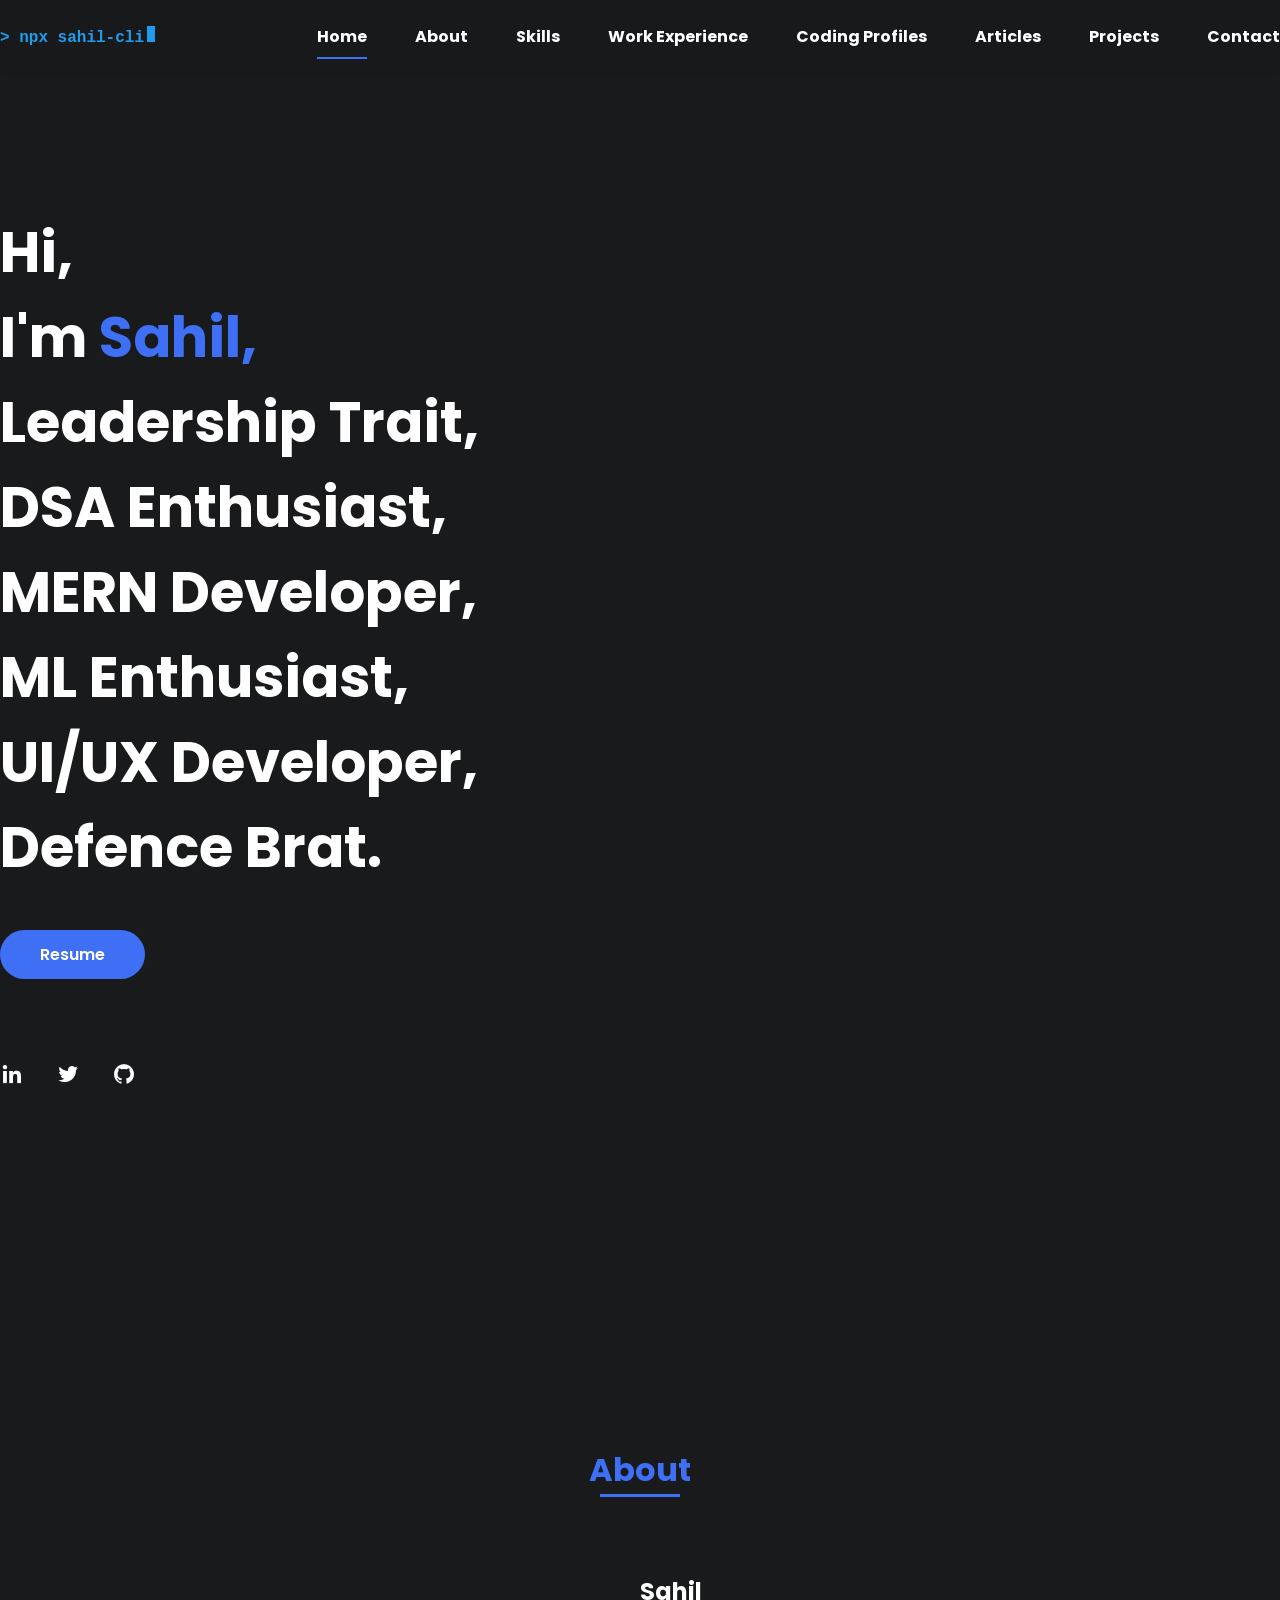
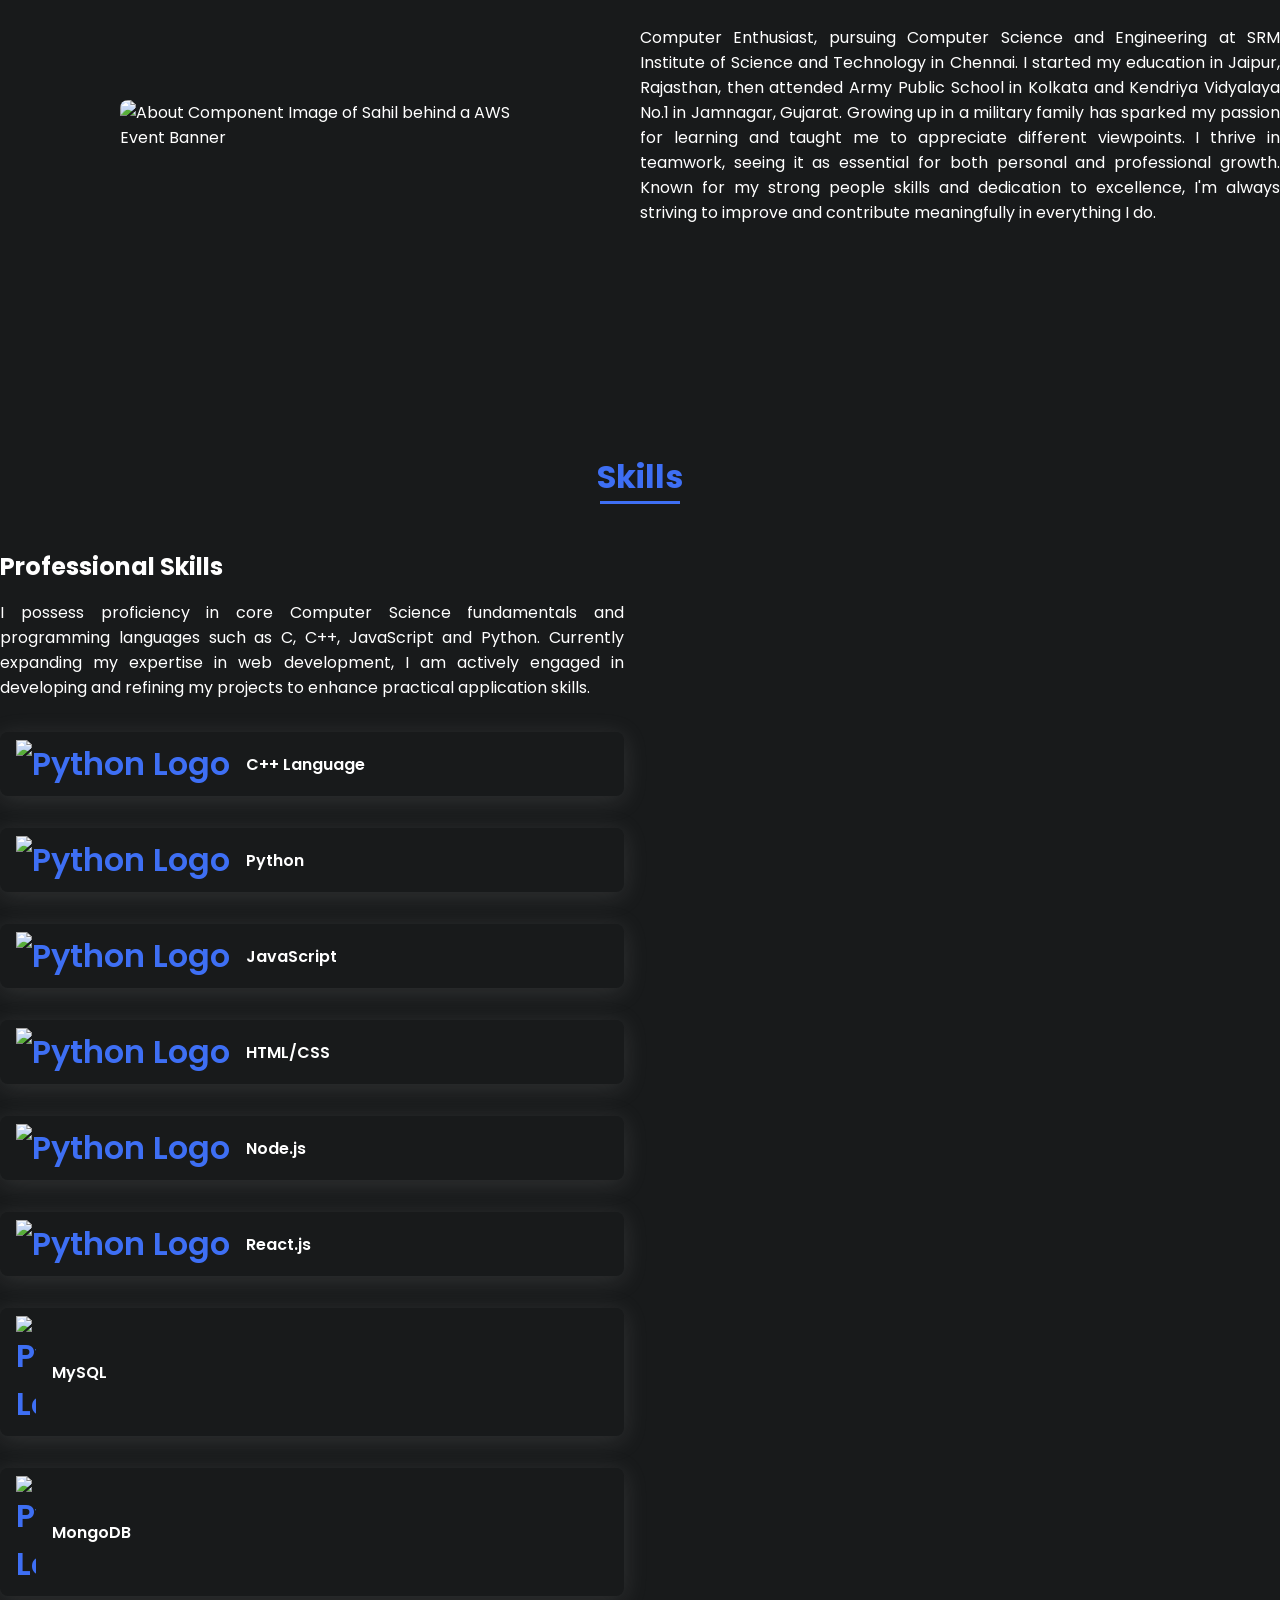
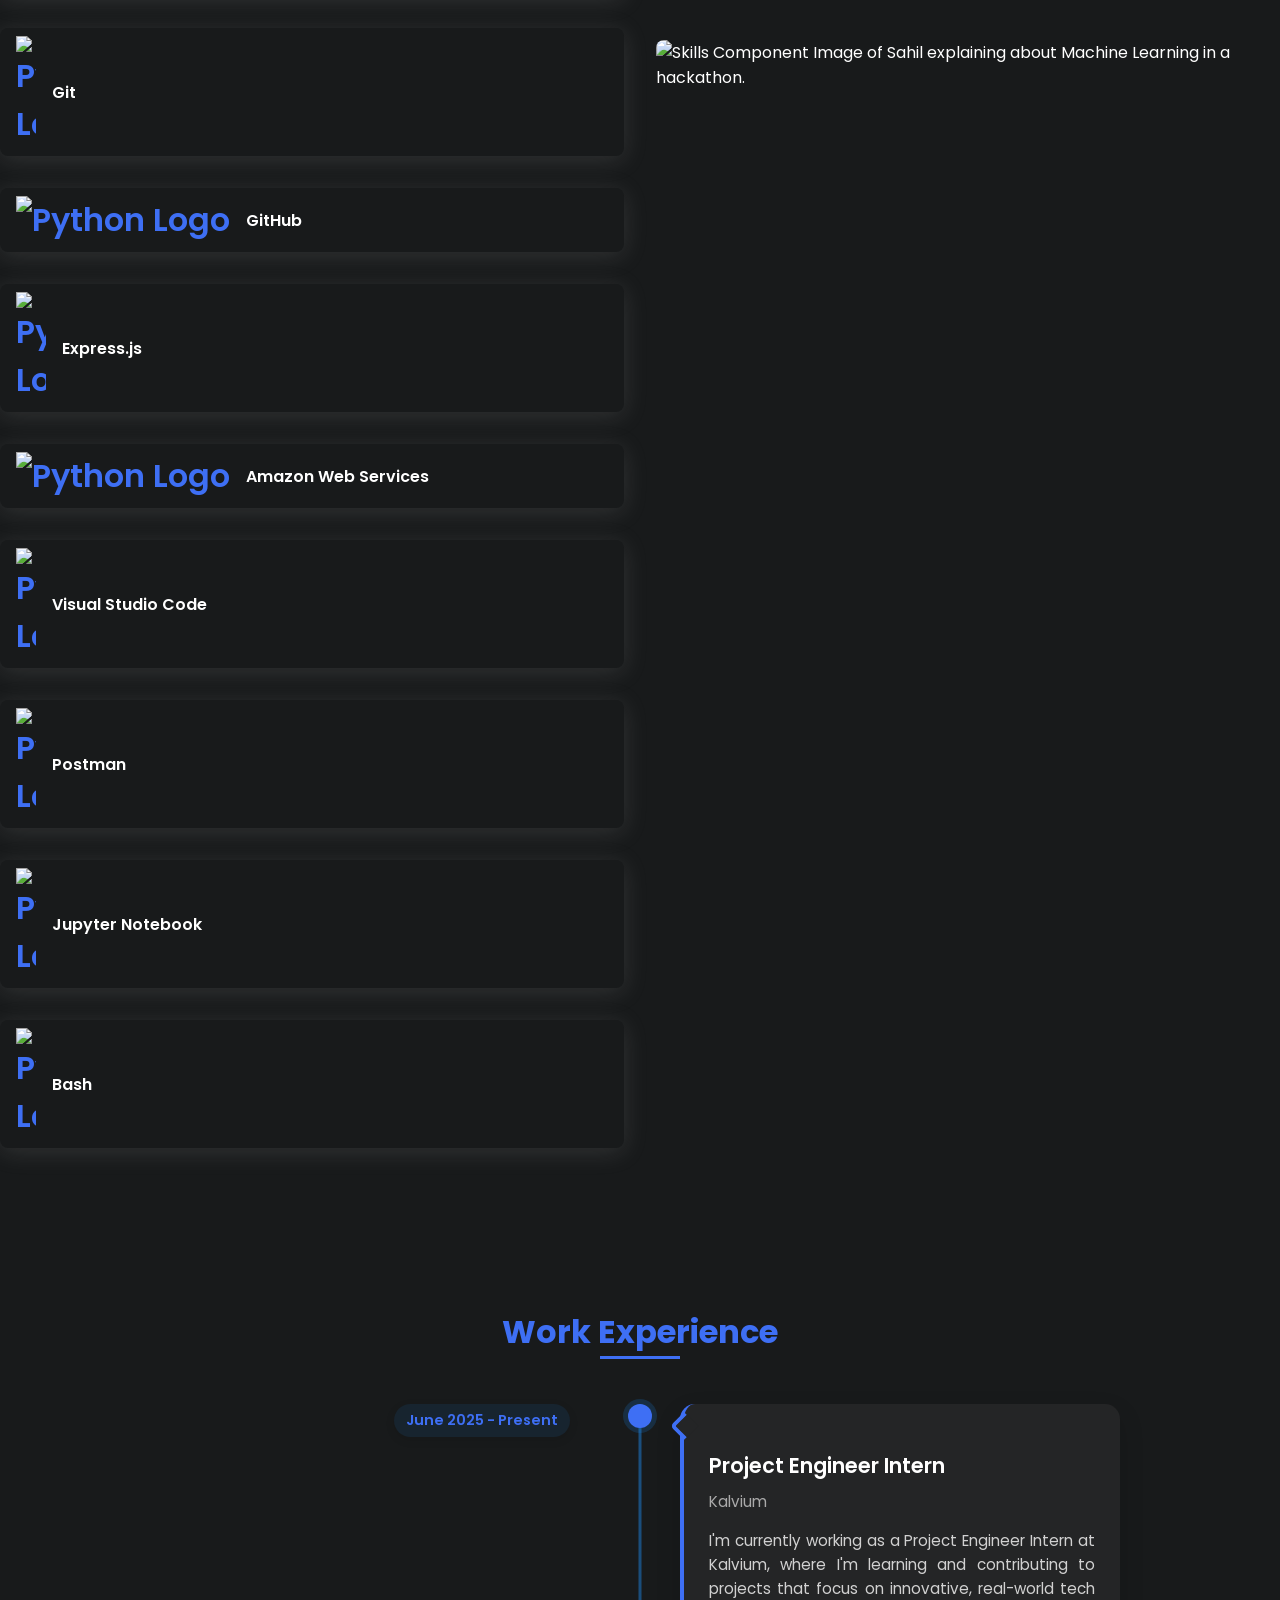
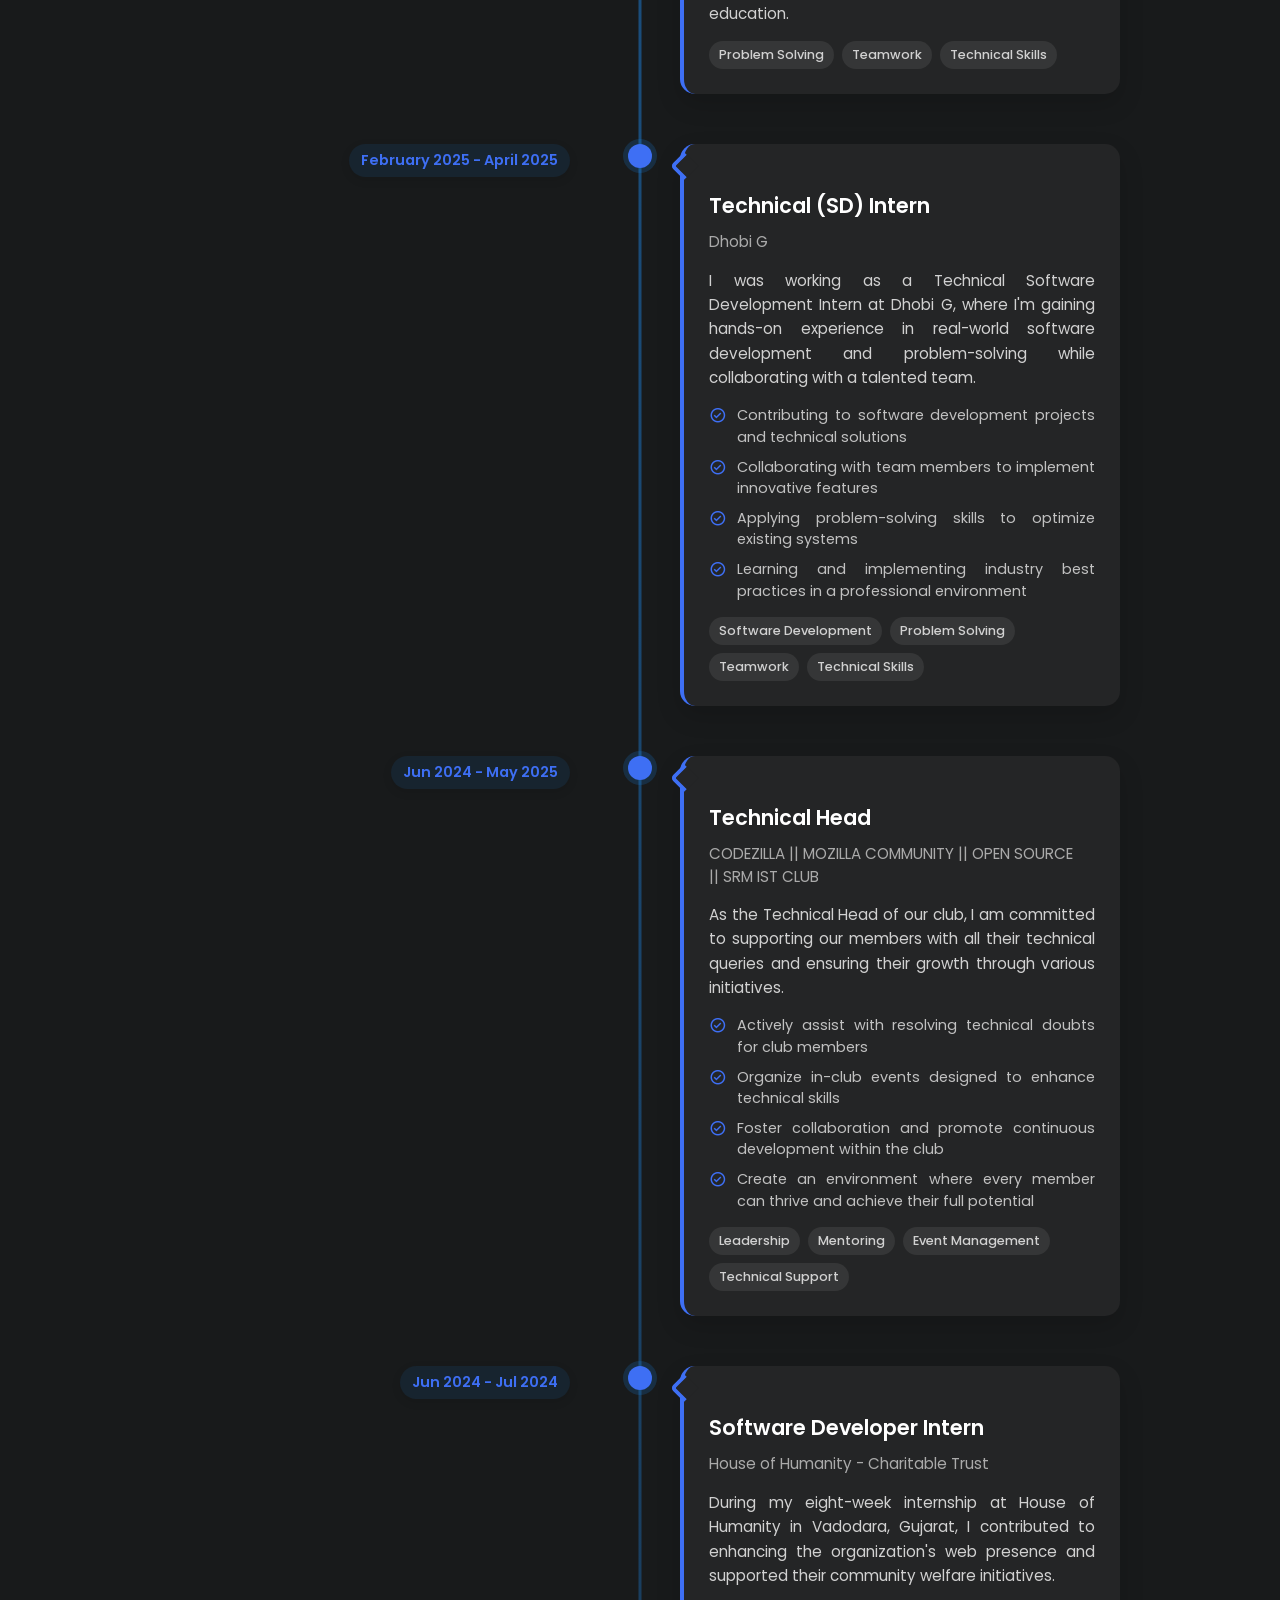
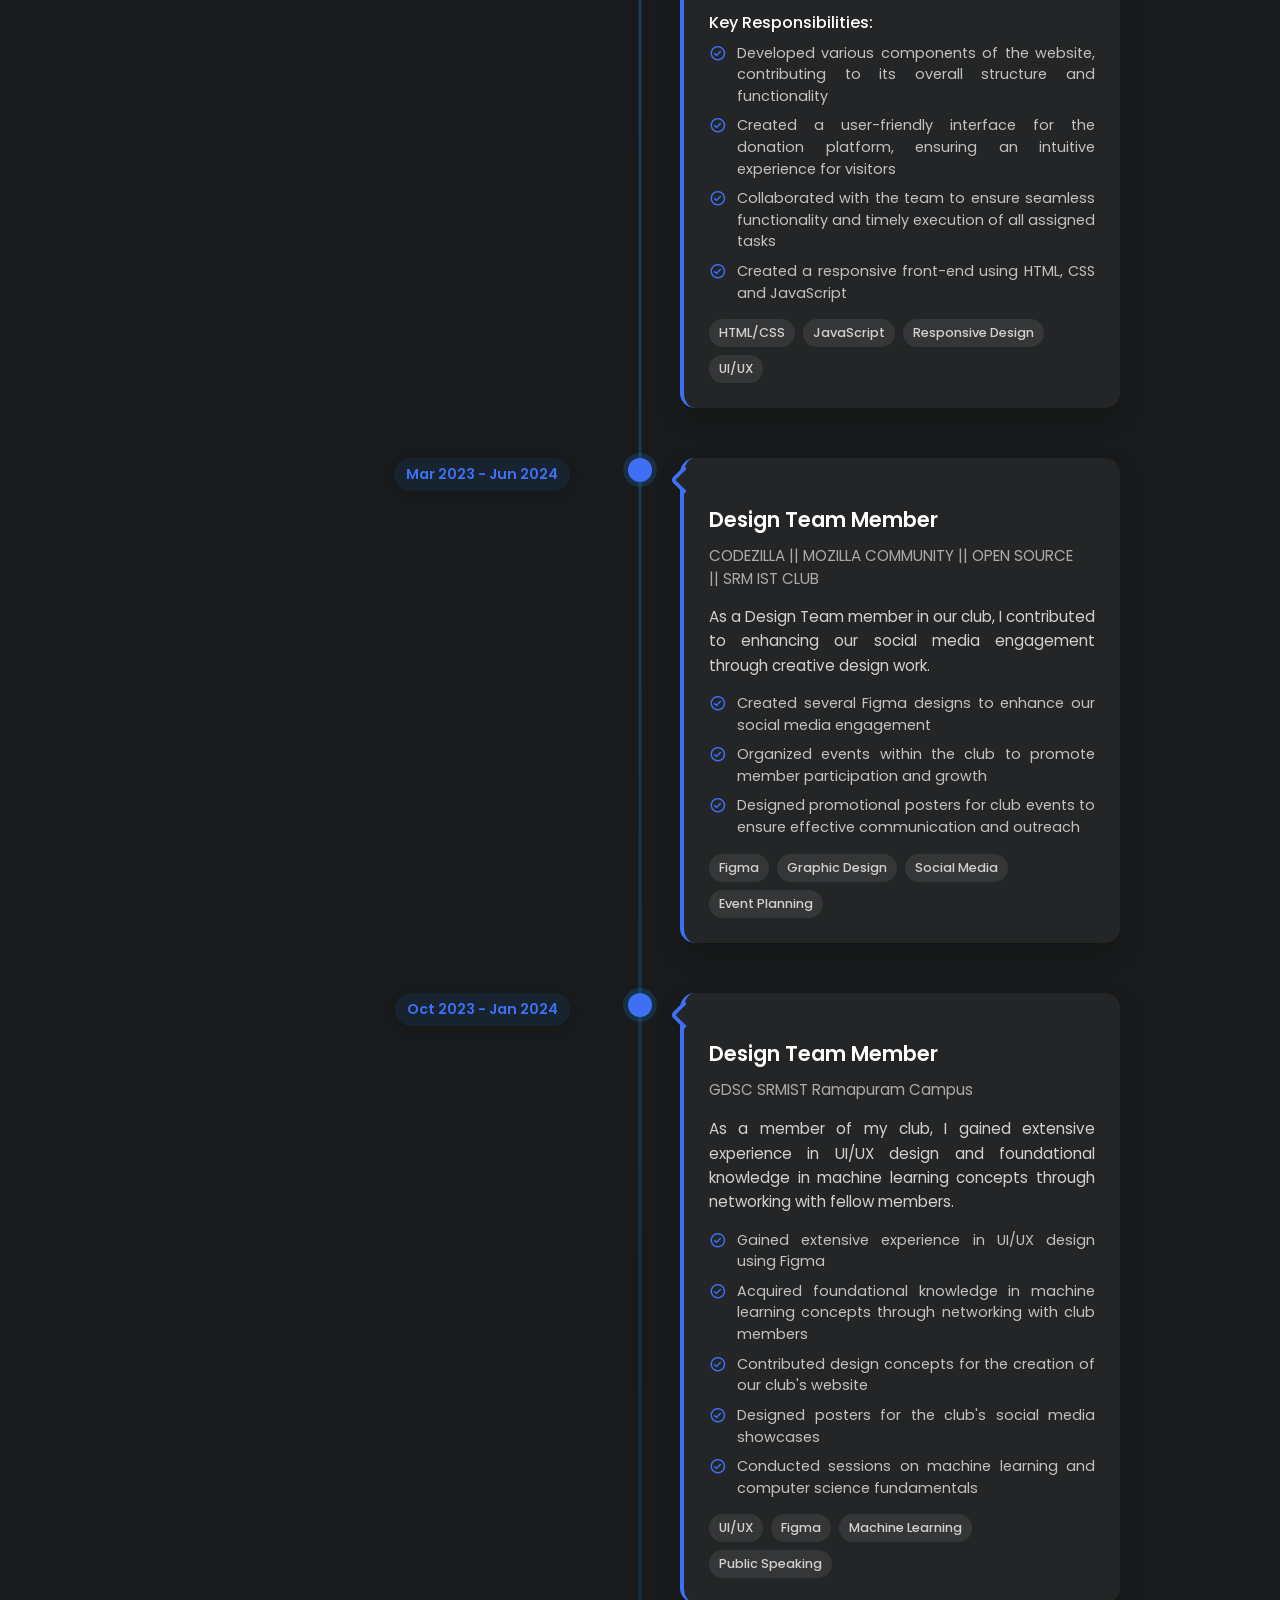
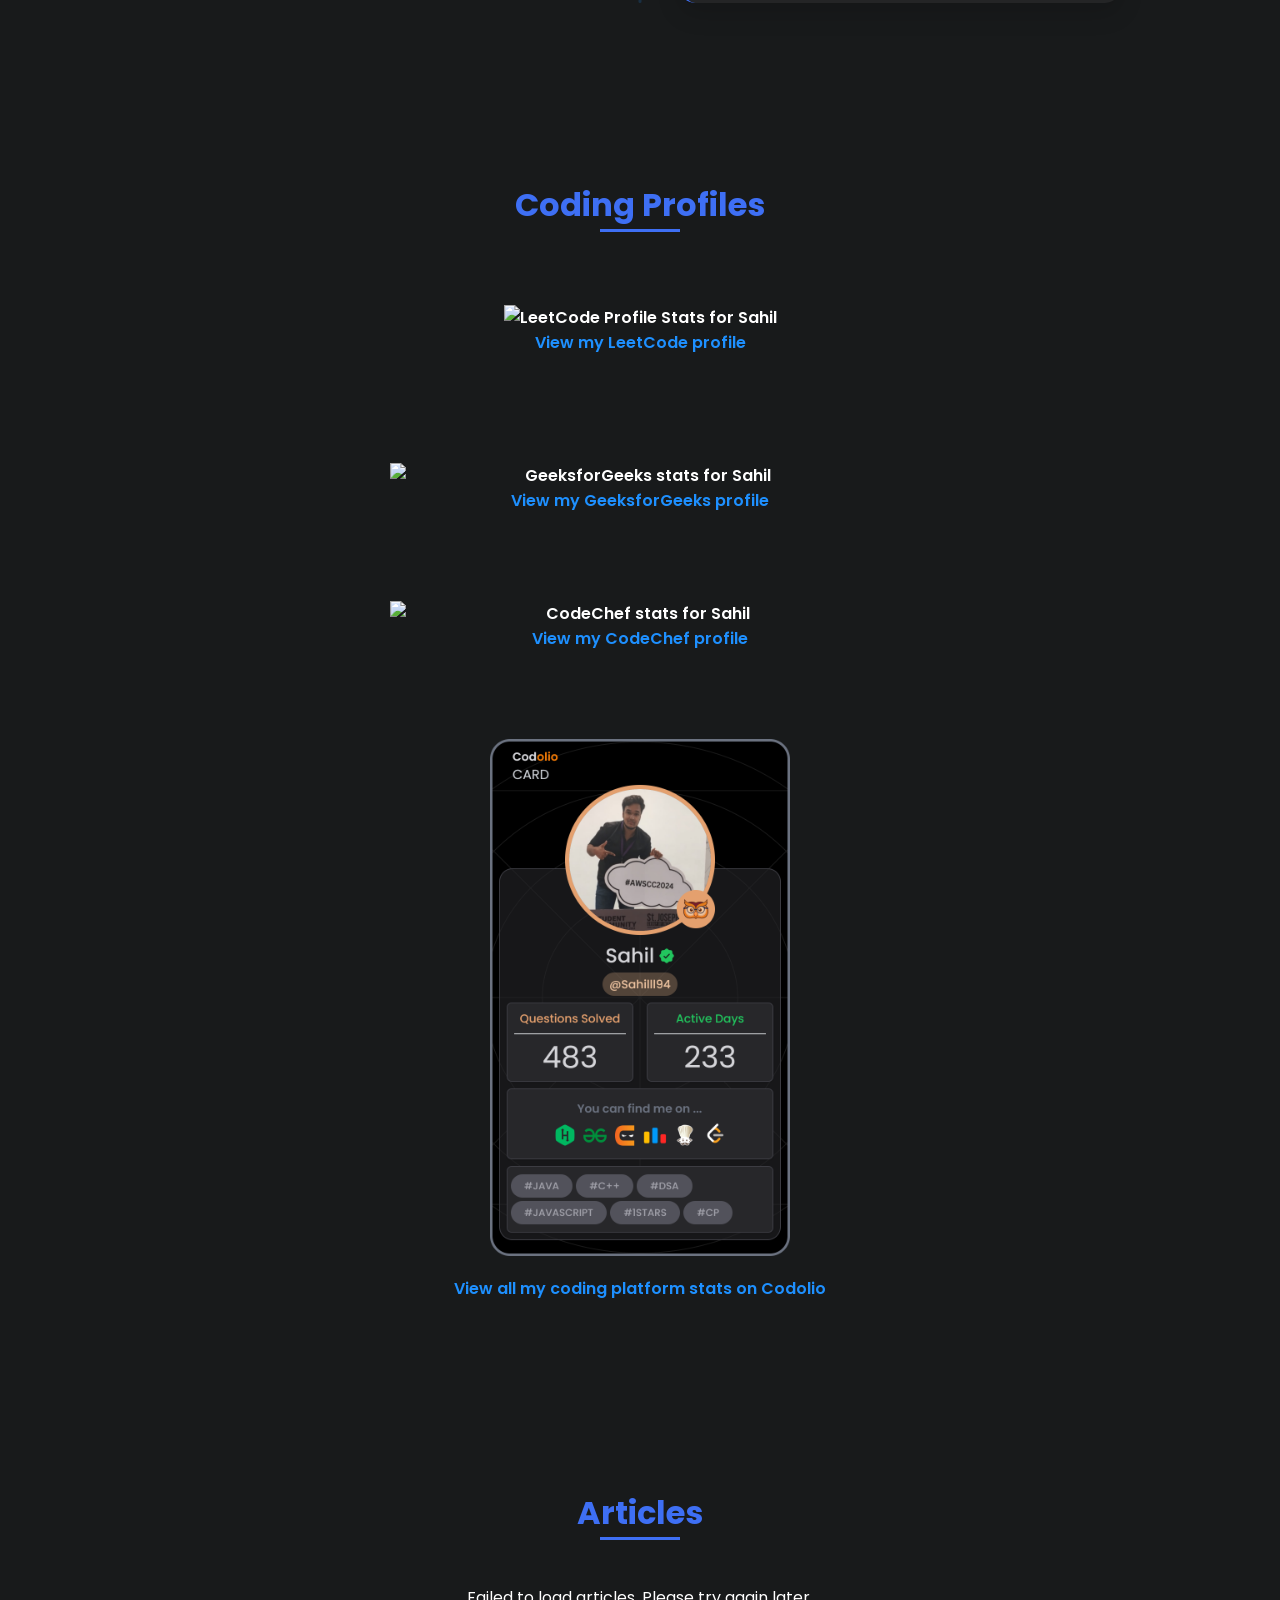
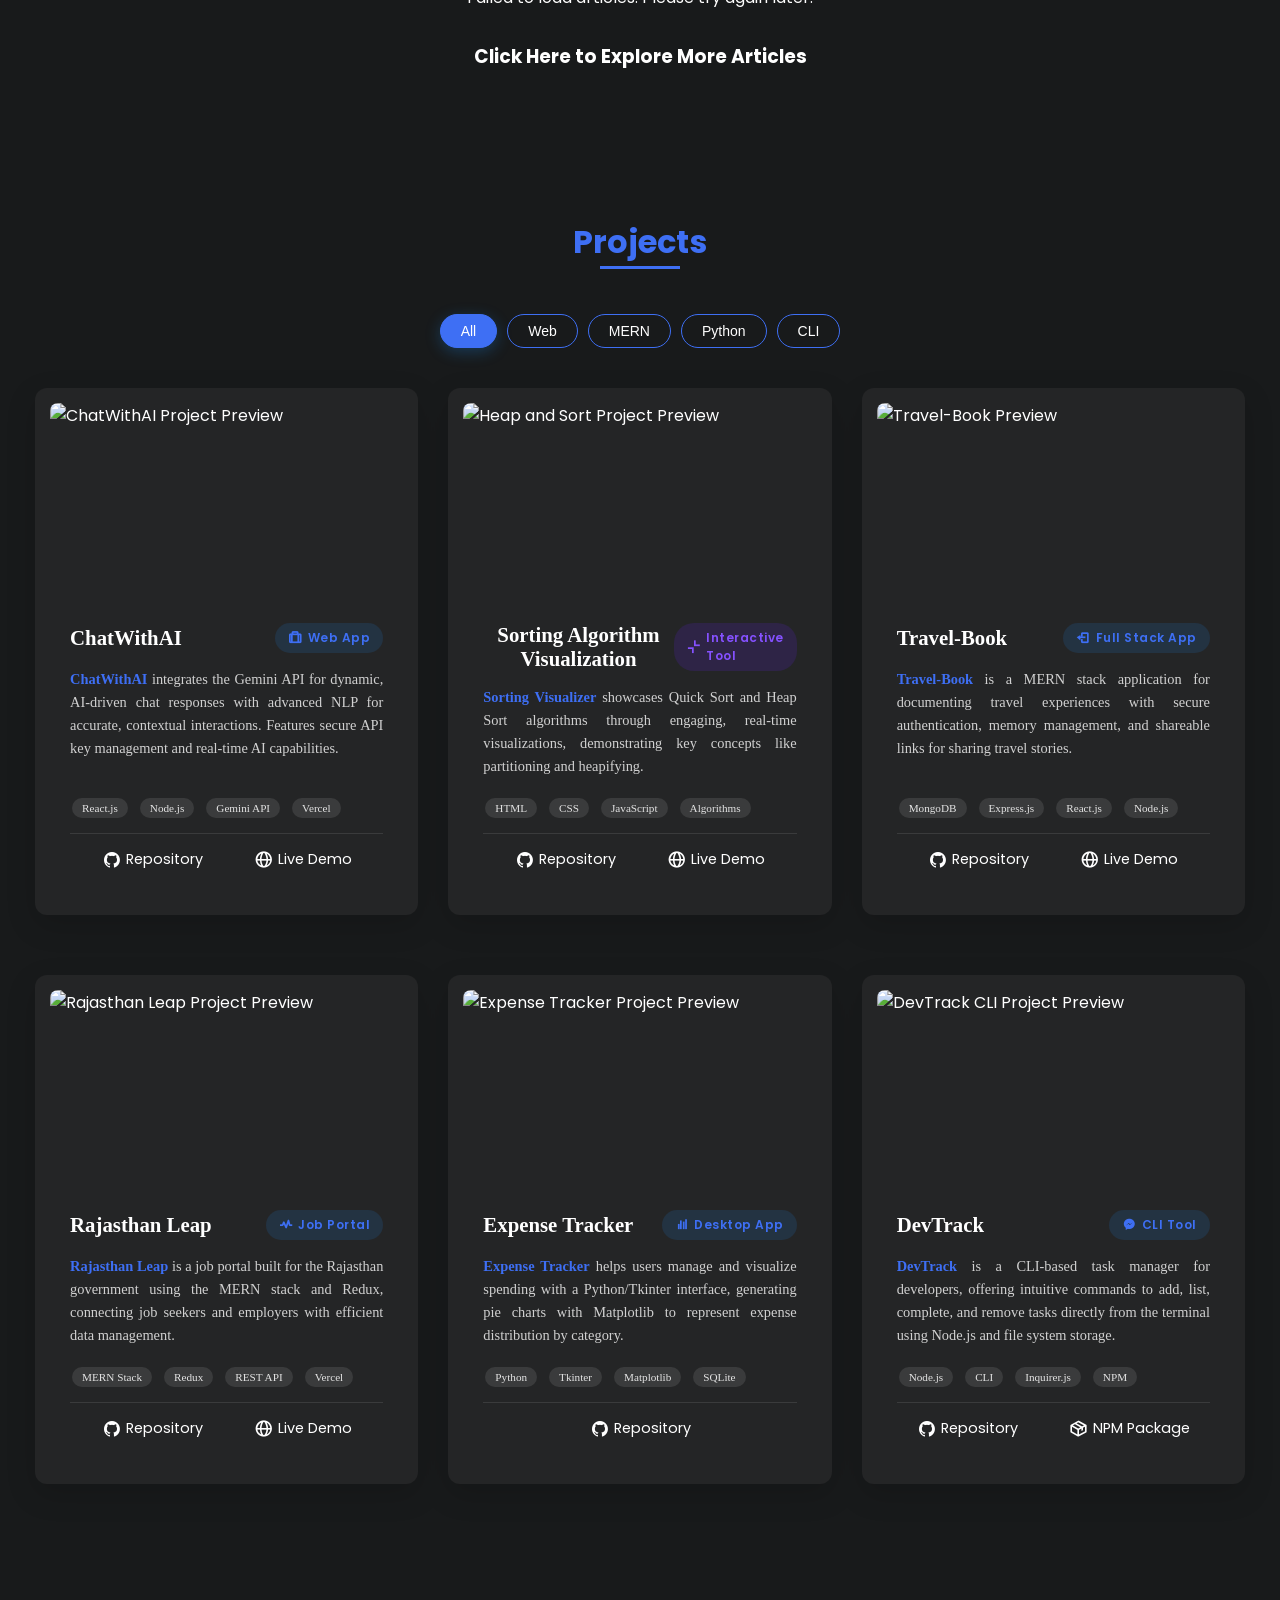
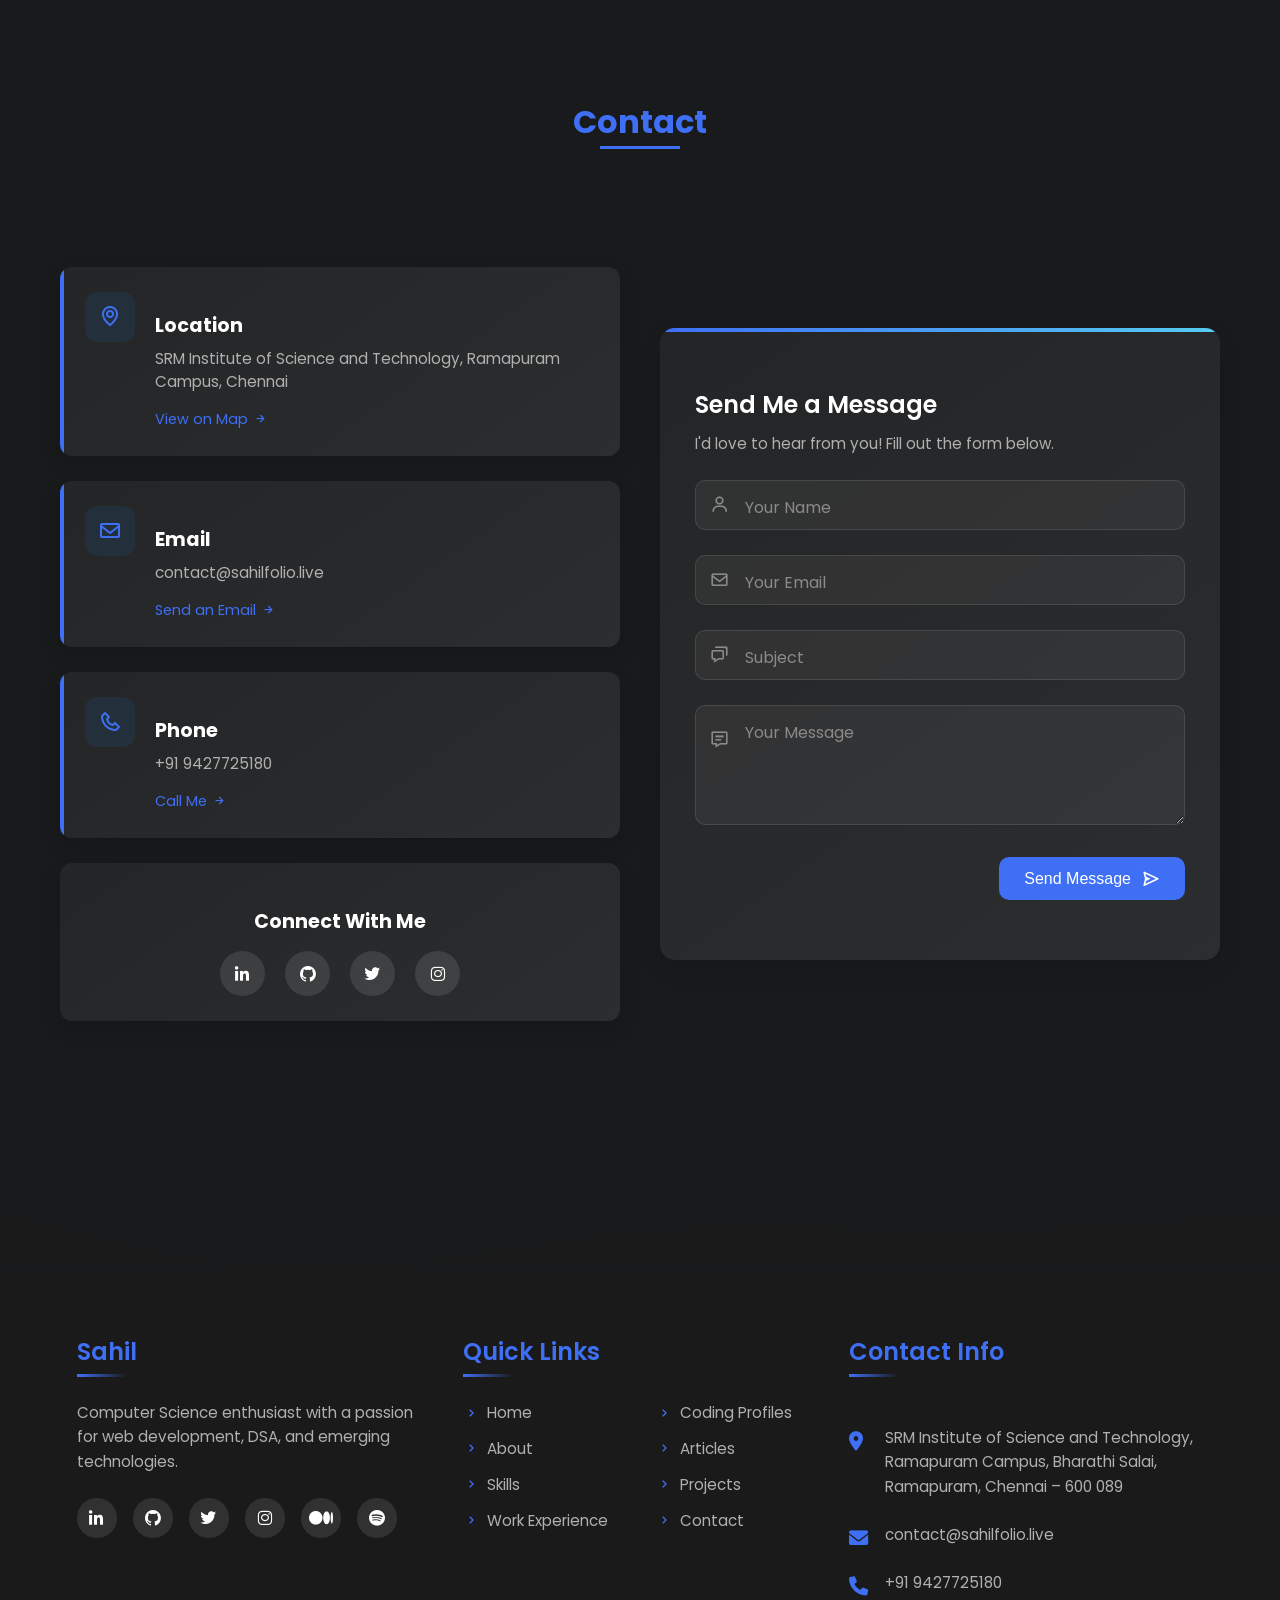
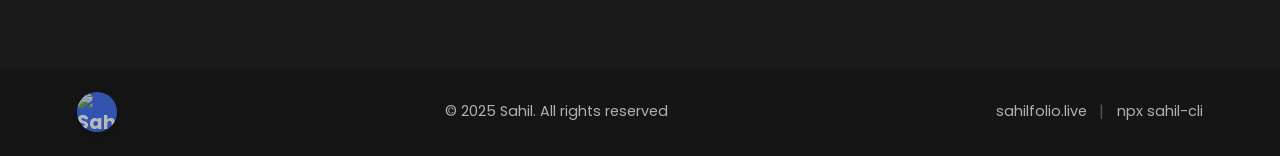
==== index.html @ ed7a446b "Update index.html Signed-off-by: Sahil <118194056+Sahilll94@users.noreply.github.com>" ====
<!DOCTYPE html>
<html lang="en">

<head>
    <meta charset="UTF-8">
    <meta name="robots" content="index, follow">
    <meta name="theme-color" content="#1C83E5">
    <meta name="viewport" content="width=device-width, initial-scale=1.0">
    <meta name="description"
        content="I am a problem solver with expertise in Computer Science fundamentals and programming." />
    <meta name="keywords"
        content="Sahil,sahil,SAHIL,sahil portfolio, Sahil Portfolio, Sahil portfolio, sahil Portfolio, portfolio, problem solver, UI/UX developer, CS fundamentals, programming, Python, C++, Leader, Leadership trait, leader">
    <meta name="author" content="Sahil">


    <meta property="og:type" content="website" />
    <meta property="og:site_name" content="Sahil's Portfolio" />
    <meta property="og:locale" content="en_US" />
    <meta property="og:url" content="https://sahilfolio.live/" />
    <meta property="og:title" content="Sahil's Portfolio" />
    <meta property="og:description" content="Problem solver with expertise in Computer Science and programming." />
    <meta property="og:image" content="https://sahilfolio.live/assets/img/metaSocial.png" />



    <meta property="twitter:card" content="summary_large_image" />
    <meta property="twitter:url" content="https://sahilfolio.live" />
    <meta property="twitter:creator" content="@Sa_hilll94" />
    <meta property="twitter:title" content="Sahil's Portfolio" />
    <meta property="twitter:description" content="Problem solver with expertise in Computer Science and programming." />
    <meta property="twitter:image" content="https://sahilfolio.live/assets/img/metaSocial.png" />



    <link rel="manifest" href="/site.webmanifest">

    <link rel="apple-touch-icon" sizes="180x180" href="https://sahilfolio.live/assets/img/Portfolio%20Favicon.ico">

    <link rel="canonical" href="https://sahilfolio.live">




    <link rel="icon" href="https://sahilfolio.live/assets/img/Portfolio%20Favicon.ico" type="image/x-icon">

    <link rel="stylesheet" href="assets/css/styles.css">

    <!-- =====BOX ICONS===== -->
    <link href='https://cdn.jsdelivr.net/npm/boxicons@2.0.5/css/boxicons.min.css' rel='stylesheet'>
    <link rel="stylesheet" href="https://cdnjs.cloudflare.com/ajax/libs/font-awesome/6.0.0-beta3/css/all.min.css">

    <title>Sahil's Portfolio</title>
    <!-- Google tag (gtag.js) -->
    <script async src="https://www.googletagmanager.com/gtag/js?id=G-S1G4RJZN12"></script>
    <script>
        window.dataLayer = window.dataLayer || [];
        function gtag() { dataLayer.push(arguments); }
        gtag('js', new Date());

        gtag('config', 'G-S1G4RJZN12');
    </script>


    <script>
  // Detect if the environment is production (you can modify this check)
  var isProduction = location.hostname !== "localhost" && !location.hostname.includes("127.0.0.1");

  if (isProduction) {
    console.error = function () {};
    console.warn = function () {};
    window.onerror = function () {
      return true; // Suppress all errors
    };
    window.addEventListener("error", function (event) {
      event.preventDefault(); // Prevents error messages from being logged
    }, true);
  }
</script>

    
</head>

<body>

    <!-- [base64] -->


    <!--===== HEADER =====-->
    <header class="l-header">
        <nav class="nav bd-grid">
            <div>
                <!-- <a href="" class="nav__logo">Try <b>npx sahil-npx</b> in your terminal!</a> -->
                <!-- <a href="" class="nav__logo"><b>Run <span style="color: #ffcc00;">npx sahil-npx</span> on CMD!</b></a> -->
                <!-- <a href="" class="nav__logo"> Run <span class="home__title-color">npx sahil-cli</span> on CMD </a> -->
                <!--            <a href="" class="nav__logo"> <b>Want to see something cool? <span class="  home__title-color">Run npx sahil-npx</span> on CMD! 🚀</b> </a> -->
                <!-- <a href="" class="nav__logo">
    <span style="font-family: 'Courier New', monospace; color: #0f0;">> npx sahil-cli</span>
</a> -->


<!--                 <a href="https://www.npmjs.com/package/sahil-cli" target="_blank" class="nav__logo">
                    <span style="font-family: 'Courier New', monospace; color: #0f0;">> npx sahil-cli</span>
                    <span class="cursor"></span>
                </a> -->


                <a href="https://www.npmjs.com/package/sahil-cli" target="_blank" class="nav__logo">
                    <span style="font-family: 'Courier New', monospace; color: #209cee;">> npx sahil-cli</span>
                    <span class="cursor"></span>
                </a>




            </div>

            <div class="nav__menu" id="nav-menu">
                <ul class="nav__list">
                    <li class="nav__item"><a href="#home" class="nav__link active">Home</a></li>
                    <li class="nav__item"><a href="#about" class="nav__link">About</a></li>
                    <li class="nav__item"><a href="#skill" class="nav__link">Skills</a></li>
                    <li class="nav__item"><a href="#work" class="nav__link">Work Experience</a></li>
                    <li class="nav__item"><a href="#codingprofile" class="nav__link">Coding Profiles</a></li>
                    <li class="nav__item"><a href="#blogs" class="nav__link">Articles</a></li>
                    <li class="nav__item"><a href="#projects" class="nav__link">Projects</a></li>
                    <li class="nav__item"><a href="#contact" class="nav__link">Contact</a></li>
                </ul>
            </div>
            
            <!-- HAMBURGER ICON -->
            <!-- <div class="nav__toggle" id="nav-toggle">
                <div class="hamburger">
                    <span class="hamburger-line"></span>
                    <span class="hamburger-line"></span>
                    <span class="hamburger-line"></span>
                </div>
            </div> -->
        </nav>
    </header>

    <main class="l-main">

        <!-- [base64] -->


        <!--===== HOME =====-->
        <script src="https://cdn.jsdelivr.net/gh/mattboldt/typed.js@2.0.11/lib/typed.min.js"></script>
        <section class="home bd-grid" id="home">
            <div class="home__data">
                <br></br>
                <h1 class="home__title">
                    Hi,<br>I'm <span class="home__title-color">Sahil,</span><br>
                    <div id="typed-strings">
                        <p>Leadership Trait,</p>
                        <p>DSA Enthusiast,</p>
                        <p>MERN Developer,</p>
                        <p>ML Enthusiast,</p>
                        <p>UI/UX Developer,</p>
                        <p>Defence Brat.</p>
                        <!-- <p>Leadership Trait</p>
                        <p>MERN Stack Developer</p>
                        <p>Problem solving</p>
                        <p>Defence Brat</p> -->
                        <!-- <p>ML Enthusiast,</p>
                        <p>Cloud Practitioner,</p>
                        <p>MERN Stack Developer,</p>    
                        <p>UI/UX Designer,</p>
                        <p>Swimming Athelete,</p>
                        <p>Volleyball Player,</p>
                        <p>Leadership Trait.</p> -->
                    </div>
                    <span id="typed"></span>
                </h1>

                <a href="sahilresume.html" target="_blank" class="button">Resume</a>

            </div>

            <div class="home__social">
                <a href="https://www.linkedin.com/in/sahilll94" class="home__social-icon" target="_blank"><i
                        class='bx bxl-linkedin'></i></a>
                <a href="https://x.com/Sa_hilll94" class="home__social-icon" target="_blank"><i
                        class='bx bxl-twitter'></i></a>
                <a href="https://github.com/Sahilll94" class="home__social-icon" target="_blank"><i
                        class='bx bxl-github'></i></a>
                <!--                 <a href="https://leetcode.com/u/sa_hilll94/" class="home__social-icon" target="_blank"><img
                        src="assets/img/Leetcode.png" width="20"> -->
                </a>
            </div>

            <div class="home__img">
                <svg class="home__blob" viewBox="0 0 479 467" xmlns="http://www.w3.org/2000/svg"
                    xmlns:xlink="http://www.w3.org/1999/xlink">
                    <mask id="mask0" mask-type="alpha">
                        <circle cx="50%" cy="50%" r="50%" fill="white" />
                    </mask>
                    <g mask="url(#mask0)">
                        <image class="home__blob-img" x="100" y="40" href="assets/img/main.png"
                            alt="Home Component Image of Sahil" />
                    </g>
                </svg>
            </div>

        </section>

        <br></br>
        <br></br>
        <br></br>
        <br></br>
        
        <!-- Add the initialization script for Typed.js -->
        <script>
            document.addEventListener('DOMContentLoaded', function() {
                var typed = new Typed('#typed', {
                    stringsElement: '#typed-strings',
                    typeSpeed: 50,
                    backSpeed: 30,
                    backDelay: 1500,
                    startDelay: 500,
                    loop: true,
                    loopCount: Infinity,
                    showCursor: true,
                    cursorChar: '|',
                    smartBackspace: true
                });
            });
        </script>

        <!-- [base64] -->



        <!--===== ABOUT =====-->
        <section class="about section " id="about">
            <h2 class="section-title">About</h2>

            <div class="about__container bd-grid">
                <div class="about__img">
                    <br></br>
                    <img src="assets/img/About.jpg" alt="About Component Image of Sahil behind a AWS Event Banner">
                </div>

                <div>
                    <h1 class="about__subtitle">Sahil</h1>
                    <p class="about__text" style="text-align: justify ;">
                        Computer Enthusiast, pursuing Computer Science and Engineering at SRM Institute of Science and
                        Technology in Chennai. I started my education in Jaipur, Rajasthan, then attended Army Public
                        School in Kolkata and Kendriya Vidyalaya No.1 in Jamnagar, Gujarat. Growing up in a military
                        family has sparked my passion for learning and taught me to appreciate different viewpoints. I
                        thrive in teamwork, seeing it as essential for both personal and professional growth. Known for
                        my strong people skills and dedication to excellence, I'm always striving to improve and
                        contribute meaningfully in everything I do.
                </div>
        </section>
        <br></br>
        <br></br>


        <!-- [base64] -->


        <!--===== SKILLS =====-->
        <section class="skills section" id="skill">
            <h2 class="section-title">Skills</h2>

            <div class="skills__container bd-grid">
                <div>
                    <h2 class="skills__subtitle">Professional Skills</h2>
                    <p class="skills__text" style="text-align: justify ;">I possess proficiency in core Computer Science
                        fundamentals and programming
                        languages such as C, C++, JavaScript and Python. Currently expanding my expertise in web
                        development, I am
                        actively engaged in developing and refining my projects to enhance practical application skills.
                    </p>
                    <div class="skills__data">
                        <div class="skills__names">
                            <img src="assets/img/C++.png" alt="Python Logo" class="skills__icon">
                            <span class="skills__name">C++ Language</span>
                        </div>
                    </div>
                    <div class="skills__data">
                        <div class="skills__names">
                            <img src="assets/img/Python logo.png" alt="Python Logo" class="skills__icon">
                            <span class="skills__name">Python</span>
                        </div>
                    </div>
                    <div class="skills__data">
                        <div class="skills__names">
                            <img src="assets/img/js.svg" alt="Python Logo" class="skills__icon">
                            <span class="skills__name">JavaScript</span>
                        </div>
                    </div>
                    <div class="skills__data">
                        <div class="skills__names">
                            <img src="assets/img/html5.svg" alt="Python Logo" class="skills__icon">
                            <span class="skills__name">HTML/CSS</span>
                        </div>
                    </div>
                    <div class="skills__data">
                        <div class="skills__names">
                            <img src="assets/img/node.svg" alt="Python Logo" class="skills__icon">
                            <span class="skills__name">Node.js</span>
                        </div>
                    </div>
                    <div class="skills__data">
                        <div class="skills__names">
                            <img src="assets/img/react.svg" alt="Python Logo" class="skills__icon">
                            <span class="skills__name">React.js</span>
                        </div>
                    </div>
                    <div class="skills__data">
                        <div class="skills__names">
                            <img src="assets/img/mysql-4.svg" width="20" alt="Python Logo" class="skills__icon">
                            <span class="skills__name">MySQL</span>
                        </div>
                    </div>
                    <div class="skills__data">
                        <div class="skills__names">
                            <img src="assets/img/mongodb-icon.svg" width="20" alt="Python Logo" class="skills__icon">
                            <span class="skills__name">MongoDB</span>
                        </div>
                    </div>
                    <div class="skills__data">
                        <div class="skills__names">
                            <img src="assets/img/git-icon.svg" width="20" alt="Python Logo" class="skills__icon">
                            <span class="skills__name">Git</span>
                        </div>
                    </div>
                    <div class="skills__data">
                        <div class="skills__names">
                            <img src="assets/img/github.svg" alt="Python Logo" class="skills__icon">
                            <span class="skills__name">GitHub</span>
                        </div>
                    </div>
                    <div class="skills__data">
                        <div class="skills__names">
                            <img src="assets/img/expressjs-ar21.svg" width="30" alt="Python Logo" class="skills__icon">
                            <span class="skills__name">Express.js</span>
                        </div>
                    </div>
                    <div class="skills__data">
                        <div class="skills__names">
                            <img src="assets/img/aws.svg" alt="Python Logo" class="skills__icon">
                            <span class="skills__name">Amazon Web Services</span>
                        </div>
                    </div>
                    <div class="skills__data">
                        <div class="skills__names">
                            <img src="assets/img/visual-studio-code-1.svg" width="20" alt="Python Logo"
                                class="skills__icon">
                            <span class="skills__name">Visual Studio Code</span>
                        </div>
                    </div>
                    <div class="skills__data">
                        <div class="skills__names">
                            <img src="assets/img/postman.svg" width="20" alt="Python Logo" class="skills__icon">
                            <span class="skills__name">Postman</span>
                        </div>
                    </div>
                    <div class="skills__data">
                        <div class="skills__names">
                            <img src="assets/img/jupyter-icon.svg" width="20" alt="Python Logo" class="skills__icon">
                            <span class="skills__name">Jupyter Notebook</span>
                        </div>
                    </div>
                    <div class="skills__data">
                        <div class="skills__names">
                            <img src="assets/img/bash-2.svg" width="20" alt="Python Logo" class="skills__icon">
                            <span class="skills__name">Bash</span>
                        </div>
                    </div>
                </div>

                <div>
                    <img src="assets/img/Skills.jpg"
                        alt="Skills Component Image of Sahil explaining about Machine Learning in a hackathon."
                        class="skills__img">
                </div>
            </div>
        </section>


        <!-- [base64] -->


        <!--===== WORK EXPERIENCE =====-->
        <section class="work section" id="work">
            <h2 class="section-title">Work Experience</h2>
            
            <!-- Enhanced timeline-based work experience section -->
            <div class="experience-timeline">

                <!-- Kalvium Internship -->
                 <div class="timeline-item">
                    <div class="timeline-dot"></div>
                    <div class="timeline-date">
                        <span>June 2025 - Present </span>
                    </div>
                    <div class="timeline-content">
                        <div class="timeline-header">
                            <h3 class="timeline-title">Project Engineer Intern</h3>
                            <div class="timeline-company">
                                <a href="https://kalvium.com/" target="_blank" class="company-link">
                                    Kalvium
                                    <i class='bx bx-link-external'></i>
                                </a>
                            </div>
                        </div>
                        <div class="timeline-body">
                            <p>I'm currently working as a Project Engineer Intern at Kalvium, where I'm learning and contributing to projects that focus on innovative, real-world tech education.</p>
                            <!-- <div class="timeline-details">
                                <ul class="responsibility-list">
                                    <li><i class='bx bx-check-circle'></i> Contributing to software development projects and technical solutions</li>
                                    <li><i class='bx bx-check-circle'></i> Collaborating with team members to implement innovative features</li>
                                    <li><i class='bx bx-check-circle'></i> Applying problem-solving skills to optimize existing systems</li>
                                    <li><i class='bx bx-check-circle'></i> Learning and implementing industry best practices in a professional environment</li>
                                </ul>
                            </div> -->
                            <div class="timeline-skills">
                                <!-- <span class="skill-tag">Software Development</span> -->
                                <span class="skill-tag">Problem Solving</span>
                                <span class="skill-tag">Teamwork</span>
                                <span class="skill-tag">Technical Skills</span>
                            </div>
                        </div>
                    </div>
                </div>

                 <!-- DhobiG Technical (SD) Internship -->
                 <div class="timeline-item">
                    <div class="timeline-dot"></div>
                    <div class="timeline-date">
                        <span>February 2025 - April 2025 </span>
                    </div>
                    <div class="timeline-content">
                        <div class="timeline-header">
                            <h3 class="timeline-title">Technical (SD) Intern</h3>
                            <div class="timeline-company">
                                <a href="https://dhobig.com/" target="_blank" class="company-link">
                                    Dhobi G
                                    <i class='bx bx-link-external'></i>
                                </a>
                            </div>
                        </div>
                        <div class="timeline-body">
                            <p>I was working as a Technical Software Development Intern at Dhobi G, where I'm gaining hands-on experience in real-world software development and problem-solving while collaborating with a talented team.</p>
                            <div class="timeline-details">
                                <ul class="responsibility-list">
                                    <li><i class='bx bx-check-circle'></i> Contributing to software development projects and technical solutions</li>
                                    <li><i class='bx bx-check-circle'></i> Collaborating with team members to implement innovative features</li>
                                    <li><i class='bx bx-check-circle'></i> Applying problem-solving skills to optimize existing systems</li>
                                    <li><i class='bx bx-check-circle'></i> Learning and implementing industry best practices in a professional environment</li>
                                </ul>
                            </div>
                            <div class="timeline-skills">
                                <span class="skill-tag">Software Development</span>
                                <span class="skill-tag">Problem Solving</span>
                                <span class="skill-tag">Teamwork</span>
                                <span class="skill-tag">Technical Skills</span>
                            </div>
                        </div>
                    </div>
                </div>



                <!-- Technical Head at Codezilla -->
                <div class="timeline-item">
                    <div class="timeline-dot"></div>
                    <div class="timeline-date">
                        <span>Jun 2024 - May 2025</span>
                    </div>
                    <div class="timeline-content">
                        <div class="timeline-header">
                            <h3 class="timeline-title">Technical Head</h3>
                            <div class="timeline-company">
                                <a href="https://www.codezillaclub.tech/" target="_blank" class="company-link">
                                    CODEZILLA || MOZILLA COMMUNITY || OPEN SOURCE || SRM IST CLUB
                                    <i class='bx bx-link-external'></i>
                                </a>
                            </div>
                        </div>
                        <div class="timeline-body">
                            <p>As the Technical Head of our club, I am committed to supporting our members with all their technical queries and ensuring their growth through various initiatives.</p>
                            <div class="timeline-details">
                                <ul class="responsibility-list">
                                    <li><i class='bx bx-check-circle'></i> Actively assist with resolving technical doubts for club members</li>
                                    <li><i class='bx bx-check-circle'></i> Organize in-club events designed to enhance technical skills</li>
                                    <li><i class='bx bx-check-circle'></i> Foster collaboration and promote continuous development within the club</li>
                                    <li><i class='bx bx-check-circle'></i> Create an environment where every member can thrive and achieve their full potential</li>
                                </ul>
                            </div>
                            <div class="timeline-skills">
                                <span class="skill-tag">Leadership</span>
                                <span class="skill-tag">Mentoring</span>
                                <span class="skill-tag">Event Management</span>
                                <span class="skill-tag">Technical Support</span>
                            </div>
                        </div>
                    </div>
                </div>

                <!-- Software Developer Intern at House of Humanity -->
                <div class="timeline-item">
                    <div class="timeline-dot"></div>
                    <div class="timeline-date">
                        <span>Jun 2024 - Jul 2024</span>
                    </div>
                    <div class="timeline-content">
                        <div class="timeline-header">
                            <h3 class="timeline-title">Software Developer Intern</h3>
                            <div class="timeline-company">
                                <a href="houseofhumanity.html" target="_blank" class="company-link">
                                    House of Humanity - Charitable Trust
                                    <i class='bx bx-link-external'></i>
                                </a>
                            </div>
                        </div>
                        <div class="timeline-body">
                            <p>During my eight-week internship at House of Humanity in Vadodara, Gujarat, I contributed to enhancing the organization's web presence and supported their community welfare initiatives.</p>
                            <div class="timeline-details">
                                <h4 class="details-title">Key Responsibilities:</h4>
                                <ul class="responsibility-list">
                                    <li><i class='bx bx-check-circle'></i> Developed various components of the website, contributing to its overall structure and functionality</li>
                                    <li><i class='bx bx-check-circle'></i> Created a user-friendly interface for the donation platform, ensuring an intuitive experience for visitors</li>
                                    <li><i class='bx bx-check-circle'></i> Collaborated with the team to ensure seamless functionality and timely execution of all assigned tasks</li>
                                    <li><i class='bx bx-check-circle'></i> Created a responsive front-end using HTML, CSS and JavaScript</li>
                                </ul>
                            </div>
                            <div class="timeline-skills">
                                <span class="skill-tag">HTML/CSS</span>
                                <span class="skill-tag">JavaScript</span>
                                <span class="skill-tag">Responsive Design</span>
                                <span class="skill-tag">UI/UX</span>
                            </div>
                        </div>
                    </div>
                </div>

                <!-- Design Team Member at Codezilla -->
                <div class="timeline-item">
                    <div class="timeline-dot"></div>
                    <div class="timeline-date">
                        <span>Mar 2023 - Jun 2024</span>
                    </div>
                    <div class="timeline-content">
                        <div class="timeline-header">
                            <h3 class="timeline-title">Design Team Member</h3>
                            <div class="timeline-company">
                                <a href="https://www.codezillaclub.tech/" target="_blank" class="company-link">
                                    CODEZILLA || MOZILLA COMMUNITY || OPEN SOURCE || SRM IST CLUB
                                    <i class='bx bx-link-external'></i>
                                </a>
                            </div>
                        </div>
                        <div class="timeline-body">
                            <p>As a Design Team member in our club, I contributed to enhancing our social media engagement through creative design work.</p>
                            <div class="timeline-details">
                                <ul class="responsibility-list">
                                    <li><i class='bx bx-check-circle'></i> Created several Figma designs to enhance our social media engagement</li>
                                    <li><i class='bx bx-check-circle'></i> Organized events within the club to promote member participation and growth</li>
                                    <li><i class='bx bx-check-circle'></i> Designed promotional posters for club events to ensure effective communication and outreach</li>
                                </ul>
                            </div>
                            <div class="timeline-skills">
                                <span class="skill-tag">Figma</span>
                                <span class="skill-tag">Graphic Design</span>
                                <span class="skill-tag">Social Media</span>
                                <span class="skill-tag">Event Planning</span>
                            </div>
                        </div>
                    </div>
                </div>

                <!-- Design Team Member at GDSC -->
                <div class="timeline-item">
                    <div class="timeline-dot"></div>
                    <div class="timeline-date">
                        <span>Oct 2023 - Jan 2024</span>
                    </div>
                    <div class="timeline-content">
                        <div class="timeline-header">
                            <h3 class="timeline-title">Design Team Member</h3>
                            <div class="timeline-company">
                                <a href="https://www.linkedin.com/in/dsc-srm-ramapuram/" target="_blank" class="company-link">
                                    GDSC SRMIST Ramapuram Campus
                                    <i class='bx bx-link-external'></i>
                                </a>
                            </div>
                        </div>
                        <div class="timeline-body">
                            <p>As a member of my club, I gained extensive experience in UI/UX design and foundational knowledge in machine learning concepts through networking with fellow members.</p>
                            <div class="timeline-details">
                                <ul class="responsibility-list">
                                    <li><i class='bx bx-check-circle'></i> Gained extensive experience in UI/UX design using Figma</li>
                                    <li><i class='bx bx-check-circle'></i> Acquired foundational knowledge in machine learning concepts through networking with club members</li>
                                    <li><i class='bx bx-check-circle'></i> Contributed design concepts for the creation of our club's website</li>
                                    <li><i class='bx bx-check-circle'></i> Designed posters for the club's social media showcases</li>
                                    <li><i class='bx bx-check-circle'></i> Conducted sessions on machine learning and computer science fundamentals</li>
                                </ul>
                            </div>
                            <div class="timeline-skills">
                                <span class="skill-tag">UI/UX</span>
                                <span class="skill-tag">Figma</span>
                                <span class="skill-tag">Machine Learning</span>
                                <span class="skill-tag">Public Speaking</span>
                            </div>
                        </div>
                    </div>
                </div>
            </div>
        </section>

        <!-- Experience Timeline Styles -->
        <style>
            /* Timeline Container */
            .experience-timeline {
                position: relative;
                max-width: 1000px;
                margin: 2rem auto;
                padding: 0 20px;
            }
            
            /* The central line */
            .experience-timeline::before {
                content: '';
                position: absolute;
                height: 100%;
                width: 3px;
                background: linear-gradient(to bottom, rgba(28, 131, 225, 0.5), rgba(28, 131, 225, 0.2));
                left: 50%;
                transform: translateX(-50%);
                border-radius: 10px;
            }
            
            /* Timeline Items */
            .timeline-item {
                position: relative;
                margin-bottom: 50px;
                width: 100%;
                display: flex;
                justify-content: center;
            }
            
            /* The dots on the timeline */
            .timeline-dot {
                position: absolute;
                width: 24px;
                height: 24px;
                border-radius: 50%;
                background-color: var(--first-color);
                left: 50%;
                top: 0;
                transform: translateX(-50%);
                box-shadow: 0 0 0 5px rgba(28, 131, 225, 0.2);
                z-index: 2;
                transition: all 0.3s ease;
            }
            
            .timeline-item:hover .timeline-dot {
                background-color: #fff;
                box-shadow: 0 0 0 5px var(--first-color), 0 0 15px rgba(28, 131, 225, 0.6);
                transform: translateX(-50%) scale(1.2);
            }
            
            /* The date box */
            .timeline-date {
                position: absolute;
                left: 0;
                top: 0;
                width: calc(50% - 40px);
                text-align: right;
                padding-right: 30px;
            }
            
            .timeline-date span {
                display: inline-block;
                background-color: rgba(28, 131, 225, 0.1);
                color: var(--first-color);
                font-weight: 600;
                padding: 6px 12px;
                border-radius: 30px;
                font-size: 0.9rem;
                transition: all 0.3s ease;
                box-shadow: 0 3px 10px rgba(0, 0, 0, 0.1);
            }
            
            .timeline-item:hover .timeline-date span {
                background-color: var(--first-color);
                color: white;
                transform: translateY(-3px);
                box-shadow: 0 6px 15px rgba(28, 131, 225, 0.3);
            }
            
            /* The content box */
            .timeline-content {
                width: calc(50% - 40px);
                margin-left: auto;
                background: #242526;
                border-radius: 15px;
                padding: 25px;
                position: relative;
                box-shadow: 0 10px 25px rgba(0, 0, 0, 0.15);
                transition: all 0.3s ease;
                border-left: 4px solid var(--first-color);
            }
            
            .timeline-content::before {
                content: '';
                position: absolute;
                width: 20px;
                height: 20px;
                background: #242526;
                transform: rotate(45deg);
                left: -10px;
                top: 12px;
                border-left: 4px solid var(--first-color);
                border-bottom: 4px solid var(--first-color);
                border-radius: 0 0 0 5px;
            }
            
            .timeline-item:hover .timeline-content {
                transform: translateY(-5px);
                box-shadow: 0 15px 30px rgba(0, 0, 0, 0.2);
            }
            
            /* Content Header */
            .timeline-header {
                margin-bottom: 15px;
            }
            
            .timeline-title {
                font-size: 1.3rem;
                color: #fff;
                margin-bottom: 8px;
                font-weight: 600;
                transition: all 0.3s ease;
            }
            
            .timeline-item:hover .timeline-title {
                color: var(--first-color);
            }
            
            .timeline-company {
                margin-bottom: 10px;
            }
            
            .company-link {
                display: inline-flex;
                align-items: center;
                color: #aaa;
                font-size: 0.95rem;
                text-decoration: none;
                transition: all 0.3s ease;
                gap: 5px;
            }
            
            .company-link i {
                font-size: 1rem;
                transition: transform 0.3s ease;
                opacity: 0;
                transform: translateX(-5px);
            }
            
            .company-link:hover {
                color: var(--first-color);
            }
            
            .company-link:hover i {
                opacity: 1;
                transform: translateX(0);
            }
            
            /* Content Body */
            .timeline-body p {
                color: #d1d1d1;
                font-size: 0.95rem;
                line-height: 1.6;
                margin-bottom: 15px;
                text-align: justify;
            }
            
            .timeline-details {
                margin-bottom: 15px;
            }
            
            .details-title {
                font-size: 1rem;
                color: #fff;
                margin-bottom: 8px;
                font-weight: 500;
            }
            
            .responsibility-list {
                list-style: none;
                padding: 0;
                margin: 0;
            }
            
            .responsibility-list li {
                margin-bottom: 8px;
                display: flex;
                align-items: flex-start;
                line-height: 1.5;
                color: #c1c1c1;
                font-size: 0.9rem;
                text-align: justify;
            }
            
            .responsibility-list li i {
                color: var(--first-color);
                margin-right: 10px;
                font-size: 1.1rem;
                flex-shrink: 0;
                margin-top: 2px;
                transition: transform 0.3s ease;
            }
            
            .timeline-item:hover .responsibility-list li i {
                transform: scale(1.2);
            }
            
            /* Skills Tags */
            .timeline-skills {
                display: flex;
                flex-wrap: wrap;
                gap: 8px;
            }
            
            .skill-tag {
                background-color: rgba(255, 255, 255, 0.08);
                color: #d1d1d1;
                padding: 5px 10px;
                border-radius: 20px;
                font-size: 0.8rem;
                font-weight: 500;
                transition: all 0.3s ease;
            }
            
            .timeline-item:hover .skill-tag {
                background-color: rgba(28, 131, 225, 0.15);
                color: var(--first-color);
                transform: translateY(-2px);
            }
            
            /* Responsive Design */
            @media screen and (max-width: 991px) {
                .experience-timeline::before {
                    left: 30px;
                }
                
                .timeline-dot {
                    left: 30px;
                }
                
                .timeline-date {
                    position: relative;
                    width: 100%;
                    left: 0;
                    text-align: left;
                    padding-left: 70px;
                    padding-right: 0;
                    margin-bottom: 10px;
                }
                
                .timeline-content {
                    width: calc(100% - 70px);
                    margin-left: 70px;
                }
                
                .timeline-content::before {
                    left: -10px;
                }
            }
            
            @media screen and (max-width: 576px) {
                .timeline-content {
                    padding: 15px;
                }
                
                .timeline-title {
                    font-size: 1.1rem;
                }
                
                .company-link {
                    font-size: 0.85rem;
                }
                
                .timeline-body p {
                    font-size: 0.9rem;
                }
                
                .responsibility-list li {
                    font-size: 0.85rem;
                }
                
                .skill-tag {
                    font-size: 0.75rem;
                    padding: 4px 8px;
                }
            }
        </style>

        <!-- Add animation for timeline on scroll -->
        <script>
            document.addEventListener('DOMContentLoaded', function() {
                // Animation for timeline items on scroll
                const observer = new IntersectionObserver((entries) => {
                    entries.forEach(entry => {
                        if (entry.isIntersecting) {
                            entry.target.classList.add('animate-timeline-item');
                            observer.unobserve(entry.target);
                        }
                    });
                }, {
                    threshold: 0.2
                });
                
                // Observe all timeline items
                document.querySelectorAll('.timeline-item').forEach(item => {
                    observer.observe(item);
                    // Add initial invisible class
                    item.classList.add('timeline-item-hidden');
                });
            });
        </script>

        <!-- Additional animation styles -->
        <style>
            /* Timeline animations */
            .timeline-item-hidden {
                opacity: 0;
                transform: translateY(30px);
            }
            
            .animate-timeline-item {
                animation: fadeInUp 0.8s forwards;
            }
            
            @keyframes fadeInUp {
                from {
                    opacity: 0;
                    transform: translateY(30px);
                }
                to {
                    opacity: 1;
                    transform: translateY(0);
                }
            }
            
            /* Staggered animation delay for items */
            .timeline-item:nth-child(1) {
                animation-delay: 0.1s;
            }
            
            .timeline-item:nth-child(2) {
                animation-delay: 0.3s;
            }
            
            .timeline-item:nth-child(3) {
                animation-delay: 0.5s;
            }
            
            .timeline-item:nth-child(4) {
                animation-delay: 0.7s;
            }
        </style>

        <!-- [base64] -->


        <!-- CODING PROFILE SECTION -->
        <section class="work section" id="codingprofile">

            <h2 class="section-title">Coding Profiles</h2>

            <!-- Leetcode Profile Stats -->
            <div class="Expe__container bd-grid">
                <div class="works__data">
                    <div style="text-align: center; margin-bottom: 20px;">
                        <img src="https://leetcard.jacoblin.cool/sa_hilll94?theme=dark&font=Encode%20Sans%20Semi%20Expanded&ext=heatmap"
                            alt="LeetCode Profile Stats for Sahil" />
                        <a class="coding-profile-link" href="https://leetcode.com/u/sa_hilll94/" target="_blank"
                            rel="noopener noreferrer">
                            View my LeetCode profile
                        </a>
                    </div>
                </div>
            </div>

            <!-- GFG Profile Stats -->
            <div class="Expe__container bd-grid">
                <div class="works__data">
                    <!-- GeeksforGeeks Profile (Below LeetCode) -->
                    <div style="text-align: center;">
                        <img src="https://gfgstatscard.vercel.app/sa_hilll94?theme=dark"
                            alt="GeeksforGeeks stats for Sahil" style="width: 500px; height: auto;" />
                        <a class="coding-profile-link" href="https://www.geeksforgeeks.org/user/sa_hilll94"
                            target="_blank" rel="noopener noreferrer">
                            View my GeeksforGeeks profile
                        </a>
                    </div>
                </div>
            </div>

            <!-- Codechef Profile Stats -->
            <div class="Expe__container bd-grid">
                <div class="works__data">
                    <!-- CodeChef Profile (Below GeeksforGeeks) -->
                    <div style="text-align: center;">
                        <img src="https://raw.githubusercontent.com/Sahilll94/Visualizer-for-CodeChef/main/src/main/java/com/ccvisualizer/ccvisualizer/output.svg"
                            alt="CodeChef stats for Sahil" style="width: 500px; height: auto;" />
                        <a class="coding-profile-link" href="https://www.codechef.com/users/sa_hilll94" target="_blank"
                            rel="noopener noreferrer">
                            View my CodeChef profile
                        </a>
                    </div>
                </div>
            </div>

            <style>
                /* CodeChef custom card styling */
                .codechef-stats-container {
                    display: flex;
                    justify-content: center;
                    margin-bottom: 15px;
                }
                
                .codechef-custom-card {
                    background: linear-gradient(145deg, #242526, #2c2d2e);
                    border-radius: 15px;
                    padding: 25px;
                    width: 500px;
                    max-width: 100%;
                    box-shadow: 0 10px 25px rgba(0, 0, 0, 0.2);
                    border-left: 4px solid var(--first-color);
                    transition: all 0.3s ease;
                }
                
                .codechef-custom-card:hover {
                    transform: translateY(-5px);
                    box-shadow: 0 15px 30px rgba(0, 0, 0, 0.3);
                }
                
                .codechef-header {
                    display: flex;
                    align-items: center;
                    margin-bottom: 20px;
                    border-bottom: 1px solid rgba(255, 255, 255, 0.1);
                    padding-bottom: 15px;
                }
                
                .codechef-logo {
                    width: 50px;
                    height: 50px;
                    margin-right: 15px;
                    border-radius: 8px;
                }
                
                .codechef-header h3 {
                    color: #fff;
                    font-size: 1.3rem;
                    margin: 0;
                    font-weight: 600;
                }
                
                .codechef-content {
                    text-align: center;
                }
                
                .codechef-username {
                    font-size: 1.1rem;
                    color: var(--first-color);
                    margin-bottom: 20px;
                    font-weight: 600;
                    letter-spacing: 1px;
                }
                
                .codechef-rating-container {
                    display: flex;
                    justify-content: space-around;
                    margin-bottom: 25px;
                }
                
                .codechef-metric {
                    display: flex;
                    flex-direction: column;
                    align-items: center;
                }
                
                .metric-label {
                    font-size: 0.9rem;
                    color: #a0a0a0;
                    margin-bottom: 5px;
                }
                
                .metric-value {
                    font-size: 1.5rem;
                    color: #fff;
                    font-weight: 700;
                }
                
                .codechef-stars {
                    font-size: 2rem;
                    color: #FFD700; /* Gold color for stars */
                    letter-spacing: 5px;
                    margin-top: 10px;
                }
                
                /* Responsive adjustments */
                @media (max-width: 600px) {
                    .codechef-custom-card {
                        padding: 20px 15px;
                    }
                    
                    .codechef-header h3 {
                        font-size: 1.1rem;
                    }
                    
                    .codechef-rating-container {
                        flex-direction: column;
                        gap: 15px;
                    }
                    
                    .metric-value {
                        font-size: 1.3rem;
                    }
                }
            </style>

            <!-- Codolio Profile Stats -->
            <div class="Expe__container bd-grid">
                <div class="works__data">
                    <!-- Codolio Profile (Below CodeChef) -->
                    <div style="text-align: center;">
                        <img src="assets/img/codolio.png" alt="Codolio Tracker of Sahil"
                            style="width: 300px; height: auto; margin-bottom: 20px; display: block; margin-left: auto; margin-right: auto;" />
                        <a class="coding-profile-link" href="https://codolio.com/profile/Sahilll94" target="_blank"
                            rel="noopener noreferrer">
                            View all my coding platform stats on Codolio
                        </a>
                    </div>
                </div>
            </div>

        </section>



        <!-- [base64] -->

        <!-- ARTICLES -->
        <section class="Blogs section" id="blogs">
            <h2 class="section-title">Articles</h2>
            <div id="blog-container" class="articles-grid">
                <!-- Articles will be loaded here dynamically -->
            </div>
            <div class="articles-loading" id="articles-loading">
                <div class="loader"></div>
                <p>Loading articles...</p>
            </div>
            <div class="text-center">
                <button id="load-more" class="load-more-button">Load More Articles</button>
            </div>
            <a href="https://medium.com/@sa_hilll94" target="_blank">
                <h3 id="blogss" style="text-align: center; margin-top: 2rem;">Click Here to Explore More Articles</h3>
            </a>
            
            <script>
                document.addEventListener('DOMContentLoaded', function () {
                    const blogContainer = document.getElementById('blog-container');
                    const loadMoreButton = document.getElementById('load-more');
                    const loadingIndicator = document.getElementById('articles-loading');
                    const batchSize = 3; // Number of articles to load per batch
                    let currentIndex = 0; // Index to keep track of loaded articles
                    let articles = []; // Array to store all fetched articles

                    // Show loading indicator
                    loadingIndicator.style.display = 'flex';
                    
                    // Fetch articles from Medium
                    fetch('https://api.rss2json.com/v1/api.json?rss_url=https%3A%2F%2Fmedium.com%2Ffeed%2F%40sa_hilll94')
                        .then(response => response.json())
                        .then(data => {
                            articles = data.items;
                            // Hide loading indicator
                            loadingIndicator.style.display = 'none';
                            
                            if (articles.length === 0) {
                                blogContainer.innerHTML = '<div class="no-articles">No articles found</div>';
                                loadMoreButton.style.display = 'none';
                                return;
                            }
                            
                            loadArticles();
                            
                            // Show/hide load more button based on available articles
                            if (currentIndex >= articles.length) {
                                loadMoreButton.style.display = 'none';
                            } else {
                                loadMoreButton.style.display = 'block';
                            }
                        })
                        .catch(error => {
                            console.error('Error fetching Medium articles:', error);
                            loadingIndicator.style.display = 'none';
                            blogContainer.innerHTML = '<div class="error-message">Failed to load articles. Please try again later.</div>';
                            loadMoreButton.style.display = 'none';
                        });

                    function loadArticles() {
                        let html = '';
                        const end = Math.min(currentIndex + batchSize, articles.length);
                        const itemsToLoad = articles.slice(currentIndex, end);

                        itemsToLoad.forEach(item => {
                            const title = item.title;
                            const link = item.link;
                            const pubDate = new Date(item.pubDate).toLocaleDateString('en-US', {
                                year: 'numeric',
                                month: 'short',
                                day: 'numeric'
                            });
                            
                            // Extract the first image from the content if available
                            let imageUrl = '';
                            const imgRegex = /<img.*?src="(.*?)".*?>/;
                            const imgMatch = item.content.match(imgRegex);
                            if (imgMatch && imgMatch.length > 1) {
                                imageUrl = imgMatch[1];
                            }
                            
                            // Get a clean description by removing HTML tags
                            let description = item.content.replace(/<[^>]*>/g, '');
                            description = description.substring(0, 150) + '...';

                            html += `
                            <div class="article-card">
                                <div class="article-image-container">
                                    ${imageUrl ? `<img src="${imageUrl}" alt="${title}" class="article-image">` : 
                                    `<div class="article-no-image">
                                        <i class='bx bxs-file-doc'></i>
                                     </div>`}
                                </div>
                                <div class="article-content">
                                    <h3 class="article-title">${title}</h3>
                                    <p class="article-date">${pubDate}</p>
                                    <p class="article-excerpt">${description}</p>
                                    <a href="${link}" target="_blank" class="article-read-more">
                                        Read More <i class='bx bx-right-arrow-alt'></i>
                                    </a>
                                </div>
                            </div>`;
                        });

                        blogContainer.innerHTML += html;
                        currentIndex = end;

                        if (currentIndex >= articles.length) {
                            loadMoreButton.style.display = 'none';
                        }
                    }

                    loadMoreButton.addEventListener('click', loadArticles);
                });
            </script>
        </section>

        <!-- CSS for the improved article section -->
        <style>
            /* Article Grid Layout */
            .articles-grid {
                display: flex;
                flex-wrap: wrap;
                justify-content: center;
                gap: 20px;
                margin: 2rem auto;
                max-width: 1200px;
                padding: 0 20px;
            }

            /* Article Card Styling */
            .article-card {
                background: #242526;
                border-radius: 12px;
                overflow: hidden;
                box-shadow: 0 5px 15px rgba(0, 0, 0, 0.2);
                transition: transform 0.3s ease, box-shadow 0.3s ease;
                height: 100%;
                display: flex;
                flex-direction: column;
                width: 280px;
                max-width: 100%;
            }

            .article-card:hover {
                transform: translateY(-10px);
                box-shadow: 0 15px 30px rgba(0, 0, 0, 0.3);
            }

            .article-image-container {
                height: 150px; /* Reduced height */
                overflow: hidden;
            }

            .article-image {
                width: 100%;
                height: 100%;
                object-fit: cover;
                transition: transform 0.5s ease;
            }

            .article-no-image {
                height: 100%;
                display: flex;
                justify-content: center;
                align-items: center;
                background: linear-gradient(145deg, #1e83e5, #164f8a);
                color: white;
                font-size: 3rem;
            }

            .article-card:hover .article-image {
                transform: scale(1.1);
            }

            .article-content {
                padding: 12px;
                flex-grow: 1;
                display: flex;
                flex-direction: column;
            }

            .article-title {
                font-size: 1.1rem;
                margin-bottom: 6px;
                color: #ffffff;
                line-height: 1.3;
                display: -webkit-box;
                -webkit-line-clamp: 2;
                -webkit-box-orient: vertical;
                overflow: hidden;
            }

            .article-date {
                font-size: 0.75rem;
                color: #a0a0a0;
                margin-bottom: 6px;
            }

            .article-excerpt {
                font-size: 0.8rem;
                line-height: 1.4;
                color: #e0e0e0;
                margin-bottom: 8px;
                flex-grow: 1;
                display: -webkit-box;
                -webkit-line-clamp: 3;
                -webkit-box-orient: vertical;
                overflow: hidden;
            }

            .article-read-more {
                display: inline-flex;
                align-items: center;
                color: var(--first-color);
                font-size: 0.8rem;
                font-weight: 600;
                transition: color 0.3s;
                text-decoration: none;
                margin-top: auto;
            }

            .article-read-more i {
                margin-left: 5px;
                transition: transform 0.3s;
            }

            .article-read-more:hover {
                color: #ffffff;
            }

            .article-read-more:hover i {
                transform: translateX(5px);
            }

            /* Responsive design for smaller screens */
            @media (max-width: 940px) {
                .articles-grid {
                    justify-content: center;
                }
                
                .article-card {
                    width: 250px;
                }
            }

            @media (max-width: 768px) {
                .articles-grid {
                    justify-content: center;
                }
                
                .article-card {
                    width: 220px;
                }
            }

            @media (max-width: 700px) {
                .article-card {
                    width: 100%;
                    max-width: 300px;
                    margin: 0 auto;
                }
            }
        </style>


        <!-- [base64] -->


        <!--===== PROJECT SECTION =====-->
        <section class="project section" id="projects">
            <div class="container">
                <h2 class="section-title">Projects</h2>
                
                <!-- Filter navigation for projects -->
                <div class="project-filter">
                    <button class="filter-btn active" data-filter="all">All</button>
                    <button class="filter-btn" data-filter="web">Web</button>
                    <button class="filter-btn" data-filter="mern">MERN</button>
                    <button class="filter-btn" data-filter="python">Python</button>
                    <button class="filter-btn" data-filter="cli">CLI</button>
                </div>
                
                <div class="projects__container">
                    <!-- ChatWithAI Project -->
                    <div class="project__card" data-category="web react">
                        <div class="project__image-container">
                            <img class="project__image" src="assets/img/GeminiProject.jpg"
                                alt="ChatWithAI Project Preview" loading="lazy">
                            <div class="project__overlay">
                                <a href="https://chatwithai.sahilfolio.live/" target="_blank" class="project__overlay-btn">
                                    View Live <i class='bx bx-link-external'></i>
                                </a>
                            </div>
                        </div>
                        <div class="project__content">
                            <div class="project__header">
                                <h3 class="project__title">ChatWithAI</h3>
                                <div class="project__type">Web App</div>
                            </div>
                            <div class="project__description">
                                <p><b>ChatWithAI</b> integrates the Gemini API for dynamic, AI-driven chat responses with advanced NLP for accurate, contextual interactions. Features secure API key management and real-time AI capabilities.</p>
                            </div>
                            <div class="project__tags-container">
                                <div class="project__tags">
                                    <span class="project__tag">React.js</span>
                                    <span class="project__tag">Node.js</span>
                                    <span class="project__tag">Gemini API</span>
                                    <span class="project__tag">Vercel</span>
                                </div>
                            </div>
                            <div class="project__links">
                                <a href="https://github.com/Sahilll94/ChatWithAI" class="project__link" target="_blank" aria-label="GitHub Repository">
                                    <i class='bx bxl-github'></i>
                                    <span>Repository</span>
                                </a>
                                <a href="https://chatwithai.sahilfolio.live/" class="project__link" target="_blank" aria-label="Live Demo">
                                    <i class='bx bx-globe'></i>
                                    <span>Live Demo</span>
                                </a>
                            </div>
                        </div>
                    </div>

                    <!-- Sorting Algorithm Visualization Project -->
                    <div class="project__card" data-category="web">
                        <div class="project__image-container">
                            <img class="project__image" src="assets/img/HeapSortProjects.png"
                                alt="Heap and Sort Project Preview" loading="lazy">
                            <div class="project__overlay">
                                <a href="https://sahilll94.github.io/Quick-and-Heap-Sort-Web-App/" target="_blank" class="project__overlay-btn">
                                    View Live <i class='bx bx-link-external'></i>
                                </a>
                            </div>
                        </div>
                        <div class="project__content">
                            <div class="project__header">
                                <h3 class="project__title">Sorting Algorithm Visualization</h3>
                                <div class="project__type interactive-tool">Interactive Tool</div>
                            </div>
                            <div class="project__description">
                                <p><b>Sorting Visualizer</b> showcases Quick Sort and Heap Sort algorithms through engaging, real-time visualizations, demonstrating key concepts like partitioning and heapifying.</p>
                            </div>
                            <div class="project__tags-container">
                                <div class="project__tags">
                                    <span class="project__tag">HTML</span>
                                    <span class="project__tag">CSS</span>
                                    <span class="project__tag">JavaScript</span>
                                    <span class="project__tag">Algorithms</span>
                                </div>
                            </div>
                            <div class="project__links">
                                <a href="https://github.com/Sahilll94/Quick-and-Heap-Sort-Web-App" class="project__link" target="_blank" aria-label="GitHub Repository">
                                    <i class='bx bxl-github'></i>
                                    <span>Repository</span>
                                </a>
                                <a href="https://sahilll94.github.io/Quick-and-Heap-Sort-Web-App/" class="project__link" target="_blank" aria-label="Live Demo">
                                    <i class='bx bx-globe'></i>
                                    <span>Live Demo</span>
                                </a>
                            </div>
                        </div>
                    </div>

                    <!-- Travel-Book Project -->
                    <div class="project__card" data-category="web mern">
                        <div class="project__image-container">
                            <img class="project__image" src="https://cdn-images-1.medium.com/v2/resize:fit:1024/1*wAJWl9-aTMOjXuUh_SM2bw.png"
                                alt="Travel-Book Preview" loading="lazy">
                            <div class="project__overlay">
                                <a href="https://travelbook.sahilfolio.live/" target="_blank" class="project__overlay-btn">
                                    View Live <i class='bx bx-link-external'></i>
                                </a>
                            </div>
                        </div>
                        <div class="project__content">
                            <div class="project__header">
                                <h3 class="project__title">Travel-Book</h3>
                                <div class="project__type">Full Stack App</div>
                            </div>
                            <div class="project__description">
                                <p><b>Travel-Book</b> is a MERN stack application for documenting travel experiences with secure authentication, memory management, and shareable links for sharing travel stories.</p>
                            </div>
                            <div class="project__tags-container">
                                <div class="project__tags">
                                    <span class="project__tag">MongoDB</span>
                                    <span class="project__tag">Express.js</span>
                                    <span class="project__tag">React.js</span>
                                    <span class="project__tag">Node.js</span>
                                </div>
                            </div>
                            <div class="project__links">
                                <a href="https://github.com/Sahilll94/Travel-Book" class="project__link" target="_blank" aria-label="GitHub Repository">
                                    <i class='bx bxl-github'></i>
                                    <span>Repository</span>
                                </a>
                                <a href="https://travelbook.sahilfolio.live/" class="project__link" target="_blank" aria-label="Live Demo">
                                    <i class='bx bx-globe'></i>
                                    <span>Live Demo</span>
                                </a>
                            </div>
                        </div>
                    </div>

                    <!-- Rajasthan Leap Project -->
                    <div class="project__card" data-category="web mern">
                        <div class="project__image-container">
                            <img class="project__image" src="assets/img/JobPortal.png"
                                alt="Rajasthan Leap Project Preview" loading="lazy">
                            <div class="project__overlay">
                                <a href="https://job-portal-frontend-ju4r.vercel.app/" target="_blank" class="project__overlay-btn">
                                    View Live <i class='bx bx-link-external'></i>
                                </a>
                            </div>
                        </div>
                        <div class="project__content">
                            <div class="project__header">
                                <h3 class="project__title">Rajasthan Leap</h3>
                                <div class="project__type">Job Portal</div>
                            </div>
                            <div class="project__description">
                                <p><b>Rajasthan Leap</b> is a job portal built for the Rajasthan government using the MERN stack and Redux, connecting job seekers and employers with efficient data management.</p>
                            </div>
                            <div class="project__tags-container">
                                <div class="project__tags">
                                    <span class="project__tag">MERN Stack</span>
                                    <span class="project__tag">Redux</span>
                                    <span class="project__tag">REST API</span>
                                    <span class="project__tag">Vercel</span>
                                </div>
                            </div>
                            <div class="project__links">
                                <a href="https://github.com/Sahilll94/Job-Portal-Frontend" class="project__link" target="_blank" aria-label="GitHub Repository">
                                    <i class='bx bxl-github'></i>
                                    <span>Repository</span>
                                </a>
                                <a href="https://job-portal-frontend-ju4r.vercel.app/" class="project__link" target="_blank" aria-label="Live Demo">
                                    <i class='bx bx-globe'></i>
                                    <span>Live Demo</span>
                                </a>
                            </div>
                        </div>
                    </div>

                    <!-- Expense Tracker Project -->
                    <div class="project__card" data-category="python">
                        <div class="project__image-container">
                            <img class="project__image" src="assets/img/ExpenseTracker.png"
                                alt="Expense Tracker Project Preview" loading="lazy">
                            <div class="project__overlay">
                                <a href="https://github.com/Sahilll94/Expense-Tracker" target="_blank" class="project__overlay-btn">
                                    View Code <i class='bx bxl-github'></i>
                                </a>
                            </div>
                        </div>
                        <div class="project__content">
                            <div class="project__header">
                                <h3 class="project__title">Expense Tracker</h3>
                                <div class="project__type">Desktop App</div>
                            </div>
                            <div class="project__description">
                                <p><b>Expense Tracker</b> helps users manage and visualize spending with a Python/Tkinter interface, generating pie charts with Matplotlib to represent expense distribution by category.</p>
                            </div>
                            <div class="project__tags-container">
                                <div class="project__tags">
                                    <span class="project__tag">Python</span>
                                    <span class="project__tag">Tkinter</span>
                                    <span class="project__tag">Matplotlib</span>
                                    <span class="project__tag">SQLite</span>
                                </div>
                            </div>
                            <div class="project__links">
                                <a href="https://github.com/Sahilll94/Expense-Tracker" class="project__link" target="_blank" aria-label="GitHub Repository">
                                    <i class='bx bxl-github'></i>
                                    <span>Repository</span>
                                </a>
                            </div>
                        </div>
                    </div>

                    <!-- DevTrack Project -->
                    <div class="project__card" data-category="cli node">
                        <div class="project__image-container">
                            <img class="project__image" src="assets/img/devtrack.png" 
                                alt="DevTrack CLI Project Preview" loading="lazy">
                            <div class="project__overlay">
                                <a href="https://www.npmjs.com/package/devtrack-cli" target="_blank" class="project__overlay-btn">
                                    View NPM <i class='bx bx-package'></i>
                                </a>
                            </div>
                        </div>
                        <div class="project__content">
                            <div class="project__header">
                                <h3 class="project__title">DevTrack</h3>
                                <div class="project__type">CLI Tool</div>
                            </div>
                            <div class="project__description">
                                <p><b>DevTrack</b> is a CLI-based task manager for developers, offering intuitive commands to add, list, complete, and remove tasks directly from the terminal using Node.js and file system storage.</p>
                            </div>
                            <div class="project__tags-container">
                                <div class="project__tags">
                                    <span class="project__tag">Node.js</span>
                                    <span class="project__tag">CLI</span>
                                    <span class="project__tag">Inquirer.js</span>
                                    <span class="project__tag">NPM</span>
                                </div>
                            </div>
                            <div class="project__links">
                                <a href="https://github.com/Sahilll94/devtrack-cli" class="project__link" target="_blank" aria-label="GitHub Repository">
                                    <i class='bx bxl-github'></i>
                                    <span>Repository</span>
                                </a>
                                <a href="https://www.npmjs.com/package/devtrack-cli" class="project__link" target="_blank" aria-label="NPM Package">
                                    <i class='bx bx-package'></i>
                                    <span>NPM Package</span>
                                </a>
                            </div>
                        </div>
                    </div>
                </div>
            </div>
            
            <!-- Project filtering script -->
            <script>
                document.addEventListener('DOMContentLoaded', function() {
                    // Filter functionality
                    const filterBtns = document.querySelectorAll('.filter-btn');
                    const projectCards = document.querySelectorAll('.project__card');
                    
                    filterBtns.forEach(btn => {
                        btn.addEventListener('click', function() {
                            // Remove active class from all buttons
                            filterBtns.forEach(btn => btn.classList.remove('active'));
                            // Add active class to clicked button
                            this.classList.add('active');
                            
                            const filterValue = this.getAttribute('data-filter');
                            
                            projectCards.forEach(card => {
                                // Get the card's categories
                                const cardCategories = card.getAttribute('data-category');
                                
                                // Show all cards if 'all' filter is selected
                                if (filterValue === 'all') {
                                    card.style.display = 'flex';
                                    setTimeout(() => {
                                        card.style.opacity = '1';
                                        card.style.transform = 'translateY(0)';
                                    }, 50);
                                }
                                // Show card if it has the selected category
                                else if (cardCategories && cardCategories.includes(filterValue)) {
                                    card.style.display = 'flex';
                                    setTimeout(() => {
                                        card.style.opacity = '1';
                                        card.style.transform = 'translateY(0)';
                                    }, 50);
                                }
                                // Hide card if it doesn't have the selected category
                                else {
                                    card.style.opacity = '0';
                                    card.style.transform = 'translateY(20px)';
                                    setTimeout(() => {
                                        card.style.display = 'none';
                                    }, 300);
                                }
                            });
                        });
                    });
                    
                    // Trigger click on 'All' button to initialize
                    document.querySelector('.filter-btn[data-filter="all"]').click();
                });
            </script>
        </section>

        <!-- Enhanced styling for projects section -->
        <style>
            /* Project Section Base Styles */
            .projects__container {
                display: flex;
                flex-wrap: wrap;
                gap: 30px;
                justify-content: center;
                margin: 40px auto;
                max-width: 1400px;
            }
            
            /* Project Filter Styles */
            .project-filter {
                display: flex;
                justify-content: center;
                flex-wrap: wrap;
                gap: 10px;
                margin: 25px 0;
            }
            
            .filter-btn {
                background-color: transparent;
                border: 1px solid var(--first-color);
                color: var(--second-color);
                border-radius: 30px;
                padding: 8px 20px;
                font-size: 14px;
                cursor: pointer;
                transition: all 0.3s ease;
            }
            
            .filter-btn:hover {
                background-color: rgba(28, 131, 225, 0.1);
                transform: translateY(-3px);
            }
            
            .filter-btn.active {
                background-color: var(--first-color);
                color: #fff;
                box-shadow: 0 4px 15px rgba(28, 131, 225, 0.3);
            }
            
            /* Project Card Styles */
            .project__card {
                background-color: #242526;
                border-radius: 12px;
                overflow: hidden;
                width: calc(33.33% - 30px);
                min-width: 300px;
                max-width: 450px;
                display: flex;
                flex-direction: column;
                box-shadow: 0 10px 30px rgba(0, 0, 0, 0.15);
                transition: all 0.4s cubic-bezier(0.175, 0.885, 0.32, 1.275);
                opacity: 1;
                transform: translateY(0);
                position: relative;
            }
            
            .project__card:hover {
                transform: translateY(-15px);
                box-shadow: 0 15px 30px rgba(0, 0, 0, 0.3);
            }

            /* Pulse animation on card hover */
            .project__card::after {
                content: '';
                position: absolute;
                top: 0;
                left: 0;
                width: 100%;
                height: 100%;
                border-radius: 12px;
                box-shadow: 0 0 0 6px rgba(28, 131, 225, 0.1);
                opacity: 0;
                transition: opacity 0.3s, transform 0.3s;
                z-index: -1;
                pointer-events: none;
            }

            .project__card:hover::after {
                animation: pulse 1.5s infinite;
                opacity: 1;
            }

            @keyframes pulse {
                0% {
                    transform: scale(1);
                    opacity: 0.5;
                }
                70% {
                    transform: scale(1.07);
                    opacity: 0;
                }
                100% {
                    transform: scale(1.1);
                    opacity: 0;
                }
            }
            
            /* Project Image Container */
            .project__image-container {
                position: relative;
                height: 200px;
                overflow: hidden;
            }
            
            .project__image {
                width: 100%;
                height: 100%;
                object-fit: cover;
                transition: transform 0.6s ease;
            }
            
            .project__card:hover .project__image {
                transform: scale(1.1);
            }
            
            /* Project Overlay */
            .project__overlay {
                position: absolute;
                top: 0;
                left: 0;
                width: 100%;
                height: 100%;
                background: rgba(0, 0, 0, 0.7);
                display: flex;
                justify-content: center;
                align-items: center;
                opacity: 0;
                transition: opacity 0.3s ease;
            }
            
            .project__image-container:hover .project__overlay {
                opacity: 1;
            }
            
            .project__overlay-btn {
                background-color: var(--first-color);
                color: white;
                text-decoration: none;
                padding: 10px 20px;
                border-radius: 30px;
                font-size: 14px;
                font-weight: 500;
                display: flex;
                align-items: center;
                gap: 6px;
                transition: all 0.3s ease;
                border: none;
                cursor: pointer;
                box-shadow: 0 5px 15px rgba(0, 0, 0, 0.2);
            }
            
            .project__overlay-btn:hover {
                background-color: #0e62c7;
                transform: scale(1.05);
                box-shadow: 0 7px 20px rgba(0, 0, 0, 0.3);
            }

            .project__overlay-btn i {
                transition: transform 0.3s ease;
            }

            .project__overlay-btn:hover i {
                transform: translateX(3px);
            }
            
            /* Project Content */
            .project__content {
                display: flex;
                flex-direction: column;
                padding: 20px;
                flex-grow: 1;
                position: relative;
                z-index: 1;
            }

            /* Subtle gradient background for content */
            .project__content::before {
                content: '';
                position: absolute;
                top: 0;
                left: 0;
                right: 0;
                bottom: 0;
                background: linear-gradient(to bottom, rgba(36, 37, 38, 0.7), rgba(36, 37, 38, 1));
                z-index: -1;
                opacity: 0;
                transition: opacity 0.3s ease;
            }

            .project__card:hover .project__content::before {
                opacity: 1;
            }
            
            .project__header {
                display: flex;
                justify-content: space-between;
                align-items: center;
                margin-bottom: 15px;
            }
            
            .project__title {
                font-size: 1.3rem;
                color: #ffffff;
                margin: 0;
                font-weight: 600;
                position: relative;
                display: inline-block;
                transition: transform 0.3s ease;
            }

            /* Underline effect for title on hover */
            .project__title::after {
                content: '';
                position: absolute;
                width: 0;
                height: 2px;
                bottom: -4px;
                left: 0;
                background-color: var(--first-color);
                transition: width 0.3s ease;
            }

            .project__card:hover .project__title::after {
                width: 100%;
            }
            
            .project__type {
                font-size: 12px;
                background-color: rgba(28, 131, 225, 0.15);
                color: var(--first-color);
                padding: 5px 12px;
                border-radius: 20px;
                font-weight: 600;
                transition: all 0.3s ease;
                display: flex;
                align-items: center;
                gap: 5px;
                letter-spacing: 0.5px;
                border: 1px solid transparent;
            }

            /* Different style for Interactive Tool type */
            .project__type.interactive-tool {
                background-color: rgba(101, 31, 255, 0.15);
                color: #8551ff;
            }

            .project__card:hover .project__type {
                background-color: var(--first-color);
                color: white;
                box-shadow: 0 3px 8px rgba(28, 131, 225, 0.3);
                transform: translateY(-2px);
            }

            .project__card:hover .project__type.interactive-tool {
                background-color: #8551ff;
                box-shadow: 0 3px 8px rgba(101, 31, 255, 0.3);
            }

            /* Add icons to project types */
            .project__type::before {
                font-family: 'boxicons';
                content: '\ea8b'; /* Default icon */
                font-size: 14px;
                line-height: 1;
            }

            .project__type.web-app::before {
                content: '\ea01'; /* Web icon */
            }

            .project__type.interactive-tool::before {
                content: '\e994'; /* Interactive icon */
            }

            .project__type.full-stack-app::before {
                content: '\eb4f'; /* Stack icon */
            }

            .project__type.desktop-app::before {
                content: '\e9c4'; /* Computer icon */
            }

            .project__type.cli-tool::before {
                content: '\e957'; /* Terminal icon */
            }

            .project__type.job-portal::before {
                content: '\ebca'; /* Briefcase icon */
            }
            
            .project__description {
                color: #d1d1d1;
                font-size: 0.9rem;
                line-height: 1.6;
                margin-bottom: 15px;
                flex-grow: 1;
                transition: color 0.3s ease;
            }
            
            .project__card:hover .project__description {
                color: #ffffff;
            }
            
            .project__description p {
                margin: 0;
            }
            
            .project__description b {
                color: var(--first-color);
                font-weight: 600;
                position: relative;
                transition: all 0.3s ease;
            }

            .project__card:hover .project__description b {
                color: #56ccf2;
                text-shadow: 0 0 8px rgba(86, 204, 242, 0.3);
            }
            
            /* Project Tags */
            .project__tags-container {
                margin-bottom: 15px;
                transition: transform 0.3s ease;
            }
            
            .project__card:hover .project__tags-container {
                transform: translateY(-3px);
            }
            
            .project__tags {
                display: flex;
                flex-wrap: wrap;
                gap: 8px;
                transition: gap 0.3s ease;
            }
            
            .project__tag {
                background-color: rgba(255, 255, 255, 0.1);
                color: #e4e4e4;
                font-size: 0.7rem;
                padding: 4px 10px;
                border-radius: 20px;
                font-weight: 500;
                transition: all 0.3s ease;
            }
            
            .project__card:hover .project__tags {
                gap: 6px;
            }
            
            .project__card:hover .project__tag {
                background-color: rgba(255, 255, 255, 0.15);
                transform: scale(1.05);
            }

            /* Staggered animation for tags on hover */
            .project__card:hover .project__tag:nth-child(odd) {
                transform: translateY(-2px);
            }

            .project__card:hover .project__tag:nth-child(even) {
                transform: translateY(2px);
            }
            
            /* Project Links */
            .project__links {
                display: flex;
                gap: 15px;
                margin-top: auto;
                padding-top: 10px;
                border-top: 1px solid rgba(255, 255, 255, 0.1);
                transition: border-color 0.3s ease;
            }
            
            .project__card:hover .project__links {
                border-color: rgba(255, 255, 255, 0.2);
            }
            
            .project__link {
                color: #ffffff;
                text-decoration: none;
                font-size: 0.9rem;
                display: flex;
                align-items: center;
                gap: 5px;
                transition: all 0.3s ease;
                padding: 5px 8px;
                border-radius: 8px;
            }
            
            .project__link i {
                font-size: 1.2rem;
                transition: transform 0.3s ease;
            }
            
            .project__link:hover {
                color: var(--first-color);
                background-color: rgba(255, 255, 255, 0.05);
            }
            
            .project__link:hover i {
                transform: translateY(-3px);
            }
            
            /* Responsive Design */
            @media screen and (max-width: 1200px) {
                .project__card {
                    width: calc(50% - 20px);
                }
            }
            
            @media screen and (max-width: 768px) {
                .projects__container {
                    gap: 25px;
                }
                
                .project__card {
                    width: 100%;
                    max-width: 400px;
                }
                
                .project-filter {
                    gap: 8px;
                    margin: 20px 0;
                }
                
                .filter-btn {
                    padding: 6px 14px;
                    font-size: 12px;
                }
                
                .project__image-container {
                    height: 180px;
                }
                
                .project__content {
                    padding: 15px;
                }
                
                .project__title {
                    font-size: 1.1rem;
                }
                
                .project__description {
                    font-size: 0.85rem;
                }
            }
        </style>

        <!-- Update project card script to add classes to project types -->
        <script>
            document.addEventListener('DOMContentLoaded', function() {
                // Add specific classes to project types for custom styling
                document.querySelectorAll('.project__type').forEach(type => {
                    const text = type.textContent.trim().toLowerCase();
                    
                    if (text === 'interactive tool') {
                        type.classList.add('interactive-tool');
                    } else if (text === 'web app') {
                        type.classList.add('web-app');
                    } else if (text === 'full stack app') {
                        type.classList.add('full-stack-app');
                    } else if (text === 'desktop app') {
                        type.classList.add('desktop-app');
                    } else if (text === 'cli tool') {
                        type.classList.add('cli-tool');
                    } else if (text === 'job portal') {
                        type.classList.add('job-portal');
                    }
                });
                
                // Add subtle card hover interaction
                const projectCards = document.querySelectorAll('.project__card');
                projectCards.forEach(card => {
                    card.addEventListener('mouseenter', function() {
                        // Add subtle movement to other cards when one is hovered
                        projectCards.forEach(otherCard => {
                            if (otherCard !== card) {
                                otherCard.style.opacity = '0.75';
                            }
                        });
                    });
                    
                    card.addEventListener('mouseleave', function() {
                        // Restore all cards when hover is removed
                        projectCards.forEach(otherCard => {
                            otherCard.style.opacity = '1';
                        });
                    });
                });
                
                // Filter functionality
                // ...existing code...
            });
        </script>
        </section>


        <!-- [base64] -->


        <!-- CONTACT SECTION -->
        <section class="contact-section section" id="contact">
            <h2 class="section-title">Contact</h2>
            
            <div class="contact-container">
                <div class="contact-info">
                    <div class="contact-card">
                        <div class="contact-card-icon">
                            <i class='bx bx-map'></i>
                        </div>
                        <div class="contact-card-content">
                            <h3>Location</h3>
                            <p>SRM Institute of Science and Technology, Ramapuram Campus, Chennai</p>
                            <a href="https://maps.app.goo.gl/YF3AkXGaYGiakHF69" target="_blank" class="contact-link">View on Map <i class='bx bx-right-arrow-alt'></i></a>
                        </div>
                    </div>
                    
                    <div class="contact-card">
                        <div class="contact-card-icon">
                            <i class='bx bx-envelope'></i>
                        </div>
                        <div class="contact-card-content">
                            <h3>Email</h3>
                            <p>contact@sahilfolio.live</p>
                            <a href="mailto:contact@sahilfolio.live" class="contact-link">Send an Email <i class='bx bx-right-arrow-alt'></i></a>
                        </div>
                    </div>
                    
                    <div class="contact-card">
                        <div class="contact-card-icon">
                            <i class='bx bx-phone'></i>
                        </div>
                        <div class="contact-card-content">
                            <h3>Phone</h3>
                            <p>+91 9427725180</p>
                            <a href="tel:+919427725180" class="contact-link">Call Me <i class='bx bx-right-arrow-alt'></i></a>
                        </div>
                    </div>
                    
                    <div class="contact-social">
                        <h3>Connect With Me</h3>
                        <div class="contact-social-icons">
                            <a href="https://www.linkedin.com/in/sahilll94" target="_blank" aria-label="LinkedIn Profile">
                                <i class='bx bxl-linkedin'></i>
                            </a>
                            <a href="https://github.com/Sahilll94" target="_blank" aria-label="GitHub Profile">
                                <i class='bx bxl-github'></i>
                            </a>
                            <a href="https://x.com/Sa_hilll94" target="_blank" aria-label="Twitter Profile">
                                <i class='bx bxl-twitter'></i>
                            </a>
                            <a href="https://www.instagram.com/sa_hilll94" target="_blank" aria-label="Instagram Profile">
                                <i class='bx bxl-instagram'></i>
                            </a>
                        </div>
                    </div>
                </div>
                
                <div class="contact-form-container">
                    <form id="contact-form" action="https://api.web3forms.com/submit" method="POST" class="contact-form">
                        <h3 class="form-title">Send Me a Message</h3>
                        <p class="form-subtitle">I'd love to hear from you! Fill out the form below.</p>
                        
                        <!-- Hidden Access Key -->
                        <input type="hidden" name="access_key" value="ddea4dc1-d702-466f-9f78-11f4bd0d7019">
                        
                        <div class="form-group">
                            <div class="input-container">
                                <i class='bx bx-user input-icon'></i>
                                <input type="text" id="name" name="name" class="form-input" required>
                                <label for="name" class="form-label">Your Name</label>
                                <div class="input-indicator"></div>
                            </div>
                            <span class="form-error"></span>
                        </div>
                        
                        <div class="form-group">
                            <div class="input-container">
                                <i class='bx bx-envelope input-icon'></i>
                                <input type="email" id="email" name="email" class="form-input" required>
                                <label for="email" class="form-label">Your Email</label>
                                <div class="input-indicator"></div>
                            </div>
                            <span class="form-error"></span>
                        </div>
                        
                        <div class="form-group">
                            <div class="input-container">
                                <i class='bx bx-chat input-icon'></i>
                                <input type="text" id="subject" name="subject" class="form-input" required>
                                <label for="subject" class="form-label">Subject</label>
                                <div class="input-indicator"></div>
                            </div>
                            <span class="form-error"></span>
                        </div>
                        
                        <div class="form-group">
                            <div class="input-container textarea-container">
                                <i class='bx bx-message-detail input-icon'></i>
                                <textarea id="message" name="message" class="form-input form-textarea" required></textarea>
                                <label for="message" class="form-label">Your Message</label>
                                <div class="input-indicator"></div>
                            </div>
                            <span class="form-error"></span>
                        </div>
                        
                        <!-- Dynamic Subject Line (Hidden) -->
                        <input type="hidden" id="dynamic-subject" name="subject" value="">
                        
                        <!-- Redirect -->
                        <input type="hidden" name="redirect" value="https://sahilfolio.live/thankyou.html">
                        
                        <div class="form-group button-group">
                            <button type="submit" class="submit-button">
                                <span>Send Message</span>
                                <i class='bx bx-send'></i>
                            </button>
                        </div>
                    </form>
                </div>
            </div>
        </section>

        <!-- Enhanced Contact Styles -->
        <style>
            /* Contact Section */
            .contact-section {
                padding: 5rem 0;
                background-color: rgb(24, 26, 27);
                border-radius: 16px;
                margin: 0 20px;
            }
            
            .contact-container {
                display: flex;
                flex-wrap: wrap;
                gap: 40px;
                max-width: 1200px;
                margin: 0 auto;
                padding: 20px;
            }
            
            /* Contact Info Side */
            .contact-info {
                flex: 1;
                min-width: 300px;
                display: flex;
                flex-direction: column;
                gap: 25px;
            }
            
            .contact-card {
                background: linear-gradient(145deg, #242526, #2c2d2e);
                border-radius: 12px;
                padding: 25px;
                display: flex;
                align-items: flex-start;
                gap: 20px;
                box-shadow: 0 8px 20px rgba(0, 0, 0, 0.15);
                transition: all 0.3s ease;
                position: relative;
                overflow: hidden;
            }
            
            .contact-card::before {
                content: '';
                position: absolute;
                top: 0;
                left: 0;
                width: 4px;
                height: 100%;
                background: var(--first-color);
                transition: width 0.3s ease;
            }
            
            .contact-card:hover {
                transform: translateY(-5px);
                box-shadow: 0 12px 25px rgba(0, 0, 0, 0.2);
            }
            
            .contact-card:hover::before {
                width: 8px;
            }
            
            .contact-card-icon {
                width: 50px;
                height: 50px;
                background-color: rgba(28, 131, 225, 0.1);
                color: var(--first-color);
                display: flex;
                justify-content: center;
                align-items: center;
                border-radius: 12px;
                font-size: 1.5rem;
                transition: all 0.3s ease;
            }
            
            .contact-card:hover .contact-card-icon {
                background-color: var(--first-color);
                color: white;
                transform: scale(1.1);
            }
            
            .contact-card-content {
                flex: 1;
            }
            
            .contact-card-content h3 {
                font-size: 1.2rem;
                margin-bottom: 8px;
                color: white;
            }
            
            .contact-card-content p {
                color: #b0b0b0;
                font-size: 0.95rem;
                line-height: 1.5;
                margin-bottom: 12px;
            }
            
            .contact-link {
                color: var(--first-color);
                text-decoration: none;
                font-size: 0.9rem;
                display: inline-flex;
                align-items: center;
                gap: 5px;
                transition: all 0.3s ease;
            }
            
            .contact-link i {
                transition: transform 0.3s ease;
            }
            
            .contact-link:hover {
                color: white;
            }
            
            .contact-link:hover i {
                transform: translateX(4px);
            }
            
            /* Social Media Links */
            .contact-social {
                background: linear-gradient(145deg, #242526, #2c2d2e);
                border-radius: 12px;
                padding: 25px;
                box-shadow: 0 8px 20px rgba(0, 0, 0, 0.15);
                transition: all 0.3s ease;
            }
            
            .contact-social:hover {
                transform: translateY(-5px);
                box-shadow: 0 12px 25px rgba(0, 0, 0, 0.2);
            }
            
            .contact-social h3 {
                font-size: 1.2rem;
                margin-bottom: 15px;
                color: white;
                text-align: center;
            }
            
            .contact-social-icons {
                display: flex;
                justify-content: center;
                gap: 20px;
            }
            
            .contact-social-icons a {
                width: 45px;
                height: 45px;
                border-radius: 50%;
                background-color: rgba(255, 255, 255, 0.1);
                color: white;
                display: flex;
                justify-content: center;
                align-items: center;
                font-size: 1.2rem;
                transition: all 0.3s ease;
            }
            
            .contact-social-icons a:hover {
                background-color: var(--first-color);
                transform: translateY(-5px);
            }
            
            /* Form Side */
            .contact-form-container {
                flex: 1;
                min-width: 300px;
            }
            
            .contact-form {
                background: linear-gradient(145deg, #242526, #2c2d2e);
                padding: 35px;
                border-radius: 15px;
                box-shadow: 0 10px 25px rgba(0, 0, 0, 0.1);
                transition: all 0.3s ease;
                position: relative;
                overflow: hidden;
            }
            
            .contact-form::before {
                content: '';
                position: absolute;
                top: 0;
                left: 0;
                width: 100%;
                height: 4px;
                background: linear-gradient(to right, var(--first-color), #56ccf2);
            }
            
            .contact-form:hover {
                transform: translateY(-5px);
                box-shadow: 0 15px 30px rgba(0, 0, 0, 0.15);
            }
            
            .form-title {
                font-size: 1.5rem;
                color: white;
                margin-bottom: 10px;
                font-weight: 600;
            }
            
            .form-subtitle {
                color: #b0b0b0;
                font-size: 0.95rem;
                margin-bottom: 25px;
            }
            
            .form-group {
                margin-bottom: 25px;
                position: relative;
            }
            
            .input-container {
                position: relative;
            }
            
            .input-icon {
                position: absolute;
                left: 15px;
                top: 50%;
                transform: translateY(-50%);
                color: #8a8a8a;
                font-size: 1.2rem;
                z-index: 1;
                transition: all 0.3s ease;
            }
            
            .textarea-container .input-icon {
                top: 25px;
                transform: none;
            }
            
            .form-input {
                width: 100%;
                padding: 15px 15px 15px 50px;
                border: 1px solid rgba(255, 255, 255, 0.1);
                border-radius: 10px;
                background-color: rgba(255, 255, 255, 0.05);
                color: white;
                font-size: 1rem;
                transition: all 0.3s ease;
                outline: none;
            }
            
            .form-textarea {
                min-height: 120px;
                resize: vertical;
                line-height: 1.5;
                padding-top: 20px;
            }
            
            .form-label {
                position: absolute;
                left: 50px;
                top: 15px;
                color: #8a8a8a;
                font-size: 1rem;
                pointer-events: none;
                transition: all 0.3s ease;
            }
            
            .form-input:focus,
            .form-input:not(:placeholder-shown) {
                border-color: var(--first-color);
                background-color: rgba(28, 131, 225, 0.05);
                padding-left: 50px;
            }
            
            .form-input:focus + .form-label,
            .form-input:not(:placeholder-shown) + .form-label {
                transform: translateY(-25px) translateX(-15px) scale(0.85);
                color: var(--first-color);
                font-weight: 500;
            }
            
            .form-input:focus ~ .input-icon {
                color: var(--first-color);
            }
            
            .input-indicator {
                position: absolute;
                bottom: 0;
                left: 0;
                height: 2px;
                width: 0;
                background-color: var(--first-color);
                transition: width 0.3s ease;
            }
            
            .form-input:focus ~ .input-indicator {
                width: 100%;
            }
            
            .form-error {
                color: #ff6b6b;
                font-size: 0.85rem;
                margin-top: 5px;
                display: none;
            }
            
            .form-input.error {
                border-color: #ff6b6b;
            }
            
            .form-input.error ~ .input-indicator {
                background-color: #ff6b6b;
                width: 100%;
            }
            
            .form-input.error ~ .form-error {
                display: block;
            }
            
            .button-group {
                display: flex;
                justify-content: flex-end;
                margin-top: 15px;
            }
            
            .submit-button {
                background-color: var(--first-color);
                color: white;
                border: none;
                padding: 12px 25px;
                border-radius: 10px;
                font-size: 1rem;
                font-weight: 500;
                cursor: pointer;
                display: flex;
                align-items: center;
                gap: 10px;
                transition: all 0.3s ease;
                position: relative;
                overflow: hidden;
            }
            
            .submit-button::before {
                content: '';
                position: absolute;
                top: 0;
                left: -100%;
                width: 100%;
                height: 100%;
                background: linear-gradient(to right, transparent, rgba(255, 255, 255, 0.2), transparent);
                transition: all 0.5s ease;
            }
            
            .submit-button:hover {
                background-color: #0e62c7;
                transform: translateY(-3px);
                box-shadow: 0 10px 20px rgba(14, 98, 199, 0.3);
            }
            
            .submit-button:hover::before {
                left: 100%;
            }
            
            .submit-button i {
                font-size: 1.2rem;
                transition: transform 0.3s ease;
            }
            
            .submit-button:hover i {
                transform: translateX(3px);
            }
            
            /* Responsive Design */
            @media screen and (max-width: 992px) {
                .contact-container {
                    flex-direction: column;
                }
                
                .contact-info, .contact-form-container {
                    width: 100%;
                }
            }
            
            @media screen and (max-width: 576px) {
                .contact-section {
                    margin: 0 10px;
                }
                
                .contact-container {
                    padding: 10px;
                }
                
                .contact-card {
                    padding: 20px;
                }
                
                .contact-form {
                    padding: 25px 20px;
                }
                
                .form-title {
                    font-size: 1.3rem;
                }
                
                .form-subtitle {
                    font-size: 0.9rem;
                }
                
                .form-input {
                    padding: 12px 12px 12px 45px;
                }
                
                .input-icon {
                    left: 12px;
                }
                
                .form-label {
                    left: 45px;
                }
            }
        </style>

        <!-- Form validation script -->
        <script>
            document.addEventListener('DOMContentLoaded', function() {
                const contactForm = document.getElementById('contact-form');
                const nameInput = document.getElementById('name');
                const emailInput = document.getElementById('email');
                const subjectInput = document.getElementById('subject');
                const messageInput = document.getElementById('message');
                const dynamicSubject = document.getElementById('dynamic-subject');
                
                // Set placeholder for floating label animation
                const inputs = document.querySelectorAll('.form-input');
                inputs.forEach(input => {
                    input.setAttribute('placeholder', ' ');
                });
                
                // Form validation
                function validateEmail(email) {
                    const re = /^(([^<>()\[\]\\.,;:\s@"]+(\.[^<>()\[\]\\.,;:\s@"]+)*)|(".+"))@((\[[0-9]{1,3}\.[0-9]{1,3}\.[0-9]{1,3}\.[0-9]{1,3}])|(([a-zA-Z\-0-9]+\.)+[a-zA-Z]{2,}))$/;
                    return re.test(String(email).toLowerCase());
                }
                
                function showError(input, message) {
                    const formGroup = input.closest('.form-group');
                    const errorElement = formGroup.querySelector('.form-error');
                    input.classList.add('error');
                    errorElement.textContent = message;
                    return false;
                }
                
                function clearError(input) {
                    const formGroup = input.closest('.form-group');
                    const errorElement = formGroup.querySelector('.form-error');
                    input.classList.remove('error');
                    errorElement.textContent = '';
                }
                
                // Input validation events
                nameInput.addEventListener('blur', function() {
                    if (this.value.trim() === '') {
                        showError(this, 'Name is required');
                    } else if (this.value.length < 2) {
                        showError(this, 'Name must be at least 2 characters');
                    } else {
                        clearError(this);
                    }
                });
                
                emailInput.addEventListener('blur', function() {
                    if (this.value.trim() === '') {
                        showError(this, 'Email is required');
                    } else if (!validateEmail(this.value)) {
                        showError(this, 'Please enter a valid email address');
                    } else {
                        clearError(this);
                    }
                });
                
                subjectInput.addEventListener('blur', function() {
                    if (this.value.trim() === '') {
                        showError(this, 'Subject is required');
                    } else {
                        clearError(this);
                    }
                });
                
                messageInput.addEventListener('blur', function() {
                    if (this.value.trim() === '') {
                        showError(this, 'Message is required');
                    } else if (this.value.length < 10) {
                        showError(this, 'Message must be at least 10 characters');
                    } else {
                        clearError(this);
                    }
                });
                
                // Dynamic subject field update
                nameInput.addEventListener('input', function() {
                    const name = this.value.trim();
                    if (name) {
                        dynamicSubject.value = `${name} sent a message from SAHIL's PORTFOLIO , Subject: `;
                    } else {
                        dynamicSubject.value = '';
                    }
                });
                
                // Form submission
                contactForm.addEventListener('submit', function(e) {
                    let isValid = true;
                    
                    // Validate name
                    if (nameInput.value.trim() === '') {
                        isValid = showError(nameInput, 'Name is required');
                    } else if (nameInput.value.length < 2) {
                        isValid = showError(nameInput, 'Name must be at least 2 characters');
                    }
                    
                    // Validate email
                    if (emailInput.value.trim() === '') {
                        isValid = showError(emailInput, 'Email is required');
                    } else if (!validateEmail(emailInput.value)) {
                        isValid = showError(emailInput, 'Please enter a valid email address');
                    }
                    
                    // Validate subject
                    if (subjectInput.value.trim() === '') {
                        isValid = showError(subjectInput, 'Subject is required');
                    }
                    
                    // Validate message
                    if (messageInput.value.trim() === '') {
                        isValid = showError(messageInput, 'Message is required');
                    } else if (messageInput.value.length < 10) {
                        isValid = showError(messageInput, 'Message must be at least 10 characters');
                    }
                    
                    if (!isValid) {
                        e.preventDefault();
                    }
                });
            });
        </script>


        <!-- [base64] -->


        <!--===== ENHANCED FOOTER =====-->
        <footer class="enhanced-footer">
            <div class="footer-wave-container">
                <svg class="footer-wave" xmlns="http://www.w3.org/2000/svg" viewBox="0 0 1440 120">
                    <path fill="#1a1a1a" fill-opacity="1" d="M0,64L60,80C120,96,240,128,360,128C480,128,600,96,720,85.3C840,75,960,85,1080,85.3C1200,85,1320,75,1380,69.3L1440,64L1440,120L1380,120C1320,120,1200,120,1080,120C960,120,840,120,720,120C600,120,480,120,360,120C240,120,120,120,60,120L0,120Z"></path>
                </svg>
            </div>
            
            <div class="footer-content">
                <div class="footer-section about">
                    <h2 class="footer-section-title">Sahil</h2>
                    <p class="footer-description">
                        Computer Science enthusiast with a passion for web development, DSA, and emerging technologies.
                    </p>
                    <div class="footer-social">
                        <a href="https://www.linkedin.com/in/sahilll94" target="_blank" aria-label="LinkedIn Profile"><i class='bx bxl-linkedin'></i></a>
                        <a href="https://github.com/Sahilll94" target="_blank" aria-label="GitHub Profile"><i class='bx bxl-github'></i></a>
                        <a href="https://x.com/Sa_hilll94" target="_blank" aria-label="Twitter Profile"><i class='bx bxl-twitter'></i></a>
                        <a href="https://www.instagram.com/sa_hilll94" target="_blank" aria-label="Instagram Profile"><i class='bx bxl-instagram'></i></a>
                        <a href="https://medium.com/@sa_hilll94" target="_blank" aria-label="Medium Profile"><i class="fa-brands fa-medium"></i></a>
                        <a href="https://open.spotify.com/user/5kzseqwzfoywp5lp91va0g3x6?si=lMR8yGmRRI-GXSTUpOkZ-g&nd=1" target="_blank" aria-label="Spotify Profile"><i class='bx bxl-spotify'></i></a>
                    </div>
                </div>
                
                <div class="footer-section quick-links">
                    <h2 class="footer-section-title">Quick Links</h2>
                    <ul class="footer-links">
                        <li><a href="#home"><i class='bx bx-chevron-right'></i> Home</a></li>
                        <li><a href="#about"><i class='bx bx-chevron-right'></i> About</a></li>
                        <li><a href="#skill"><i class='bx bx-chevron-right'></i> Skills</a></li>
                        <li><a href="#work"><i class='bx bx-chevron-right'></i> Work Experience</a></li>
                        <li><a href="#codingprofile"><i class='bx bx-chevron-right'></i> Coding Profiles</a></li>
                        <li><a href="#blogs"><i class='bx bx-chevron-right'></i> Articles</a></li>
                        <li><a href="#projects"><i class='bx bx-chevron-right'></i> Projects</a></li>
                        <li><a href="#contact"><i class='bx bx-chevron-right'></i> Contact</a></li>
                    </ul>
                </div>
                
                <div class="footer-section contact-info">
                    <h2 class="footer-section-title">Contact Info</h2>
                    <ul class="footer-contact-list">
                        <li>
                            <i class="fa-solid fa-location-dot"></i>
                            <p>SRM Institute of Science and Technology, Ramapuram Campus, Bharathi Salai, Ramapuram, Chennai – 600 089</p>
                        </li>
                        <li>
                            <i class="fa-solid fa-envelope"></i>
                            <p><a href="mailto:contact@sahilfolio.live">contact@sahilfolio.live</a></p>
                        </li>
                        <li>
                            <i class="fa-solid fa-phone"></i>
                            <p><a href="tel:+919427725180">+91 9427725180</a></p>
                        </li>
                    </ul>
                </div>
            </div>
            
            <div class="footer-bottom">
                <div class="footer-logo">
                    <a href="#home" class="scroll-to-top">
                        <img src="assets/img/main.png" alt="Sahil's profile" class="footer-logo-img">
                    </a>
                </div>
                <div class="copyright">
                    <p>&copy; 2025 Sahil. All rights reserved</p>
                </div>
                <div class="footer-bottom-links">
                    <a href="https://sahilfolio.live" target="_blank">sahilfolio.live</a>
                    <span class="separator">|</span>
                    <a href="https://npmjs.com/package/sahil-cli" target="_blank">npx sahil-cli</a>
                </div>
            </div>
        </footer>

        <!-- Mobile Footer Navigation for Small Screens -->
        <div class="mobile-footer-nav" id="mobile-footer-nav">
            <div class="mobile-footer-links">
                <a href="#home">Home</a>
                <a href="#about">About</a>
                <a href="#skill">Skills</a>
                <a href="#work">Experience</a>
                <a href="#codingprofile">Coding</a>
                <a href="#blogs">Articles</a>
                <a href="#projects">Projects</a>
                <a href="#contact">Contact</a>
                <a href=".enhanced-footer">Footer</a>
            </div>
        </div>

        <!-- Enhanced Footer Styles -->
        <style>
            /* Footer Styles */
            .enhanced-footer {
                background-color: #1a1a1a;
                position: relative;
                margin-top: 6rem;
                color: #f4f4f4;
            }
            
            .footer-wave-container {
                position: absolute;
                top: -120px;
                left: 0;
                width: 100%;
                overflow: hidden;
                line-height: 0;
            }
            
            .footer-wave {
                width: 100%;
                height: 120px;
                transition: all 0.5s ease;
            }
            
            /* Footer Content */
            .footer-content {
                display: flex;
                flex-wrap: wrap;
                justify-content: space-between;
                padding: 4rem 6% 3rem;
                max-width: 1400px;
                margin: 0 auto;
                gap: 2rem;
            }
            
            .footer-section {
                flex: 1;
                min-width: 250px;
            }
            
            .footer-section-title {
                color: var(--first-color);
                font-size: 1.5rem;
                font-weight: 600;
                margin-bottom: 1.5rem;
                position: relative;
                padding-bottom: 0.5rem;
            }
            
            .footer-section-title::after {
                content: '';
                position: absolute;
                left: 0;
                bottom: 0;
                width: 50px;
                height: 3px;
                background: linear-gradient(to right, var(--first-color), transparent);
            }
            
            /* About Section */
            .footer-description {
                color: #b0b0b0;
                line-height: 1.6;
                margin-bottom: 1.5rem;
                font-size: 0.95rem;
            }
            
            .footer-social {
                display: flex;
                gap: 1rem;
                margin-top: 1.5rem;
            }
            
            .footer-social a {
                display: flex;
                align-items: center;
                justify-content: center;
                width: 40px;
                height: 40px;
                background-color: rgba(255, 255, 255, 0.1);
                border-radius: 50%;
                color: #fff;
                font-size: 1.2rem;
                transition: all 0.3s ease;
            }
            
            .footer-social a:hover {
                background-color: var(--first-color);
                transform: translateY(-5px);
                box-shadow: 0 5px 15px rgba(28, 131, 225, 0.3);
            }
            
            /* Quick Links Section */
            .footer-links {
                list-style: none;
                padding: 0;
                columns: 2;
                column-gap: 2rem;
            }
            
            .footer-links li {
                margin-bottom: 0.8rem;
                break-inside: avoid;
            }
            
            .footer-links a {
                color: #b0b0b0;
                text-decoration: none;
                display: flex;
                align-items: center;
                transition: all 0.3s ease;
                font-size: 0.95rem;
            }
            
            .footer-links a i {
                margin-right: 0.5rem;
                font-size: 1rem;
                color: var(--first-color);
                transition: transform 0.3s ease;
            }
            
            .footer-links a:hover {
                color: #fff;
                transform: translateX(5px);
            }
            
            .footer-links a:hover i {
                transform: translateX(3px);
            }
            
            /* Contact Info Section */
            .footer-contact-list {
                list-style: none;
                padding: 0;
            }
            
            .footer-contact-list li {
                display: flex;
                margin-bottom: 1.5rem;
                align-items: flex-start;
            }
            
            .footer-contact-list li i {
                margin-right: 1rem;
                font-size: 1.2rem;
                color: var(--first-color);
                min-width: 20px;
                margin-top: 0.3rem;
            }
            
            .footer-contact-list li p {
                color: #b0b0b0;
                margin: 0;
                font-size: 0.95rem;
                line-height: 1.6;
            }
            
            .footer-contact-list li p a {
                color: #b0b0b0;
                text-decoration: none;
                transition: color 0.3s ease;
            }
            
            .footer-contact-list li p a:hover {
                color: var(--first-color);
            }
            
            /* Footer Bottom */
            .footer-bottom {
                background-color: rgba(0, 0, 0, 0.2);
                padding: 1.5rem 6%;
                display: flex;
                justify-content: space-between;
                align-items: center;
                flex-wrap: wrap;
                gap: 1rem;
                text-align: center;
            }
            
            .footer-logo {
                position: relative;
            }
            
            .scroll-to-top {
                display: flex;
                align-items: center;
                justify-content: center;
                width: 40px;
                height: 40px;
                background-color: var(--first-color);
                border-radius: 50%;
                color: #fff;
                font-size: 1.2rem;
                font-weight: bold;
                text-decoration: none;
                transition: all 0.3s ease;
                box-shadow: 0 5px 15px rgba(0, 0, 0, 0.2);
            }
            
            .scroll-to-top:hover {
                background-color: #0e62c7;
                transform: translateY(-5px);
                box-shadow: 0 8px 20px rgba(28, 131, 225, 0.4);
            }
            
            .logo-text {
                font-size: 1.5rem;
                font-weight: bold;
            }
            
            .copyright p {
                color: #b0b0b0;
                font-size: 0.9rem;
                margin: 0;
            }
            
            .footer-bottom-links {
                display: flex;
                align-items: center;
                gap: 0.8rem;
            }
            
            .footer-bottom-links a {
                color: #b0b0b0;
                text-decoration: none;
                font-size: 0.9rem;
                transition: color 0.3s ease;
            }
            
            .footer-bottom-links a:hover {
                color: var(--first-color);
            }
            
            .separator {
                color: #555;
            }
            
            /* Mobile Footer Navigation */
            .mobile-footer-nav {
                display: none;
                position: fixed;
                bottom: 0;
                left: 0;
                width: 100%;
                background-color: #1a1a1a;
                box-shadow: 0 -5px 15px rgba(0, 0, 0, 0.2);
                z-index: 999;
                padding: 10px 0;
            }
            
            .mobile-footer-links {
                display: flex;
                justify-content: space-around;
                align-items: center;
                gap: 10px;
                flex-wrap: wrap;
            }
            
            .mobile-footer-links a {
                color: #b0b0b0;
                text-decoration: none;
                font-size: 0.9rem;
                transition: color 0.3s ease;
            }
            
            .mobile-footer-links a:hover {
                color: var(--first-color);
            }
            
            /* Responsive Design */
            @media screen and (max-width: 992px) {
                .footer-content {
                    gap: 3rem;
                }
                
                .footer-section {
                    min-width: 200px;
                }
            }
            
            @media screen and (max-width: 768px) {
                .footer-content {
                    flex-direction: column;
                    gap: 2.5rem;
                }
                
                .footer-section {
                    width: 100%;
                }
                
                .footer-bottom {
                    flex-direction: column;
                    gap: 1rem;
                }
                
                .footer-bottom-links {
                    justify-content: center;
                }
                
                .mobile-footer-nav {
                    display: block;
                }
            }
            
            @media screen and (max-width: 576px) {
                .footer-links {
                    columns: 1;
                }
                
                .footer-content {
                    padding: 3rem 5% 2rem;
                }
            }
        </style>

        <script>
            document.addEventListener('DOMContentLoaded', function() {
                // Smooth scroll for footer links
                document.querySelectorAll('.footer-links a, .scroll-to-top').forEach(link => {
                    link.addEventListener('click', function(e) {
                        if (this.getAttribute('href').startsWith('#')) {
                            e.preventDefault();
                            
                            const targetId = this.getAttribute('href');
                            const targetElement = document.querySelector(targetId);
                            
                            if (targetElement) {
                                window.scrollTo({
                                    top: targetElement.offsetTop - 100,
                                    behavior: 'smooth'
                                });
                            }
                        }
                    });
                });
                
                // Scroll to top button interaction
                window.addEventListener('scroll', function() {
                    const scrollToTopBtn = document.querySelector('.scroll-to-top');
                    if (window.scrollY > 500) {
                        scrollToTopBtn.style.opacity = '1';
                    } else {    
                        scrollToTopBtn.style.opacity = '0.7';
                    }
                });
            });
        </script>
</body>

</html>
---- assets/css/styles.css ----
/*===== GOOGLE FONTS =====*/
@import url("https://fonts.googleapis.com/css2?family=Poppins:wght@400;600;700&display=swap");

/*===== VARIABLES CSS =====*/
:root {
  /* Theme variables - default to dark mode */
  --body-bg-color: rgb(24, 26, 27);
  --header-bg-color: rgba(24, 26, 27, 0.8);
  --card-bg-color: #242526;
  --card-bg-color-alt: #2c2d2e;
  --text-color: #ffffff;
  --text-color-alt: #d1d1d1;
  --text-color-light: #b0b0b0;
  --border-color: rgba(255, 255, 255, 0.1);
  --box-shadow: 0 10px 25px rgba(0, 0, 0, 0.15);
  
  /* Original Variables */
  --header-height: 3rem;
  --font-semi: 600;
  /*===== Colors =====*/
  /*Purple 260 - Red 355 - Blue 224 - Pink 340*/
  /* HSL color mode */
  --hue-color: 224;
  --first-color: hsl(var(--hue-color), 89%, 60%);
  --second-color: var(--text-color);

  /*===== Font and Typegraphy =====*/
  --body-font: 'poppins', sans-serif;
  --big-font-size: 2rem;
  --h2-font-size: 1.25rem;
  --normal-font-size: .938rem;
  --smaller-font-size: .75rem;
  /*===== Margins =====*/
  --mb-2: 1rem;
  --mb-4: 2rem;
  --mb-5: 2.5rem;
  --mb-6: 3rem;
  /*===== z index =====*/
  --z-back: -10;
  --z-fixed: 100;
}

/* Light theme variables */
[data-theme="light"] {
  --body-bg-color: #f5f5f5;
  --header-bg-color: rgba(245, 245, 245, 0.8);
  --card-bg-color: #ffffff;
  --card-bg-color-alt: #f0f0f0;
  --text-color: #333333;
  --text-color-alt: #555555;
  --text-color-light: #777777;
  --border-color: rgba(0, 0, 0, 0.1);
  --box-shadow: 0 10px 25px rgba(0, 0, 0, 0.08);
  
  /* Second color changes when in light mode */
  --second-color: var(--text-color);
}

@media screen and (min-width: 968px) {
  :root {
    --big-font-size: 3.5rem;
    --h2-font-size: 2rem;
    --normal-font-size: 1rem;
    --smaller-font-size: .875rem;
  }
}

/*===== BASE =====*/
*,
::before,
::after {
  box-sizing: border-box;
}

/* Apply to the root and body to ensure full coverage */
html,
body {
  margin: 0;
  padding: 0;
  overflow-y: scroll;
  /* Ensure smooth vertical scrolling */
  overflow-x: hidden;
  /* Prevent horizontal scrolling */
  scroll-behavior: smooth;
}

/* Hide the scrollbar */
html::-webkit-scrollbar,
body::-webkit-scrollbar {
  display: none;
  /* Hide scrollbar for Webkit browsers (Chrome, Safari) */
}

html {
  scrollbar-width: none;
  /* Hide scrollbar for Firefox */
}

body {
  margin: var(--header-height) 0 0 0;
  font-family: var(--body-font);
  font-size: var(--normal-font-size);
  color: var(--second-color);
  background-color: var(--body-bg-color);
  transition: background-color 0.3s ease, color 0.3s ease;
}

h1,
h2,
p {
  margin: 0;
}

ul {
  margin: 0;
  padding: 0;
  list-style: none;
}

a {
  text-decoration: none;
}

img {
  max-width: 100%;
  height: auto;
  display: block;
}

/*===== CLASS CSS ===== */
.section-title {
  position: relative;
  font-size: var(--h2-font-size);
  color: var(--first-color);
  margin-top: var(--mb-2);
  margin-bottom: var(--mb-4);
  text-align: center;
}

.section-title::after {
  position: absolute;
  content: '';
  width: 64px;
  height: 0.18rem;
  left: 0;
  right: 0;
  margin: auto;
  top: 2rem;
  background-color: var(--first-color);
}

.section {
  padding-top: 3rem;
  padding-bottom: 2rem;
}

/*===== LAYOUT =====*/
.bd-grid {
  max-width: 1450px;
  display: grid;
  margin-left: var(--mb-2);
  margin-right: var(--mb-2);
}

.l-header {
  width: 100%;
  position: fixed;
  top: 0;
  left: 0;
  z-index: var(--z-fixed);
  background-color: var(--header-bg-color);
  backdrop-filter: blur(10px);
  box-shadow: 0 1px 4px rgba(0, 0, 0, 0.1);
  transition: background-color 0.3s ease;
}

/*===== NAV =====*/
.nav {
  height: var(--header-height);
  display: flex;
  justify-content: space-between;
  align-items: center;
  font-weight: var(--font-semi);
}

/* Set the header to be transparent */
.l-header {
  position: fixed;
  /* Fixes the header at the top */
  width: 100%;
  /* Ensures it spans the full width */
  background-color: rgba(24, 26, 27, 0.95);
  /* Semi-transparent black background */
  backdrop-filter: blur(10px);
  /* Optional: Adds a glass-like blur effect */
  z-index: 1000;
  /* Ensures the header is above other content */
  /* padding: 10px 20px;   Adjust padding as needed */
  transition: background-color 0.3s ease;
  /* Smooth transition effect for background */
}

@keyframes blink {
  50% {
      opacity: 0;
  }
}

.cursor {
  display: inline-block;
  width: 8px;
  height: 16px;
  background-color: #209cee;
  animation: blink 0.8s infinite;
}

/* Ensure nav items are visible against transparency */
.nav__logo,
.nav__link {
  color: white;
  /* White text for contrast */
  text-decoration: none;
  font-weight: bold;
}

/* Add hover effects to links */
.nav__link:hover {
  color: #1C83E5;
  /* Highlight color on hover */
}

/* Mobile Menu Toggle Styling - Complete Rewrite */
@media screen and (max-width: 767px) {
  .nav__menu {
    position: fixed;
    top: var(--header-height);
    right: -100%; /* Start off-screen */
    width: 80%;
    height: 100%;
    padding: 2rem;
    background-color: rgba(24, 26, 27, 0.95);
    backdrop-filter: blur(10px);
    -webkit-backdrop-filter: blur(10px); /* For Safari */
    transition: all 0.3s ease-out;
    z-index: 100;
    overflow-y: auto;
    box-shadow: -5px 0 20px rgba(0, 0, 0, 0.2);
  }
  
  .nav__menu.show {
    right: 0; /* Slide in when show class is applied */
  }
  
  .nav__list {
    display: flex;
    flex-direction: column;
    row-gap: 2rem;
    padding-top: 1rem;
  }
  
  .nav__item {
    margin-bottom: 0;
    text-align: center;
  }
  
  .nav__link {
    font-size: 1.2rem;
    display: inline-block;
    width: 100%;
    padding: 0.5rem 0;
  }
  
  .nav__toggle {
    display: block !important;
    font-size: 1.8rem;
    cursor: pointer;
    color: var(--second-color);
    transition: color 0.3s;
  }
  
  .nav__toggle:hover {
    color: var(--first-color);
  }
  
  /* Prevent scrolling when menu is open */
  body.menu-open {
    overflow: hidden;
  }
}

.nav__item {
  margin-bottom: var(--mb-4);
}

.nav__link {
  position: relative;
  color: #ffffff;
  transition: color 0.3s ease;
}

.nav__link:hover {
  position: relative;
  color: var(--first-color);
}

.nav__link:hover::after {
  position: absolute;
  content: '';
  width: 100%;
  height: 0.18rem;
  left: 0;
  top: 2rem;
  background-color: var(--first-color);
}

.nav__logo {
  color: var(--second-color);
}

.nav__toggle {
  color: var(--second-color);
  font-size: 1.5rem;
  cursor: pointer;
}

/*Active menu*/
.active::after {
  position: absolute;
  content: '';
  width: 100%;
  height: 0.18rem;
  left: 0;
  top: 2rem;
  background-color: var(--first-color);
}

/*=== Show menu ===*/
.show {
  right: 0;
}

/* Hamburger Menu Styling */
.hamburger {
  display: flex;
  flex-direction: column;
  justify-content: space-between;
  width: 30px;
  height: 21px;
  cursor: pointer;
  transition: all 0.3s ease;
  z-index: 1000;
}

.hamburger-line {
  display: block;
  width: 100%;
  height: 3px;
  background-color: #ffffff;
  border-radius: 10px;
  transition: all 0.3s ease;
}

/* Hamburger animation when active */
.nav__toggle.active .hamburger-line:nth-child(1) {
  transform: translateY(9px) rotate(45deg);
}

.nav__toggle.active .hamburger-line:nth-child(2) {
  opacity: 0;
}

.nav__toggle.active .hamburger-line:nth-child(3) {
  transform: translateY(-9px) rotate(-45deg);
}

/* Mobile footer navigation */
.mobile-footer-nav {
  position: fixed;
  bottom: 0;
  left: 0;
  right: 0;
  background: rgba(24, 26, 27, 0.95);
  backdrop-filter: blur(10px);
  padding: 15px;
  display: none;
  z-index: 99;
  box-shadow: 0 -5px 15px rgba(0, 0, 0, 0.2);
  transform: translateY(100%);
  transition: transform 0.3s ease;
}

.mobile-footer-nav.show {
  transform: translateY(0);
}

.mobile-footer-links {
  display: flex;
  flex-wrap: wrap;
  justify-content: center;
  gap: 15px;
}

.mobile-footer-links a {
  color: #ffffff;
  text-decoration: none;
  font-size: 0.9rem;
  padding: 8px 12px;
  border-radius: 20px;
  background-color: rgba(255, 255, 255, 0.1);
  transition: all 0.3s ease;
}

.mobile-footer-links a:hover, 
.mobile-footer-links a:active {
  background-color: var(--first-color);
  transform: translateY(-3px);
}

/* Theme Toggle Styles */
.theme-toggle-wrapper {
  display: flex;
  align-items: center;
  margin-right: 20px;
}

.theme-toggle {
  background: transparent;
  border: none;
  cursor: pointer;
  width: 40px;
  height: 40px;
  border-radius: 50%;
  display: flex;
  align-items: center;
  justify-content: center;
  position: relative;
  transition: all 0.3s ease;
  color: var(--text-color);
  background-color: rgba(255, 255, 255, 0.1);
}

.theme-toggle:hover {
  background-color: rgba(28, 131, 225, 0.2);
  transform: scale(1.1);
}

.theme-toggle i {
  font-size: 1.4rem;
  transition: all 0.3s ease;
}

.theme-toggle .dark-icon {
  opacity: 0;
  position: absolute;
  transform: scale(0.5);
}

.theme-toggle .light-icon {
  opacity: 1;
  transform: scale(1);
}

/* When light theme is active */
[data-theme="light"] .theme-toggle .dark-icon {
  opacity: 1;
  transform: scale(1);
}

[data-theme="light"] .theme-toggle .light-icon {
  opacity: 0;
  transform: scale(0.5);
}

/*===== HOME =====*/
.typed-text {
  font-size: 2em;
  /* Adjust as needed */
}

.home {
  position: relative;
  row-gap: 5rem;
  padding: 4rem 0 5rem;
}

.home__data {
  align-self: center;
}

.home__title {
  font-size: var(--big-font-size);
  margin-bottom: var(--mb-5);
}

.home__title-color {
  color: var(--first-color);
}

.home__social {
  display: flex;
  flex-direction: column;
}

.home__social-icon {
  width: max-content;
  margin-bottom: var(--mb-2);
  font-size: 1.5rem;
  color: var(--second-color);
}

.home__social-icon:hover {
  color: var(--first-color);
}

.home__img {
  position: absolute;
  right: 0;
  bottom: 0;
  width: 260px;
}

.home__blob {
  fill: var(--first-color);
}

.home__blob-img {
  width: 290px;
}

/* Responsive adjustments for home section */
@media screen and (max-width: 768px) {
  .home {
    padding: 6rem 0 2rem;
  }
  
  .home__data {
    text-align: center;
  }
  
  .home__title {
    font-size: 2.2rem;
  }
  
  .home__img {
    position: relative;
    width: 70%;
    max-width: 300px;
    margin: 0 auto;
    top: -2rem; /* Moved up from 2rem to -2rem to position it higher */
  }
  
  .home__social {
    flex-direction: row;
    justify-content: center;
    padding-top: 2rem;
  }
  
  .home__social-icon {
    margin: 0 1rem;
  }
}

@media screen and (max-width: 480px) {
  .home__title {
    font-size: 1.8rem;
  }
  
  .home__img {
    width: 85%;
  }
  
  .button {
    padding: .6rem 1.8rem;
    font-size: 0.9rem;
  }
}

/*BUTTONS*/
.button {
  display: inline-block;
  background-color: var(--first-color);
  color: #fff;
  padding: .75rem 2.5rem;
  font-weight: var(--font-semi);
  border-radius: 2.5rem;
  transition: .3s;
}

.button:hover {
  box-shadow: 0px 10px 36px rgba(131, 131, 131, 0.15);
}

/* ===== ABOUT =====*/
.about__container {
  row-gap: 2rem;
  text-align: center;
}

.about__subtitle {
  margin-bottom: var(--mb-2);
}


.about__img {
  justify-self: center;
}

.about__img img {
  width: 200px;
  border-radius: .5rem;
}

/* ===== SKILLS =====*/
.skills__container {
  row-gap: 2rem;
  text-align: center;
}

.skills__subtitle {
  margin-bottom: var(--mb-2);
}

.skills__text {
  margin-bottom: var(--mb-4);
}

.skills__data {
  display: flex;
  justify-content: space-between;
  align-items: center;
  position: relative;
  font-weight: var(--font-semi);
  padding: .5rem 1rem;
  margin-bottom: var(--mb-4);
  border-radius: .5rem;
  box-shadow: 0px 4px 25px rgba(194, 194, 194, 0.15);
}

.skills__icon {
  font-size: 2rem;
  margin-right: var(--mb-2);
  color: var(--first-color);
}

.skills__names {
  display: flex;
  align-items: center;
  text-align: justify;
}

.skills__bar {
  position: absolute;
  left: 0;
  bottom: 0;
  background-color: var(--first-color);
  height: .25rem;
  border-radius: .5rem;
  z-index: var(--z-back);
}

.skills__html {
  width: 95%;
}

.skills__css {
  width: 85%;
}

.skills__js {
  width: 65%;
}

.skills__ux {
  width: 85%;
}

.skills__img {
  border-radius: .5rem;
}

/* ===== WORK =====*/
.work__container {
  row-gap: 2rem;
}

.work__img {
  box-shadow: 0px 4px 25px rgb(36, 80, 255);
  border-radius: .5rem;
  overflow: hidden;
}


.work__img img {
  transition: 1s;
}


.works__data {
  display: flex;
  justify-content: space-between;
  align-items: center;
  position: relative;
  font-weight: var(--font-semi);
  padding: .5rem 1rem;
  margin-bottom: var(--mb-4);
  border-radius: .5rem;
  /* box-shadow: 0px 4px 25px rgb(0, 0, 0); */
}

.work__img img:hover {
  transform: scale(1.1);
}

/* =====Coding Profiles===== */
.coding-profile-link {
  margin-top: 10px;
  font-size: 1rem;
  color: #1e90ff;
  /* Link color */
  text-decoration: none;
}

.coding-profile-link:hover {
  text-decoration: underline;
}


/* ===== PROJECT ===== */
.projects__container {
  display: flex;
  gap: 30px; /* Space between each project card */
  justify-content: center; /* Center the cards */
  flex-wrap: wrap;
  margin: 3rem auto;
  max-width: 1200px;
  padding: 0 20px;
}

.project__title {
  font-family: 'Roboto';
  text-align: center;
  font-size: 16px;
  font-weight: bold;
  color: black;
  margin-bottom: 10px;
}

.project__card {
  position: relative;
  width: 30%; /* Three items per row */
  min-width: 280px;
  height: auto;
  border-radius: 10px;
  box-shadow: 0 4px 8px rgba(0, 0, 0, 0.1);
  background-color: #d3d3d3;
  display: flex;
  flex-direction: column;
  padding: 15px;
  transition: all 0.3s ease-in-out;
  margin-bottom: 30px;
}

.project__card:hover {
  box-shadow: 0 8px 16px rgba(0, 0, 0, 0.2);
  transform: translateY(-10px); /* Slight lift effect */
}

.project__image-container {
  position: relative;
  width: 100%;
  height: 180px;
  overflow: hidden;
  border-radius: 8px;
}

.project__image {
  width: 100%;
  height: 100%;
  object-fit: cover;
  transition: transform 0.3s ease;
}

.project__image-container:hover .project__image {
  transform: scale(1.1); /* Zoom-in effect on hover */
}

.project__overlay {
  position: absolute;
  top: 0;
  left: 0;
  right: 0;
  bottom: 0;
  display: flex;
  justify-content: center;
  align-items: center;
  background-color: rgba(168, 168, 168, 0.7);
  opacity: 0;
  transition: opacity 0.3s ease;
}

.project__image-container:hover .project__overlay {
  opacity: 1;
}

.project__overlay-btn {
  background-color: #040404;
  color: white;
  padding: 10px 20px;
  text-decoration: none;
  border-radius: 24px;
  margin-top: 10px;
  font-size: 14px;
  transition: background-color 0.3s ease;
}

.project__overlay-btn:hover {
  background-color: #858585;
}

.project__description {
  font-family: 'Nunito'; 
  text-align: justify;
  font-size: 16px;
  color: #000000;
  margin-bottom: 15px;
  flex-grow: 1;
}

.tag-container {
  width: 100%;
  max-width: 100%;
  overflow: hidden;
  box-sizing: border-box;
}

.project__tags {
  display: flex;
  justify-content: flex-start;
  flex-wrap: wrap;
  gap: 8px;
  max-width: 100%;
  margin-top: 5px;
}

.project__tag {
  font-family: 'Quicksand'; 
  font-weight: bold;
  background-color: #f1f1f1;
  padding: 5px 10px;
  margin: 0 2px;
  border-radius: 24px;
  font-size: 12px;
  color: #333;
}

.project__links {
  display: flex;
  justify-content: center;
  margin-top: 20px;
  margin-bottom: 5px;
}

.project__link {
  color: black;
  margin: 0 10px;
  transition: transform 0.3s ease;
}

.project__link:hover {
  transform: translateY(-5px);
}

.project__link i {
  font-size: 30px;
}

/* Project card styles for light theme */
[data-theme="light"] .project__card {
  background-color: var(--card-bg-color);
  box-shadow: 0 4px 8px rgba(0, 0, 0, 0.08);
}

[data-theme="light"] .project__title {
  color: var(--text-color);
}

[data-theme="light"] .project__description {
  color: var(--text-color-alt);
}

[data-theme="light"] .project__link {
  color: var(--text-color);
}

/* Skill and work item styles for light theme */
[data-theme="light"] .skills__data {
  box-shadow: 0px 4px 25px rgba(0, 0, 0, 0.08);
}

[data-theme="light"] .work__img {
  box-shadow: 0px 4px 25px rgba(36, 80, 255, 0.7);
}

/* Timeline item styles for light theme */
[data-theme="light"] .timeline-content {
  background: var(--card-bg-color);
}

[data-theme="light"] .timeline-content::before {
  background: var(--card-bg-color);
}

[data-theme="light"] .timeline-title {
  color: var(--text-color);
}

[data-theme="light"] .timeline-body p {
  color: var(--text-color-alt);
}

/* Contact form styles for light theme */
[data-theme="light"] .contact-form {
  background: linear-gradient(145deg, #f0f0f0, #ffffff);
}

[data-theme="light"] .contact-card {
  background: linear-gradient(145deg, #f0f0f0, #ffffff);
}

/* Hamburger menu styles for light theme */
[data-theme="light"] .hamburger-line {
  background-color: #333333;
}

/* Media Queries for Responsiveness */
@media (max-width: 1200px) {
  .project__card {
    width: calc(50% - 30px);
    min-width: 250px;
  }
}

@media (max-width: 900px) {
  .projects__container {
    gap: 20px;
  }
  
  .project__card {
    width: calc(50% - 20px);
    min-width: 220px;
  }
}

@media (max-width: 600px) {
  .projects__container {
    margin: 2rem 15px;
    gap: 15px;
  }
  
  .project__card {
    width: 100%;
    min-width: unset;
    margin-bottom: 20px;
  }
  
  .project__description {
    font-size: 14px;
  }
  
  .project__tag {
    font-size: 10px;
    padding: 4px 8px;
  }
  
  .project__link i {
    font-size: 24px;
  }
}

/* ===== CONTACT =====*/
.contact__input {
  width: 100%;
  font-size: var(--normal-font-size);
  font-weight: var(--font-semi);
  padding: 1rem;
  border-radius: .5rem;
  border: 1.5px solid var(--second-color);
  outline: none;
  margin-bottom: var(--mb-4);
}

.contact__button {
  display: block;
  border: none;
  outline: none;
  font-size: var(--normal-font-size);
  cursor: pointer;
  margin-left: auto;
}

/* ===== FOOTER =====*/
.footer {
  background-color: hsl(var(--hue-color), 56%, 12%);
  color: #fff;
  text-align: center;
  font-weight: var(--font-semi);
  padding: 2rem 0;
}

.footer__title {
  font-size: 2rem;
  margin-bottom: var(--mb-4);
}

.footer__Address {
  color: #cccccc;
  font-size: 1rem;
  margin-bottom: var(--mb-4);
}

.footer__Address a {
  color: #cccccc;
}

.footer__social {
  margin-bottom: var(--mb-4);
}

.footer__icon {
  font-size: 1.5rem;
  color: #fff;
  margin: 0 var(--mb-2);
}

.footer__copy {
  font-size: var(--smaller-font-size);
}

.footer-logo-img {
  width: 40px;
  height: 40px;
  border-radius: 50%;
  object-fit: cover;
}

/* ===== MEDIA QUERIES=====*/
@media screen and (max-width: 320px) {
  .home {
    row-gap: 2rem;
  }

  .home__img {
    width: 200px;
  }
}

@media screen and (min-width: 576px) {
  .home {
    padding: 4rem 0 2rem;
  }

  .home__social {
    padding-top: 0;
    padding-bottom: 2.5rem;
    flex-direction: row;
    align-self: flex-end;
  }

  .home__social-icon {
    margin-bottom: 0;
    margin-right: var(--mb-4);
  }

  .home__img {
    width: 300px;
    bottom: 25%;
  }

  .about__container {
    grid-template-columns: repeat(2, 1fr);
    align-items: center;
    text-align: initial;
  }

  .skills__container {
    grid-template-columns: .7fr;
    justify-content: center;
    column-gap: 1rem;
  }

  .work__container {
    grid-template-columns: repeat(2, 1fr);
    column-gap: 2rem;
    padding-top: 2rem;
  }

  .contact__form {
    width: 360px;
    padding-top: 2rem;
  }

  .contact__container {
    justify-items: center;
  }
}

@media screen and (min-width: 768px) {
  body {
    margin: 0;
  }

  .section {
    padding-top: 4rem;
    padding-bottom: 3rem;
  }

  .section-title {
    margin-bottom: var(--mb-6);
  }

  .section-title::after {
    width: 80px;
    top: 3rem;
  }

  .nav {
    height: calc(var(--header-height) + 1.5rem);
  }

  .nav__list {
    display: flex;
    padding-top: 0;
  }

  .nav__item {
    margin-left: var(--mb-6);
    margin-bottom: 0;
  }

  .nav__toggle {
    display: none;
  }

  .nav__link {
    color: var(--second-color);
  }

  .home {
    padding: 8rem 0 2rem;
  }

  .home__img {
    width: 400px;
    bottom: 10%;
  }

  .about__container {
    padding-top: 2rem;
  }

  .about__img img {
    width: 400px;
  }

  .skills__container {
    grid-template-columns: repeat(2, 1fr);
    /* justify-content: space-between; */
    column-gap: 2rem;
    row-gap: 20rem;
    align-items: center;
    text-align: initial;
  }

  .work__container {
    grid-template-columns: repeat(3, 1fr);
    column-gap: 2rem;
  }

  .Exp__container {
    background-color: #000000;
    /* Box background color */
    box-shadow: 0 4px 8px rgb(18, 107, 240);
    /* Box shadow */
    padding: 20px;
    /* Internal padding */
    margin-bottom: 20px;
    /* Space between boxes */
    width: 80%;
    /* Box width, adjust as necessary */
    max-width: 600px;
    /* Max width of the box */
    border-radius: 10px;
    /* Rounded corners */
  }

  .Expe__container {
    display: flex;
    flex-direction: column;
    /* Arrange items vertically */
    align-items: center;
    /* Center items horizontally */
    width: 100%;
    max-width: 1200px;
    /* Adjust based on your layout needs */
    margin: 0 auto;
    /* Center the container */
    padding: 20px;
    /* Add some padding for spacing */
  }

  .project-placeholder {
    text-align: center;
    padding: 20px;
  }

  .project-placeholder h1 {
    margin-bottom: 10px;
  }

  .work__caption {
    text-align: center;
    color: #ffffff;
    /* Black color */
    font-weight: bold;
    margin-top: 10px;
    font: poppins;
  }

  .Links {
    text-align: center;
  }

  .below__caption {
    text-align: justify;
    color: rgb(255, 255, 255);
    /* Black color */
    font-weight: bolder;
    margin-bottom: 20px;
    margin-top: 20px;
    font: robotto;
  }

  .contact-container {
    height: 100vh;
    display: flex;
    align-items: center;
    justify-content: center;
  }

  .contact-left {
    display: flex;
    flex-direction: column;
    align-items: center;
    gap: 20px;
  }

  .contact-left-title h2 {
    font-weight: 600;
    color: var(--first-color);
    font-size: 40px;
    margin-bottom: 5px;
  }

  .contact-left-title hr {
    border: none;
    width: 120px;
    height: 5px;
    background-color: rgba(30, 30, 184, 0.736);
    border-radius: 10px;
    margin-bottom: 20px;
  }

  .contact-inputs {
    background-color: #000000;
    width: 400px;
    height: 50px;
    border: none;
    outline: none;
    padding-left: 25px;
    font-weight: 100;
    color: rgb(255, 255, 255);
    border-radius: 50px;
  }

  .contact-left textarea {
    height: 140px;
    padding-top: 15px;
    border-radius: 20px;

  }

  .contact-inputs:focus {
    border: 2px solid black;
  }

  .contact-inputs::placeholder {
    color: grey;
  }

  .contact-left button {
    display: flex;
    align-items: center;
    padding: 15px 30px;
    font-size: 16px;
    color: black;
    gap: 10px;
    border: none;
    border-radius: 50px;
    background: linear-gradient(270deg, white, rgb(0, 0, 0));
    cursor: pointer;
  }

  .Contact__title {
    font-size: var(--big-font-size);
    margin-bottom: var(--mb-5);
  }
}

@media screen and (min-width: 992px) {
  .bd-grid {
    margin-left: auto;
    margin-right: auto;
  }

  .home {
    padding: 10rem 0 2rem;
  }

  .home__img {
    width: 450px;
  }
}


#blogss {
  /* padding: 2em 0; */
  background-color: rgb(24, 26, 27);
  color: rgb(255, 255, 255);
}

#blogss h2 {
  text-align: center;
  margin-bottom: 1em;
  font-size: 2em;
}

#blog-container {
  display: flex;
  flex-wrap: wrap;
  justify-content: center;
}

.blog-post {
  background: rgb(0, 0, 0);
  border-radius: 15px;
  margin: 1em;
  padding: 1em;
  flex: 1 1 30%;
  max-width: 400px;
  width: 300px;
  box-shadow: 0 4px 8px rgb(18, 103, 230);
  transition: transform 0.3s;
}

.blog-post:hover {
  transform: translateY(-5px);
}

.blog-post img {
  max-width: 100%;
  border-radius: 5px;
}

.blog-post h3 {
  font-size: 1.5em;
  margin: 0.5em 0;
}

.blog-post p {
  font-size: 1em;
  line-height: 1.5;
}

.blog-post a {
  display: inline-block;
  margin-top: 1em;
  color: #007BFF;
  text-decoration: none;
  transition: color 0.3s;
}

.blog-post a:hover {
  color: #0056b3;
}


@media (max-width: 768px) {
  .contact-container {
    padding: 20px;
    /* Adjust padding for better fit on smaller screens */
  }

  .contact-left {
    width: 100%;
    /* Make the form take full width */
    max-width: 100%;
    /* Ensure it doesn't exceed the viewport width */
    padding: 10px;
    /* Add padding for better spacing */
  }

  .contact-inputs,
  .contact-left button {
    width: calc(100% - 20px);
    /* Adjust width to account for padding */
    margin: 10px 0;
    /* Add some vertical margin for spacing */
    font-size: 16px;
    /* Adjust font size for better readability */
  }

  .contact-inputs input,
  .contact-inputs textarea {
    width: 100%;
    /* Make sure input fields take full width */
    padding: 12px;
    /* Add padding for better touch experience */
    box-sizing: border-box;
    /* Include padding in width calculation */
    border: 1px solid #ccc;
    /* Add border for better visibility */
    border-radius: 40px;
    /* Rounded corners for input fields */
    font-size: 16px;
    /* Adjust font size for input fields */
  }

  .contact-left-title h2 {
    font-size: 22px;
    /* Adjust title font size for better readability */
    margin-bottom: 20px;
    /* Add margin for better spacing */
  }

  .contact-left button {
    display: flex;
    /* To align the text and image inside the button */
    justify-content: center;
    /* Center the content */
    align-items: center;
    /* Align items vertically */
    padding: 12px;
    /* Add padding for better touch experience */
    font-size: 18px;
    /* Increase font size for better readability */
    background-color: grey;
    /* Button background color */
    color: #fff;
    /* Button text color */
    border: none;
    /* Remove border */
    border-radius: 5px;
    /* Rounded corners for button */
    cursor: pointer;
    /* Change cursor to pointer */
    transition: background-color 0.3s;
    /* Smooth transition for hover effect */
  }

  .contact-left button:hover {
    background-color: #0056b3;
    /* Darker background color on hover */
  }

  .contact-left button img {
    width: 20px;
    /* Adjust the arrow image size if necessary */
    margin-left: 10px;
    /* Add some space between the text and the image */
  }
}


@media (max-width: 768px) {
  .work__caption {
    text-align: center;
    color: #ffffff;
    /* Black color */
    font-weight: bold;
    margin-top: 10px;
  }

  .below__caption {
    text-align: center;
    color: rgb(255, 255, 255);
    /* Black color */
    font-weight: bolder;
    margin-bottom: 20px;
    margin-top: 20px;
  }

  .Links {
    text-align: center;
  }

}



@media (max-width: 768px) {
  .contact-inputs {
    background-color: #000000;
    width: 300px;
    height: 50px;
    border: none;
    outline: none;
    padding-left: 25px;
    font-weight: 100;
    color: rgb(255, 255, 255);
    border-radius: 50px;
  }

}


@media (max-width: 768px) {
  .works__data {
    display: flex;
    justify-content: space-between;
    align-items: center;
    position: relative;
    font-weight: var(--font-semi);
    padding: .5rem 1rem;
    margin-bottom: var(--mb-4);
    border-radius: .5rem;
    /* box-shadow: 0px 4px 25px rgb(0, 0, 0); */
  }

  .skills__names {
    display: flex;
    align-items: center;
    text-align: justify;
  }

  .Exp__container {
    background-color: #000000;
    /* Box background color */
    box-shadow: 0 4px 8px rgb(18, 107, 240);
    /* Box shadow */
    padding: 20px;
    /* Internal padding */
    margin-bottom: 20px;
    /* Space between boxes */
    width: 80%;
    /* Box width, adjust as necessary */
    max-width: 600px;
    /* Max width of the box */
    border-radius: 10px;
    /* Rounded corners */
  }
}
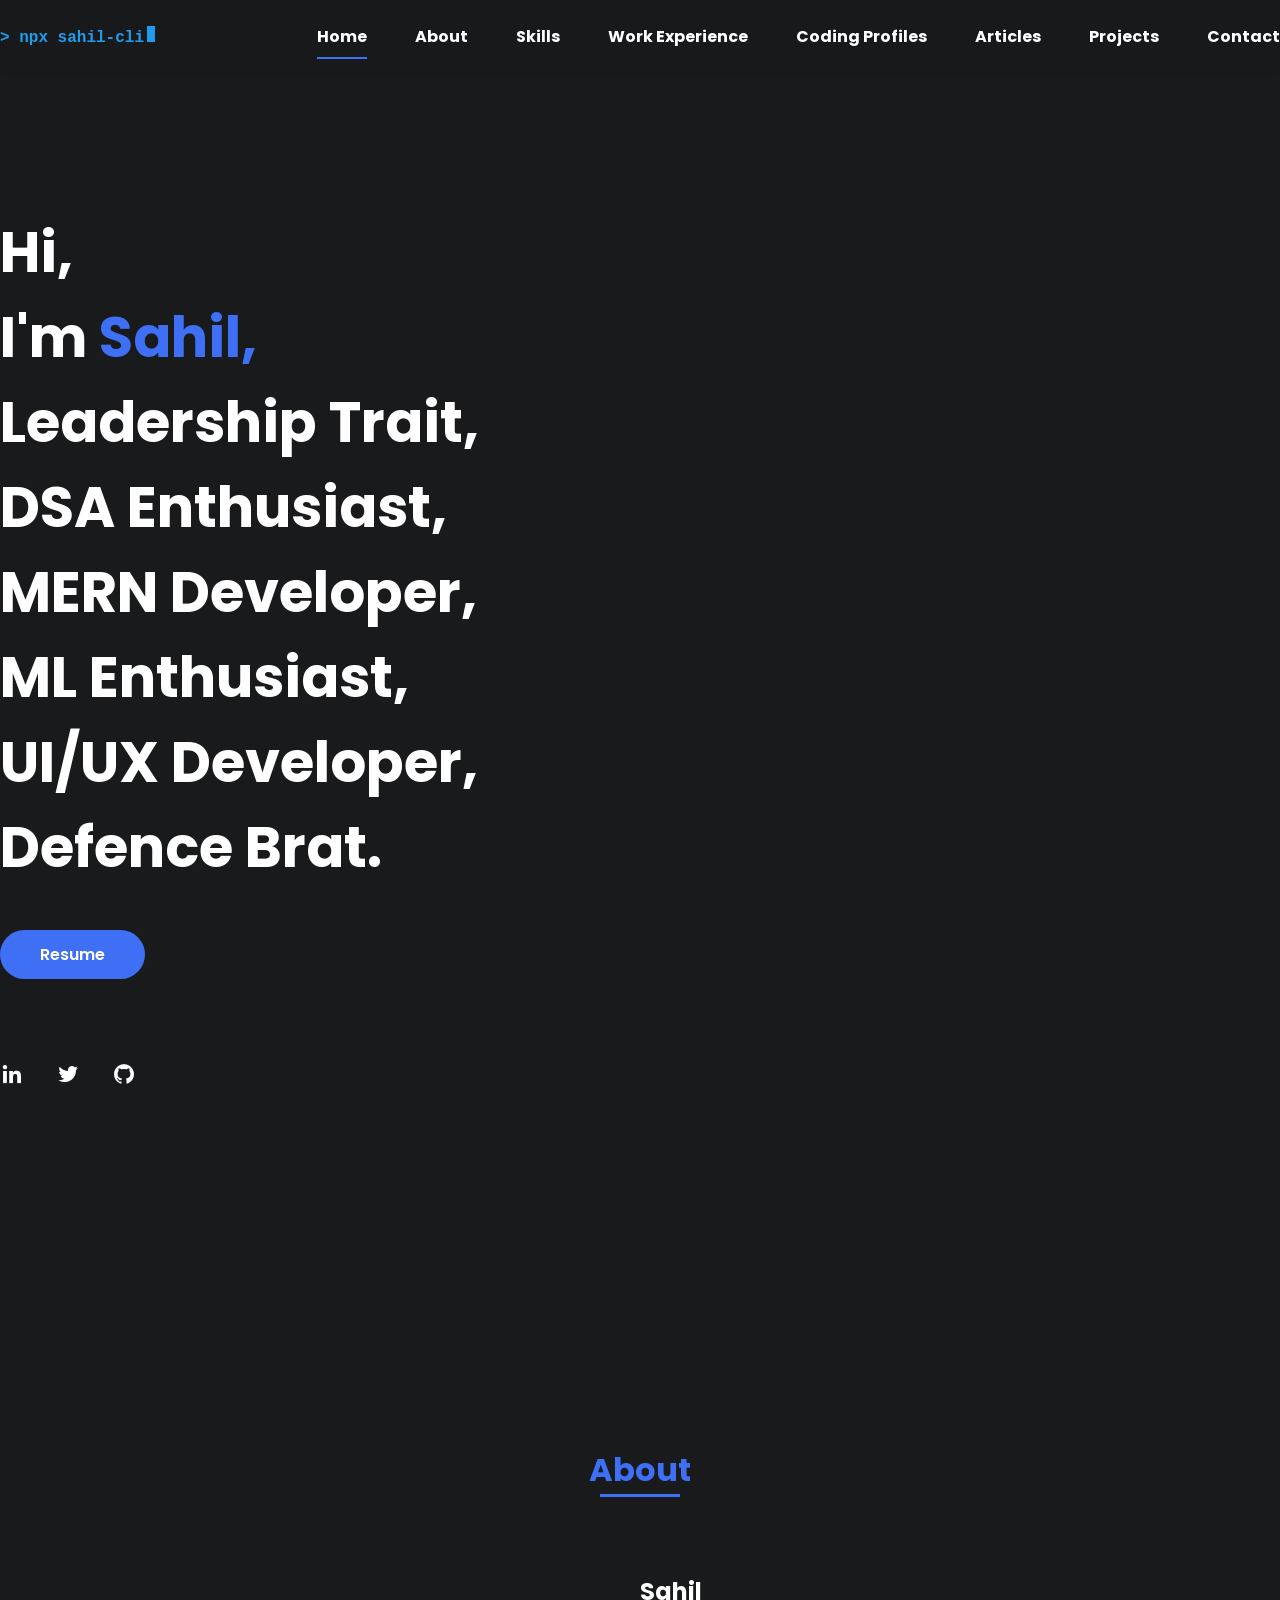
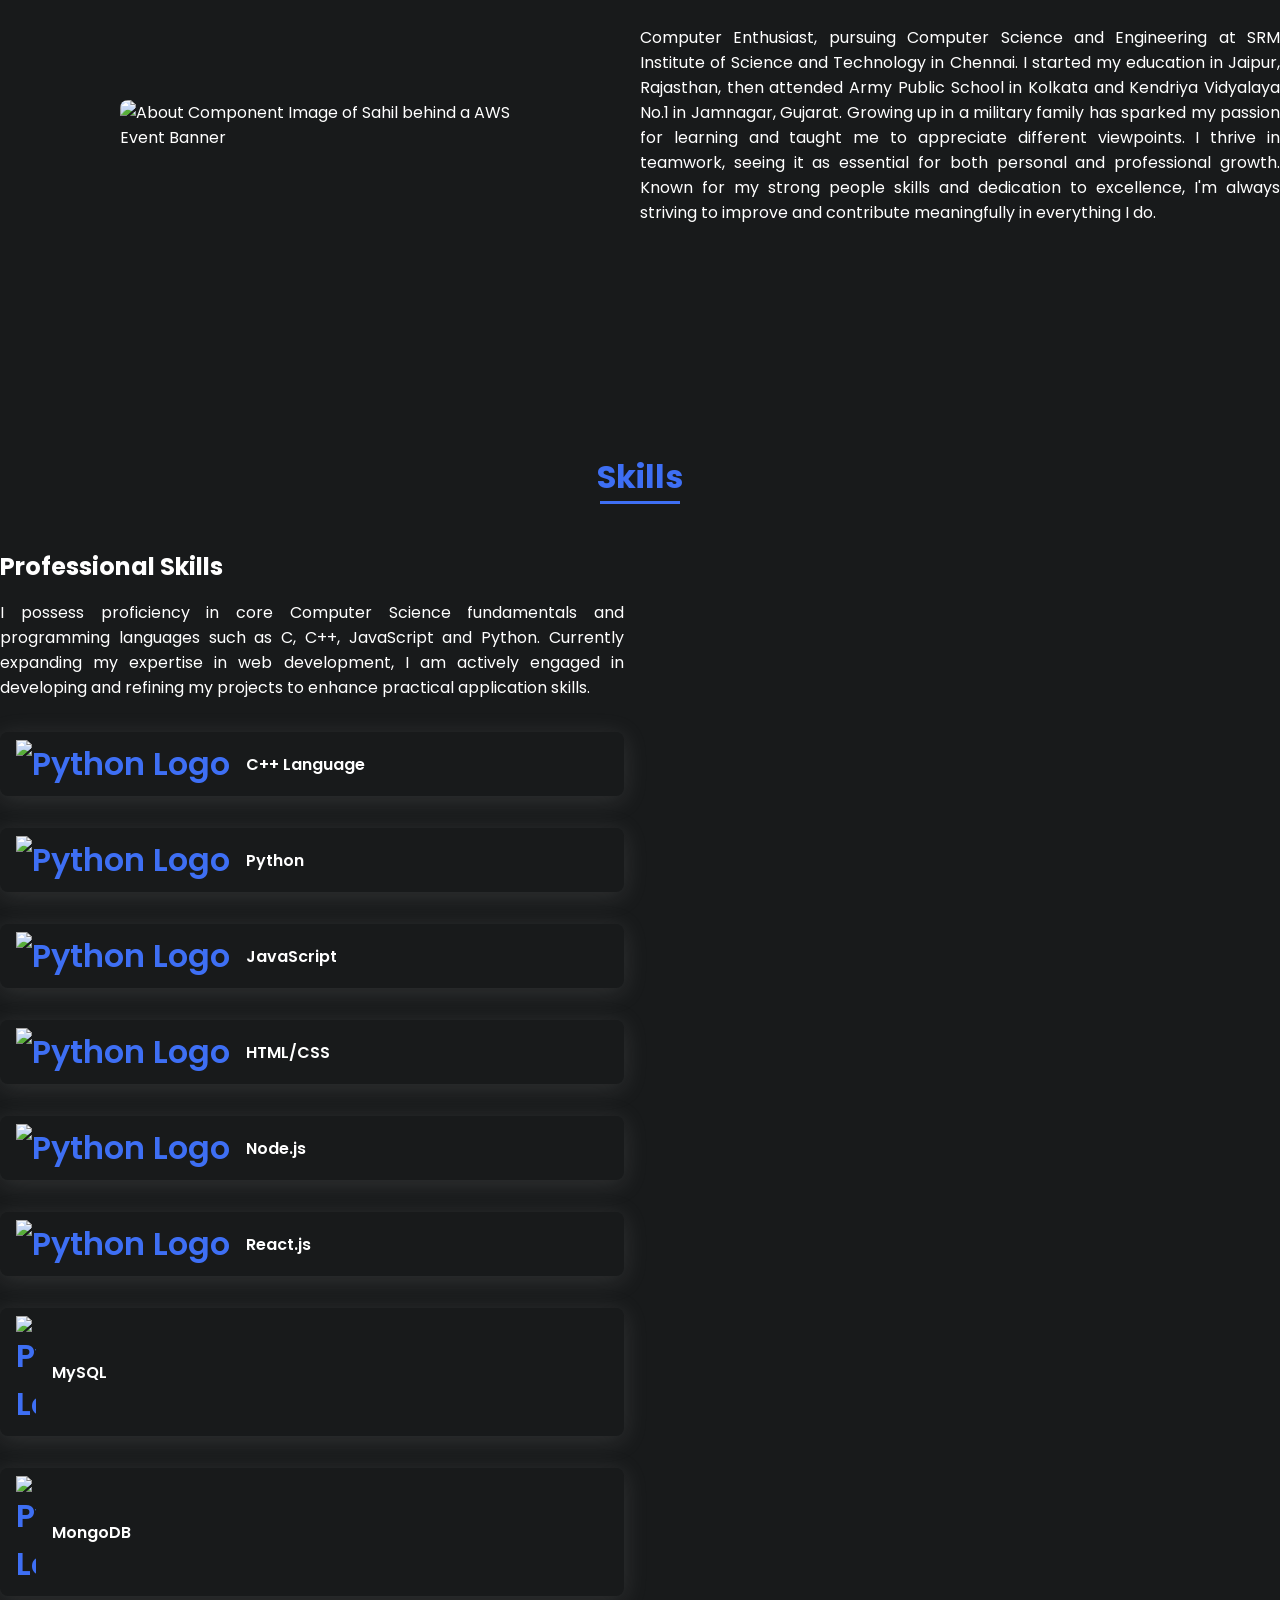
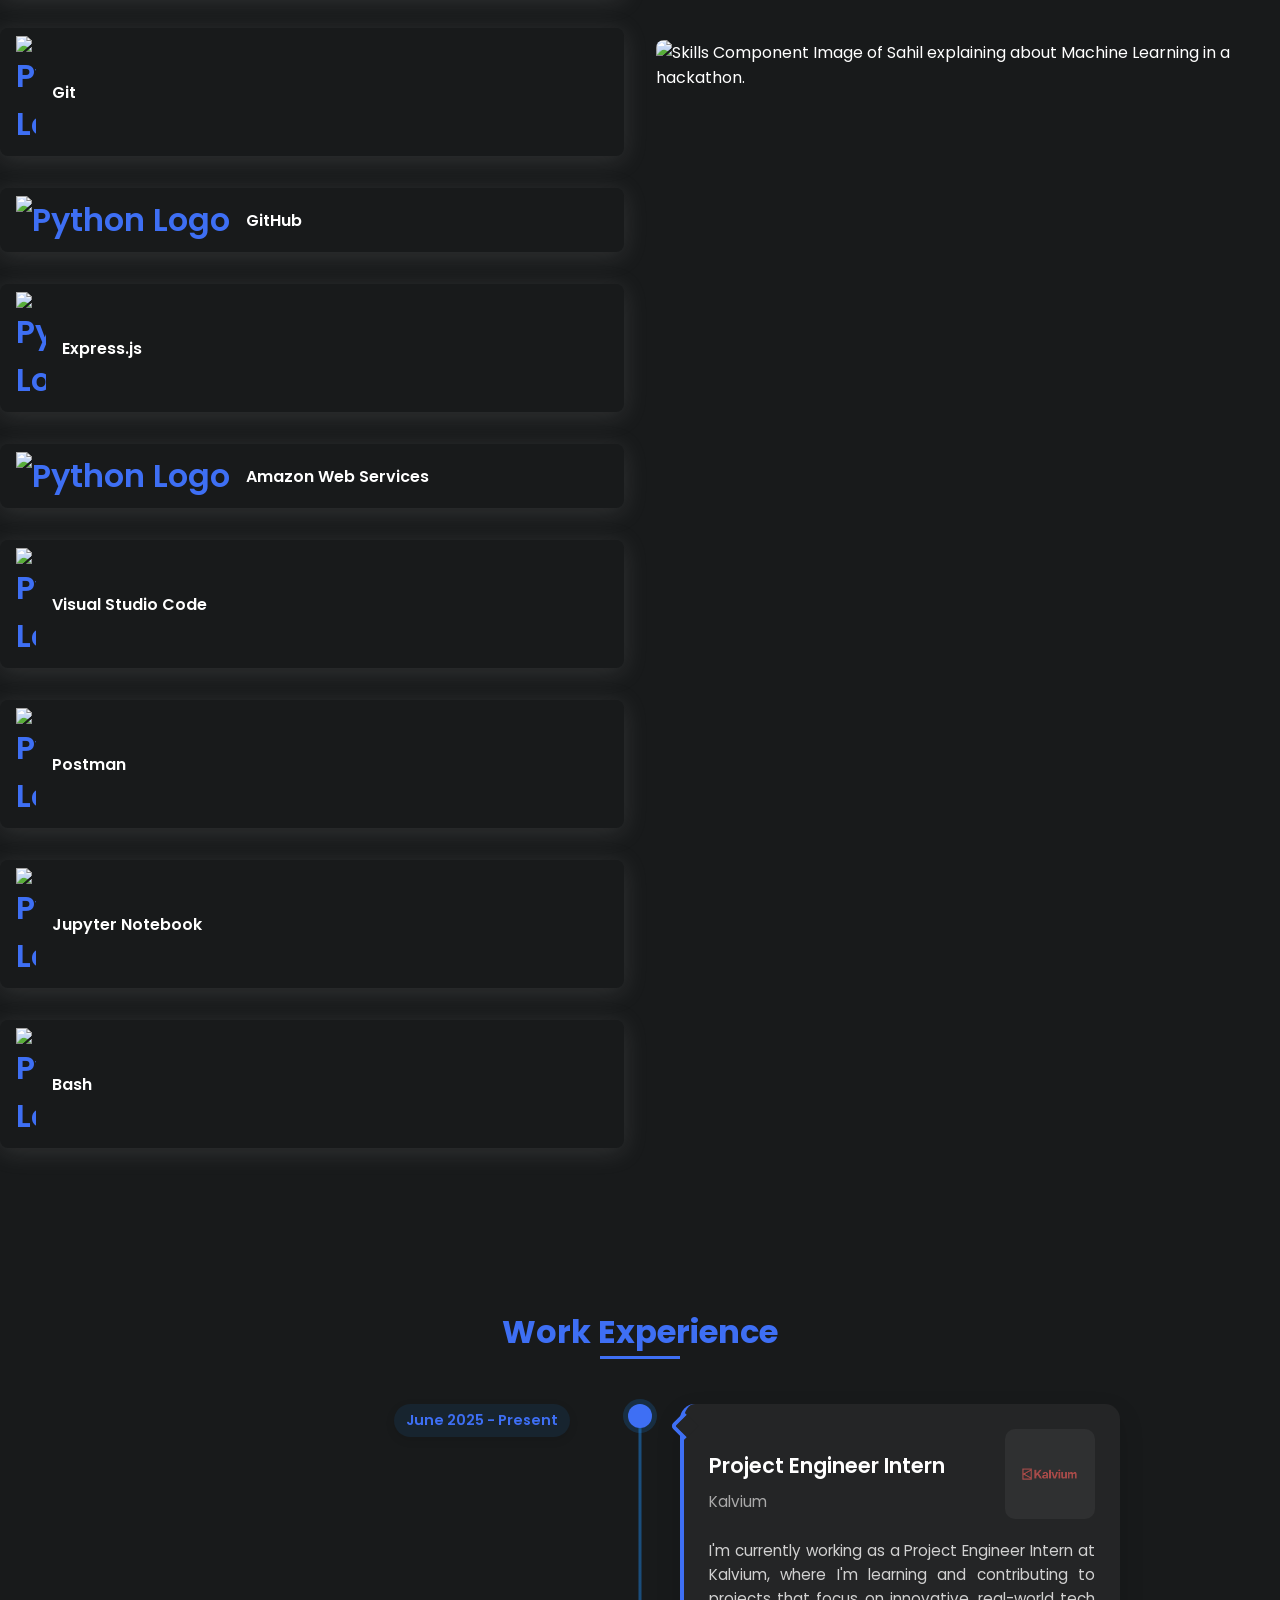
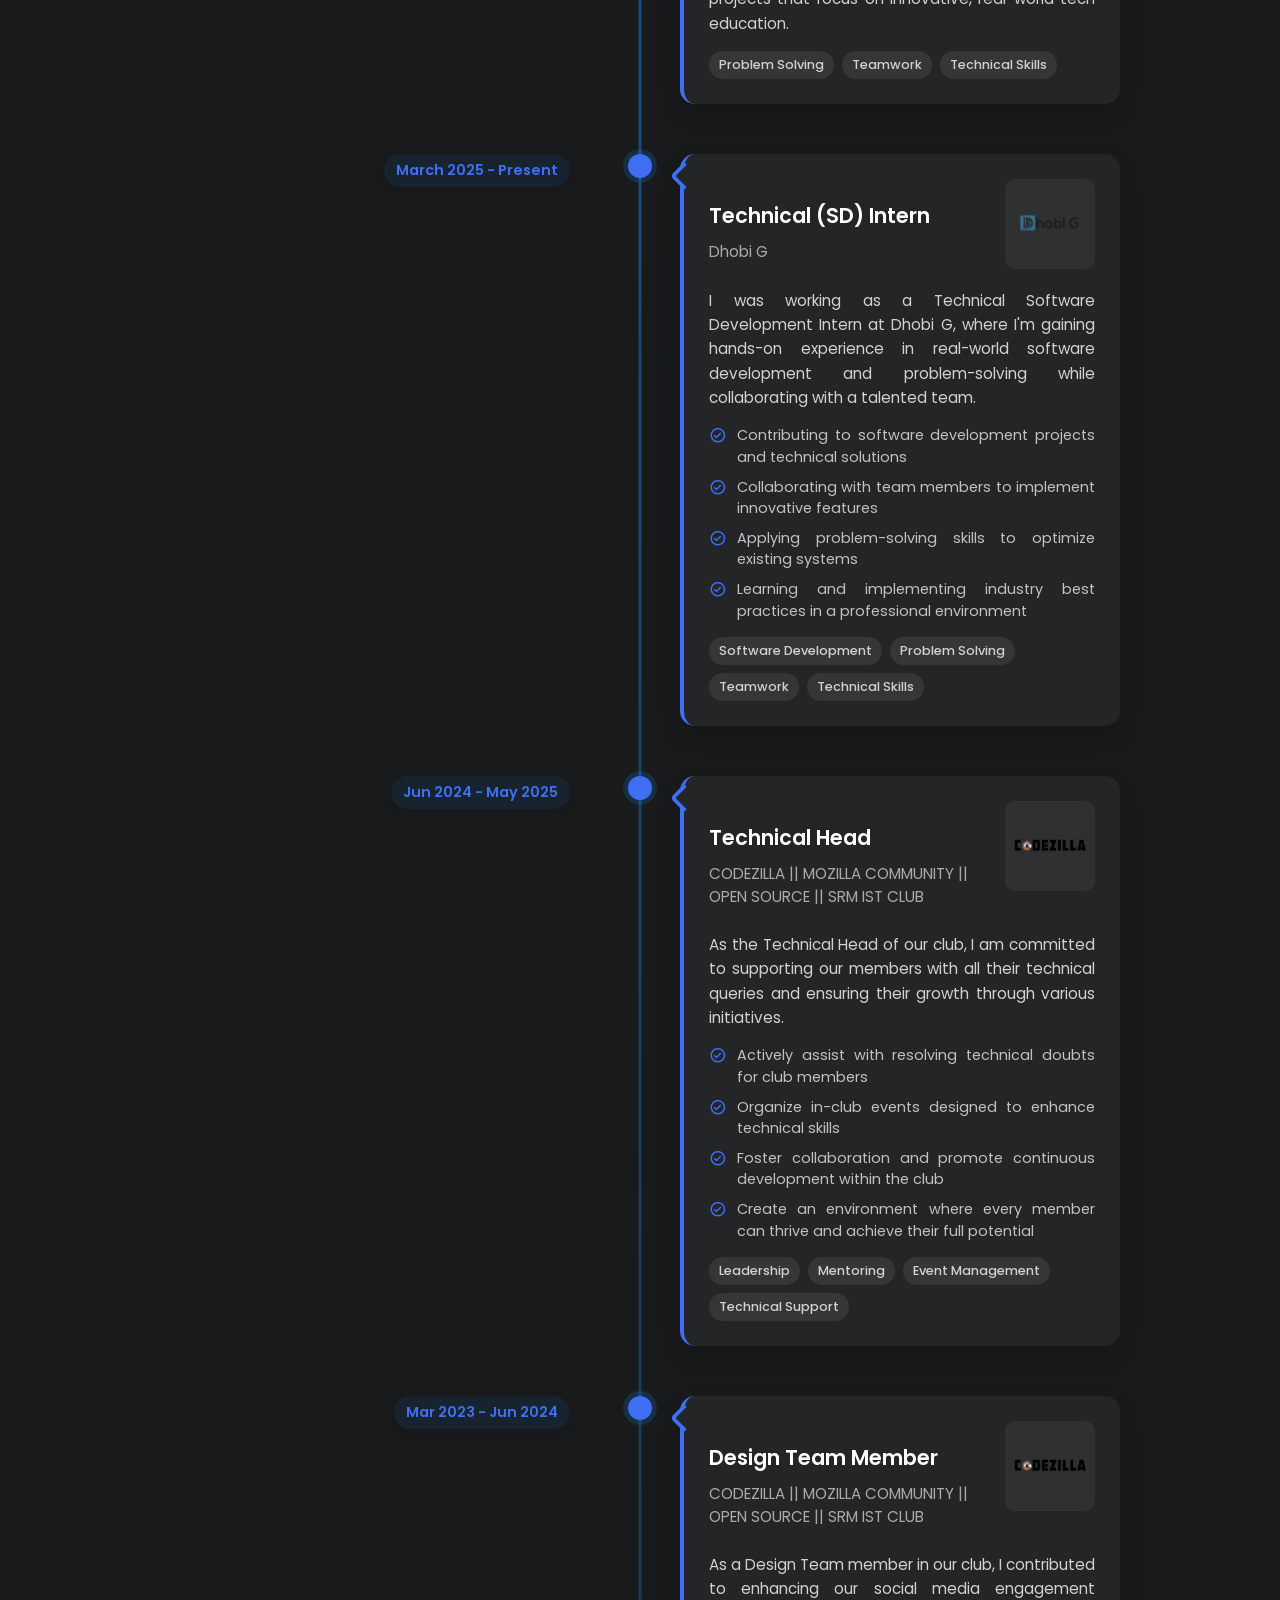
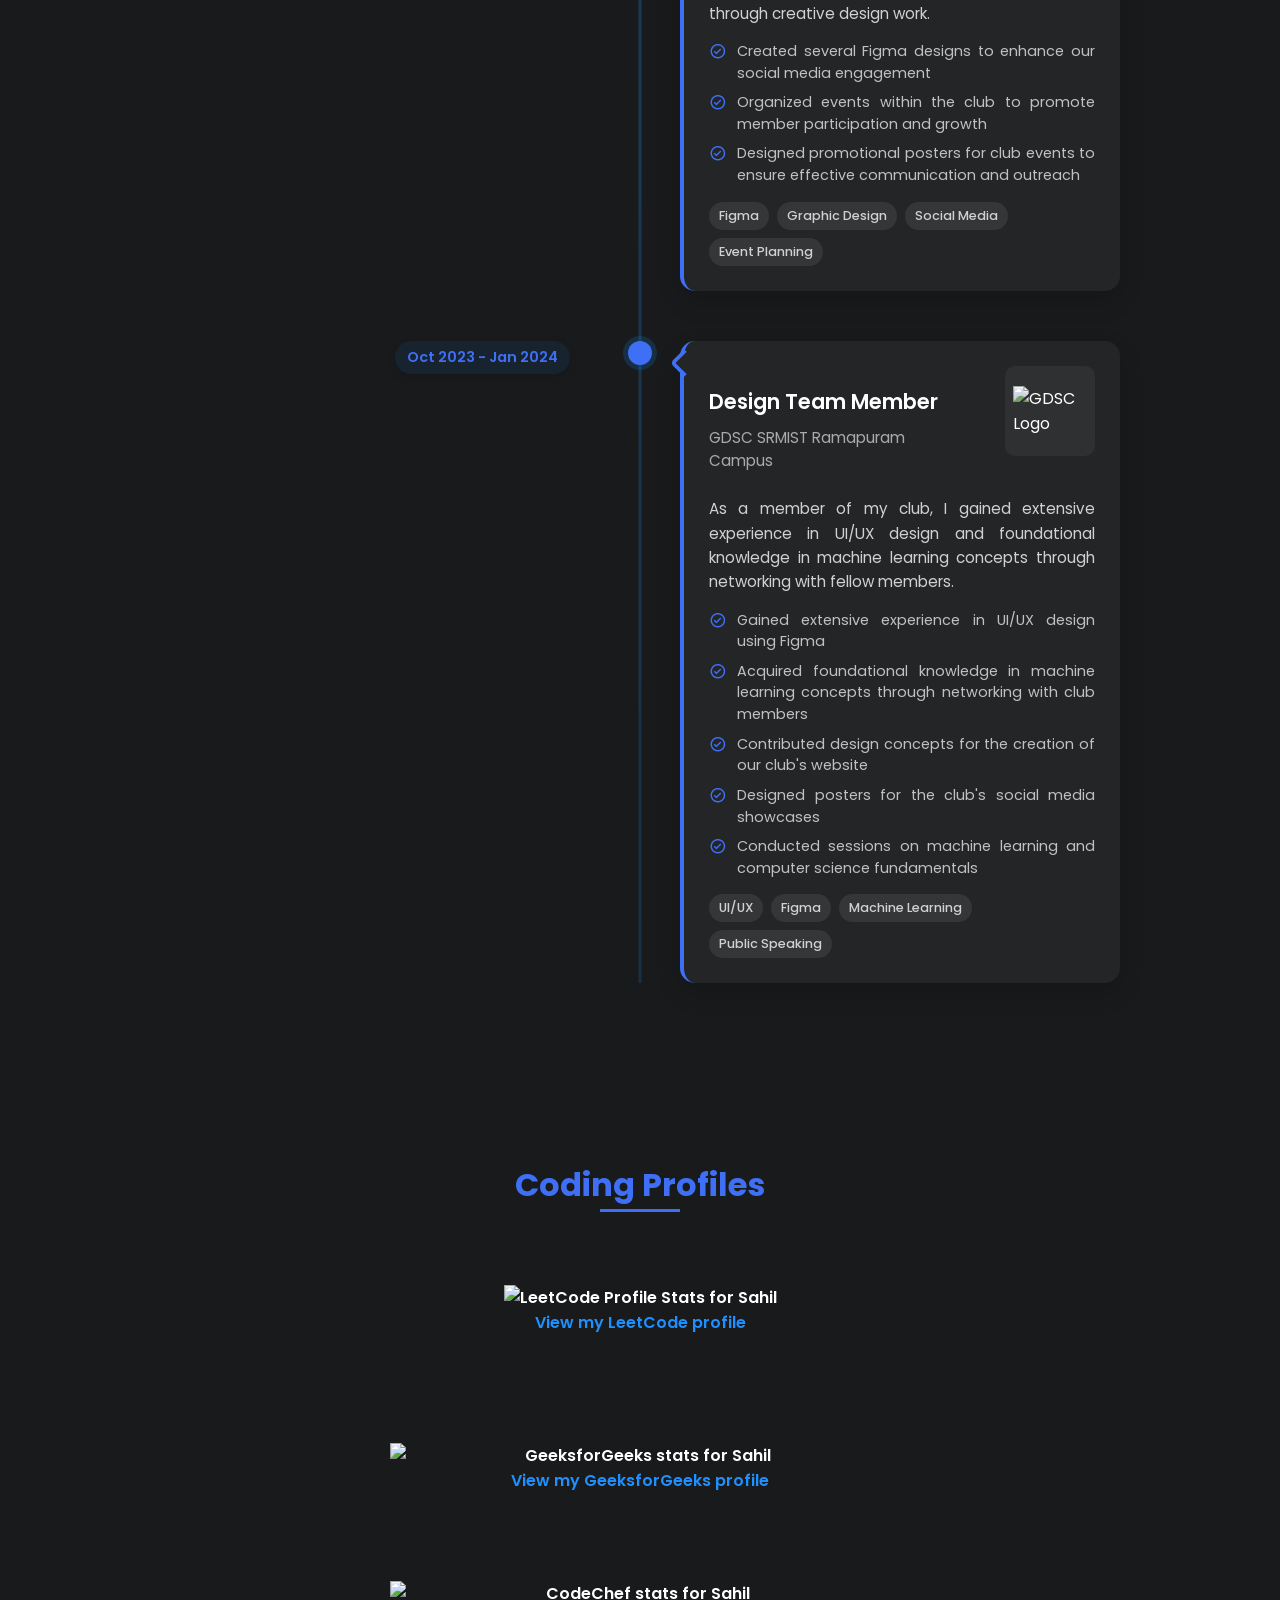
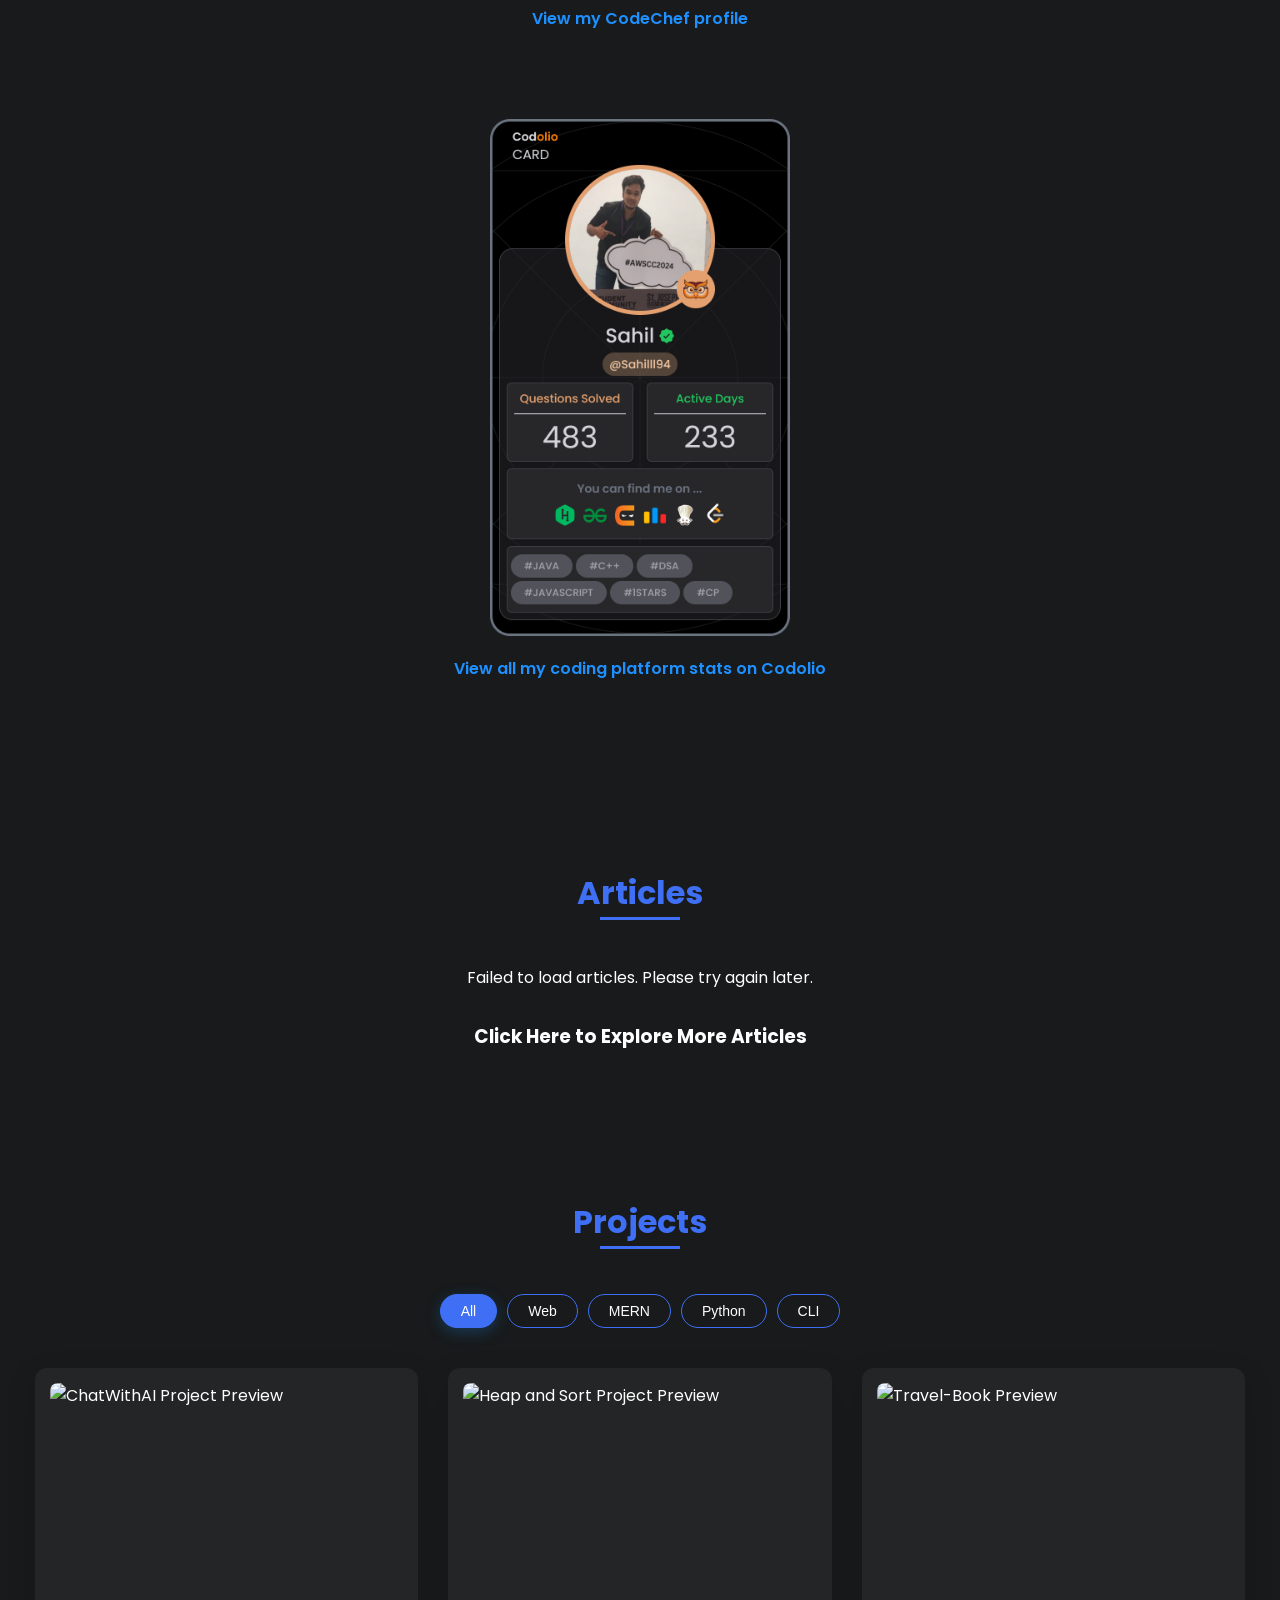
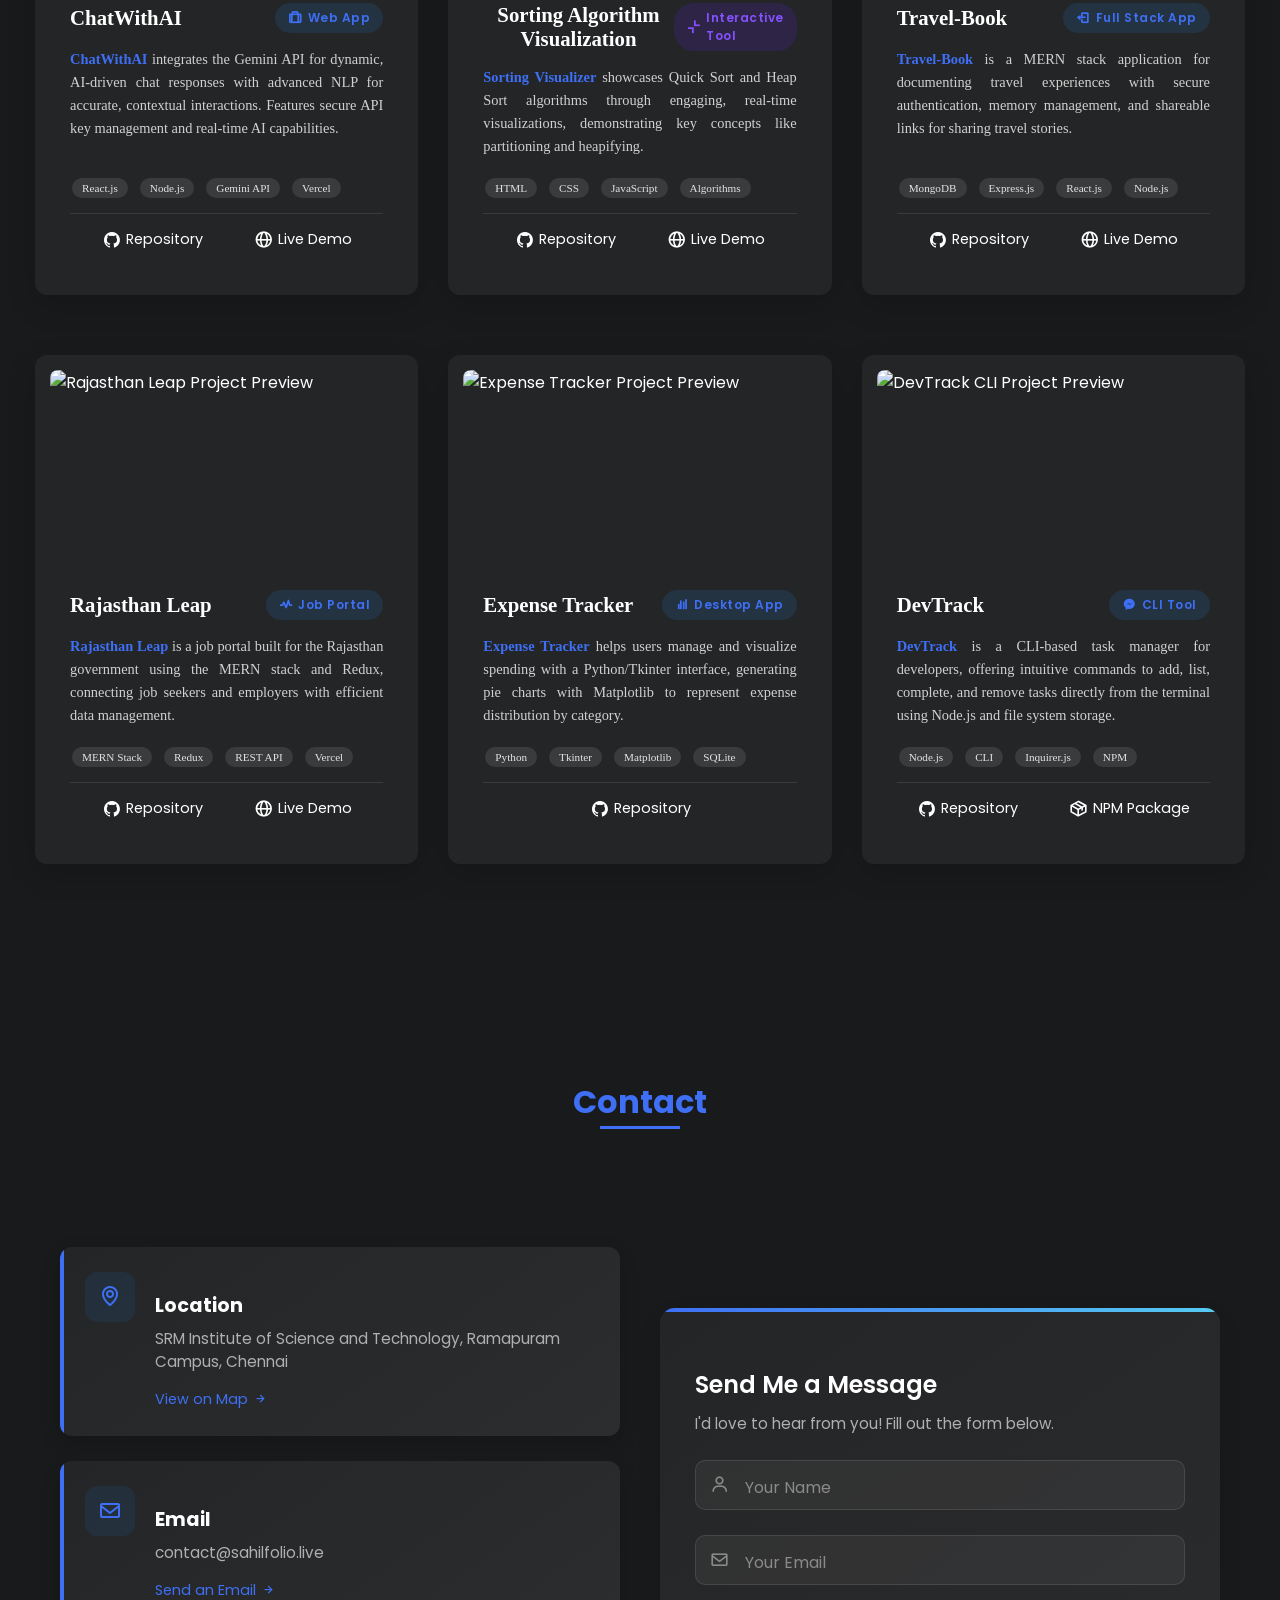
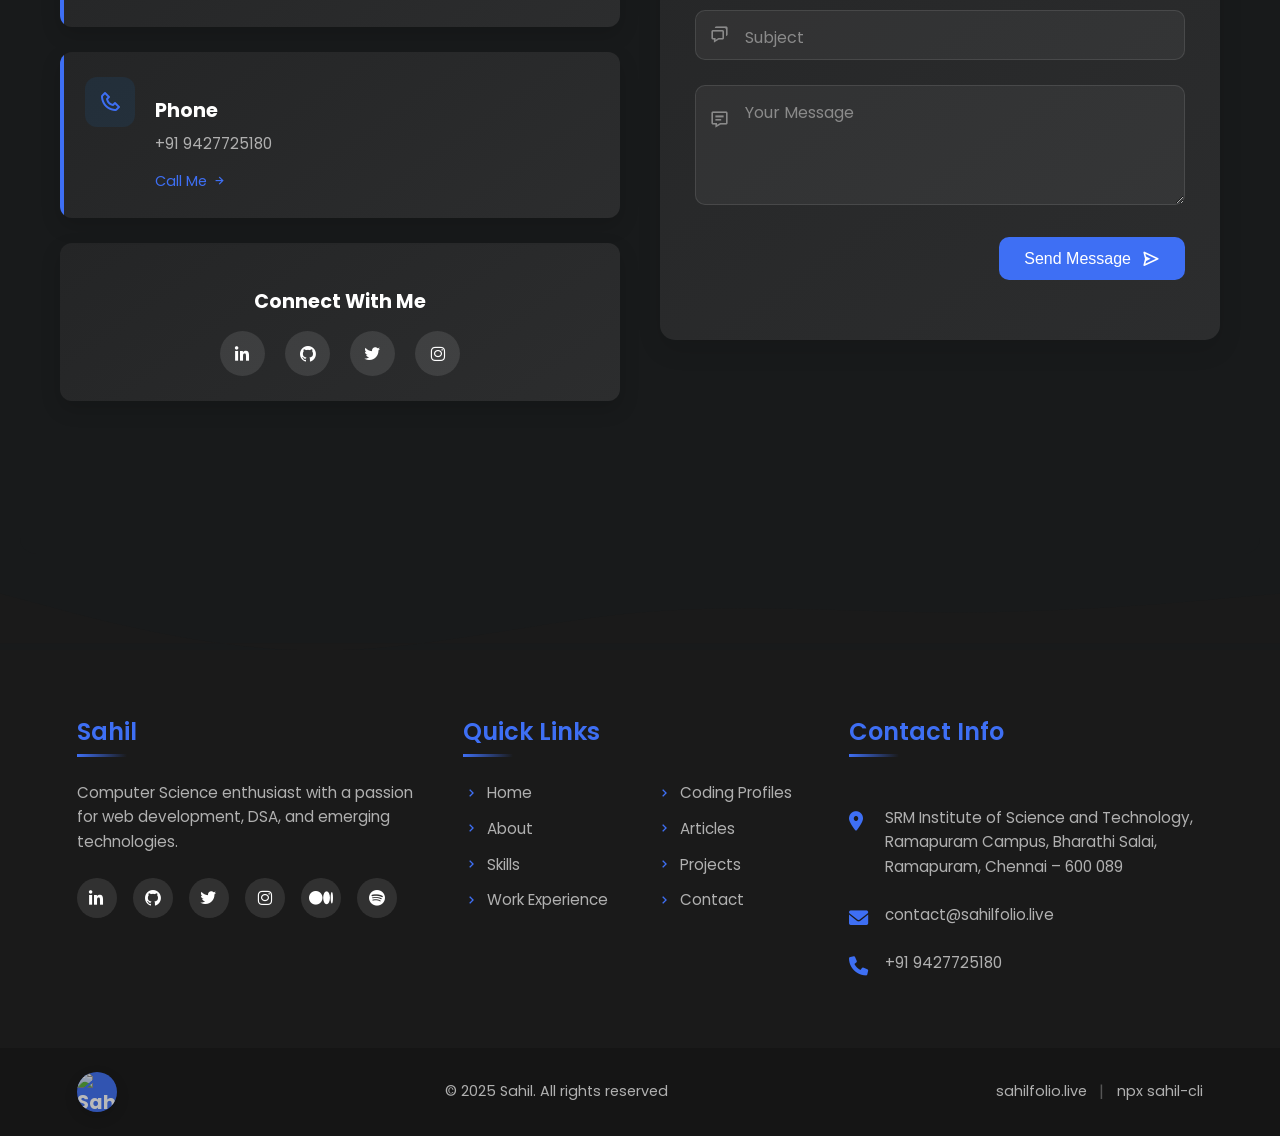
==== commit 54d39c93: "added companies logo" ====
--- a/index.html
+++ b/index.html
@@ -398,12 +398,17 @@
                     </div>
                     <div class="timeline-content">
                         <div class="timeline-header">
-                            <h3 class="timeline-title">Project Engineer Intern</h3>
-                            <div class="timeline-company">
-                                <a href="https://kalvium.com/" target="_blank" class="company-link">
-                                    Kalvium
-                                    <i class='bx bx-link-external'></i>
-                                </a>
+                            <div class="timeline-header-content">
+                                <h3 class="timeline-title">Project Engineer Intern</h3>
+                                <div class="timeline-company">
+                                    <a href="https://kalvium.com/" target="_blank" class="company-link">
+                                        Kalvium
+                                        <i class='bx bx-link-external'></i>
+                                    </a>
+                                </div>
+                            </div>
+                            <div class="company-logo">
+                                <img src="assets/img/company-logos/kalvium-logo.png" alt="Kalvium Logo">
                             </div>
                         </div>
                         <div class="timeline-body">
@@ -430,16 +435,21 @@
                  <div class="timeline-item">
                     <div class="timeline-dot"></div>
                     <div class="timeline-date">
-                        <span>February 2025 - April 2025 </span>
+                        <span>March 2025 - Present</span>
                     </div>
                     <div class="timeline-content">
                         <div class="timeline-header">
-                            <h3 class="timeline-title">Technical (SD) Intern</h3>
-                            <div class="timeline-company">
-                                <a href="https://dhobig.com/" target="_blank" class="company-link">
-                                    Dhobi G
-                                    <i class='bx bx-link-external'></i>
-                                </a>
+                            <div class="timeline-header-content">
+                                <h3 class="timeline-title">Technical (SD) Intern</h3>
+                                <div class="timeline-company">
+                                    <a href="https://dhobig.com/" target="_blank" class="company-link">
+                                        Dhobi G
+                                        <i class='bx bx-link-external'></i>
+                                    </a>
+                                </div>
+                            </div>
+                            <div class="company-logo">
+                                <img src="assets/img/company-logos/dhobig-logo.png" alt="Dhobi G Logo">
                             </div>
                         </div>
                         <div class="timeline-body">
@@ -472,12 +482,17 @@
                     </div>
                     <div class="timeline-content">
                         <div class="timeline-header">
-                            <h3 class="timeline-title">Technical Head</h3>
-                            <div class="timeline-company">
-                                <a href="https://www.codezillaclub.tech/" target="_blank" class="company-link">
-                                    CODEZILLA || MOZILLA COMMUNITY || OPEN SOURCE || SRM IST CLUB
-                                    <i class='bx bx-link-external'></i>
-                                </a>
+                            <div class="timeline-header-content">
+                                <h3 class="timeline-title">Technical Head</h3>
+                                <div class="timeline-company">
+                                    <a href="https://www.codezillaclub.tech/" target="_blank" class="company-link">
+                                        CODEZILLA || MOZILLA COMMUNITY || OPEN SOURCE || SRM IST CLUB
+                                        <i class='bx bx-link-external'></i>
+                                    </a>
+                                </div>
+                            </div>
+                            <div class="company-logo">
+                                <img src="assets/img/company-logos/codezilla-logo.png" alt="Codezilla Logo">
                             </div>
                         </div>
                         <div class="timeline-body">
@@ -500,43 +515,6 @@
                     </div>
                 </div>
 
-                <!-- Software Developer Intern at House of Humanity -->
-                <div class="timeline-item">
-                    <div class="timeline-dot"></div>
-                    <div class="timeline-date">
-                        <span>Jun 2024 - Jul 2024</span>
-                    </div>
-                    <div class="timeline-content">
-                        <div class="timeline-header">
-                            <h3 class="timeline-title">Software Developer Intern</h3>
-                            <div class="timeline-company">
-                                <a href="houseofhumanity.html" target="_blank" class="company-link">
-                                    House of Humanity - Charitable Trust
-                                    <i class='bx bx-link-external'></i>
-                                </a>
-                            </div>
-                        </div>
-                        <div class="timeline-body">
-                            <p>During my eight-week internship at House of Humanity in Vadodara, Gujarat, I contributed to enhancing the organization's web presence and supported their community welfare initiatives.</p>
-                            <div class="timeline-details">
-                                <h4 class="details-title">Key Responsibilities:</h4>
-                                <ul class="responsibility-list">
-                                    <li><i class='bx bx-check-circle'></i> Developed various components of the website, contributing to its overall structure and functionality</li>
-                                    <li><i class='bx bx-check-circle'></i> Created a user-friendly interface for the donation platform, ensuring an intuitive experience for visitors</li>
-                                    <li><i class='bx bx-check-circle'></i> Collaborated with the team to ensure seamless functionality and timely execution of all assigned tasks</li>
-                                    <li><i class='bx bx-check-circle'></i> Created a responsive front-end using HTML, CSS and JavaScript</li>
-                                </ul>
-                            </div>
-                            <div class="timeline-skills">
-                                <span class="skill-tag">HTML/CSS</span>
-                                <span class="skill-tag">JavaScript</span>
-                                <span class="skill-tag">Responsive Design</span>
-                                <span class="skill-tag">UI/UX</span>
-                            </div>
-                        </div>
-                    </div>
-                </div>
-
                 <!-- Design Team Member at Codezilla -->
                 <div class="timeline-item">
                     <div class="timeline-dot"></div>
@@ -545,12 +523,17 @@
                     </div>
                     <div class="timeline-content">
                         <div class="timeline-header">
-                            <h3 class="timeline-title">Design Team Member</h3>
-                            <div class="timeline-company">
-                                <a href="https://www.codezillaclub.tech/" target="_blank" class="company-link">
-                                    CODEZILLA || MOZILLA COMMUNITY || OPEN SOURCE || SRM IST CLUB
-                                    <i class='bx bx-link-external'></i>
-                                </a>
+                            <div class="timeline-header-content">
+                                <h3 class="timeline-title">Design Team Member</h3>
+                                <div class="timeline-company">
+                                    <a href="https://www.codezillaclub.tech/" target="_blank" class="company-link">
+                                        CODEZILLA || MOZILLA COMMUNITY || OPEN SOURCE || SRM IST CLUB
+                                        <i class='bx bx-link-external'></i>
+                                    </a>
+                                </div>
+                            </div>
+                            <div class="company-logo">
+                                <img src="assets/img/company-logos/codezilla-logo.png" alt="Codezilla Logo">
                             </div>
                         </div>
                         <div class="timeline-body">
@@ -580,12 +563,17 @@
                     </div>
                     <div class="timeline-content">
                         <div class="timeline-header">
-                            <h3 class="timeline-title">Design Team Member</h3>
-                            <div class="timeline-company">
-                                <a href="https://www.linkedin.com/in/dsc-srm-ramapuram/" target="_blank" class="company-link">
-                                    GDSC SRMIST Ramapuram Campus
-                                    <i class='bx bx-link-external'></i>
-                                </a>
+                            <div class="timeline-header-content">
+                                <h3 class="timeline-title">Design Team Member</h3>
+                                <div class="timeline-company">
+                                    <a href="https://www.linkedin.com/in/dsc-srm-ramapuram/" target="_blank" class="company-link">
+                                        GDSC SRMIST Ramapuram Campus
+                                        <i class='bx bx-link-external'></i>
+                                    </a>
+                                </div>
+                            </div>
+                            <div class="company-logo">
+                                <img src="assets/img/company-logos/gdsc-logo.png" alt="GDSC Logo">
                             </div>
                         </div>
                         <div class="timeline-body">
@@ -727,6 +715,44 @@
             /* Content Header */
             .timeline-header {
                 margin-bottom: 15px;
+                display: flex;
+                justify-content: space-between;
+                align-items: flex-start;
+            }
+            
+            .timeline-header-content {
+                flex: 1;
+            }
+            
+            .company-logo {
+                width: 90px;
+                height: 90px;
+                border-radius: 10px;
+                display: flex;
+                align-items: center;
+                justify-content: center;
+                margin-left: 15px;
+                background-color: rgba(255, 255, 255, 0.05);
+                padding: 8px;
+                transition: all 0.3s ease;
+            }
+            
+            .company-logo img {
+                max-width: 100%;
+                max-height: 100%;
+                object-fit: contain;
+                filter: grayscale(50%);
+                transition: all 0.3s ease;
+            }
+            
+            .timeline-item:hover .company-logo {
+                background-color: rgba(255, 255, 255, 0.1);
+                transform: translateY(-3px);
+                box-shadow: 0 5px 15px rgba(0, 0, 0, 0.1);
+            }
+            
+            .timeline-item:hover .company-logo img {
+                filter: grayscale(0%);
             }
             
             .timeline-title {
@@ -871,6 +897,12 @@
                 .timeline-content::before {
                     left: -10px;
                 }
+
+                .company-logo {
+                    width: 50px;
+                    height: 50px;
+                    margin-left: 10px;
+                }
             }
             
             @media screen and (max-width: 576px) {
@@ -897,6 +929,17 @@
                 .skill-tag {
                     font-size: 0.75rem;
                     padding: 4px 8px;
+                }
+
+                .company-logo {
+                    width: 40px;
+                    height: 40px;
+                    padding: 5px;
+                }
+
+                .timeline-header {
+                    flex-direction: row;
+                    align-items: center;
                 }
             }
         </style>
@@ -1338,6 +1381,7 @@
                 line-height: 1.3;
                 display: -webkit-box;
                 -webkit-line-clamp: 2;
+                line-clamp: 2;
                 -webkit-box-orient: vertical;
                 overflow: hidden;
             }
@@ -1356,6 +1400,7 @@
                 flex-grow: 1;
                 display: -webkit-box;
                 -webkit-line-clamp: 3;
+                line-clamp: 3;
                 -webkit-box-orient: vertical;
                 overflow: hidden;
             }
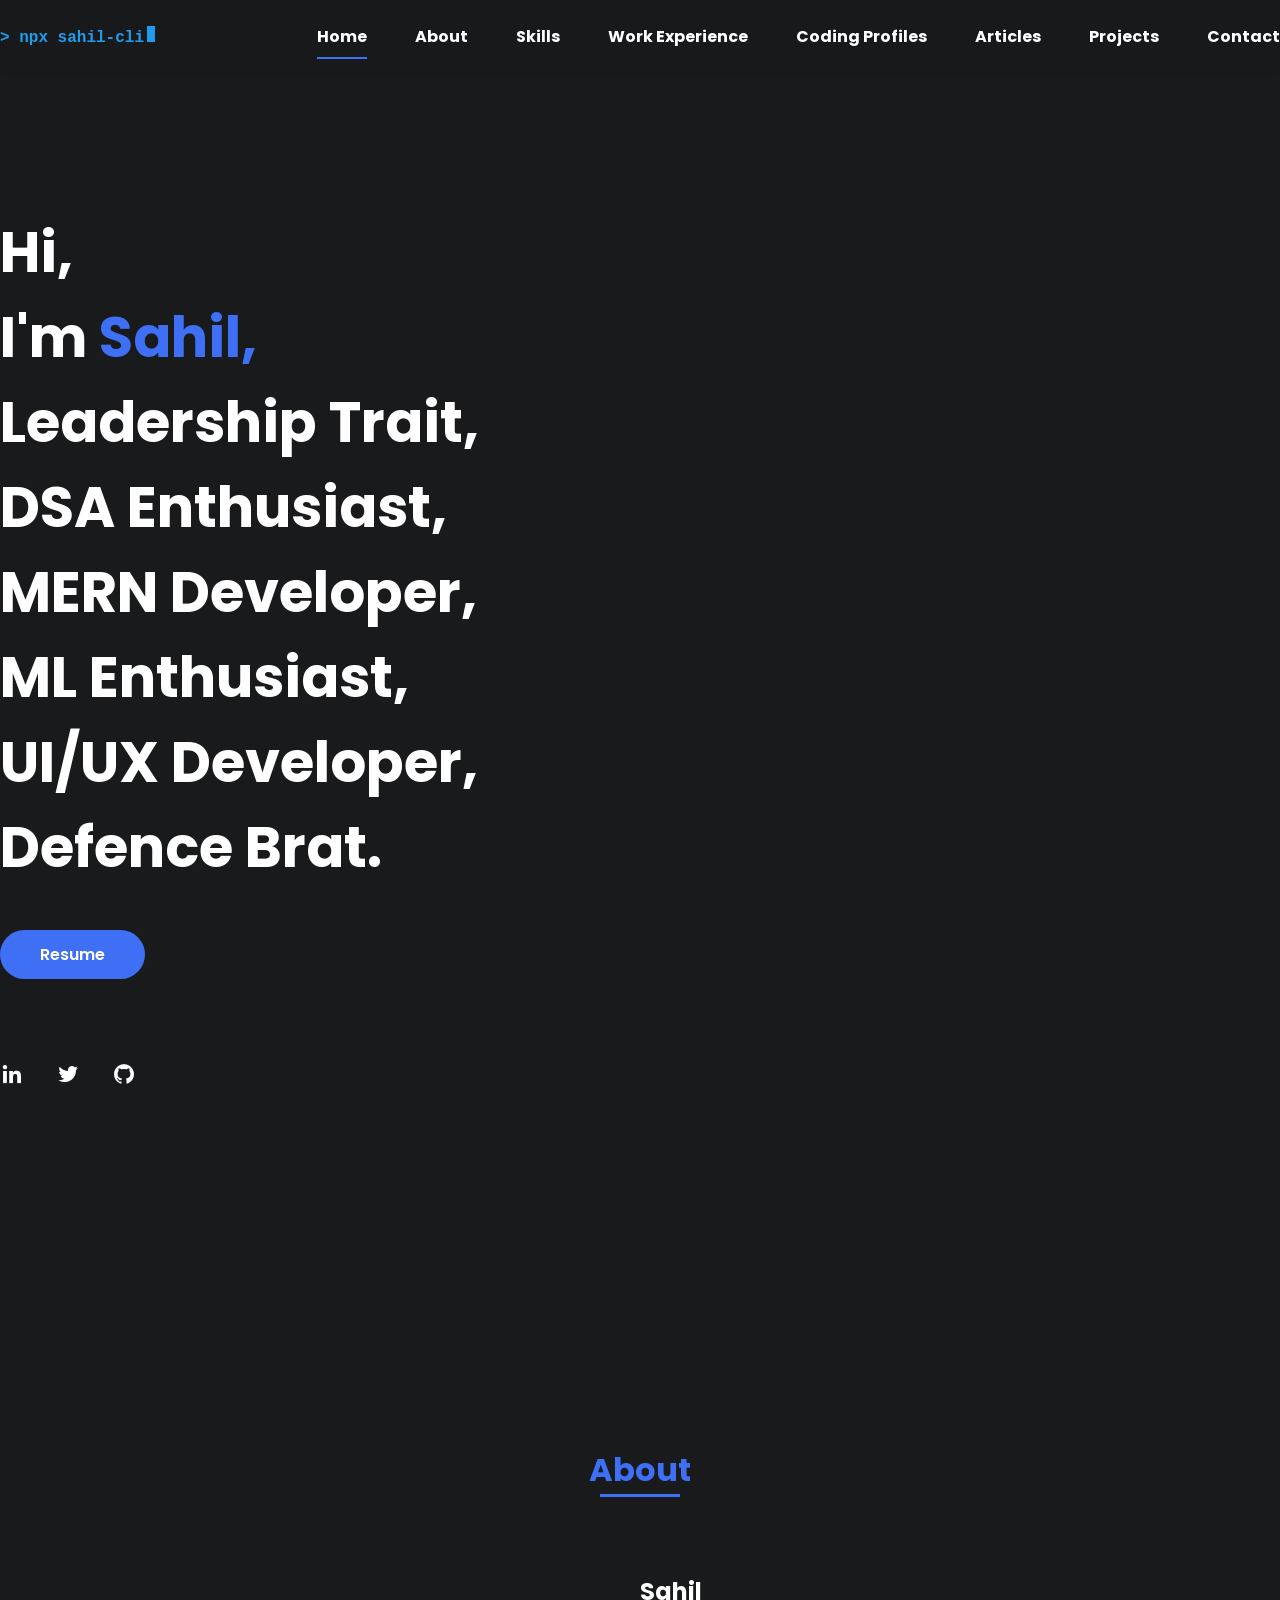
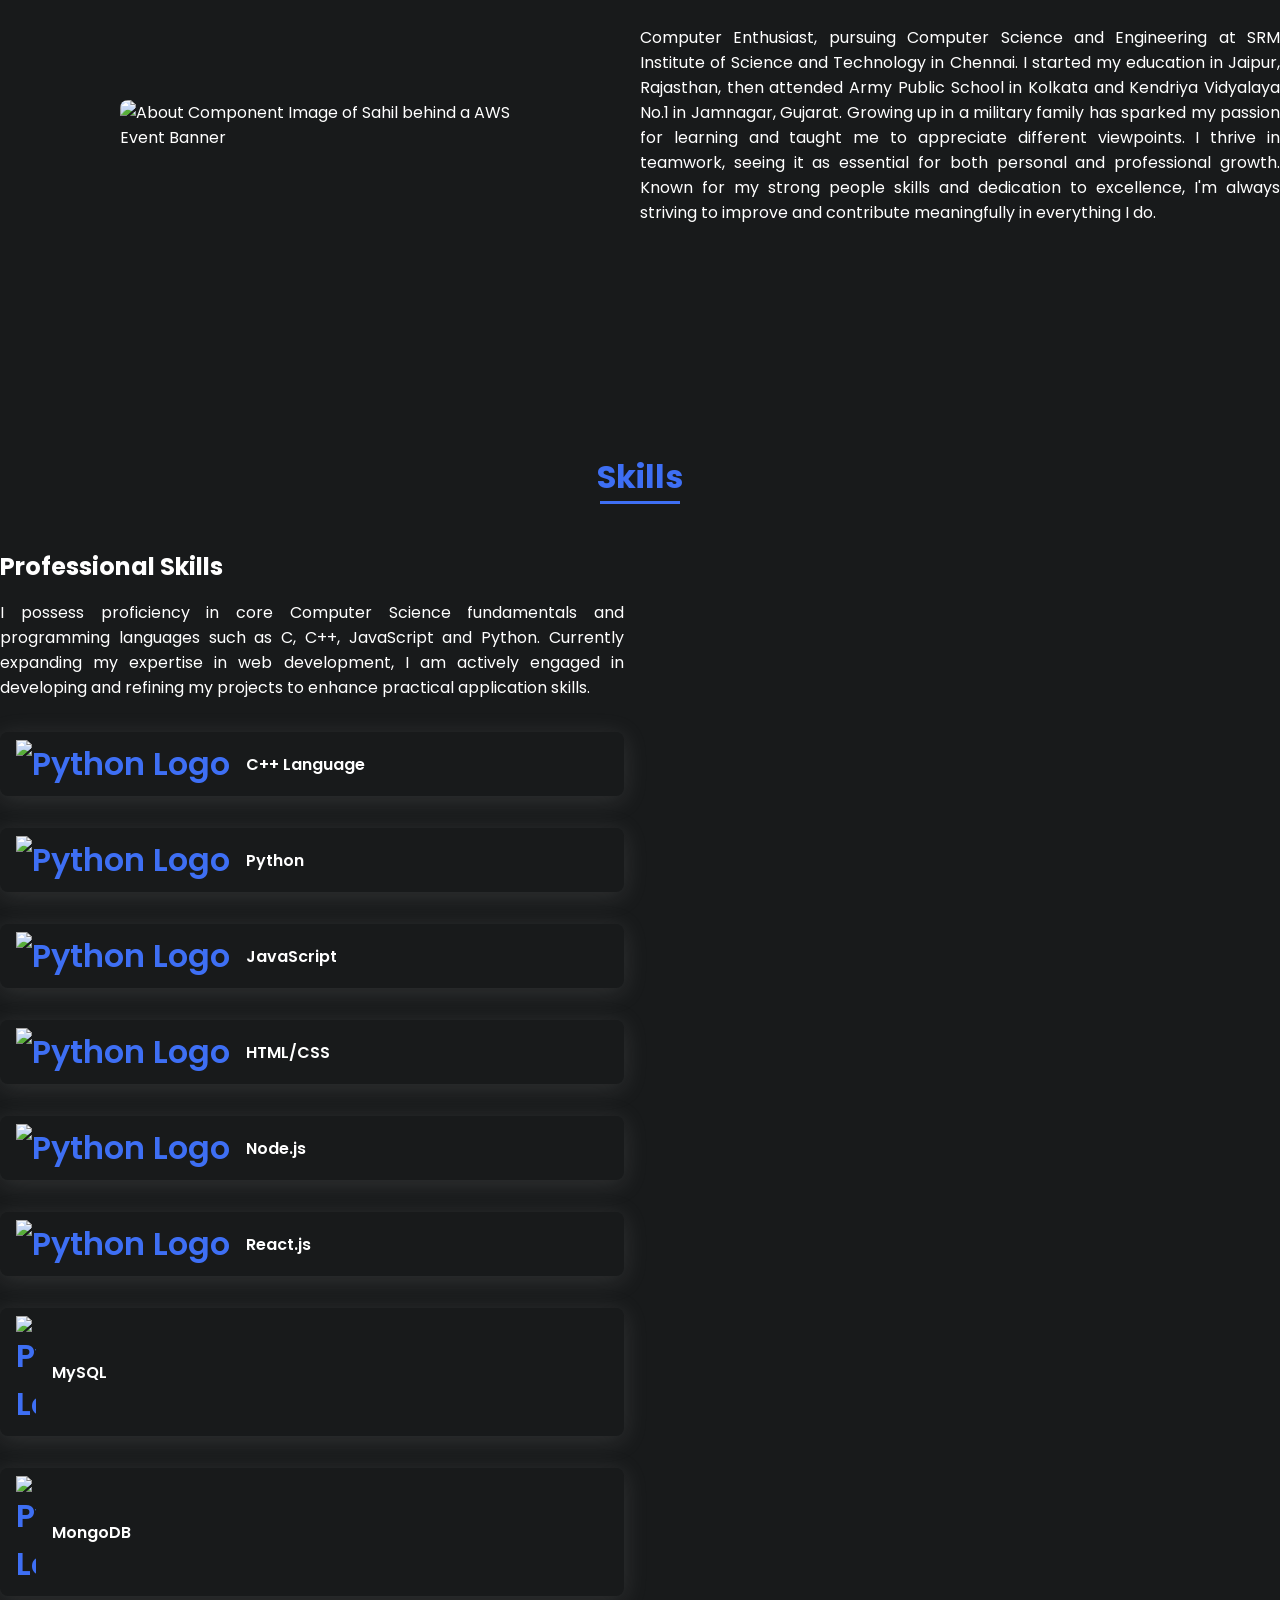
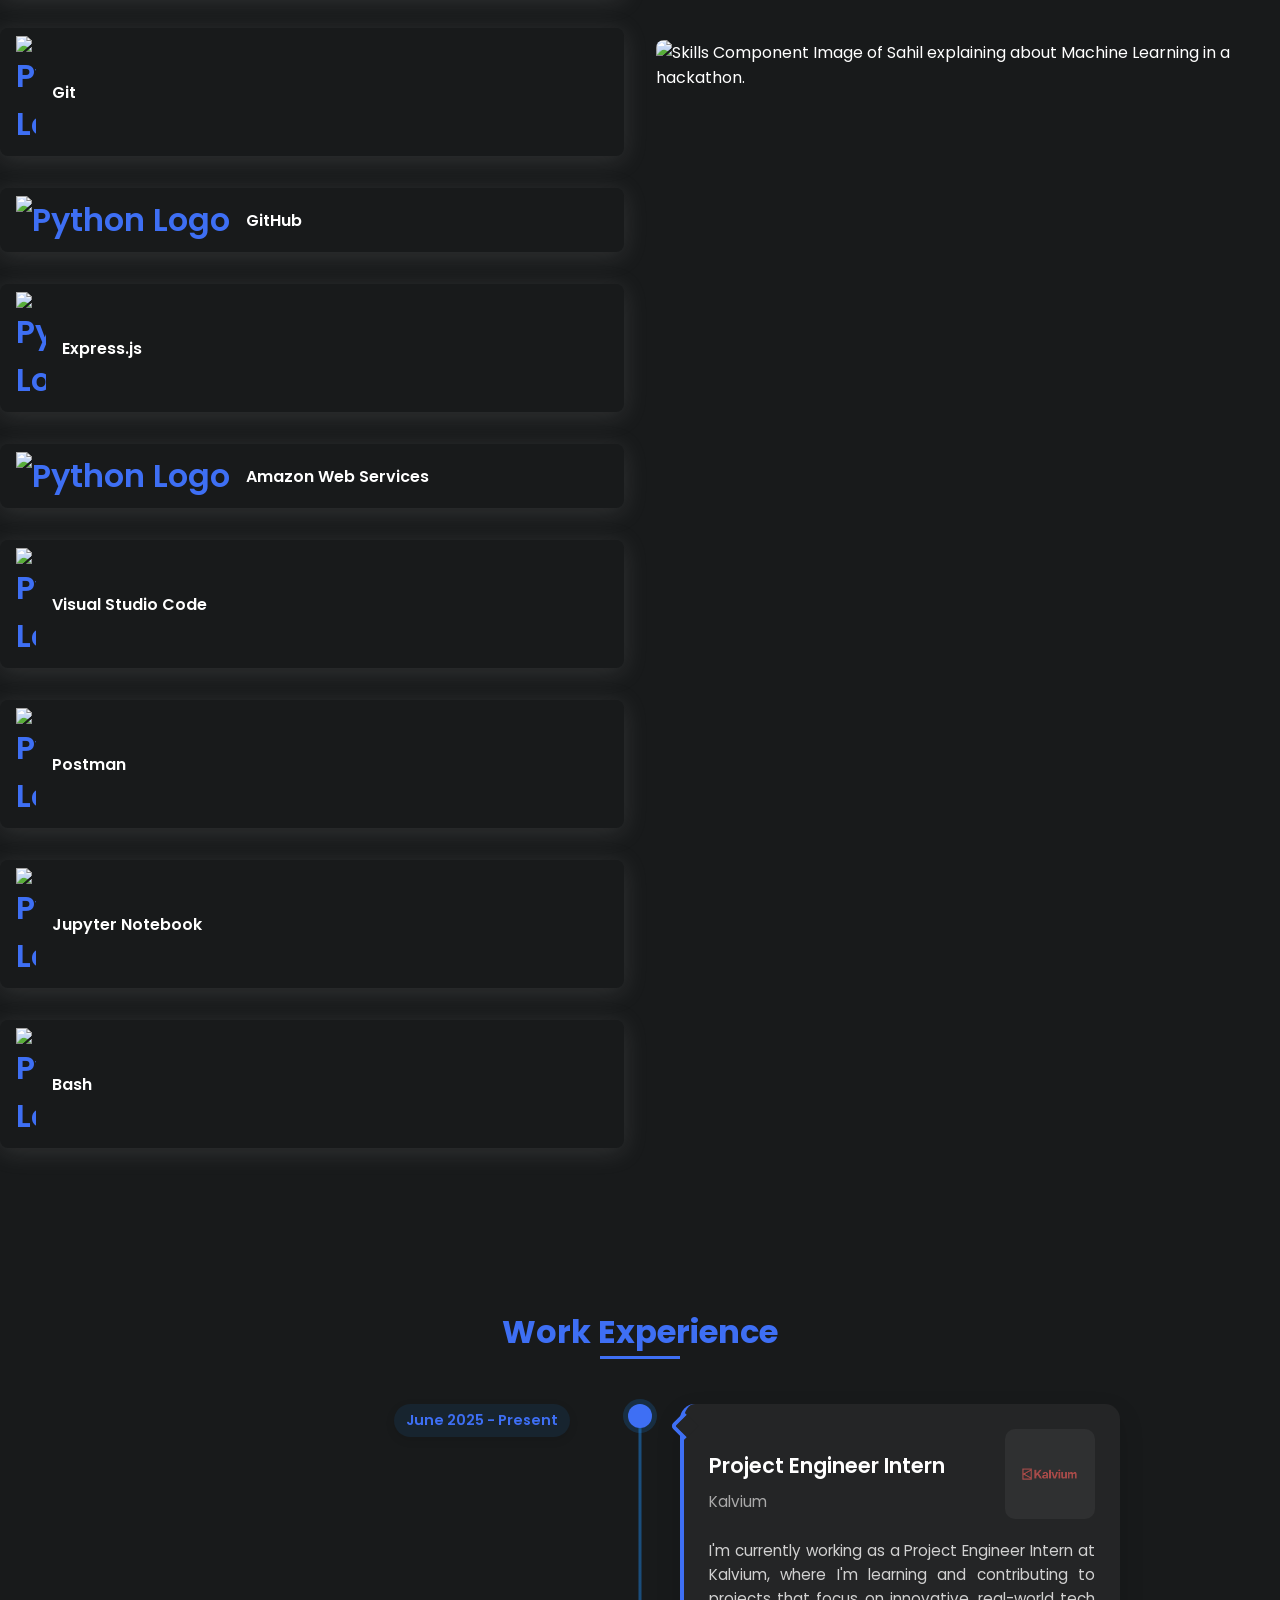
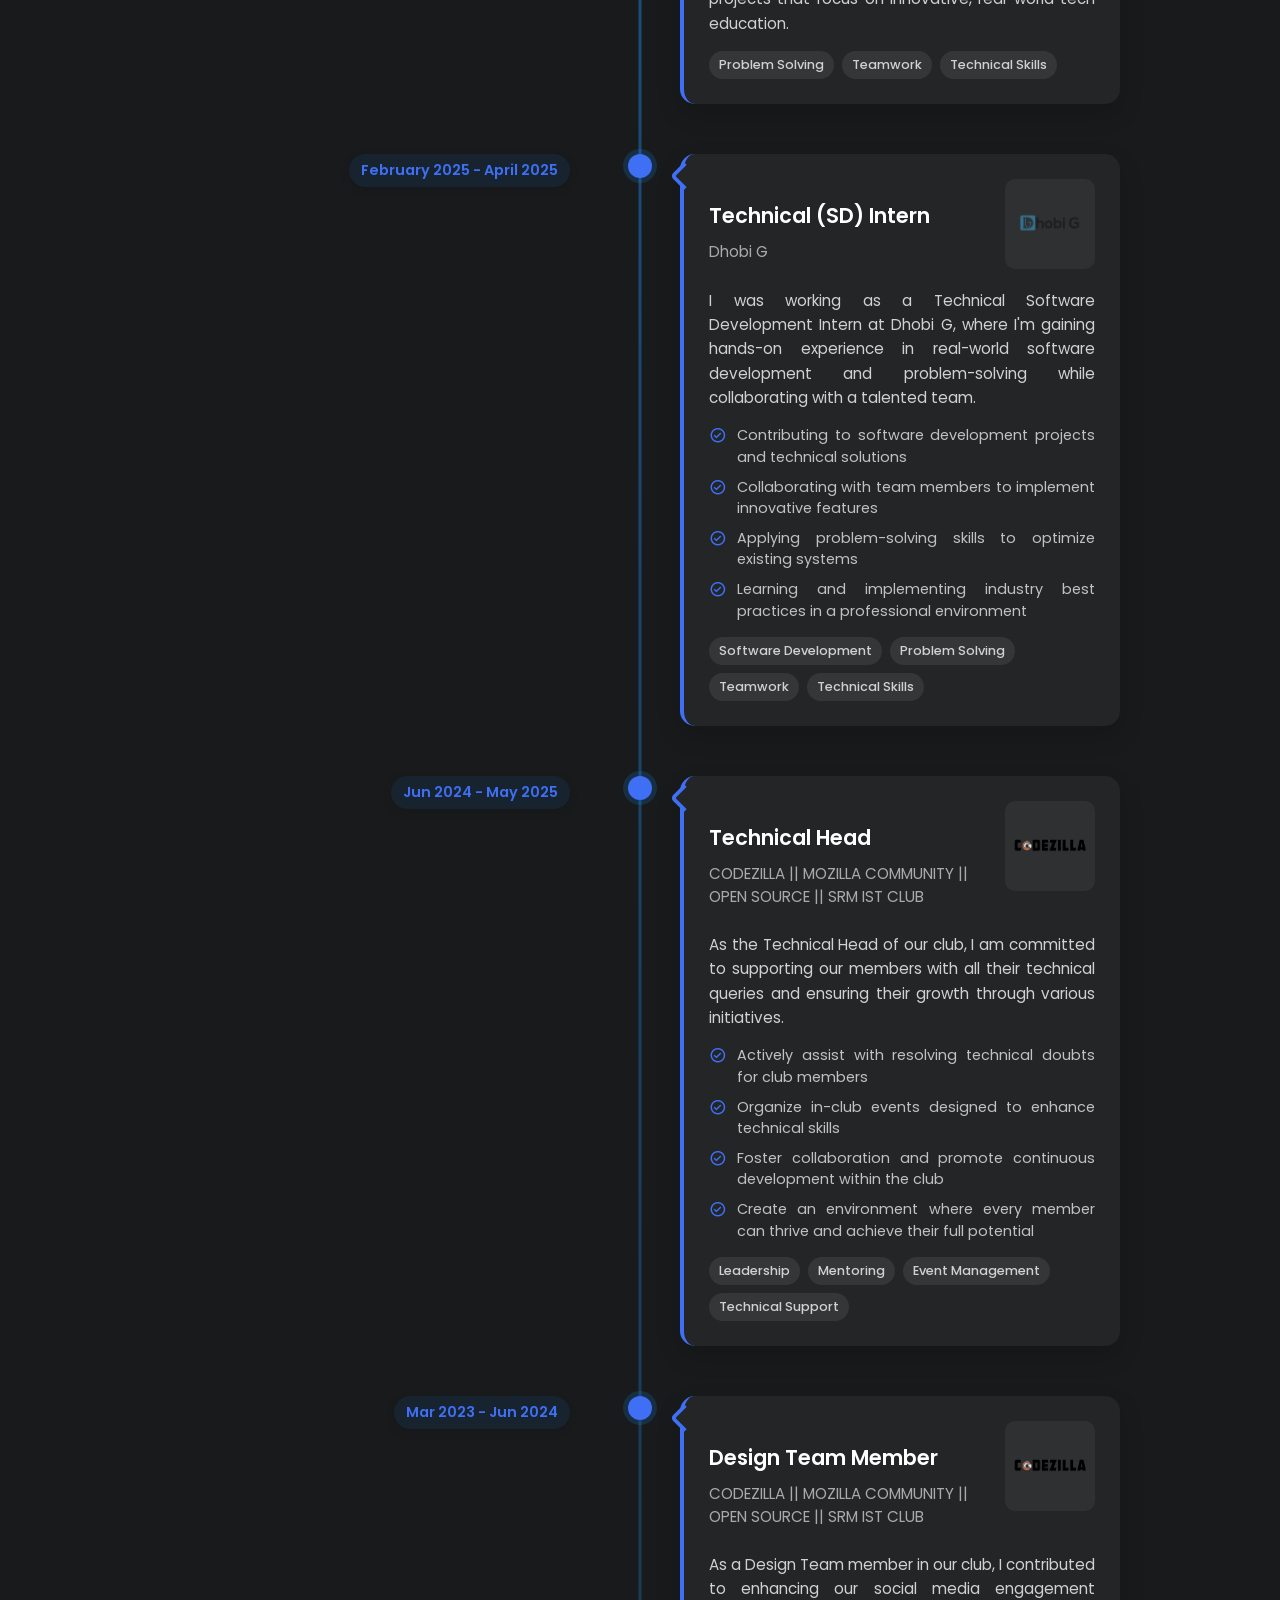
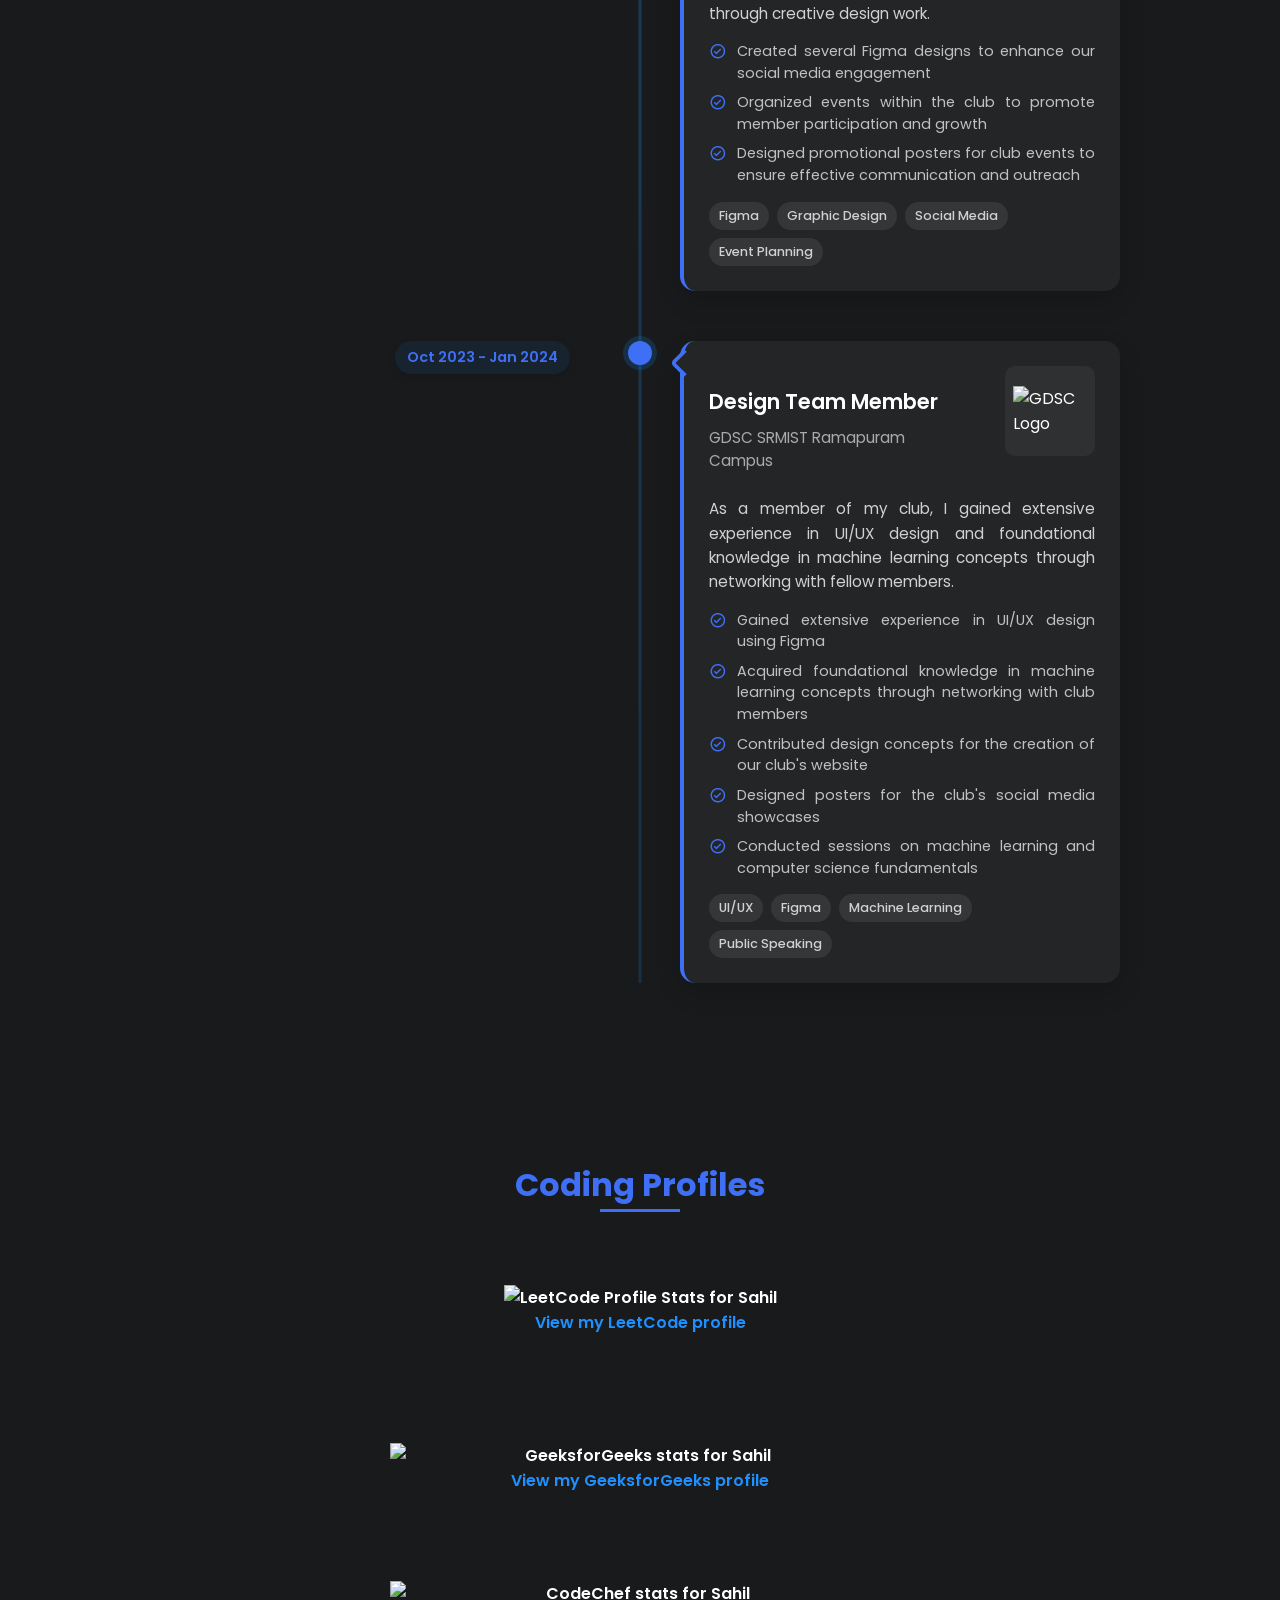
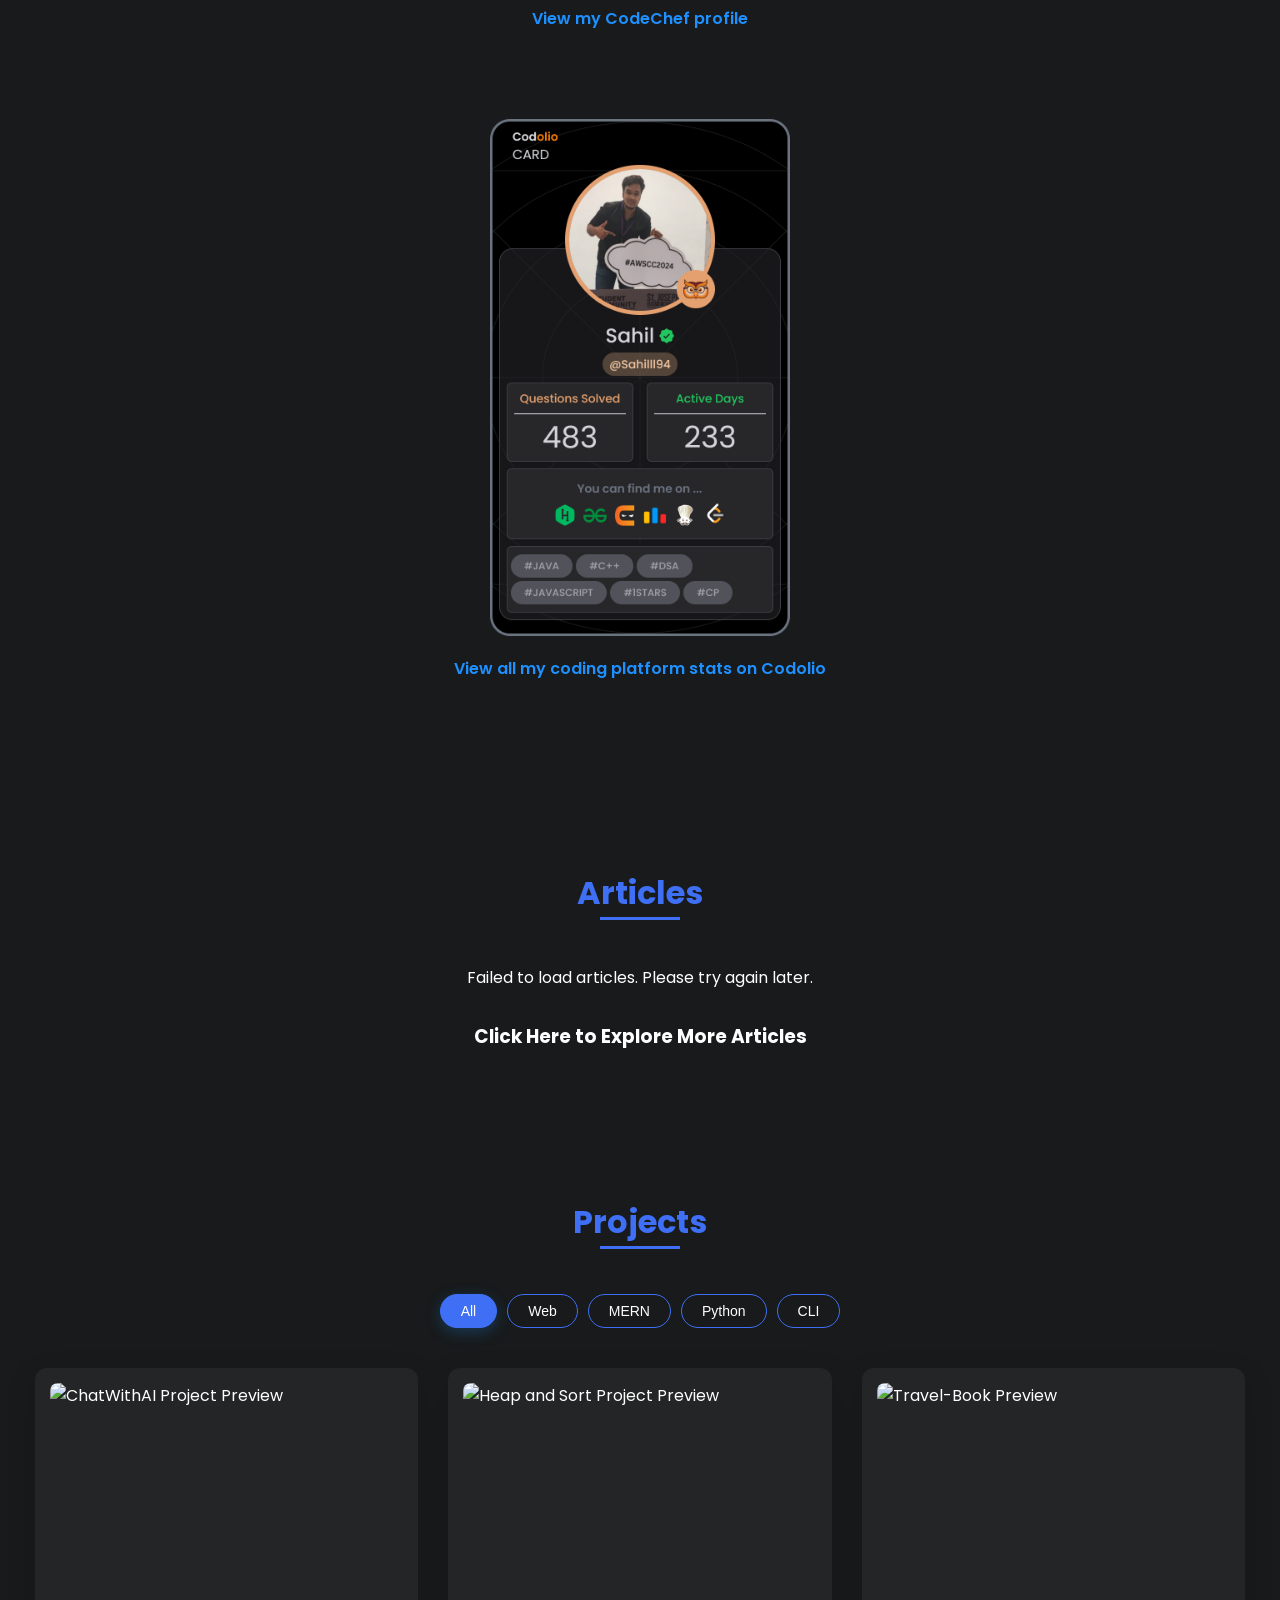
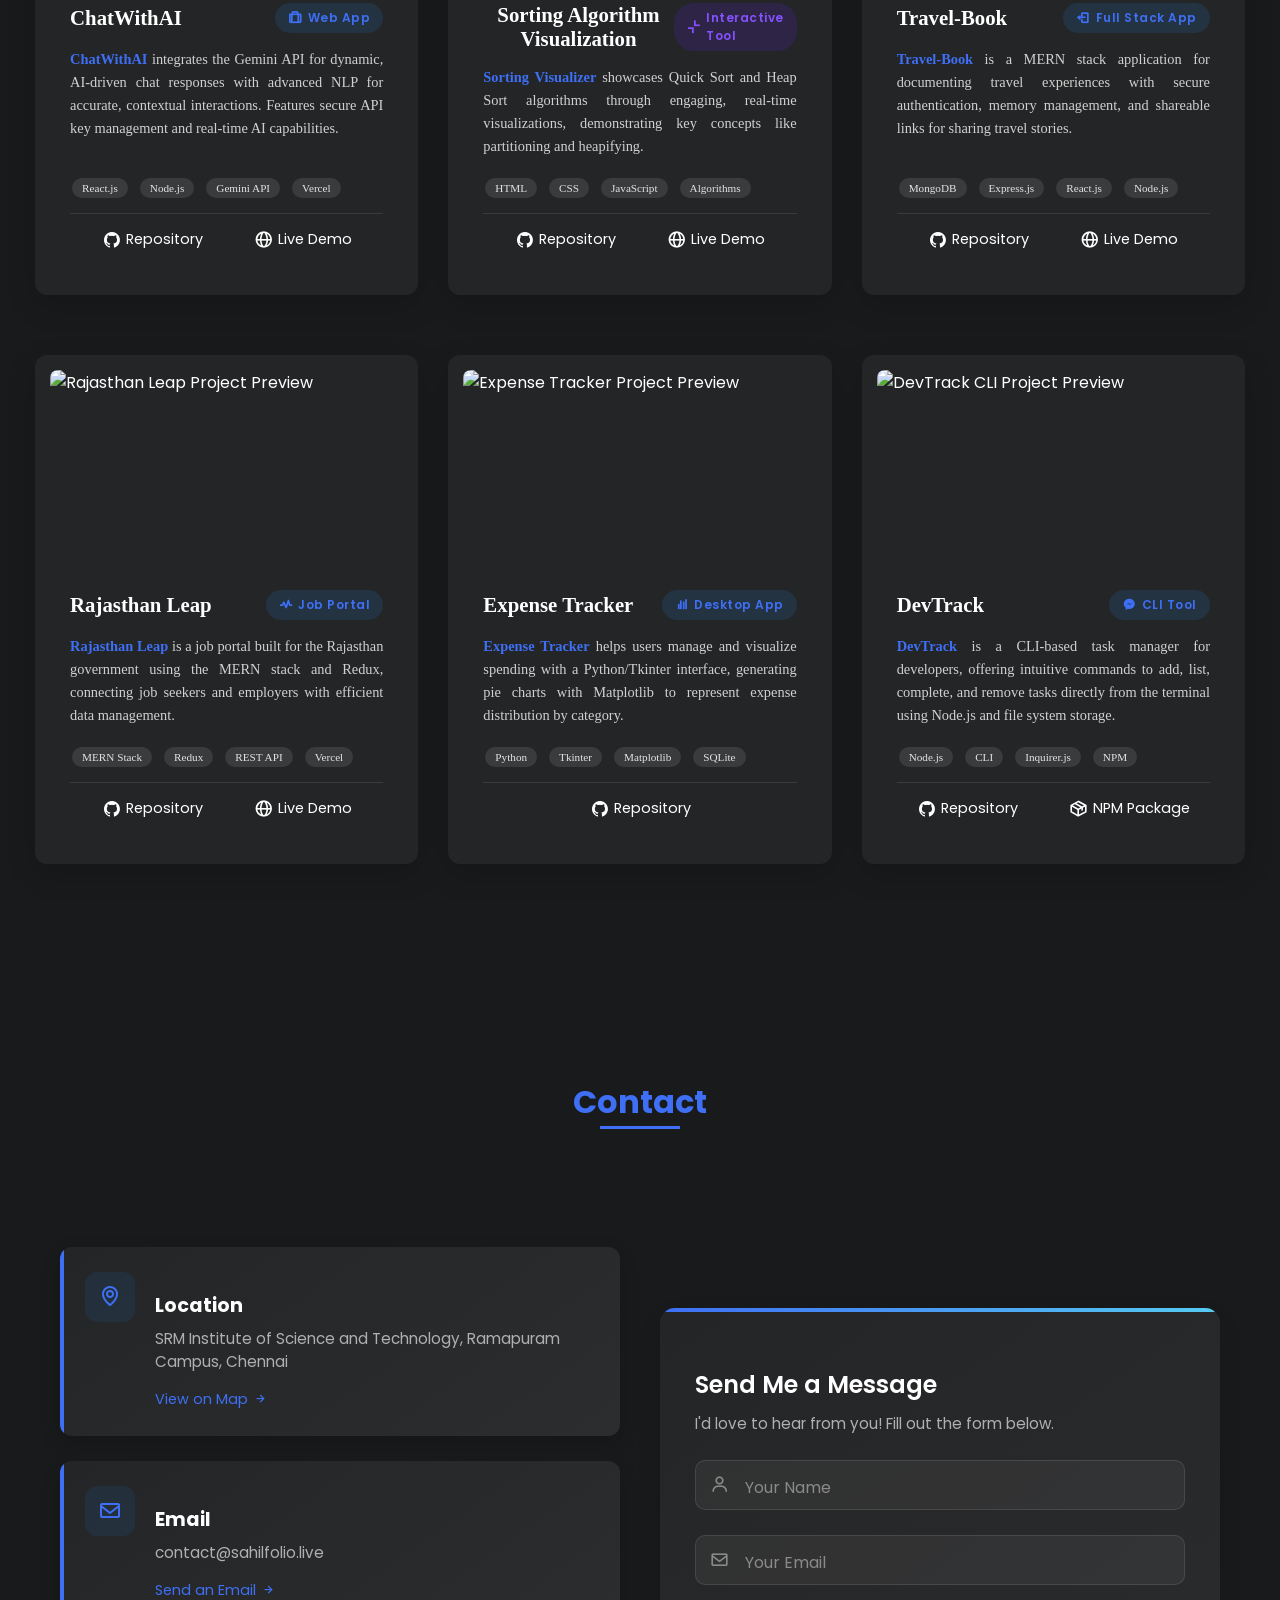
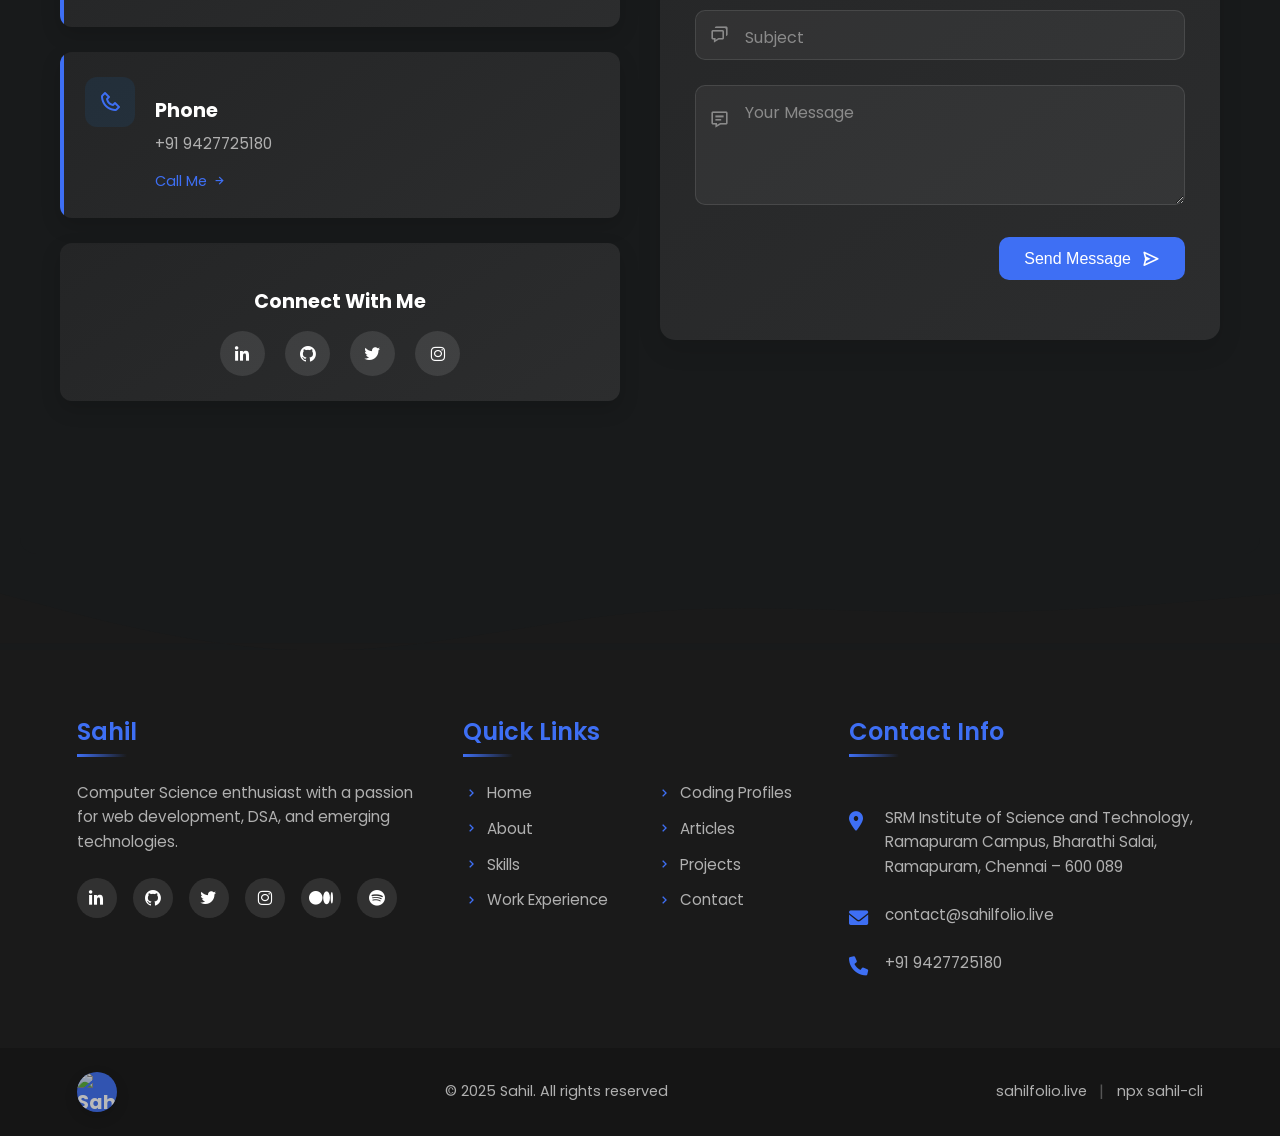
==== commit 54df9e01: "Merge branch 'dark' of https://github.com/Sahilll94/My-Portfolio into dark" ====
--- a/index.html
+++ b/index.html
@@ -435,7 +435,7 @@
                  <div class="timeline-item">
                     <div class="timeline-dot"></div>
                     <div class="timeline-date">
-                        <span>March 2025 - Present</span>
+                        <span>February 2025 - April 2025 </span>
                     </div>
                     <div class="timeline-content">
                         <div class="timeline-header">
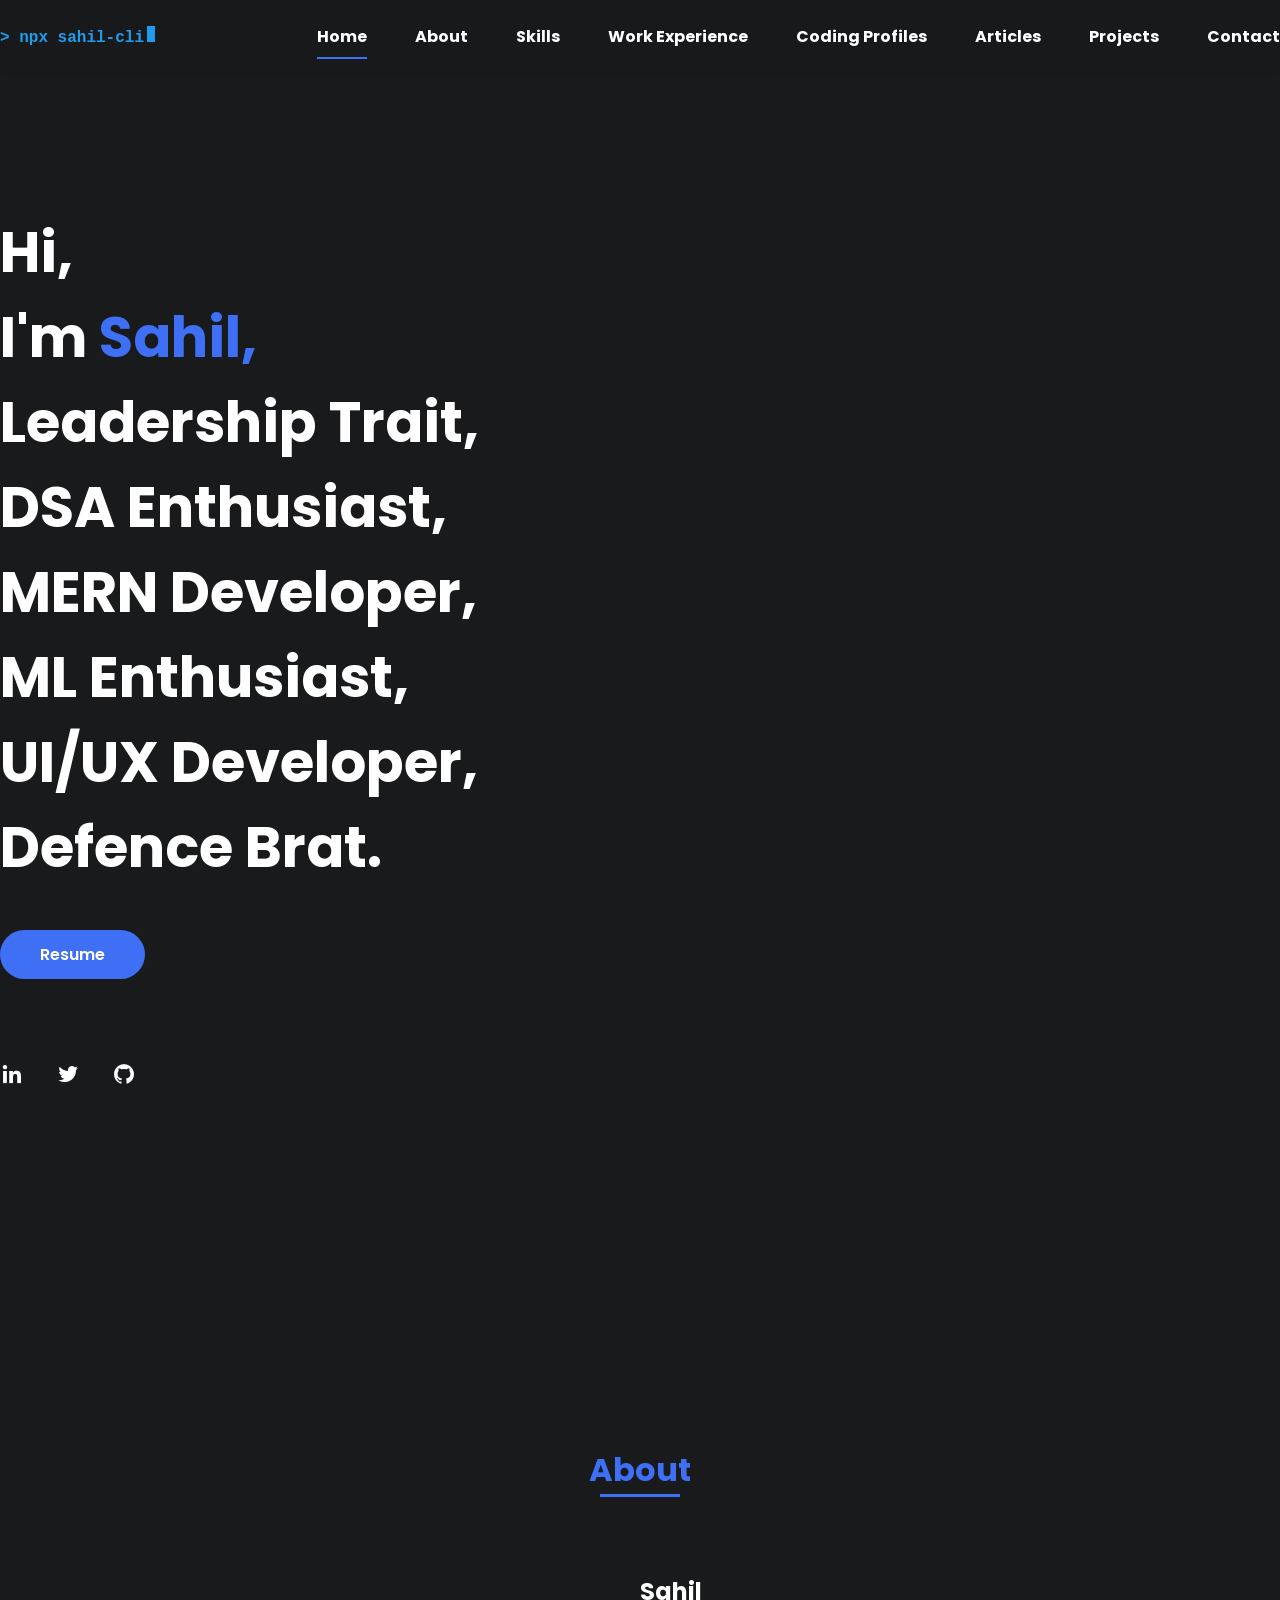
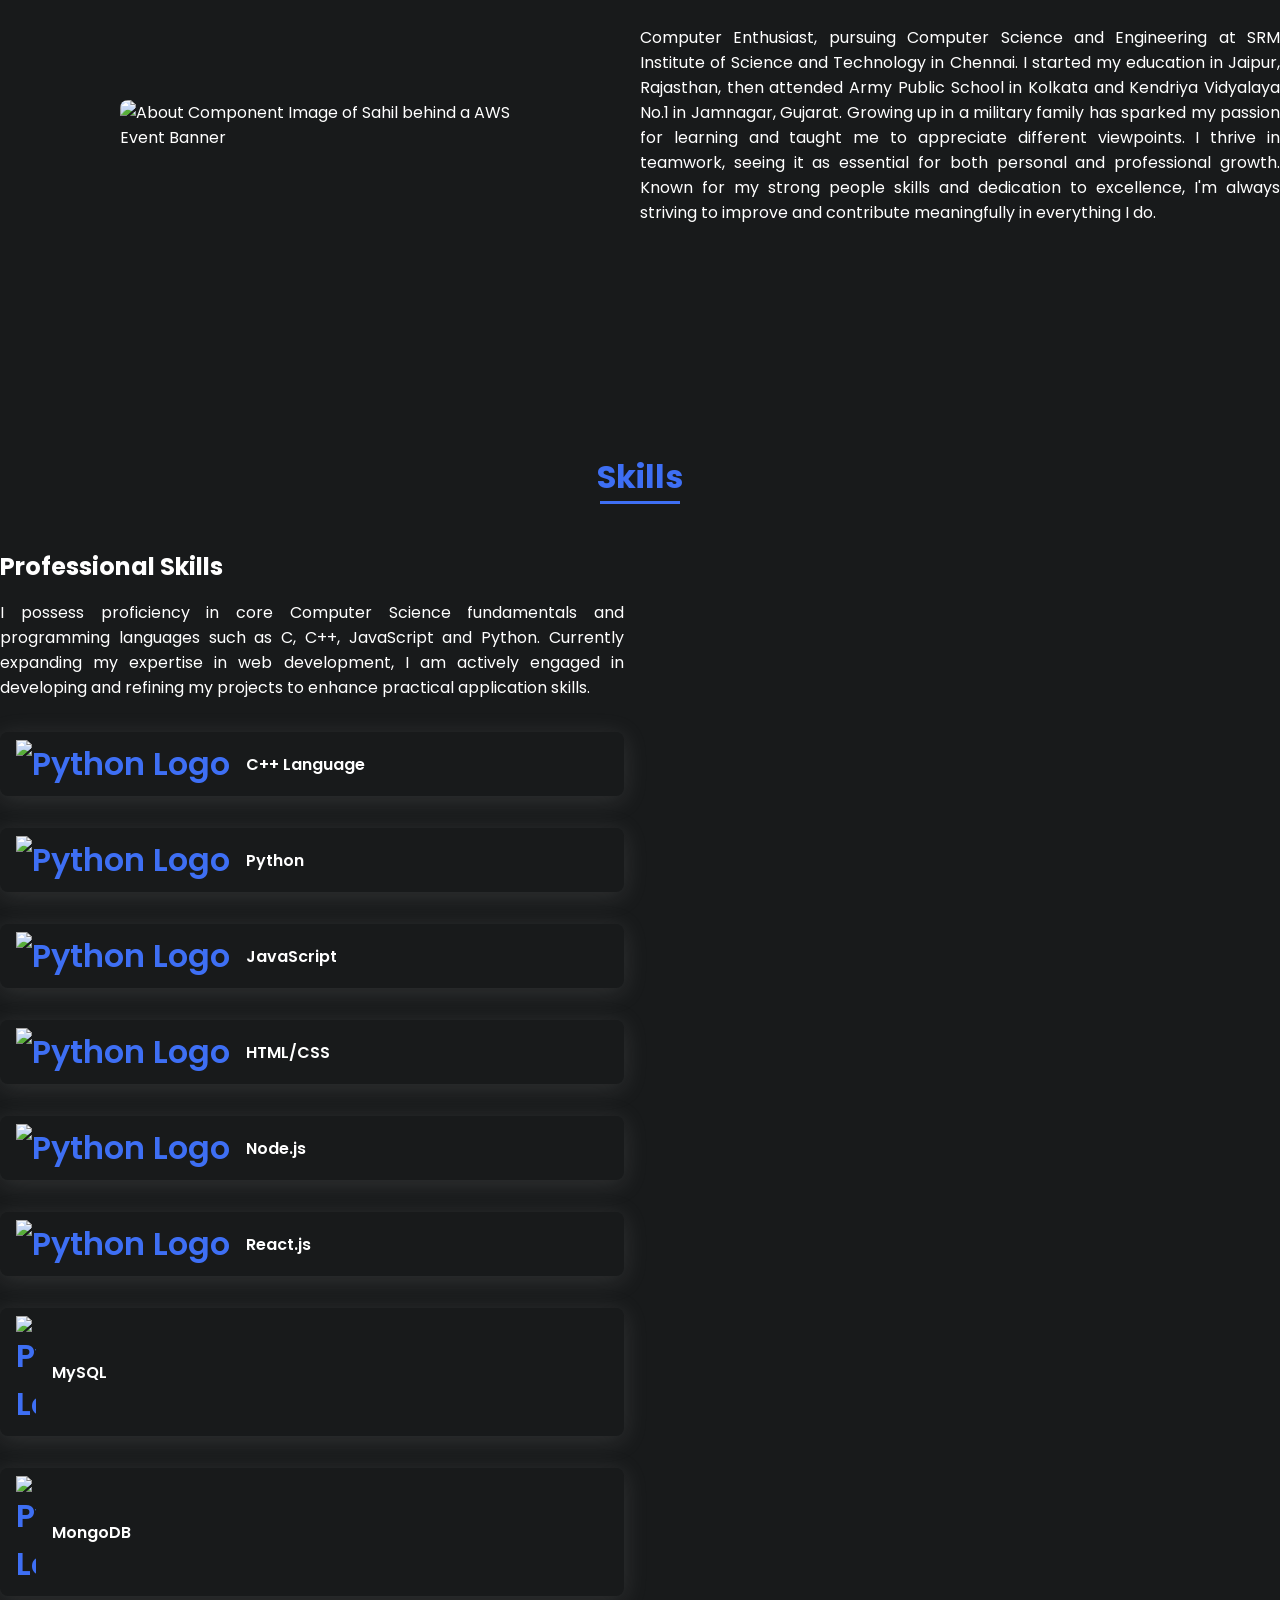
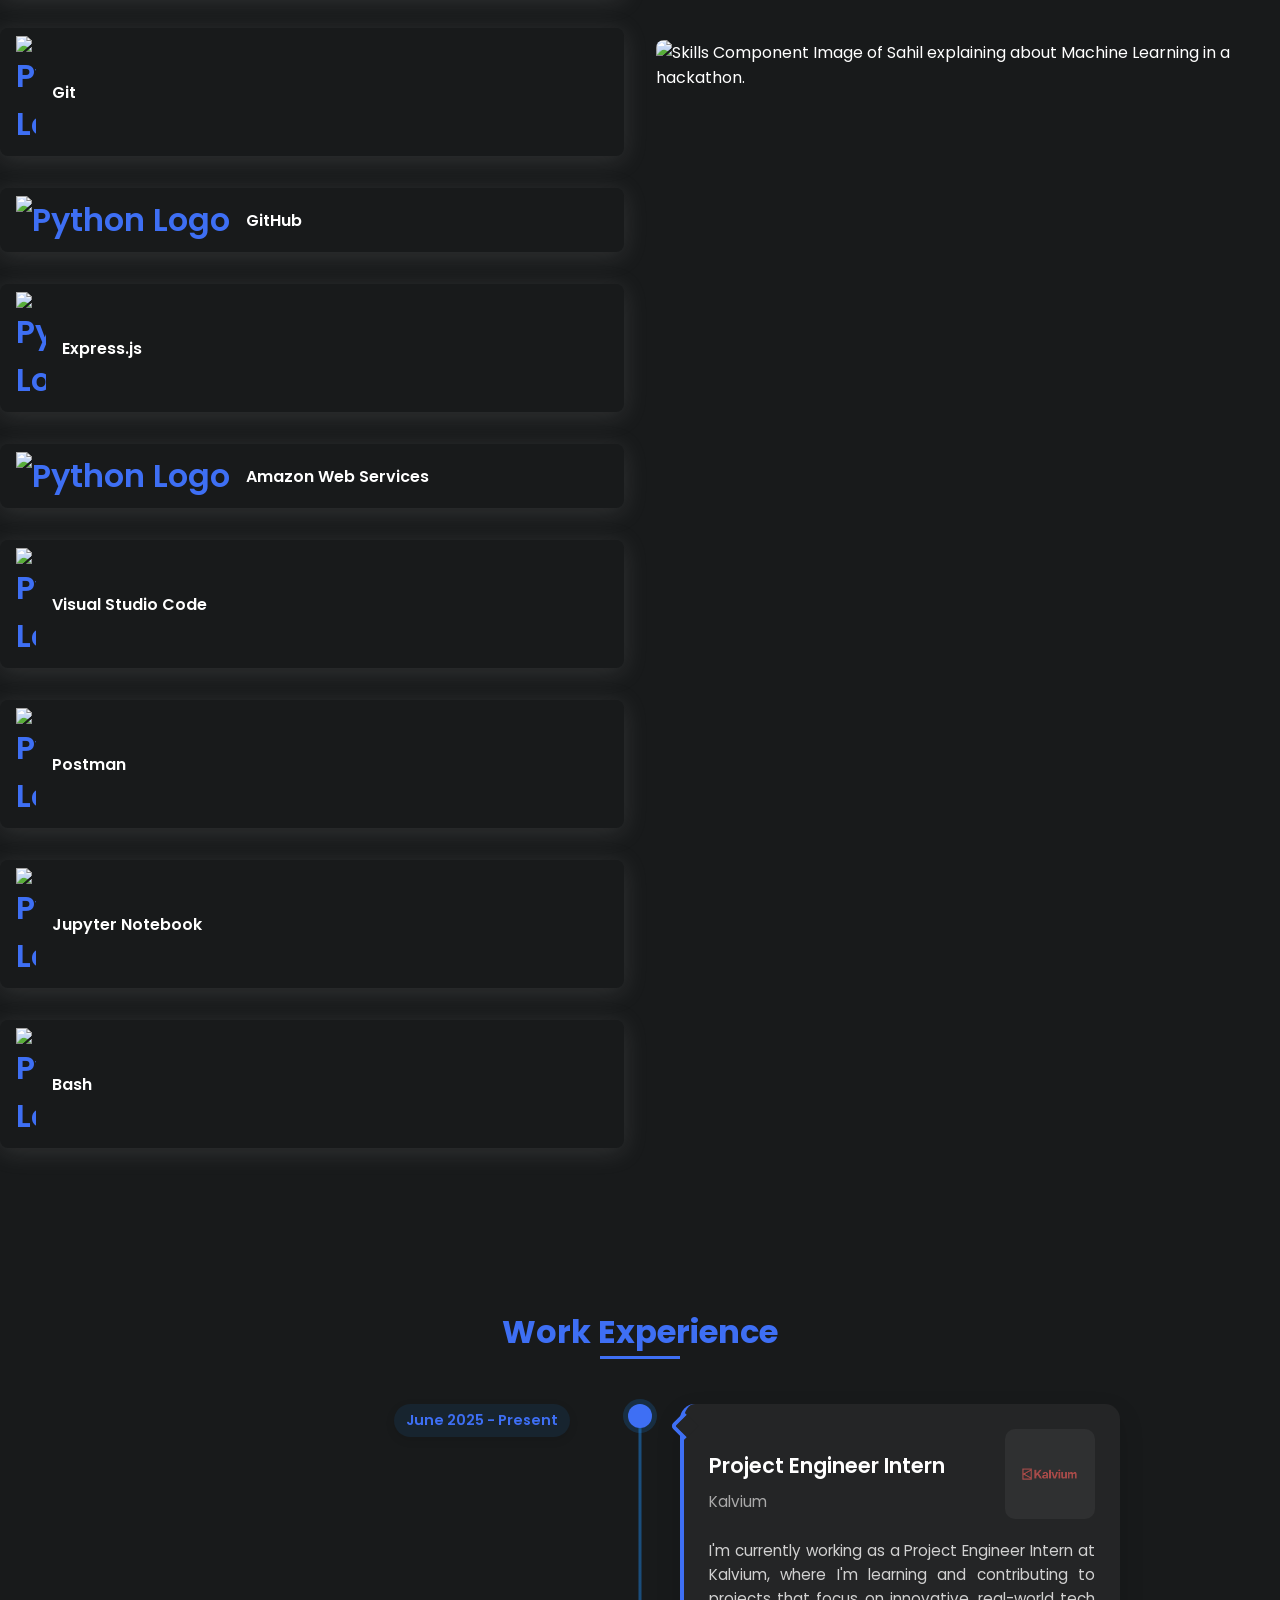
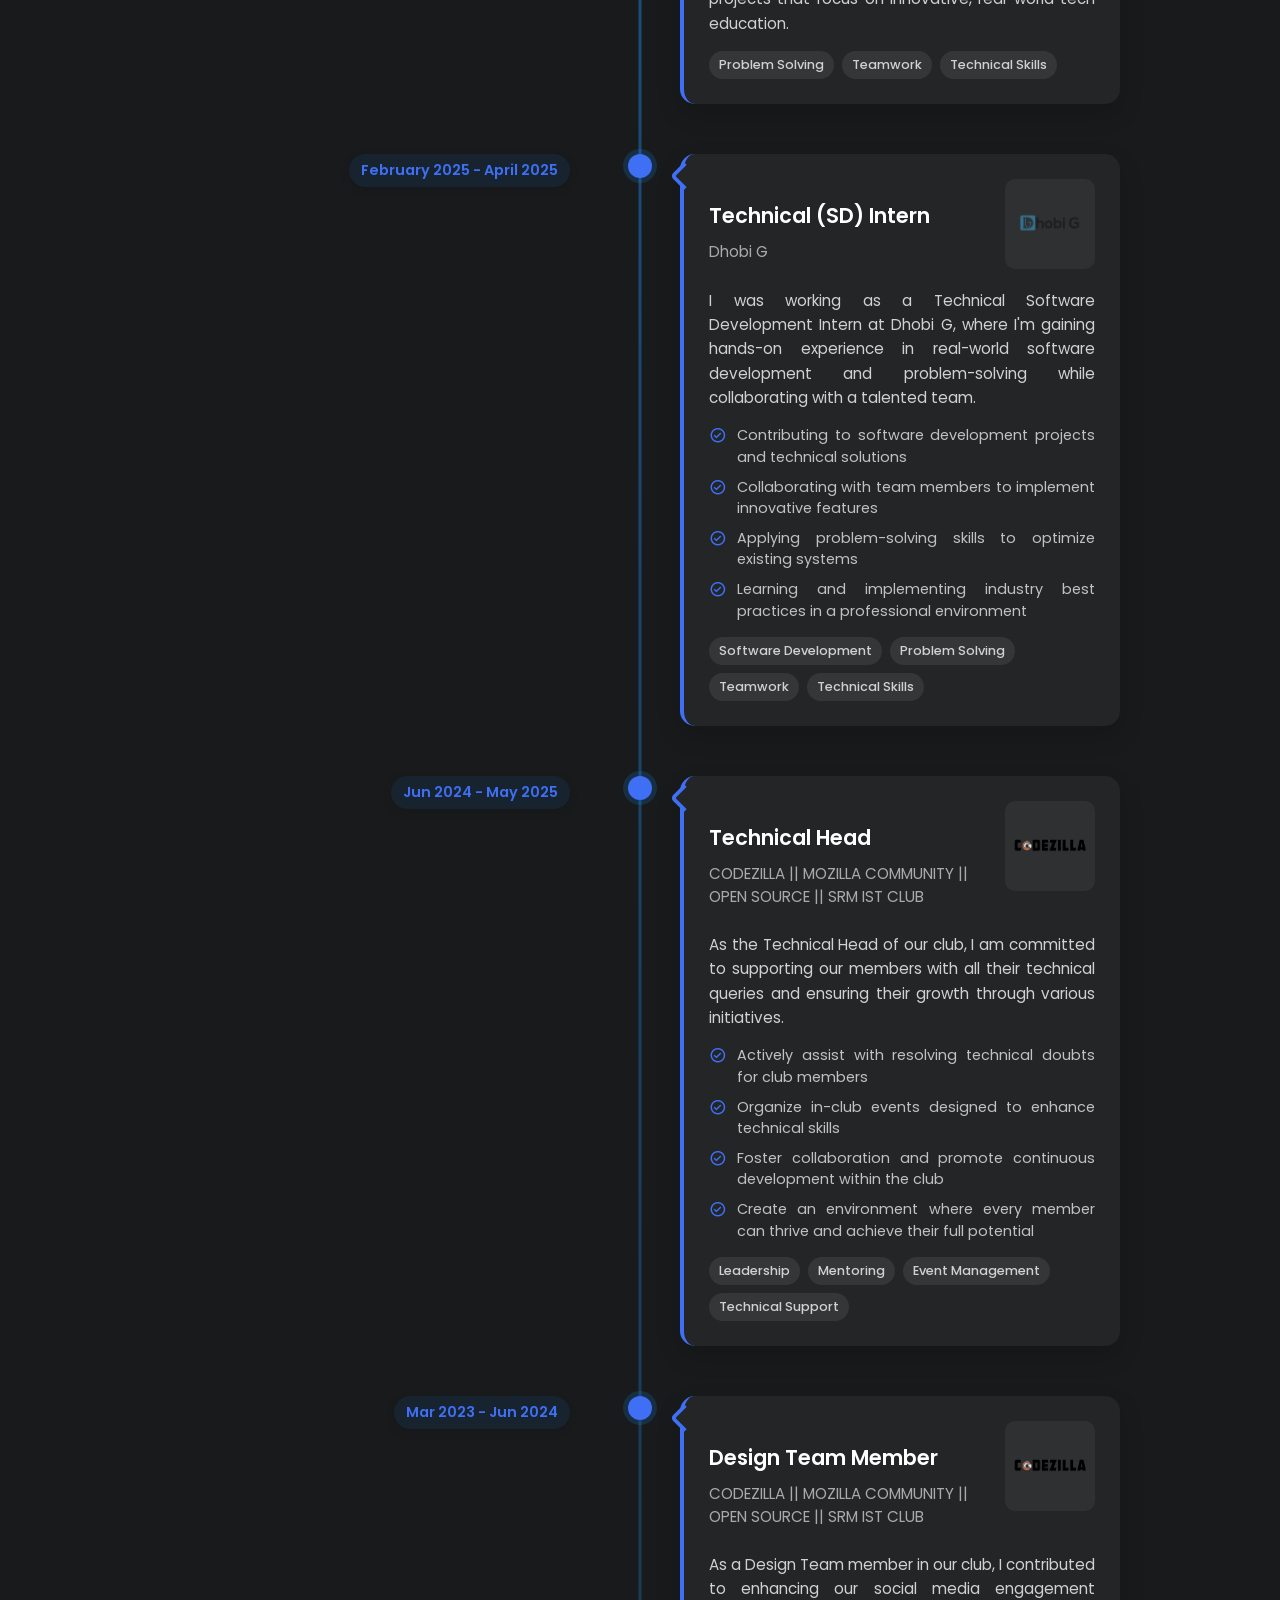
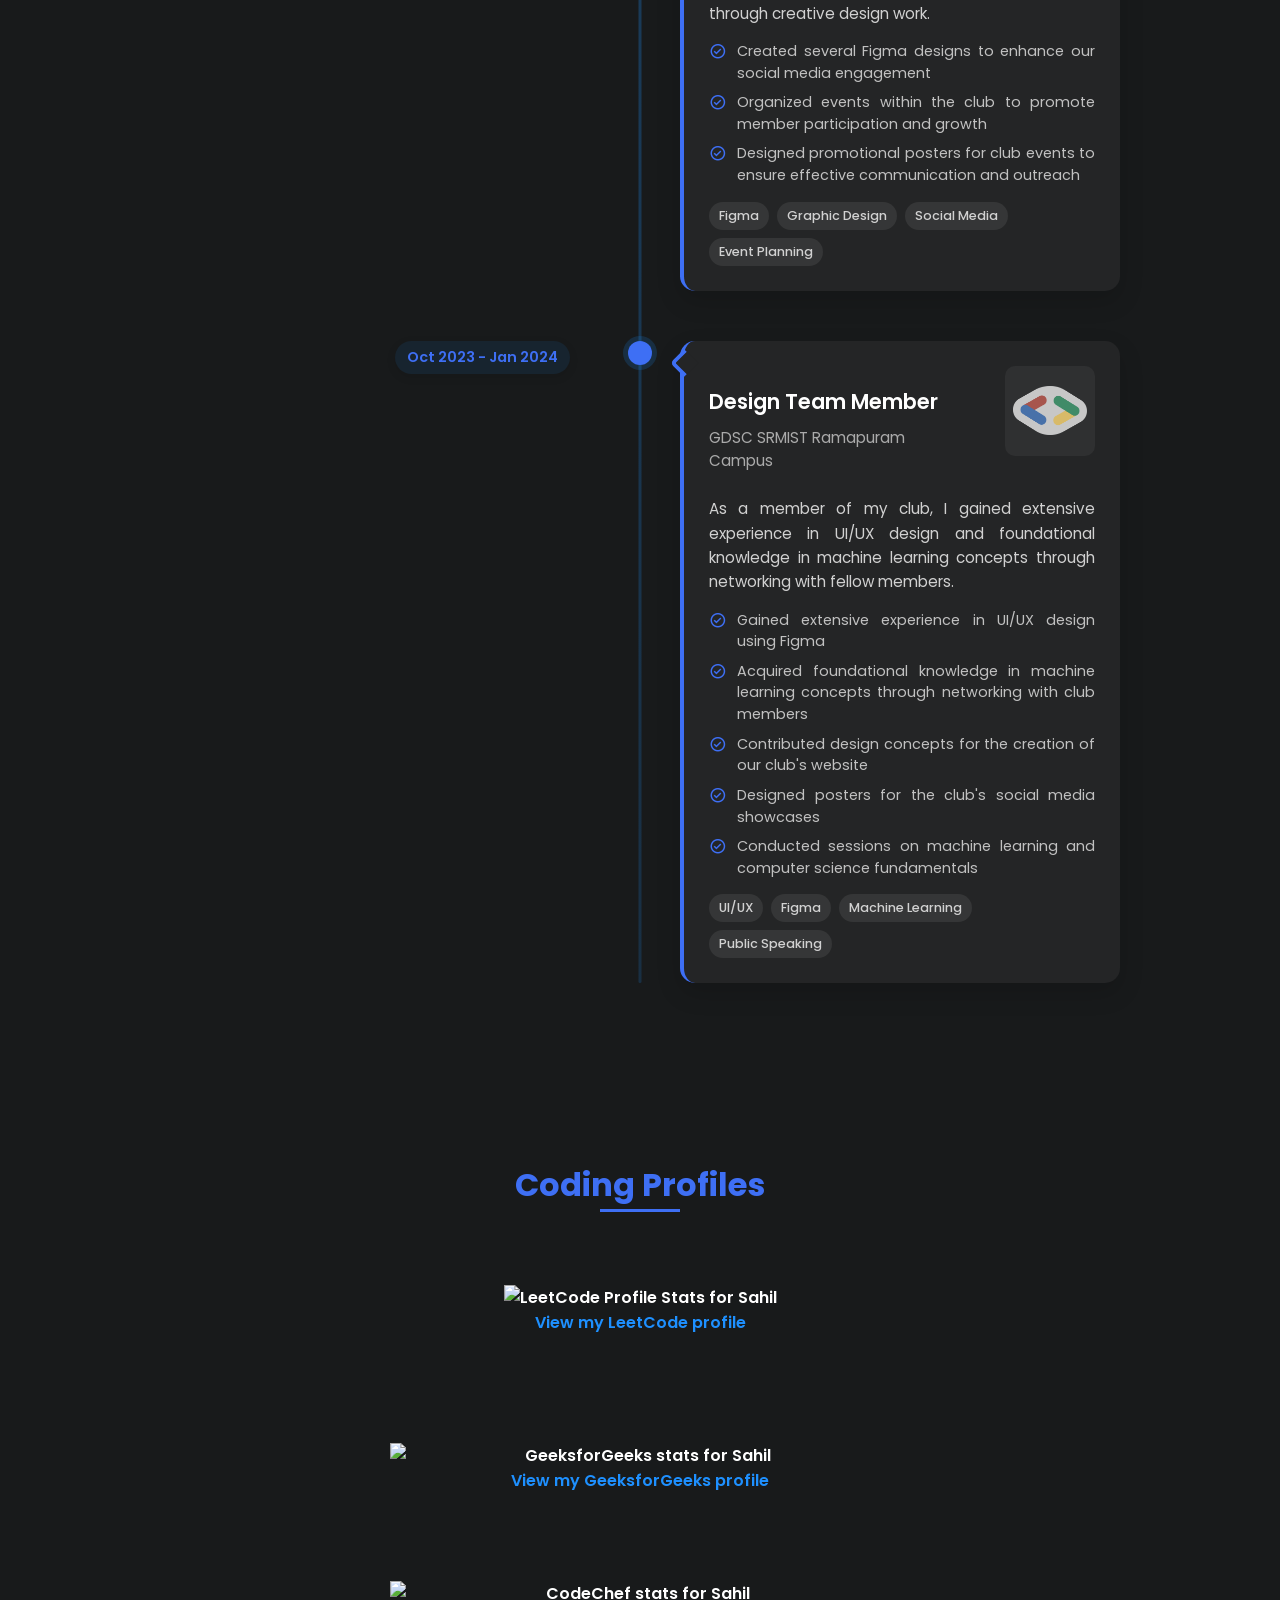
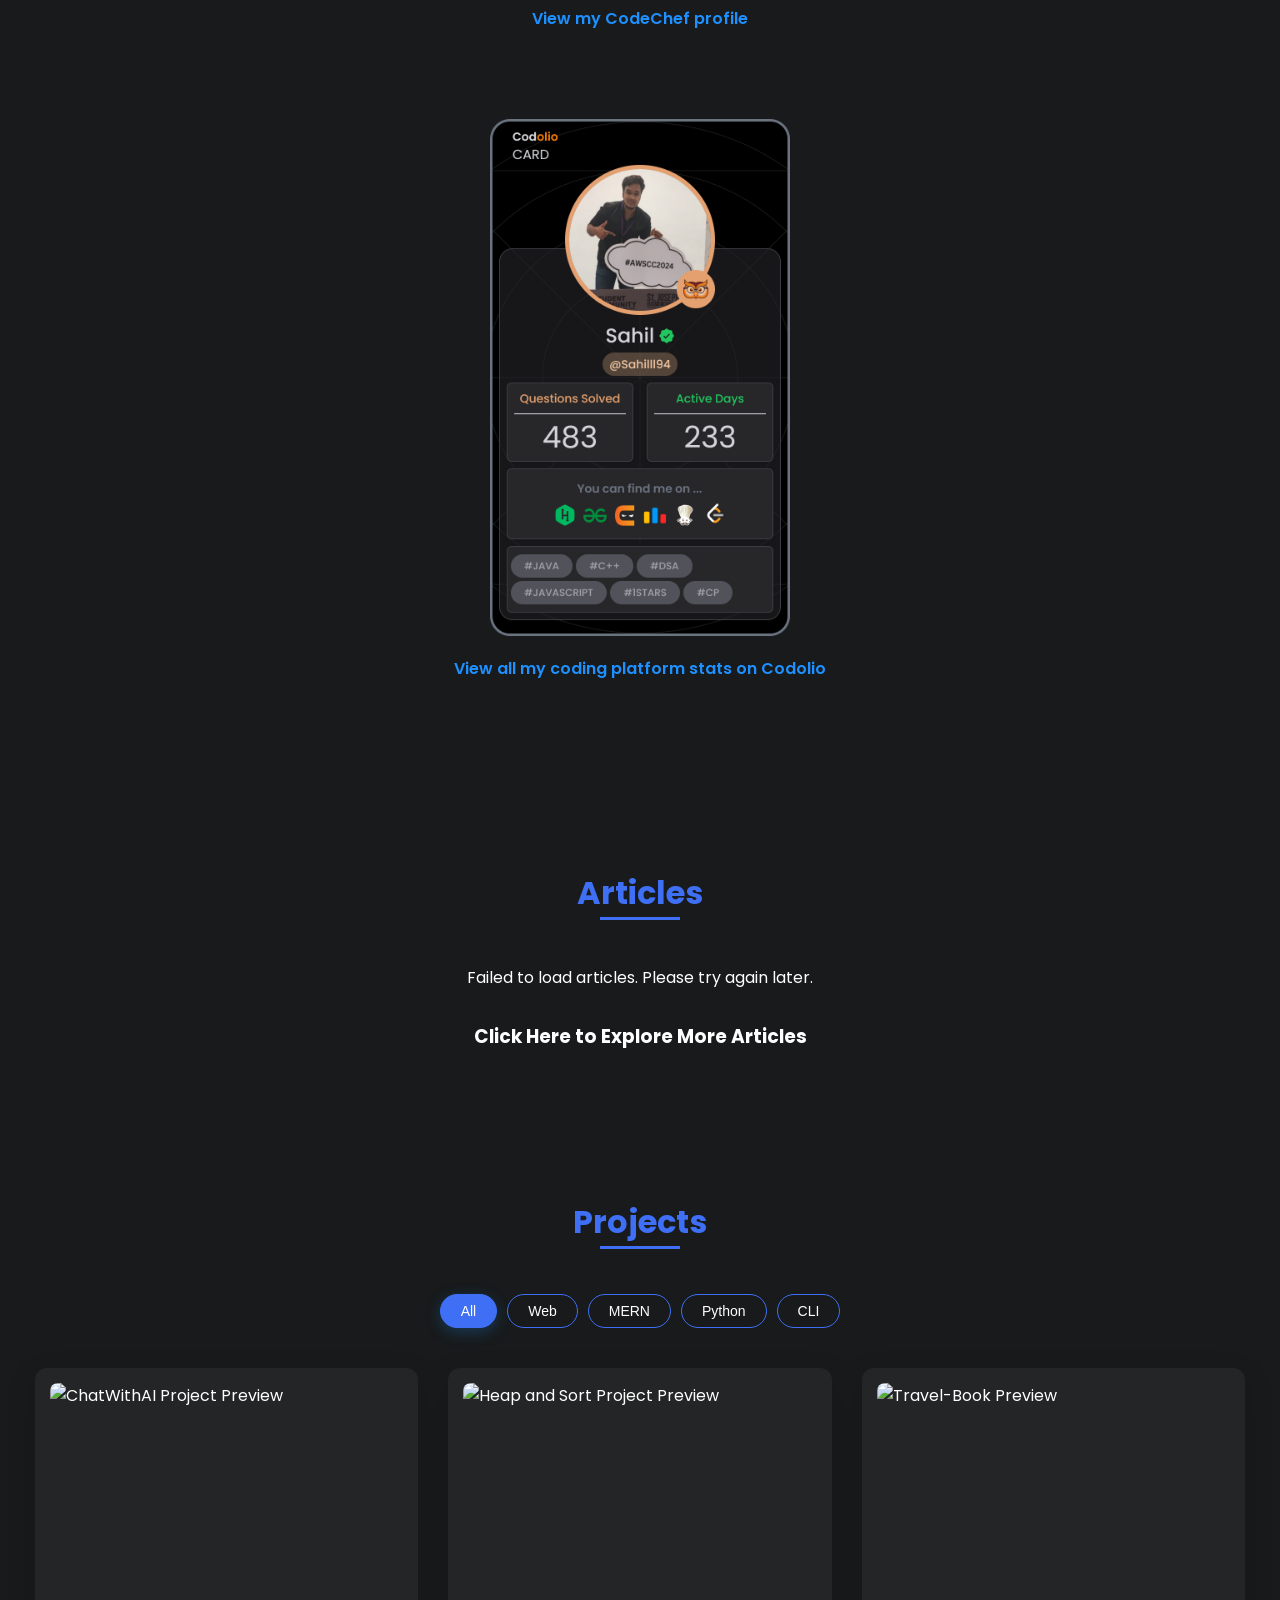
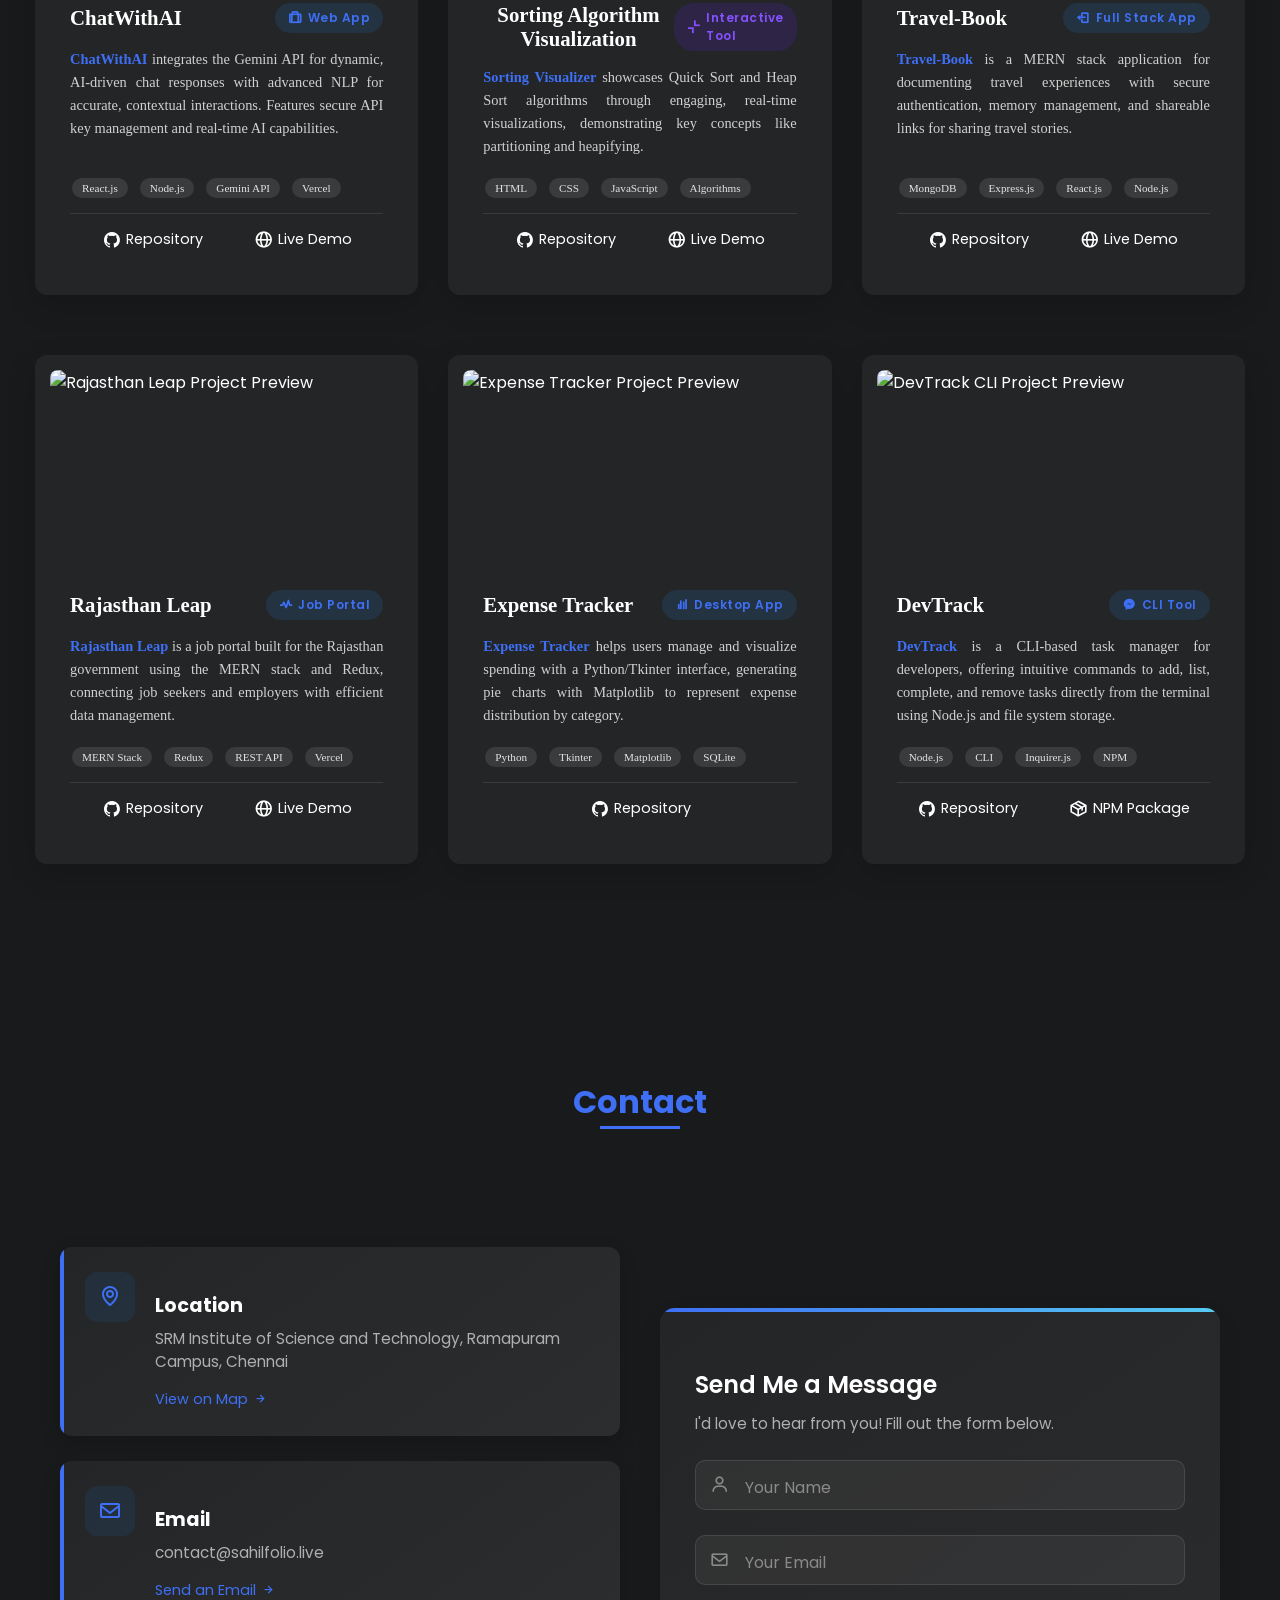
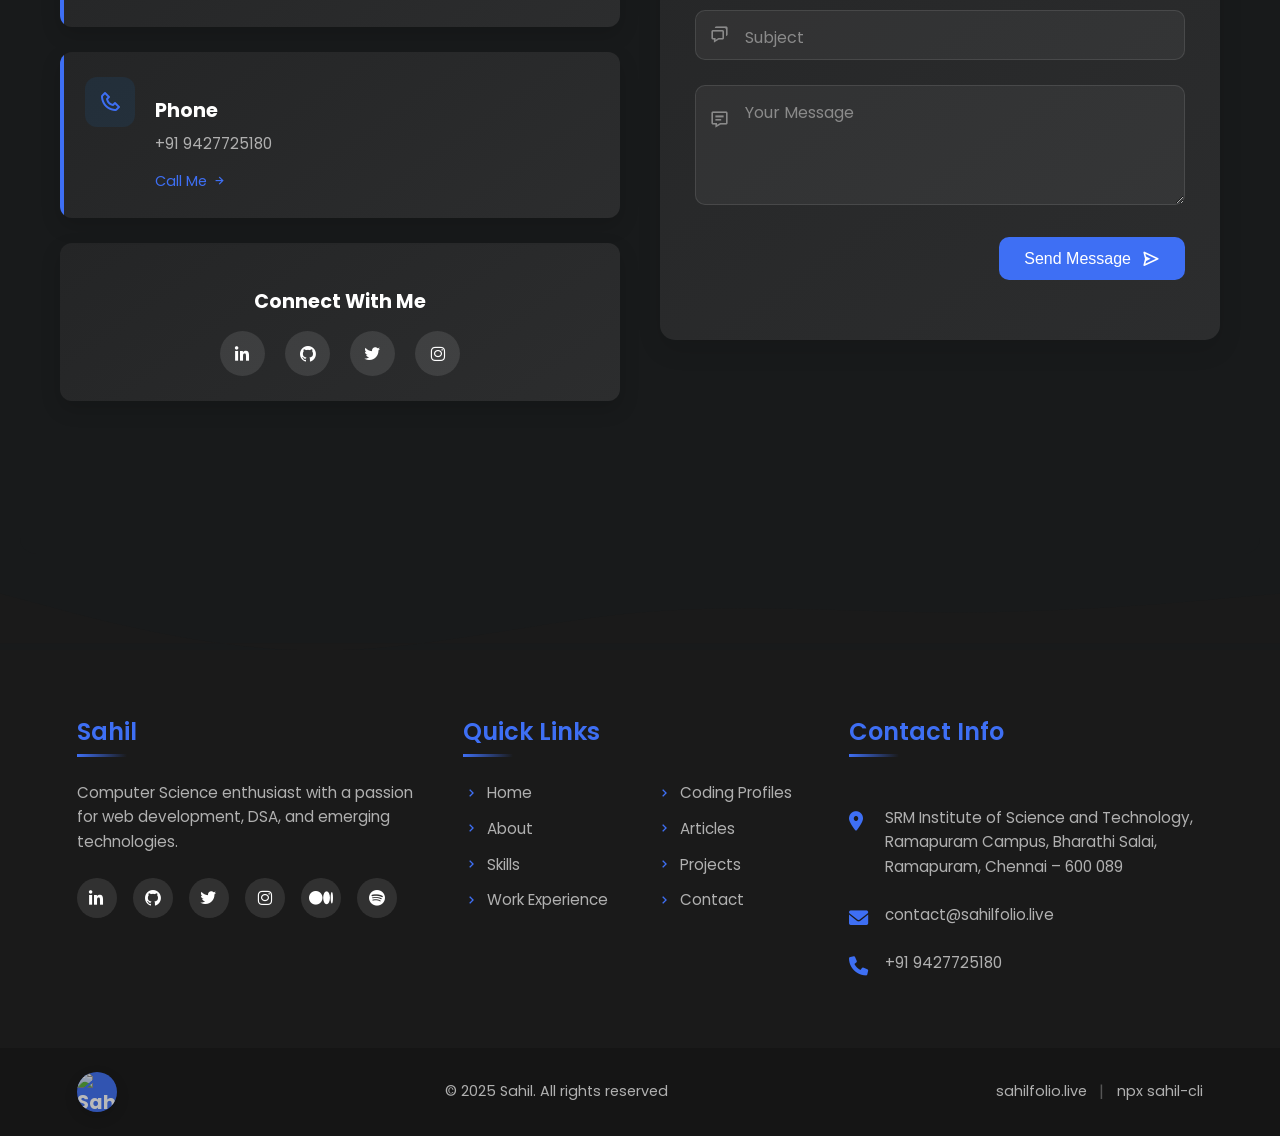
==== commit fafd6b15: "added logo" ====
--- a/index.html
+++ b/index.html
@@ -573,7 +573,7 @@
                                 </div>
                             </div>
                             <div class="company-logo">
-                                <img src="assets/img/company-logos/gdsc-logo.png" alt="GDSC Logo">
+                                <img src="assets/img/company-logos/gdsc.png" alt="GDSC Logo">
                             </div>
                         </div>
                         <div class="timeline-body">
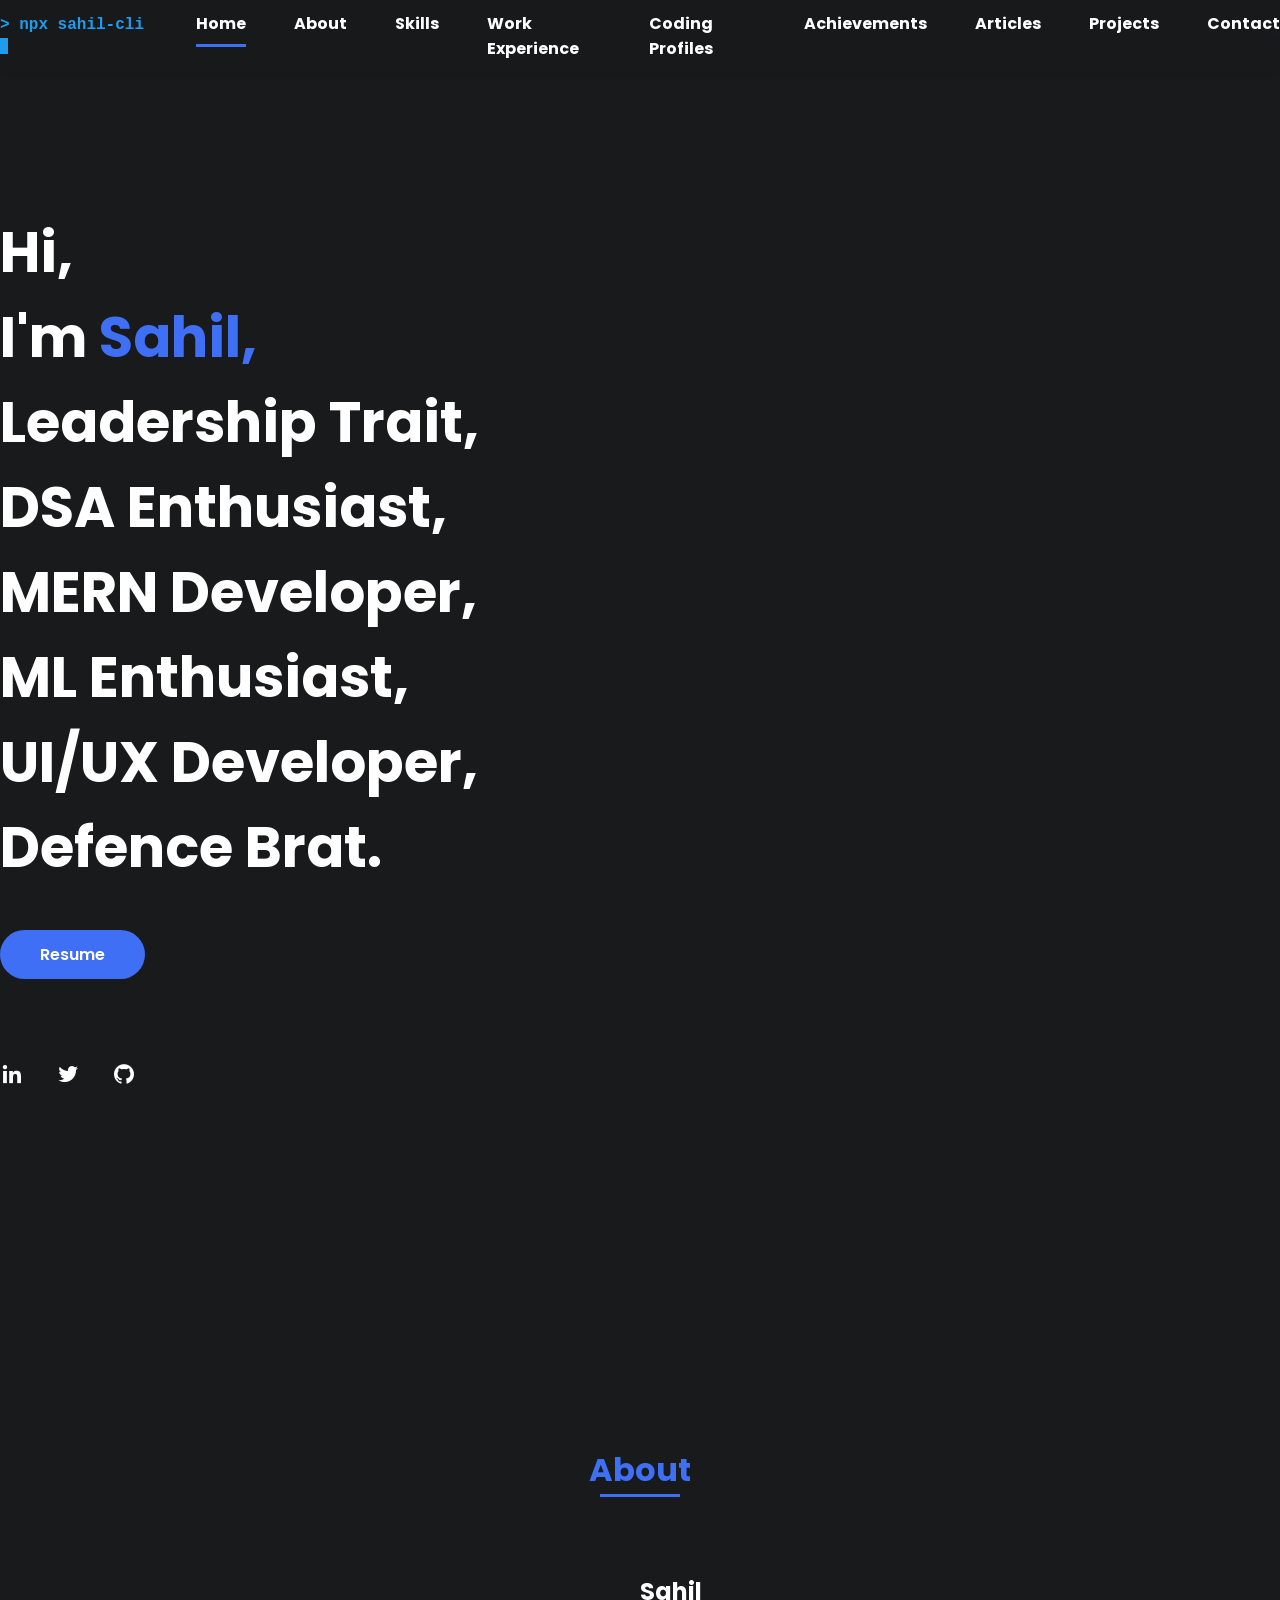
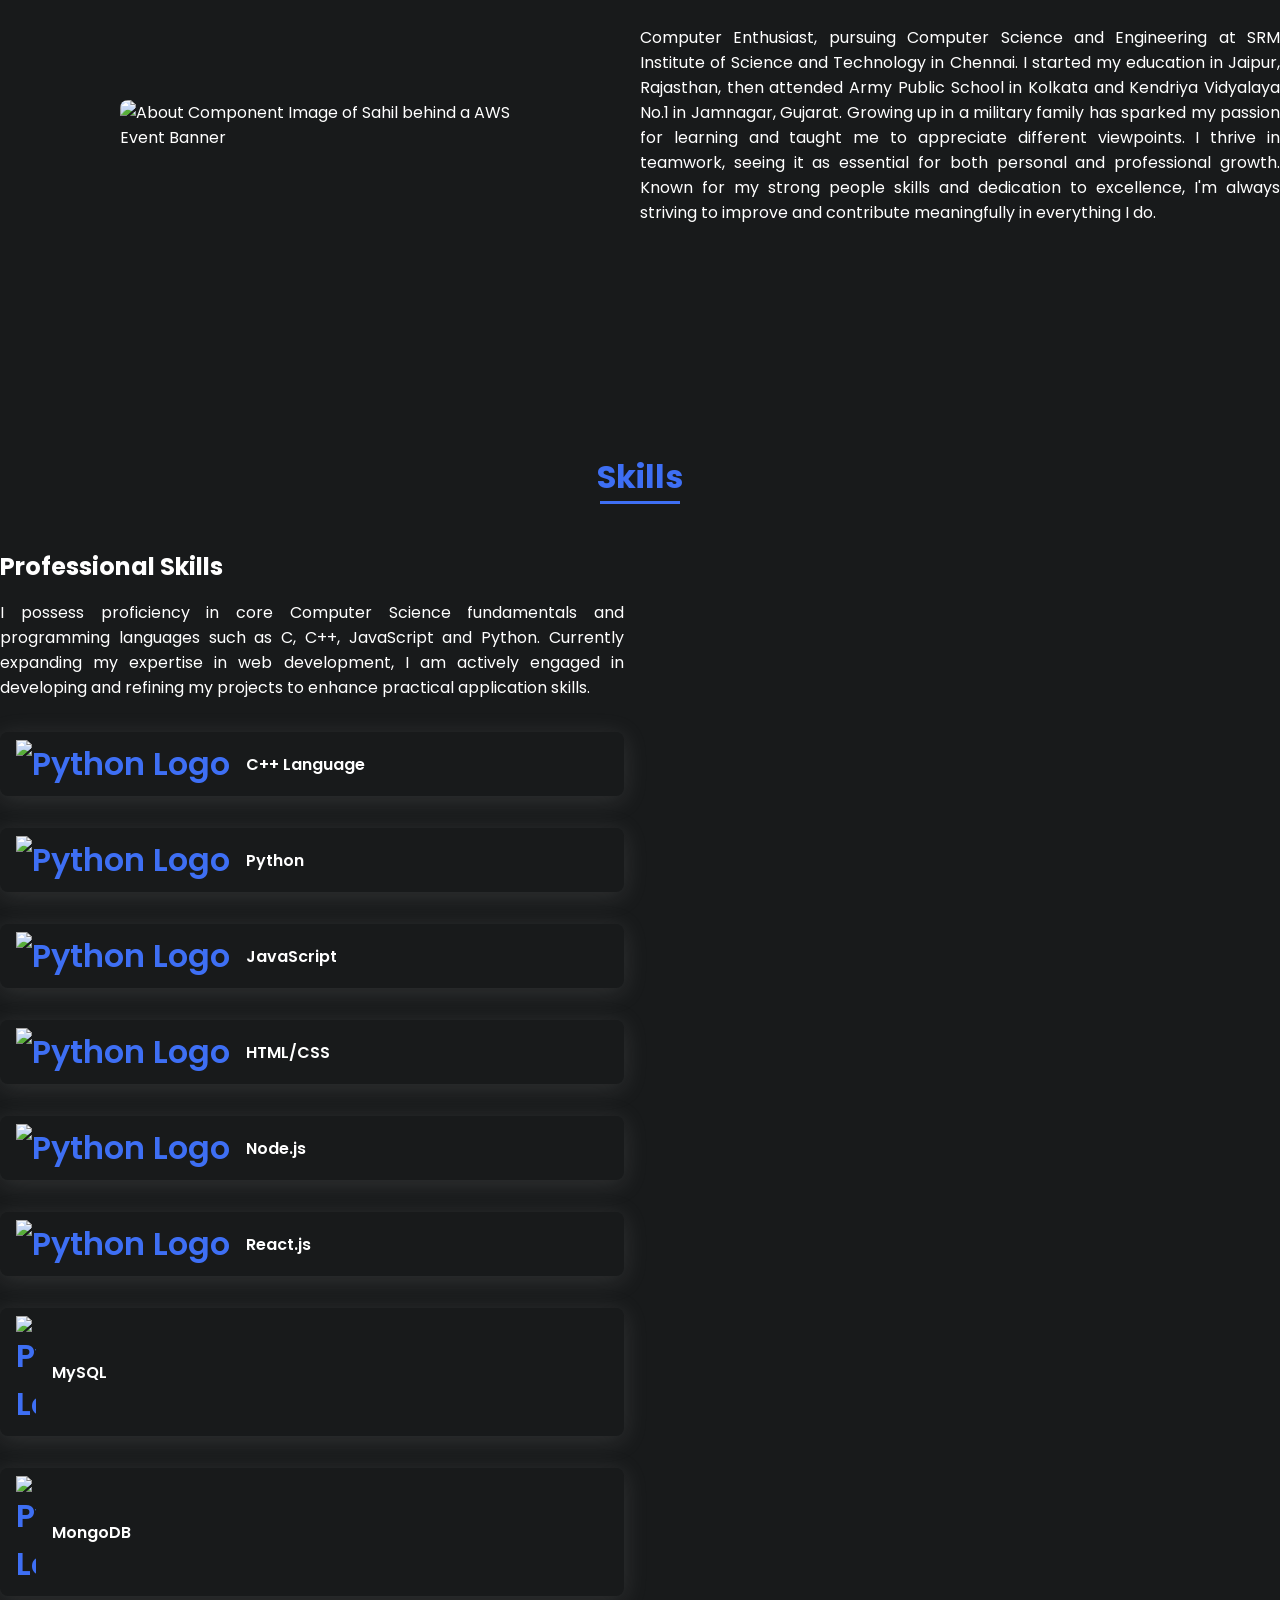
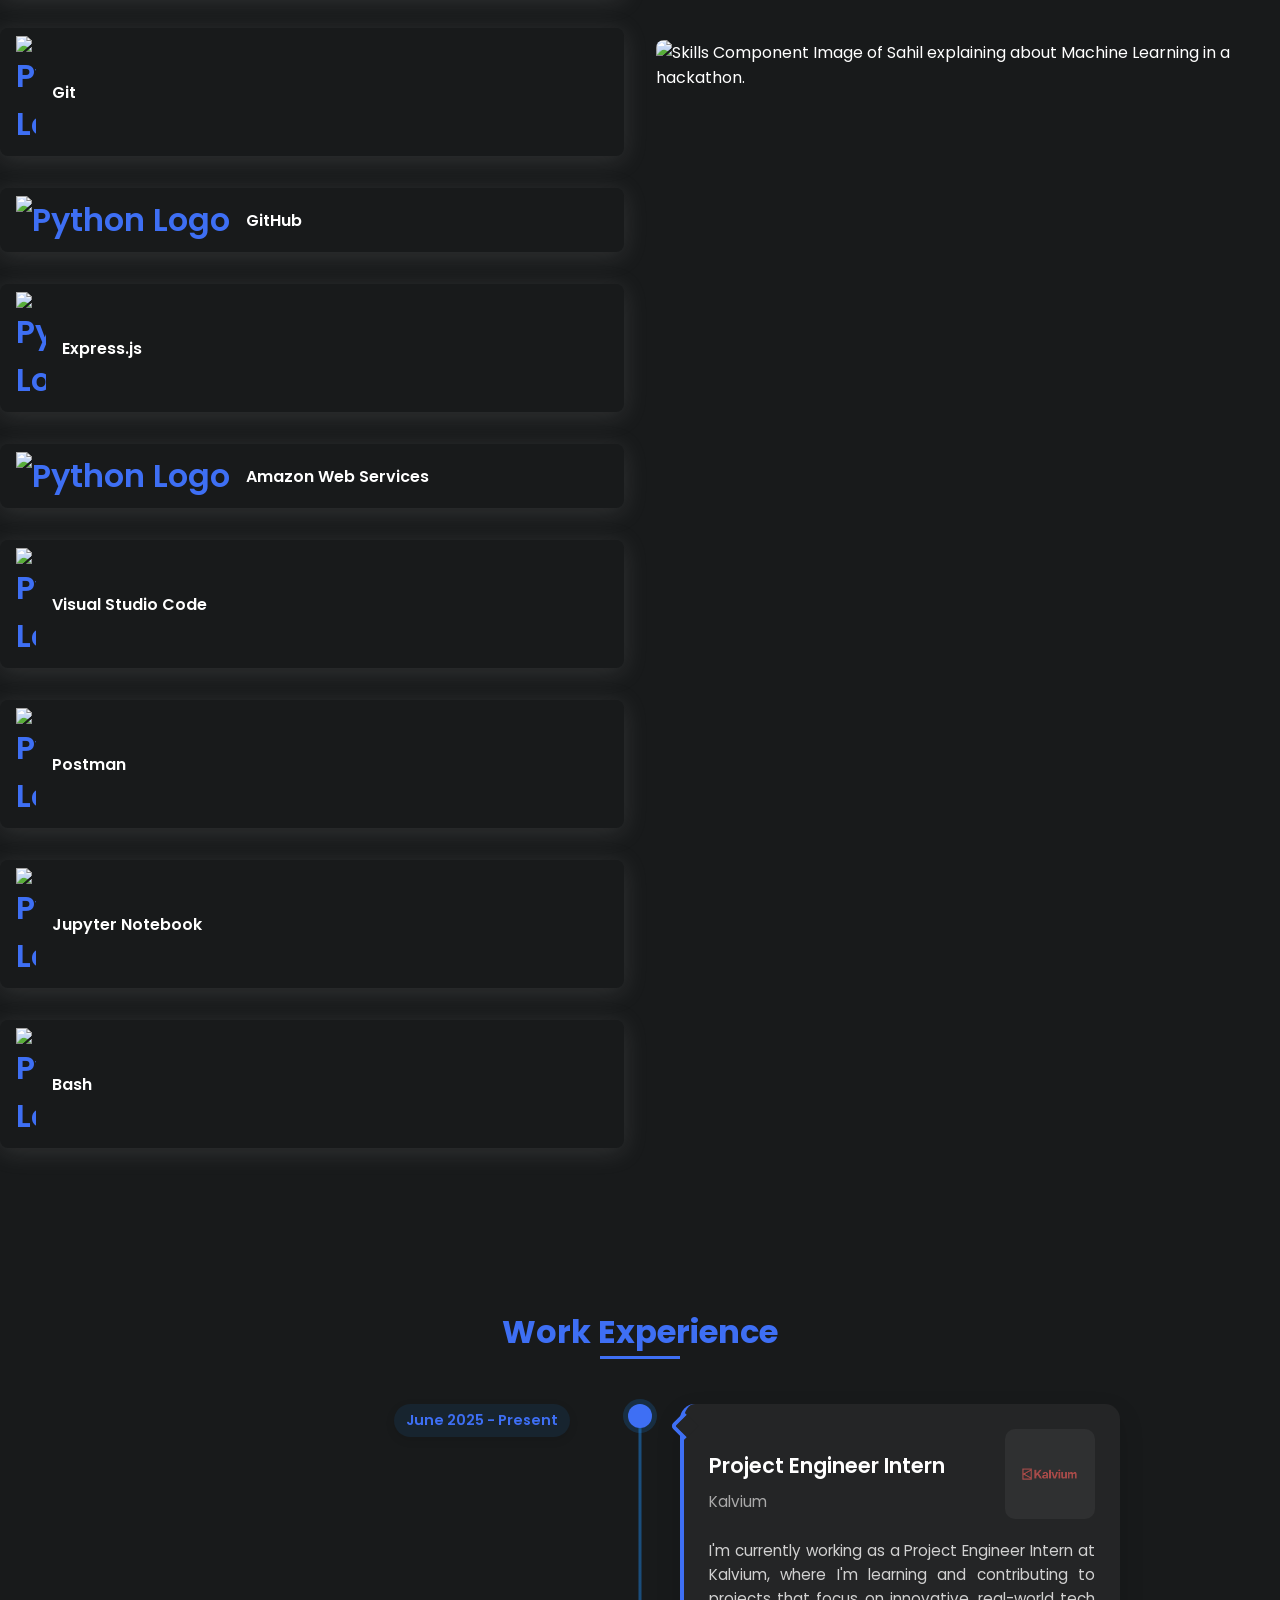
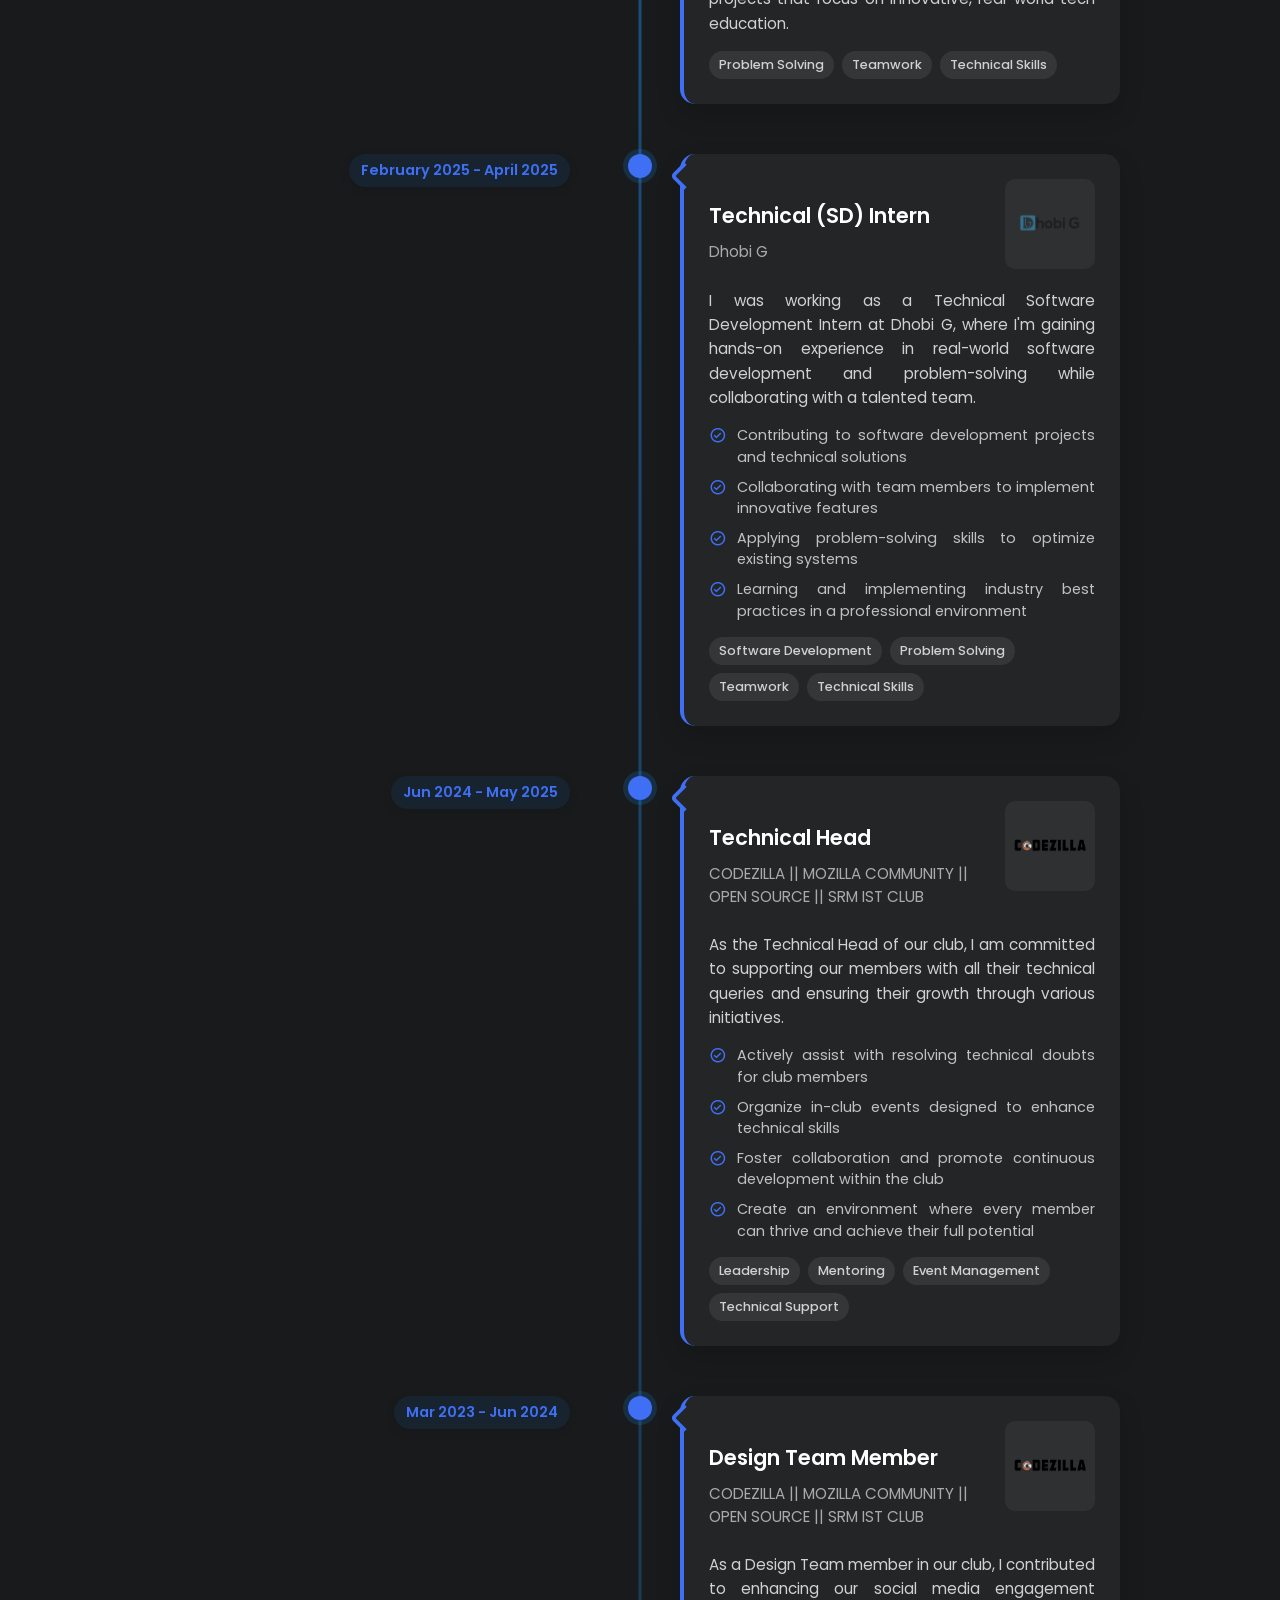
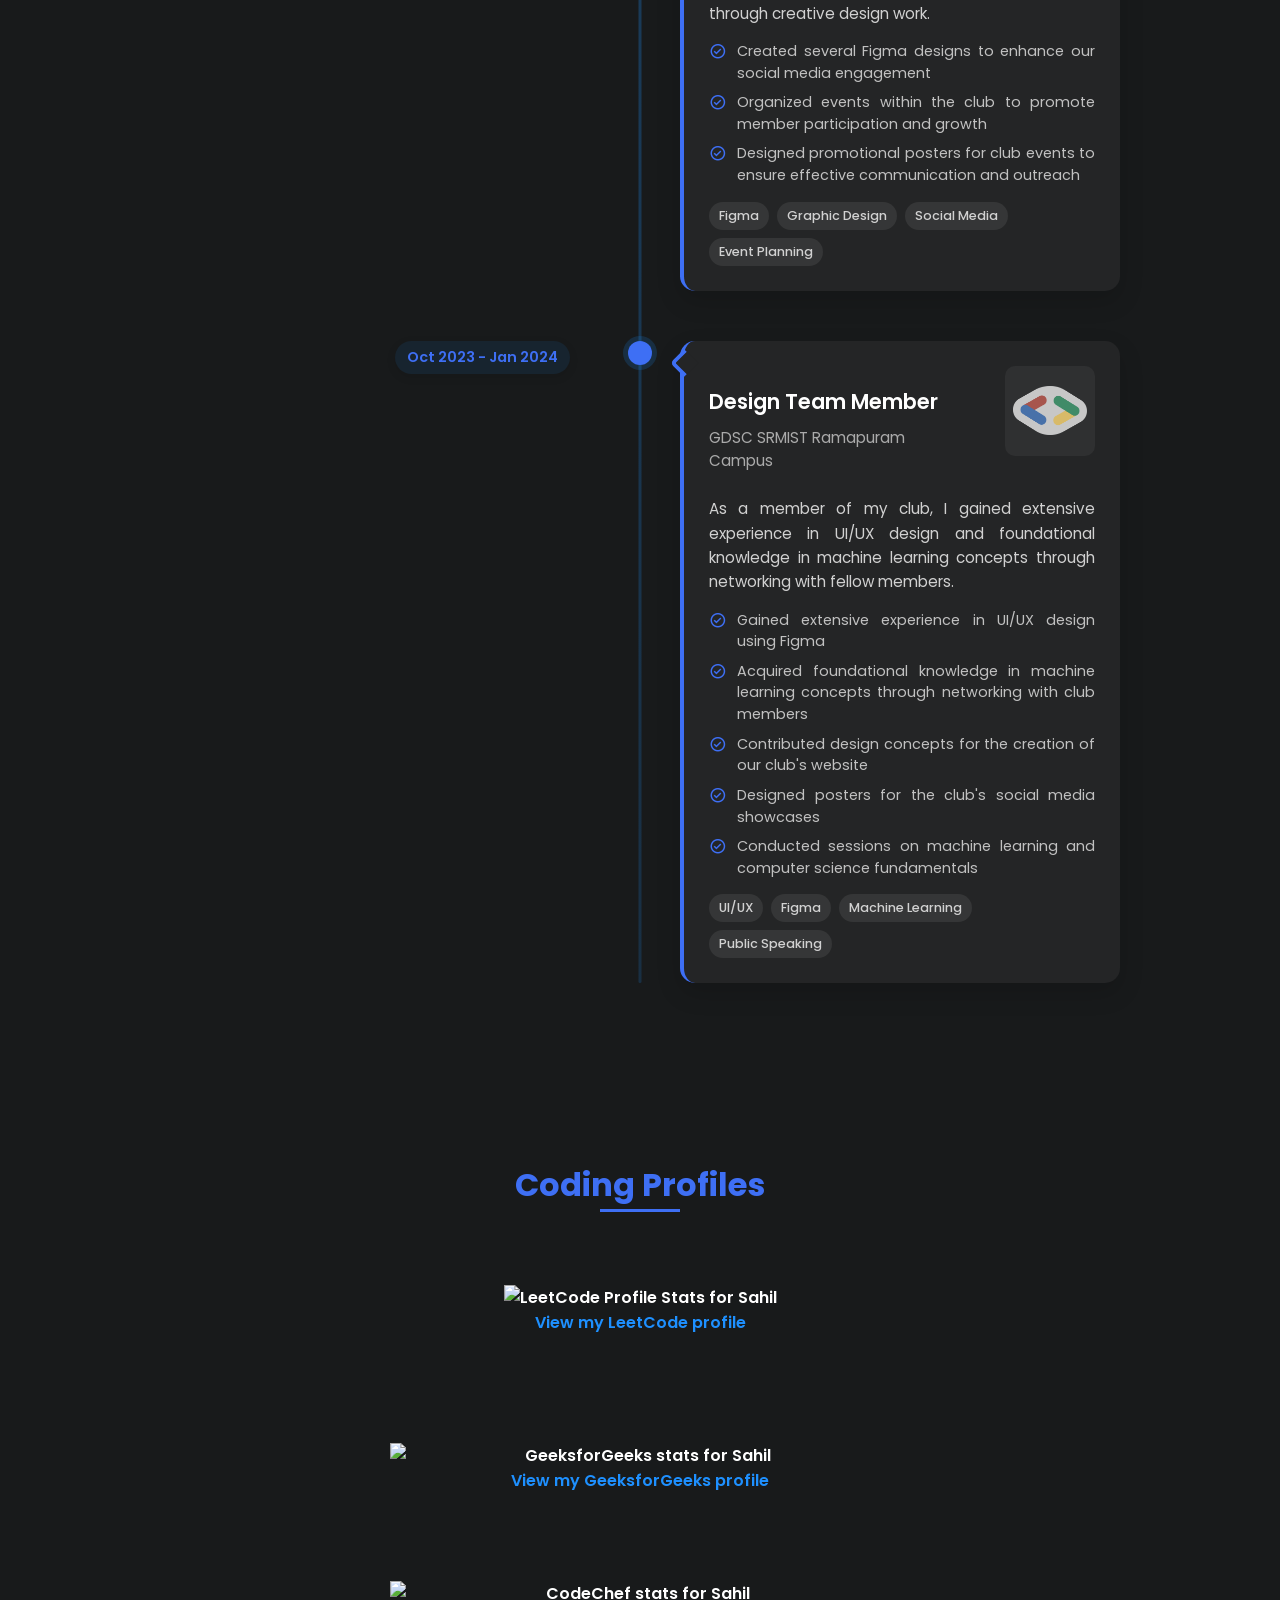
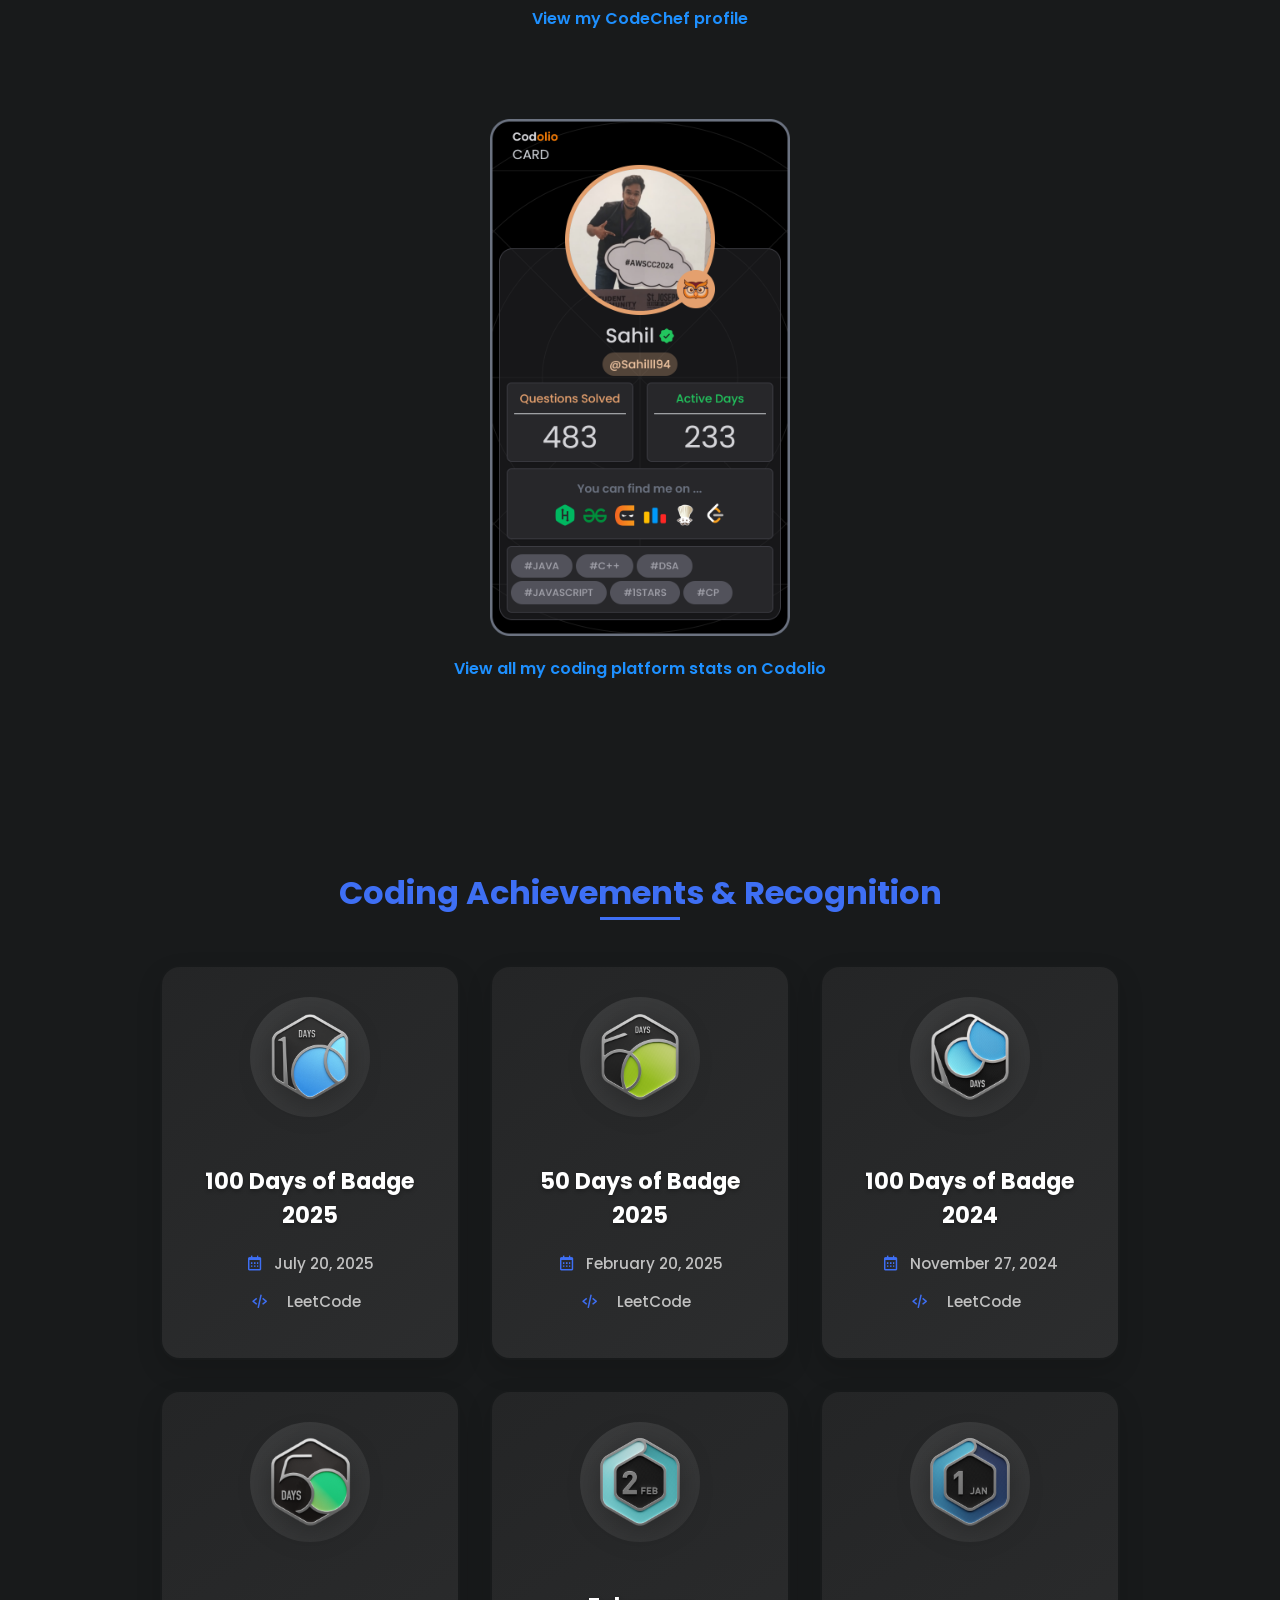
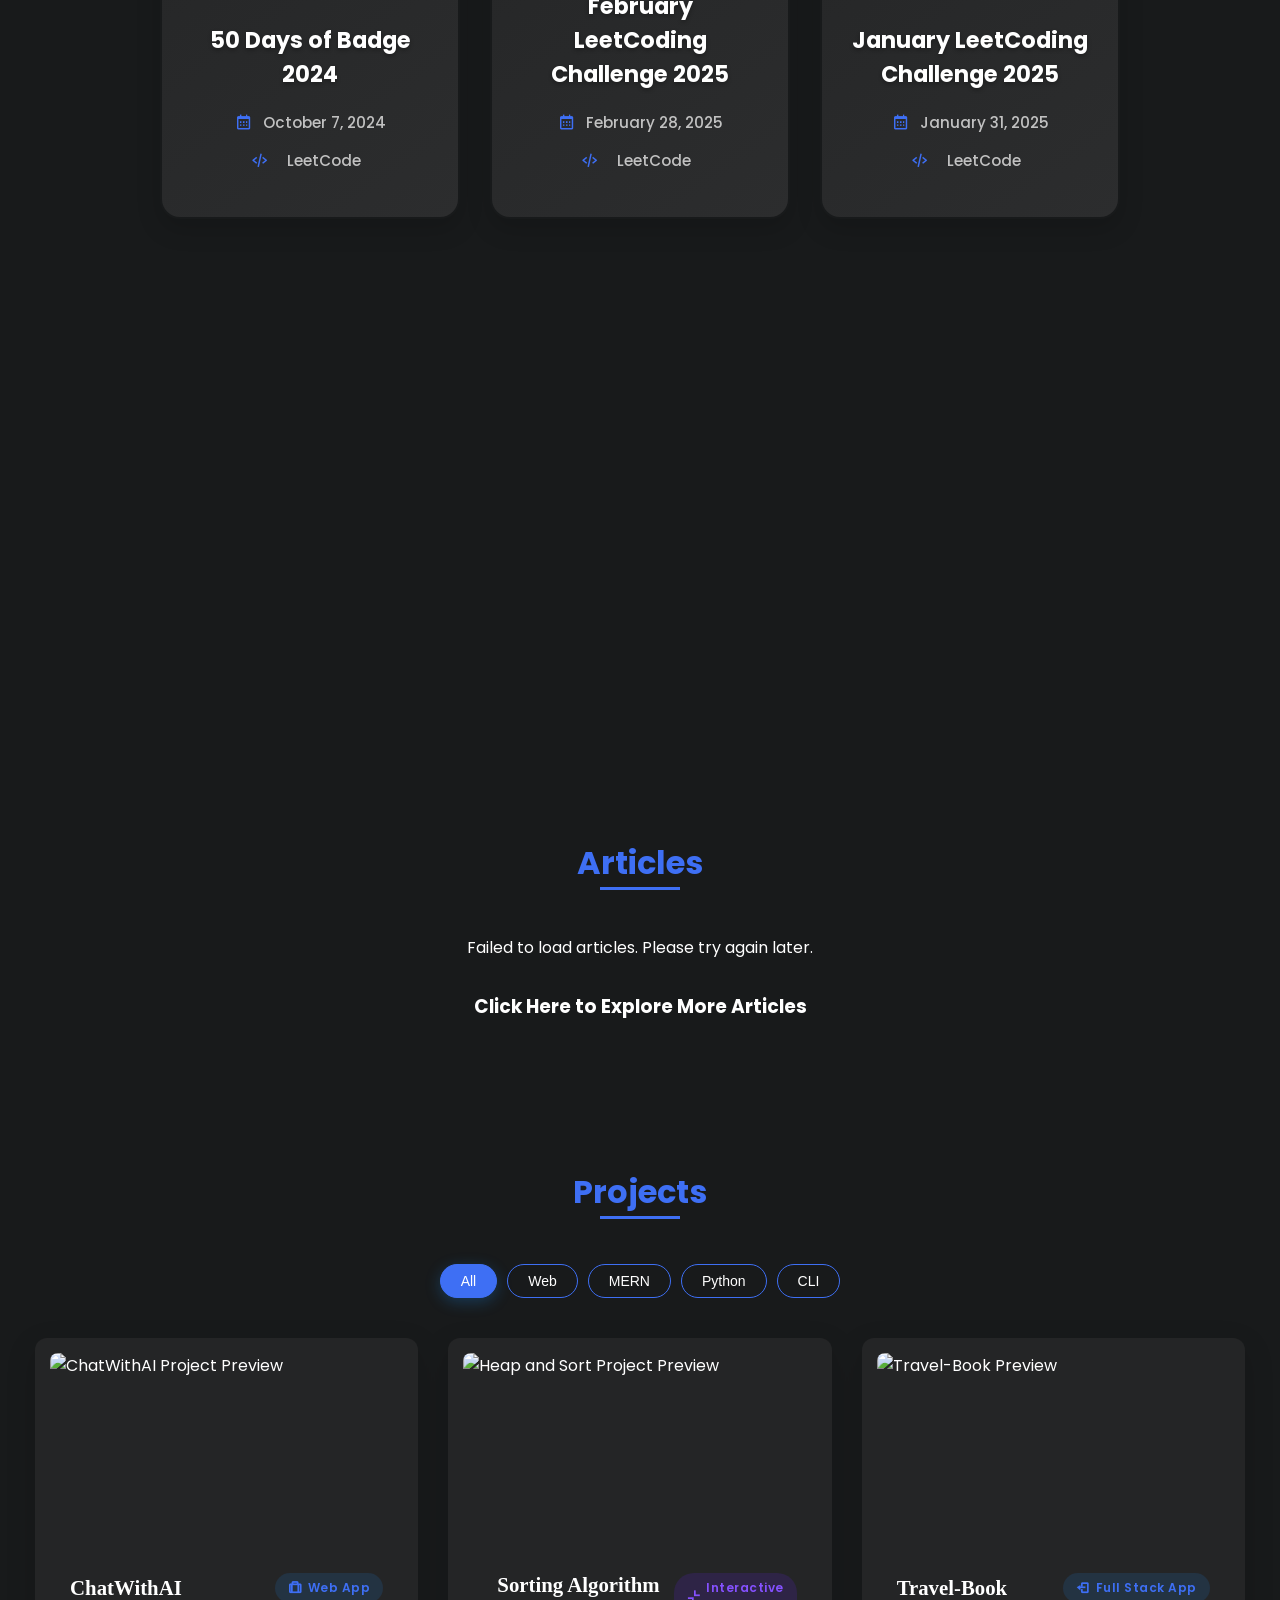
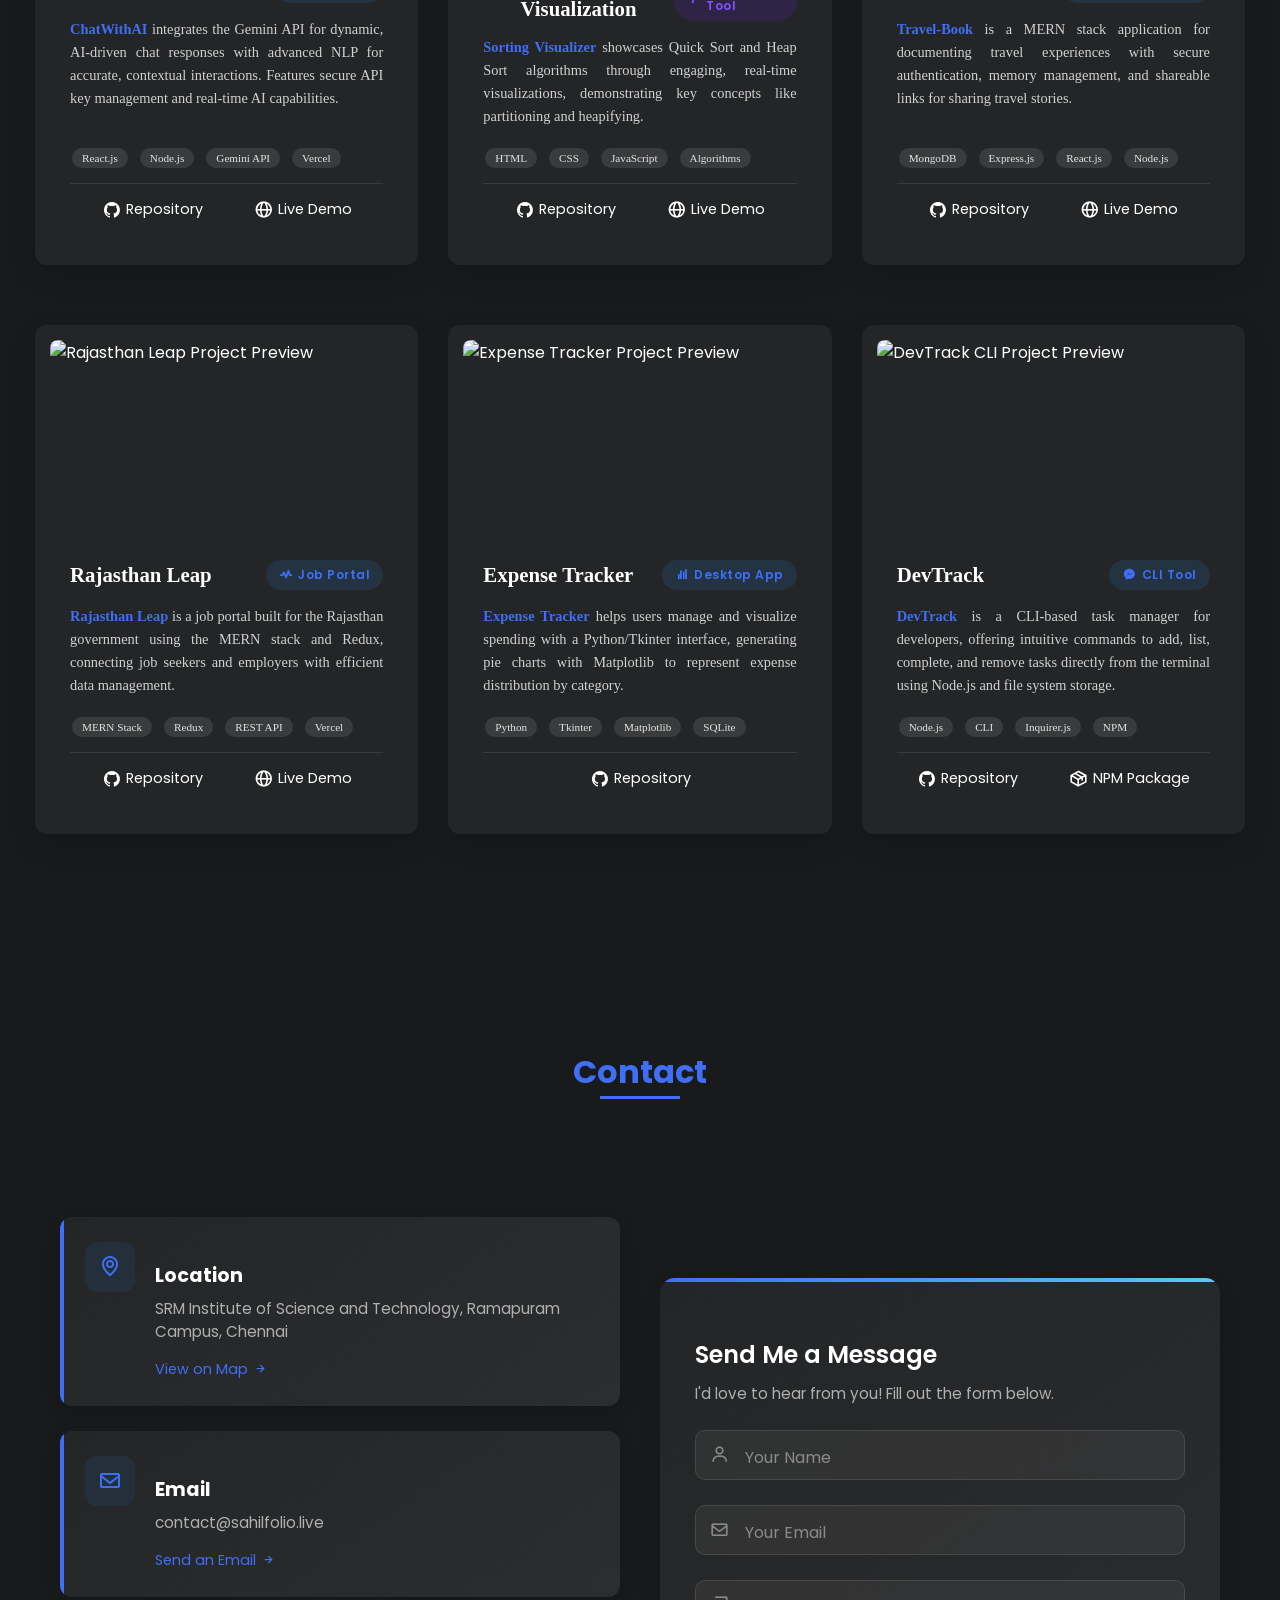
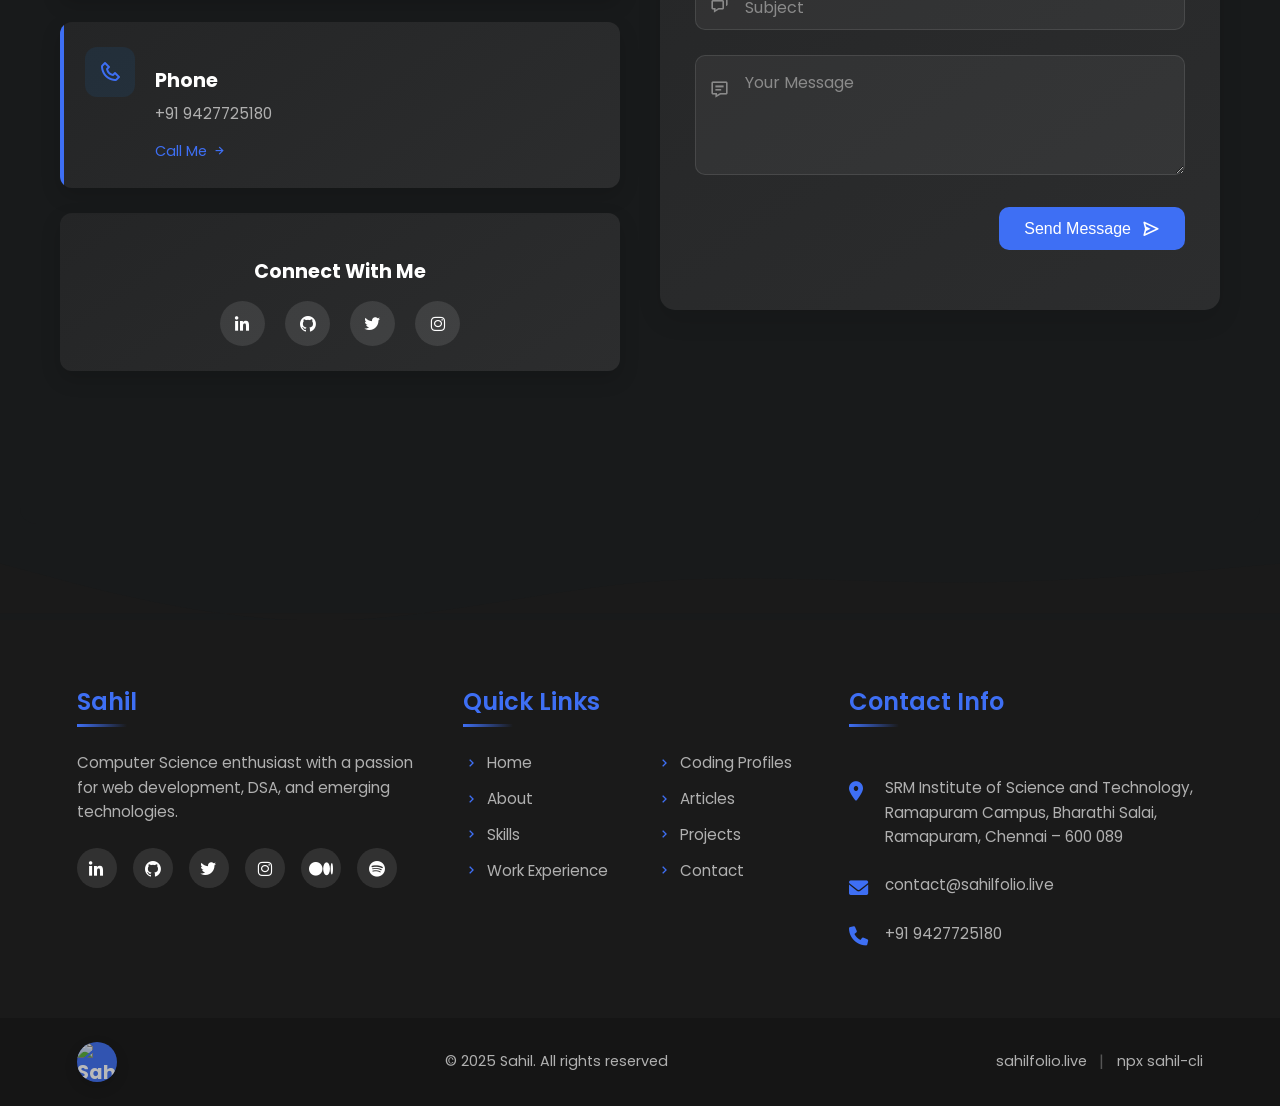
==== commit fd62acc0: "added leetcode badges" ====
--- a/index.html
+++ b/index.html
@@ -121,6 +121,7 @@
                     <li class="nav__item"><a href="#skill" class="nav__link">Skills</a></li>
                     <li class="nav__item"><a href="#work" class="nav__link">Work Experience</a></li>
                     <li class="nav__item"><a href="#codingprofile" class="nav__link">Coding Profiles</a></li>
+                    <li class="nav__item"><a href="#achievements" class="nav__link">Achievements</a></li>
                     <li class="nav__item"><a href="#blogs" class="nav__link">Articles</a></li>
                     <li class="nav__item"><a href="#projects" class="nav__link">Projects</a></li>
                     <li class="nav__item"><a href="#contact" class="nav__link">Contact</a></li>
@@ -965,6 +966,27 @@
                     // Add initial invisible class
                     item.classList.add('timeline-item-hidden');
                 });
+
+                // Animation for achievement cards on scroll
+                const achievementObserver = new IntersectionObserver((entries) => {
+                    entries.forEach(entry => {
+                        if (entry.isIntersecting) {
+                            entry.target.classList.add('animate-achievement-card');
+                            achievementObserver.unobserve(entry.target);
+                        }
+                    });
+                }, {
+                    threshold: 0.2
+                });
+                
+                // Observe all achievement cards
+                document.querySelectorAll('.achievement-card').forEach((card, index) => {
+                    achievementObserver.observe(card);
+                    // Add initial invisible class
+                    card.classList.add('achievement-card-hidden');
+                    // Add staggered animation delay
+                    card.style.animationDelay = `${index * 0.2}s`;
+                });
             });
         </script>
 
@@ -980,6 +1002,16 @@
                 animation: fadeInUp 0.8s forwards;
             }
             
+            /* Achievement card animations */
+            .achievement-card-hidden {
+                opacity: 0;
+                transform: translateY(50px) scale(0.9);
+            }
+            
+            .animate-achievement-card {
+                animation: fadeInUpScale 0.8s forwards;
+            }
+            
             @keyframes fadeInUp {
                 from {
                     opacity: 0;
@@ -988,6 +1020,17 @@
                 to {
                     opacity: 1;
                     transform: translateY(0);
+                }
+            }
+            
+            @keyframes fadeInUpScale {
+                from {
+                    opacity: 0;
+                    transform: translateY(50px) scale(0.9);
+                }
+                to {
+                    opacity: 1;
+                    transform: translateY(0) scale(1);
                 }
             }
             
@@ -1188,7 +1231,482 @@
 
         </section>
 
-
+        <!-- [base64] -->
+
+        <!-- CODING ACHIEVEMENTS SECTION -->
+        <section class="achievements section" id="achievements">
+            <h2 class="section-title">Coding Achievements & Recognition</h2>
+            
+            <div class="achievements__container">
+                <div class="achievements-grid">
+                    
+                    <!-- Achievement Badge 1 - 100 Days 2025 -->
+                    <div class="achievement-card">
+                        <div class="achievement-badge">
+                            <img src="assets/img/leetcode-badges/100-days-badge-2025.png" alt="100 Days of Badge 2025" class="badge-image">
+                        </div>
+                        <div class="achievement-content">
+                            <h3 class="achievement-title">100 Days of Badge 2025</h3>
+                            <div class="achievement-date">
+                                <i class='bx bx-calendar'></i>
+                                <span>July 20, 2025</span>
+                            </div>
+                            <div class="achievement-platform">
+                                <i class='bx bx-code-alt'></i>
+                                <a href="https://leetcode.com/u/sa_hilll94/" target="_blank" class="platform-link">
+                                    <span>LeetCode</span>
+                                </a>
+                            </div>
+                        </div>
+                    </div>
+
+                    <!-- Achievement Badge 2 - 50 Days 2025 -->
+                    <div class="achievement-card">
+                        <div class="achievement-badge">
+                            <img src="assets/img/leetcode-badges/50-days-badge-2025.png" alt="50 Days of Badge 2025" class="badge-image">
+                        </div>
+                        <div class="achievement-content">
+                            <h3 class="achievement-title">50 Days of Badge 2025</h3>
+                            <div class="achievement-date">
+                                <i class='bx bx-calendar'></i>
+                                <span>February 20, 2025</span>
+                            </div>
+                            <div class="achievement-platform">
+                                <i class='bx bx-code-alt'></i>
+                                <a href="https://leetcode.com/u/sa_hilll94/" target="_blank" class="platform-link">
+                                    <span>LeetCode</span>
+                                </a>
+                            </div>
+                        </div>
+                    </div>
+
+                    <!-- Achievement Badge 3 - 100 Days 2024 -->
+                    <div class="achievement-card">
+                        <div class="achievement-badge">
+                            <img src="assets/img/leetcode-badges/100-days-badge-2024.png" alt="100 Days of Badge 2024" class="badge-image">
+                        </div>
+                        <div class="achievement-content">
+                            <h3 class="achievement-title">100 Days of Badge 2024</h3>
+                            <div class="achievement-date">
+                                <i class='bx bx-calendar'></i>
+                                <span>November 27, 2024</span>
+                            </div>
+                            <div class="achievement-platform">
+                                <i class='bx bx-code-alt'></i>
+                                <a href="https://leetcode.com/u/sa_hilll94/" target="_blank" class="platform-link">
+                                    <span>LeetCode</span>
+                                </a>
+                            </div>
+                        </div>
+                    </div>
+
+                    <!-- Achievement Badge 4 - 50 Days 2024 -->
+                    <div class="achievement-card">
+                        <div class="achievement-badge">
+                            <img src="assets/img/leetcode-badges/50-days-badge-2024.png" alt="50 Days of Badge 2024" class="badge-image">
+                        </div>
+                        <div class="achievement-content">
+                            <h3 class="achievement-title">50 Days of Badge 2024</h3>
+                            <div class="achievement-date">
+                                <i class='bx bx-calendar'></i>
+                                <span>October 7, 2024</span>
+                            </div>
+                            <div class="achievement-platform">
+                                <i class='bx bx-code-alt'></i>
+                                <a href="https://leetcode.com/u/sa_hilll94/" target="_blank" class="platform-link">
+                                    <span>LeetCode</span>
+                                </a>
+                            </div>
+                        </div>
+                    </div>
+
+                    <!-- Achievement Badge 5 - Feb LeetCoding Challenge 2025 -->
+                    <div class="achievement-card">
+                        <div class="achievement-badge">
+                            <img src="assets/img/leetcode-badges/feb-leetcoding-challenge-2025.png" alt="February LeetCoding Challenge 2025" class="badge-image">
+                        </div>
+                        <div class="achievement-content">
+                            <h3 class="achievement-title">February LeetCoding Challenge 2025</h3>
+                            <div class="achievement-date">
+                                <i class='bx bx-calendar'></i>
+                                <span>February 28, 2025</span>
+                            </div>
+                            <div class="achievement-platform">
+                                <i class='bx bx-code-alt'></i>
+                                <a href="https://leetcode.com/u/sa_hilll94/" target="_blank" class="platform-link">
+                                    <span>LeetCode</span>
+                                </a>
+                            </div>
+                        </div>
+                    </div>
+
+                    <!-- Achievement Badge 6 - Jan LeetCoding Challenge 2025 -->
+                    <div class="achievement-card">
+                        <div class="achievement-badge">
+                            <img src="assets/img/leetcode-badges/jan-leetcoding-challenge-2025.png" alt="January LeetCoding Challenge 2025" class="badge-image">
+                        </div>
+                        <div class="achievement-content">
+                            <h3 class="achievement-title">January LeetCoding Challenge 2025</h3>
+                            <div class="achievement-date">
+                                <i class='bx bx-calendar'></i>
+                                <span>January 31, 2025</span>
+                            </div>
+                            <div class="achievement-platform">
+                                <i class='bx bx-code-alt'></i>
+                                <a href="https://leetcode.com/u/sa_hilll94/" target="_blank" class="platform-link">
+                                    <span>LeetCode</span>
+                                </a>
+                            </div>
+                        </div>
+                    </div>
+
+                    <!-- Achievement Badge 7 - Dec LeetCoding Challenge 2024 -->
+                    <div class="achievement-card">
+                        <div class="achievement-badge">
+                            <img src="assets/img/leetcode-badges/dec-leetcoding-challenge-2024.png" alt="December LeetCoding Challenge 2024" class="badge-image">
+                        </div>
+                        <div class="achievement-content">
+                            <h3 class="achievement-title">December LeetCoding Challenge 2024</h3>
+                            <div class="achievement-date">
+                                <i class='bx bx-calendar'></i>
+                                <span>December 31, 2024</span>
+                            </div>
+                            <div class="achievement-platform">
+                                <i class='bx bx-code-alt'></i>
+                                <a href="https://leetcode.com/u/sa_hilll94/" target="_blank" class="platform-link">
+                                    <span>LeetCode</span>
+                                </a>
+                            </div>
+                        </div>
+                    </div>
+
+                    <!-- Achievement Badge 8 - Nov LeetCoding Challenge 2024 -->
+                    <div class="achievement-card">
+                        <div class="achievement-badge">
+                            <img src="assets/img/leetcode-badges/nov-leetcoding-challenge-2024.png" alt="November LeetCoding Challenge 2024" class="badge-image">
+                        </div>
+                        <div class="achievement-content">
+                            <h3 class="achievement-title">November LeetCoding Challenge 2024</h3>
+                            <div class="achievement-date">
+                                <i class='bx bx-calendar'></i>
+                                <span>November 30, 2024</span>
+                            </div>
+                            <div class="achievement-platform">
+                                <i class='bx bx-code-alt'></i>
+                                <a href="https://leetcode.com/u/sa_hilll94/" target="_blank" class="platform-link">
+                                    <span>LeetCode</span>
+                                </a>
+                            </div>
+                        </div>
+                    </div>
+
+                    <!-- Achievement Badge 9 - Oct LeetCoding Challenge 2024 -->
+                    <div class="achievement-card">
+                        <div class="achievement-badge">
+                            <img src="assets/img/leetcode-badges/oct-leetcoding-challenge-2024.png" alt="October LeetCoding Challenge 2024" class="badge-image">
+                        </div>
+                        <div class="achievement-content">
+                            <h3 class="achievement-title">October LeetCoding Challenge 2024</h3>
+                            <div class="achievement-date">
+                                <i class='bx bx-calendar'></i>
+                                <span>October 31, 2024</span>
+                            </div>
+                            <div class="achievement-platform">
+                                <i class='bx bx-code-alt'></i>
+                                <a href="https://leetcode.com/u/sa_hilll94/" target="_blank" class="platform-link">
+                                    <span>LeetCode</span>
+                                </a>
+                            </div>
+                        </div>
+                    </div>
+                    
+                </div>
+            </div>
+        </section>
+
+        <!-- Achievements Section Styles -->
+        <style>
+            /* Achievements Container */
+            .achievements__container {
+                max-width: 1000px;
+                margin: 2rem auto;
+                padding: 0 20px;
+            }
+            
+            .achievements-grid {
+                display: grid;
+                grid-template-columns: repeat(auto-fit, minmax(280px, 1fr));
+                gap: 30px;
+                margin-top: 2rem;
+                justify-items: center;
+            }
+            
+            /* Ensure exactly 3 columns on larger screens */
+            @media screen and (min-width: 1024px) {
+                .achievements-grid {
+                    grid-template-columns: repeat(3, 1fr);
+                    max-width: 1000px;
+                    margin-left: auto;
+                    margin-right: auto;
+                }
+            }
+            
+            /* 2 columns on tablets */
+            @media screen and (max-width: 1023px) and (min-width: 768px) {
+                .achievements-grid {
+                    grid-template-columns: repeat(2, 1fr);
+                    max-width: 700px;
+                    margin-left: auto;
+                    margin-right: auto;
+                }
+            }
+            
+            /* 1 column on mobile */
+            @media screen and (max-width: 767px) {
+                .achievements-grid {
+                    grid-template-columns: 1fr;
+                    max-width: 400px;
+                    margin-left: auto;
+                    margin-right: auto;
+                }
+            }
+            
+            /* Achievement Card */
+            .achievement-card {
+                background: linear-gradient(145deg, #242526, #2c2d2e);
+                border-radius: 20px;
+                padding: 30px;
+                text-align: center;
+                box-shadow: 0 10px 25px rgba(0, 0, 0, 0.15);
+                border: 2px solid transparent;
+                background-clip: padding-box;
+                transition: all 0.4s ease;
+                position: relative;
+                overflow: hidden;
+                width: 100%;
+                max-width: 320px;
+                min-height: 300px;
+                display: flex;
+                flex-direction: column;
+                justify-content: space-between;
+            }
+            
+            .achievement-card::before {
+                content: '';
+                position: absolute;
+                top: 0;
+                left: 0;
+                right: 0;
+                bottom: 0;
+                background: linear-gradient(135deg, rgba(28, 131, 225, 0.1), rgba(28, 131, 225, 0.05));
+                opacity: 0;
+                transition: opacity 0.4s ease;
+                border-radius: 20px;
+            }
+            
+            .achievement-card:hover::before {
+                opacity: 1;
+            }
+            
+            .achievement-card:hover {
+                transform: translateY(-10px) scale(1.02);
+                box-shadow: 0 20px 40px rgba(28, 131, 225, 0.2);
+                border-color: rgba(28, 131, 225, 0.3);
+            }
+            
+            /* Badge Image Container */
+            .achievement-badge {
+                width: 120px;
+                height: 120px;
+                margin: 0 auto 25px;
+                position: relative;
+                display: flex;
+                align-items: center;
+                justify-content: center;
+                background: linear-gradient(135deg, rgba(255, 255, 255, 0.1), rgba(255, 255, 255, 0.05));
+                border-radius: 50%;
+                padding: 15px;
+                transition: all 0.4s ease;
+            }
+            
+            .achievement-card:hover .achievement-badge {
+                transform: scale(1.1) rotate(5deg);
+                background: linear-gradient(135deg, rgba(28, 131, 225, 0.2), rgba(28, 131, 225, 0.1));
+                box-shadow: 0 10px 25px rgba(28, 131, 225, 0.3);
+            }
+            
+            .badge-image {
+                width: 90px;
+                height: 90px;
+                object-fit: contain;
+                filter: drop-shadow(0 5px 15px rgba(0, 0, 0, 0.3));
+                transition: all 0.4s ease;
+            }
+            
+            .achievement-card:hover .badge-image {
+                filter: drop-shadow(0 8px 20px rgba(28, 131, 225, 0.4));
+            }
+            
+            /* Achievement Content */
+            .achievement-content {
+                position: relative;
+                z-index: 2;
+            }
+            
+            .achievement-title {
+                font-size: 1.4rem;
+                color: #fff;
+                margin-bottom: 20px;
+                font-weight: 700;
+                transition: all 0.3s ease;
+                text-shadow: 0 2px 4px rgba(0, 0, 0, 0.3);
+            }
+            
+            .achievement-card:hover .achievement-title {
+                color: var(--first-color);
+                text-shadow: 0 2px 8px rgba(28, 131, 225, 0.4);
+            }
+            
+            .achievement-date,
+            .achievement-platform {
+                display: flex;
+                align-items: center;
+                justify-content: center;
+                gap: 10px;
+                margin-bottom: 12px;
+                color: #c1c1c1;
+                font-size: 0.95rem;
+                font-weight: 500;
+                transition: all 0.3s ease;
+            }
+            
+            .platform-link {
+                color: inherit;
+                text-decoration: none;
+                transition: all 0.3s ease;
+                border-radius: 15px;
+                padding: 3px 8px;
+                display: inline-block;
+            }
+            
+            .platform-link:hover {
+                color: var(--first-color);
+                background-color: rgba(28, 131, 225, 0.1);
+                transform: translateY(-1px);
+            }
+            
+            .achievement-date i,
+            .achievement-platform i {
+                font-size: 1.1rem;
+                color: var(--first-color);
+                transition: all 0.3s ease;
+            }
+            
+            .achievement-card:hover .achievement-date,
+            .achievement-card:hover .achievement-platform {
+                color: #e0e0e0;
+            }
+            
+            .achievement-card:hover .achievement-date i,
+            .achievement-card:hover .achievement-platform i {
+                transform: scale(1.2);
+                color: #fff;
+            }
+            
+            /* Achievement Badge Glow Effect */
+            .achievement-badge::after {
+                content: '';
+                position: absolute;
+                top: -2px;
+                left: -2px;
+                right: -2px;
+                bottom: -2px;
+                background: linear-gradient(45deg, 
+                    var(--first-color), 
+                    transparent, 
+                    var(--first-color), 
+                    transparent, 
+                    var(--first-color)
+                );
+                border-radius: 50%;
+                opacity: 0;
+                transition: opacity 0.4s ease;
+                z-index: -1;
+                animation: rotate 3s linear infinite;
+            }
+            
+            .achievement-card:hover .achievement-badge::after {
+                opacity: 0.6;
+            }
+            
+            @keyframes rotate {
+                0% { transform: rotate(0deg); }
+                100% { transform: rotate(360deg); }
+            }
+            
+            /* Responsive Design */
+            @media screen and (max-width: 768px) {
+                .achievements-grid {
+                    grid-template-columns: 1fr;
+                    gap: 20px;
+                }
+                
+                .achievement-card {
+                    padding: 25px 20px;
+                }
+                
+                .achievement-badge {
+                    width: 100px;
+                    height: 100px;
+                    margin-bottom: 20px;
+                }
+                
+                .badge-image {
+                    width: 75px;
+                    height: 75px;
+                }
+                
+                .achievement-title {
+                    font-size: 1.2rem;
+                }
+                
+                .achievement-date,
+                .achievement-platform {
+                    font-size: 0.9rem;
+                }
+            }
+            
+            @media screen and (max-width: 480px) {
+                .achievements__container {
+                    padding: 0 15px;
+                }
+                
+                .achievement-card {
+                    padding: 20px 15px;
+                }
+                
+                .achievement-badge {
+                    width: 80px;
+                    height: 80px;
+                }
+                
+                .badge-image {
+                    width: 60px;
+                    height: 60px;
+                }
+                
+                .achievement-title {
+                    font-size: 1.1rem;
+                    margin-bottom: 15px;
+                }
+                
+                .achievement-date,
+                .achievement-platform {
+                    font-size: 0.85rem;
+                    margin-bottom: 10px;
+                }
+            }
+        </style>
 
         <!-- [base64] -->
 
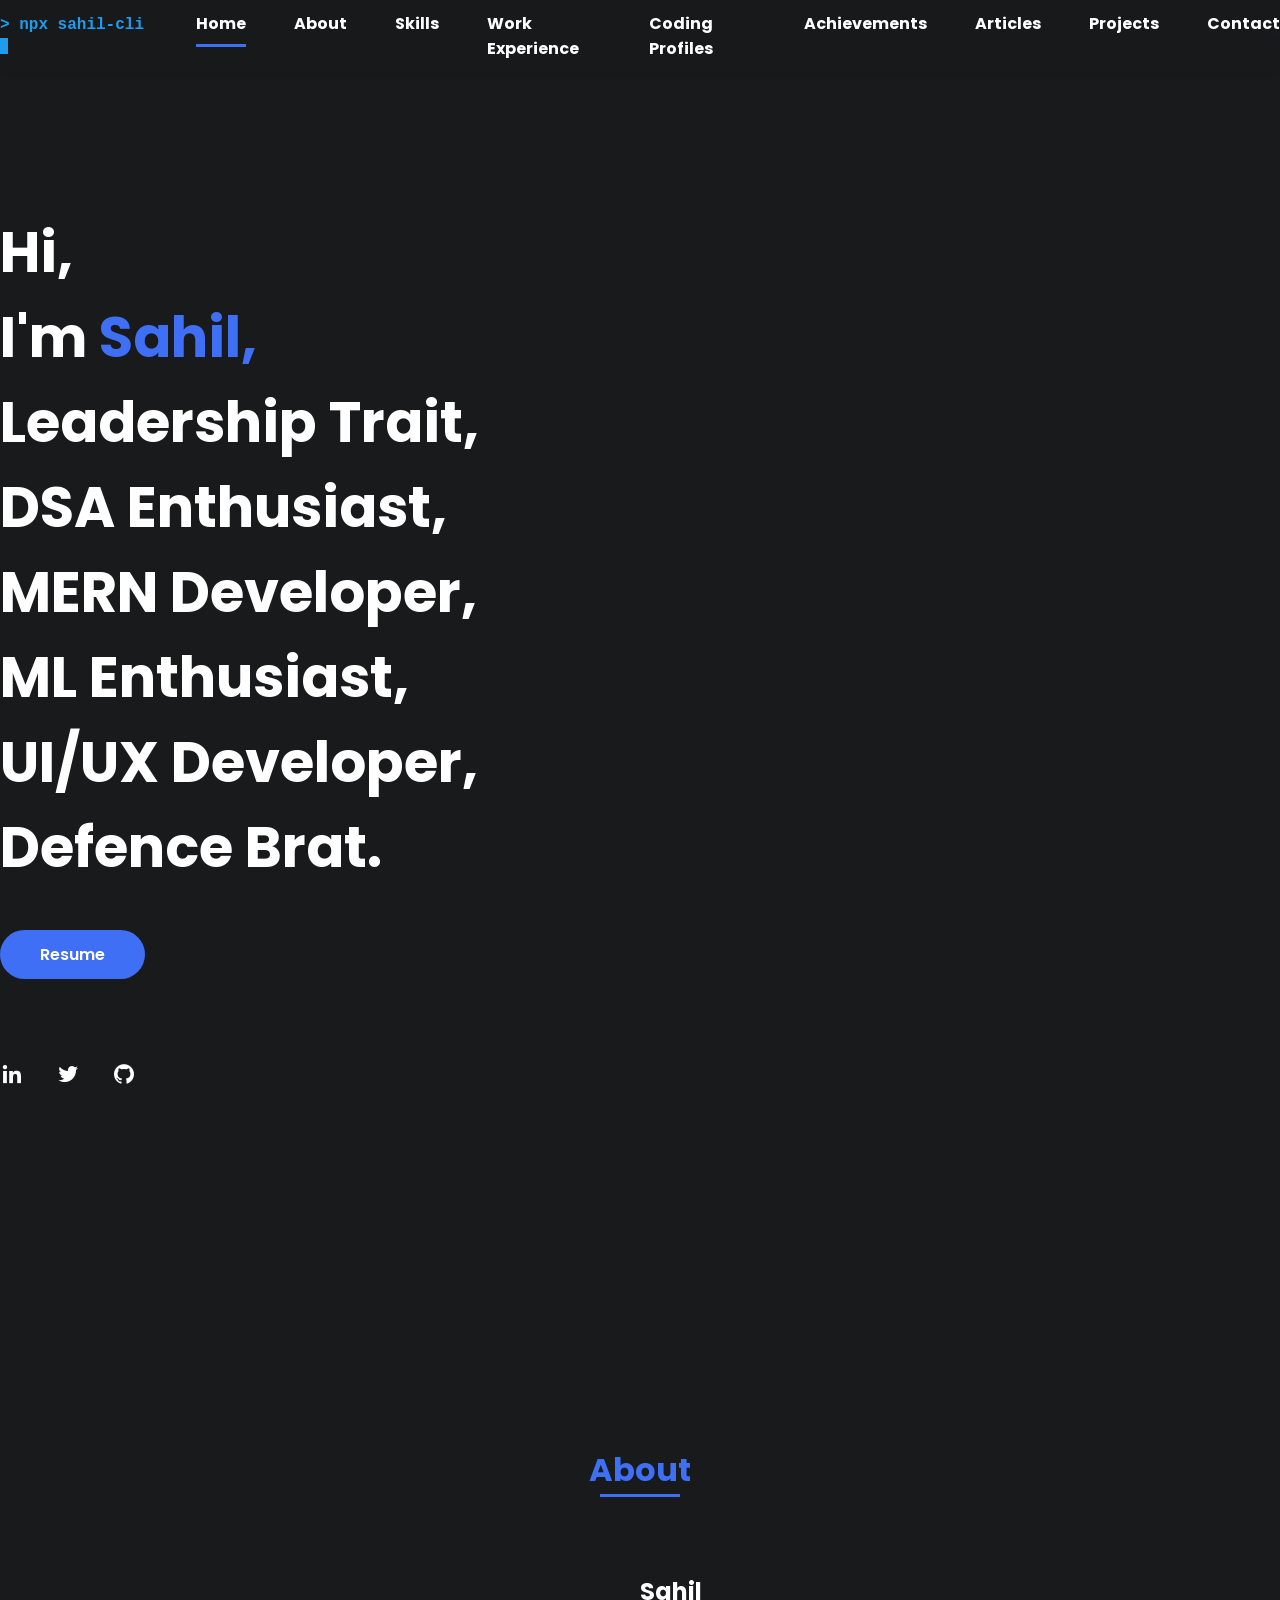
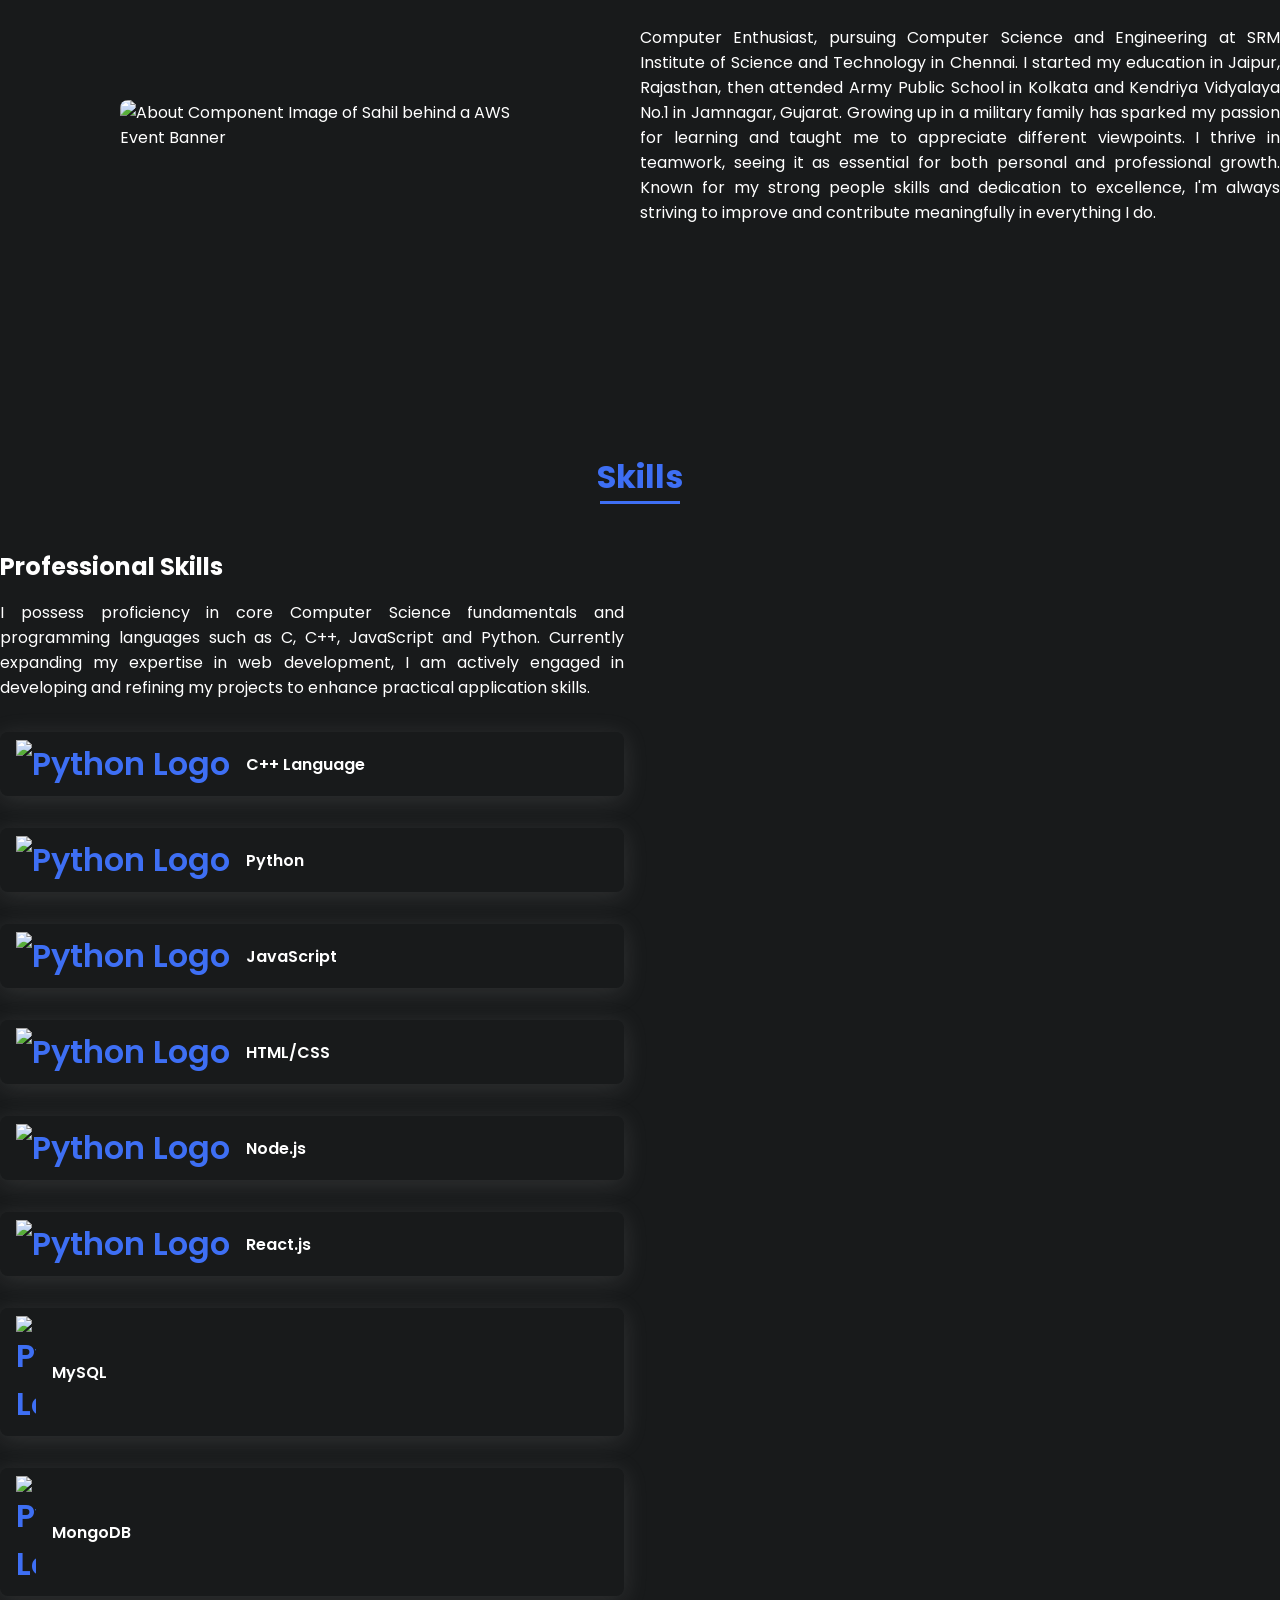
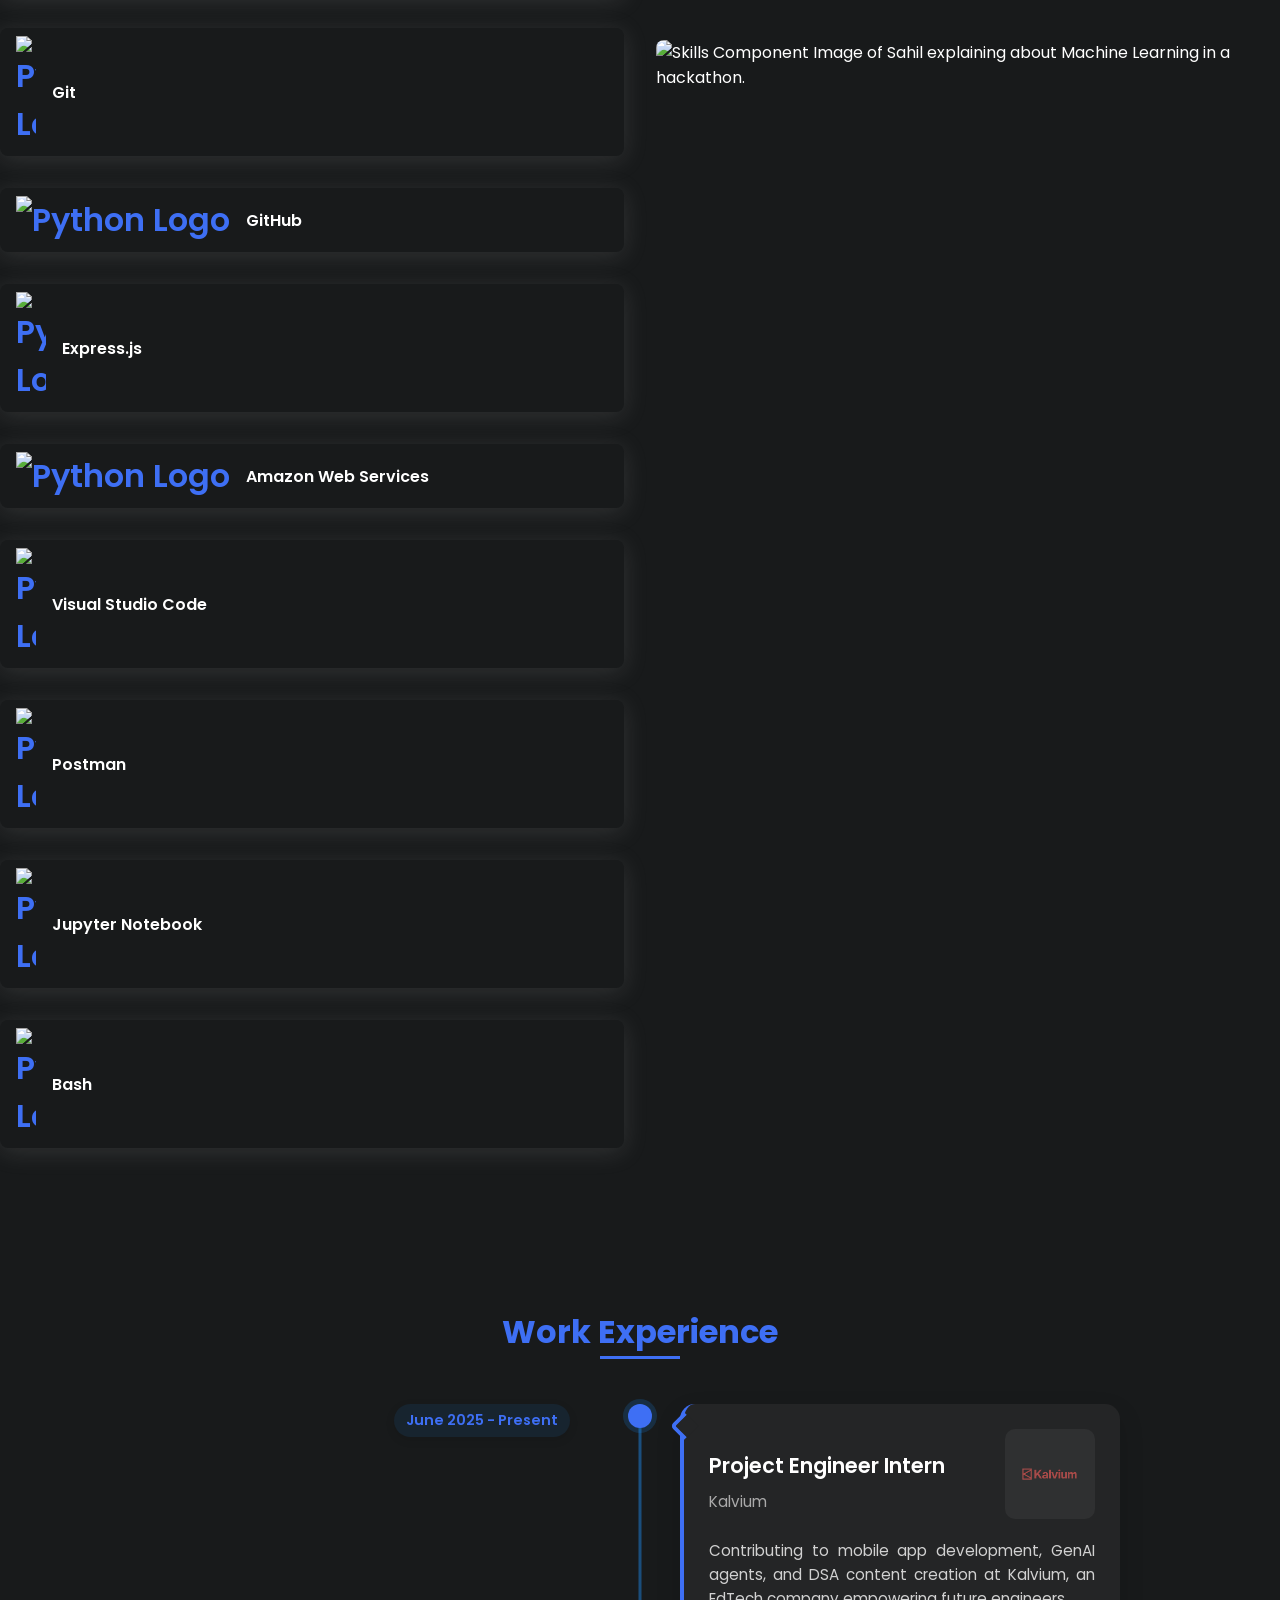
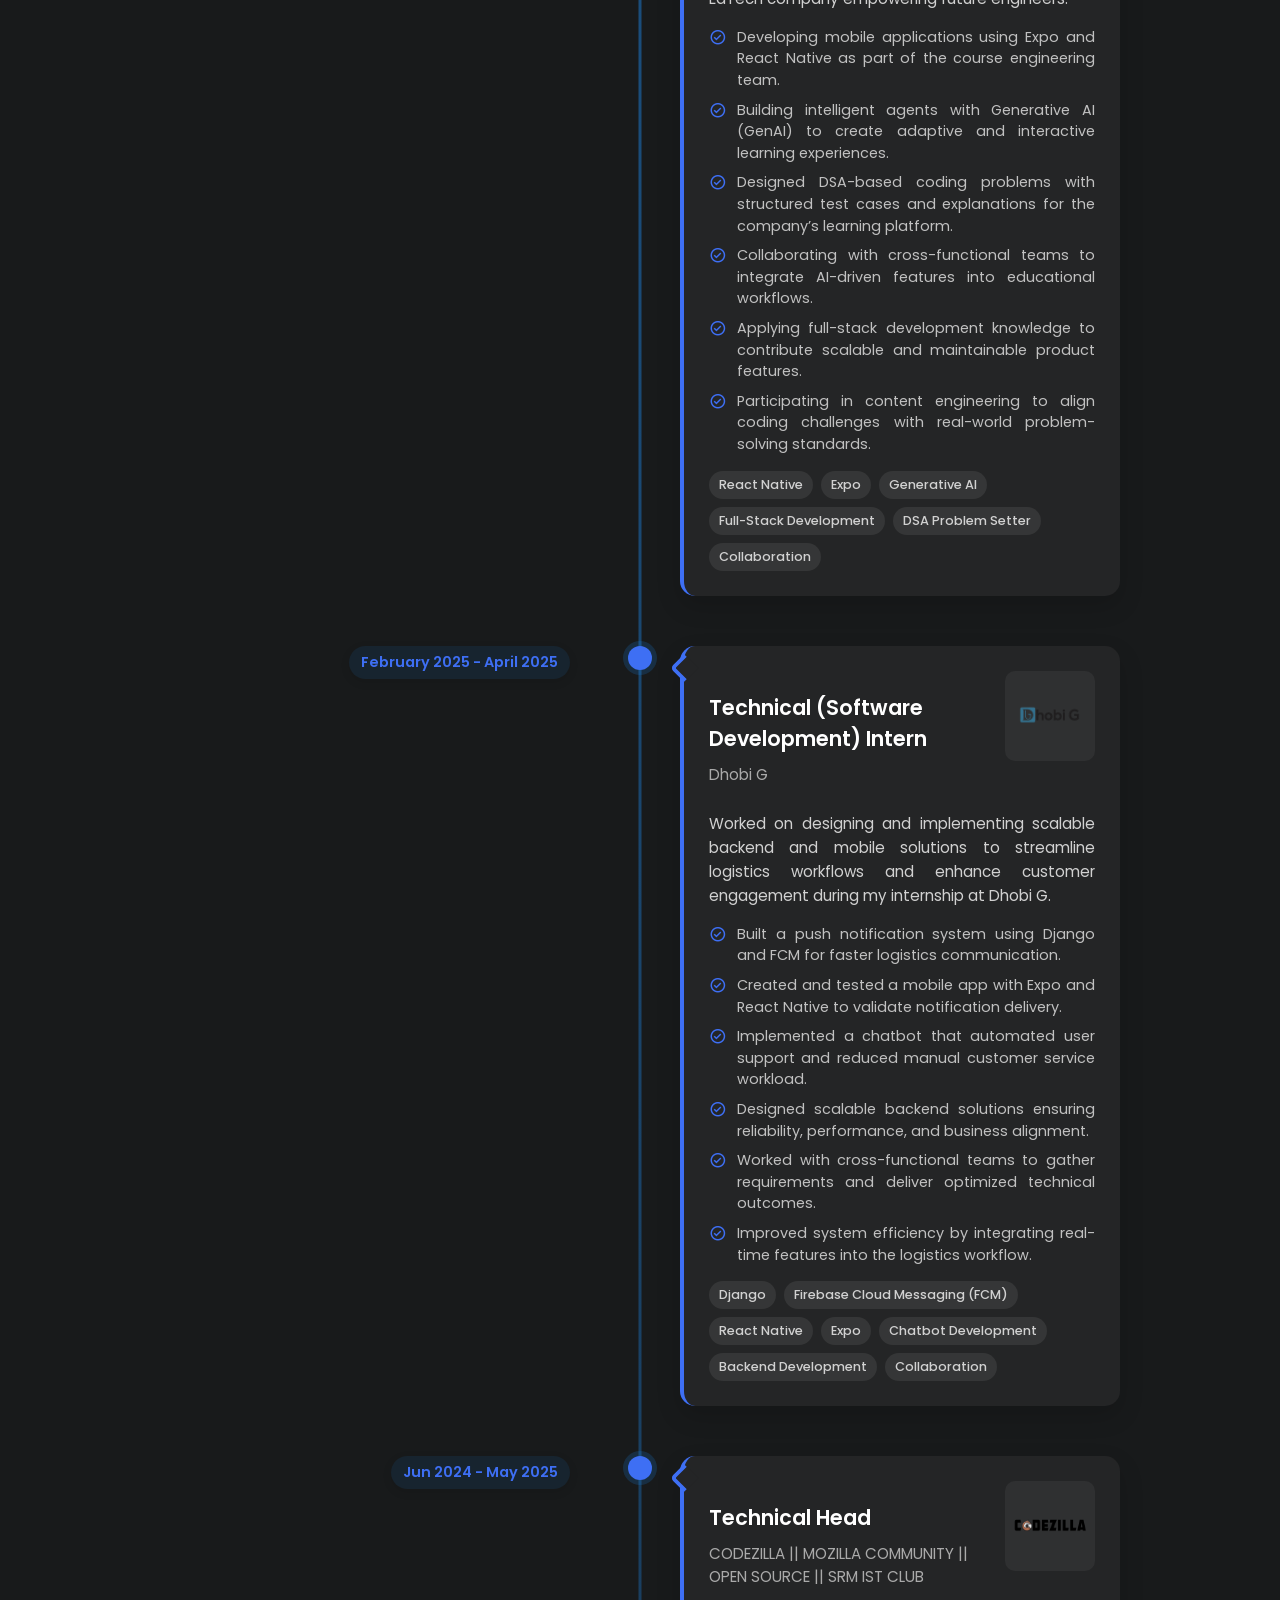
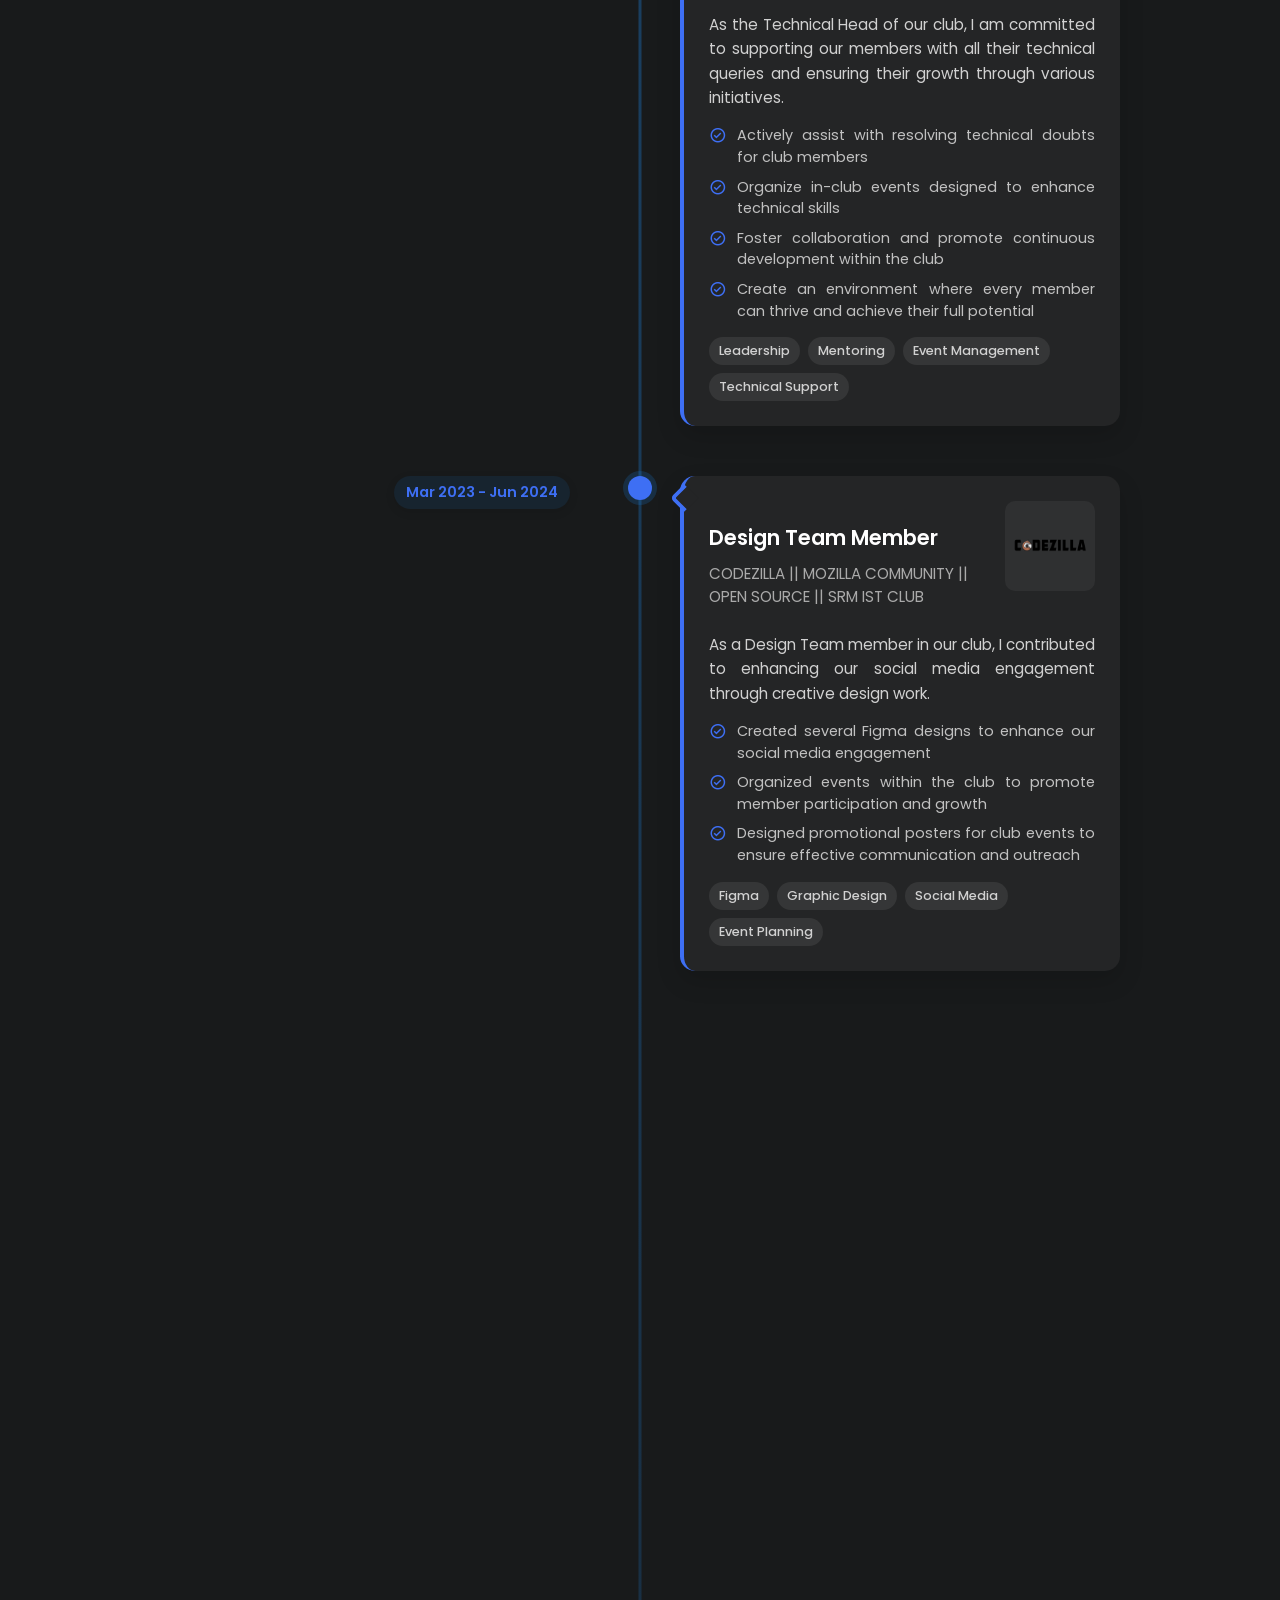
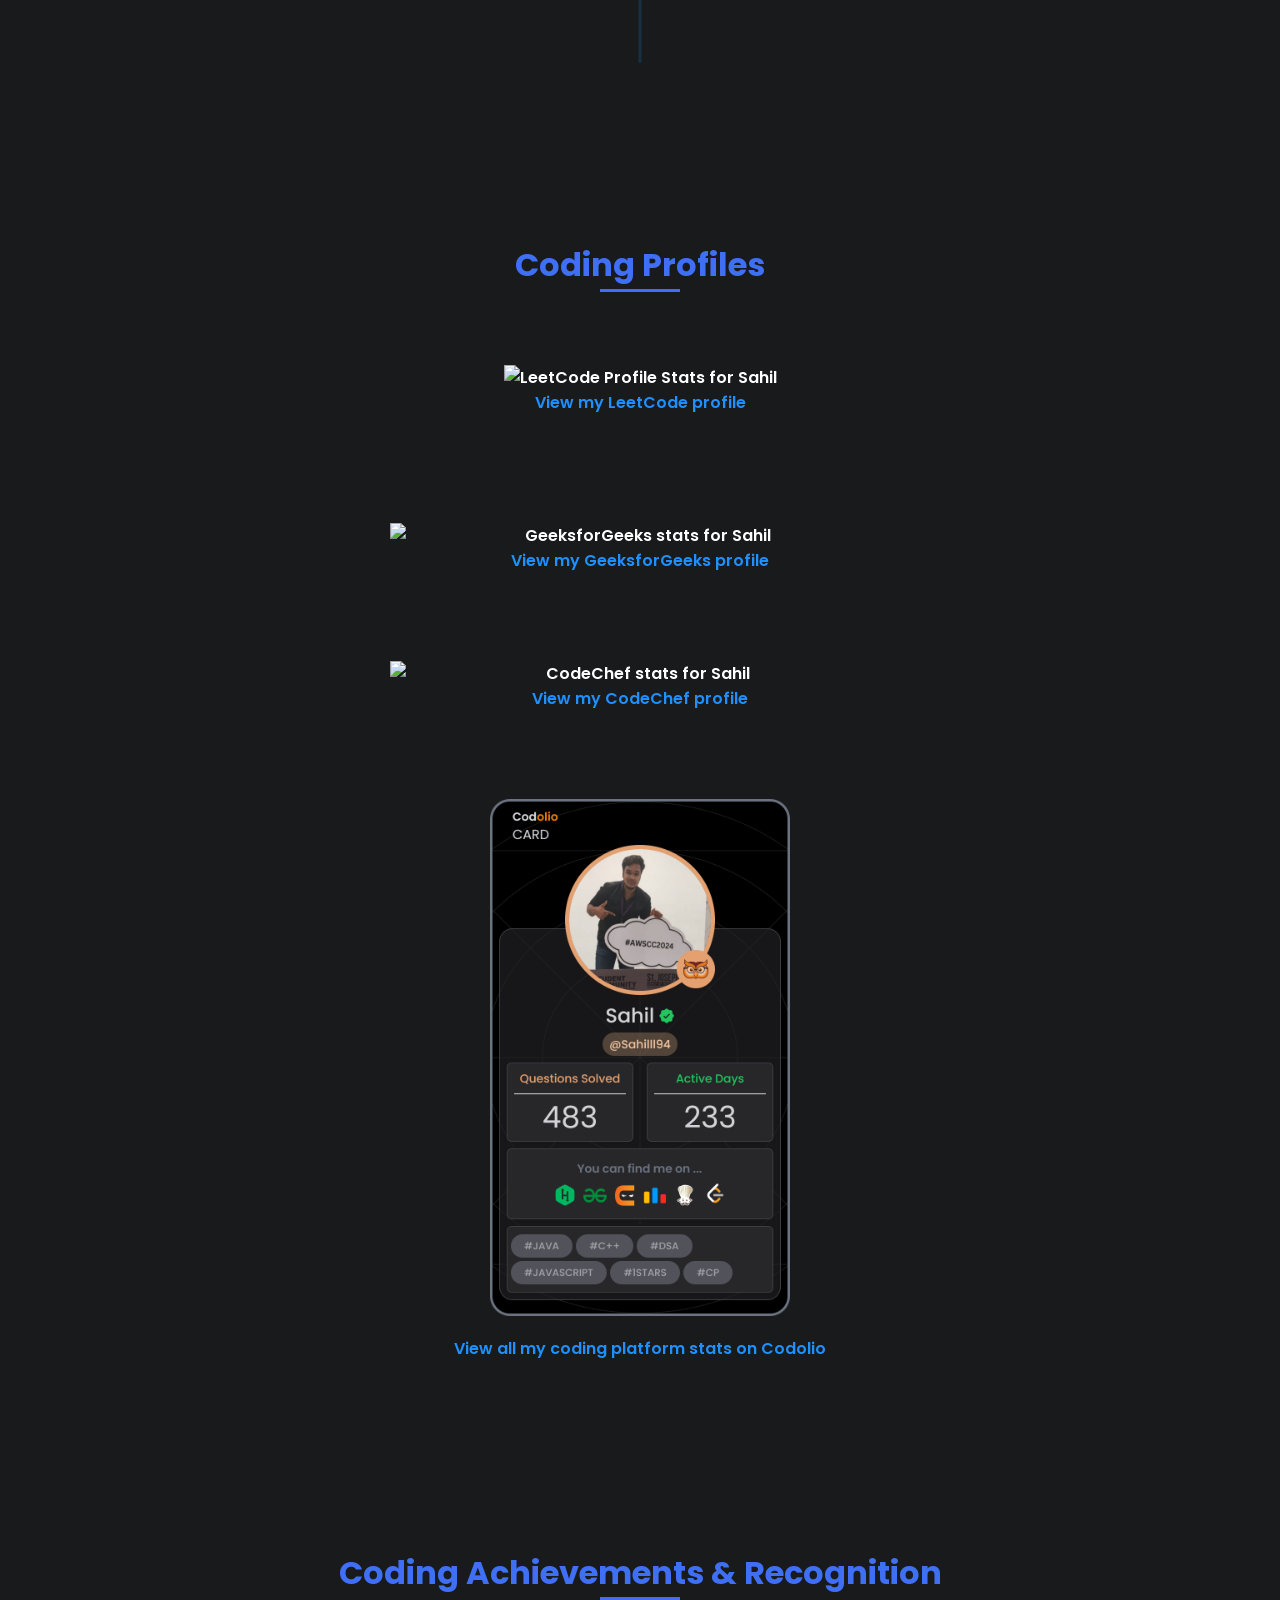
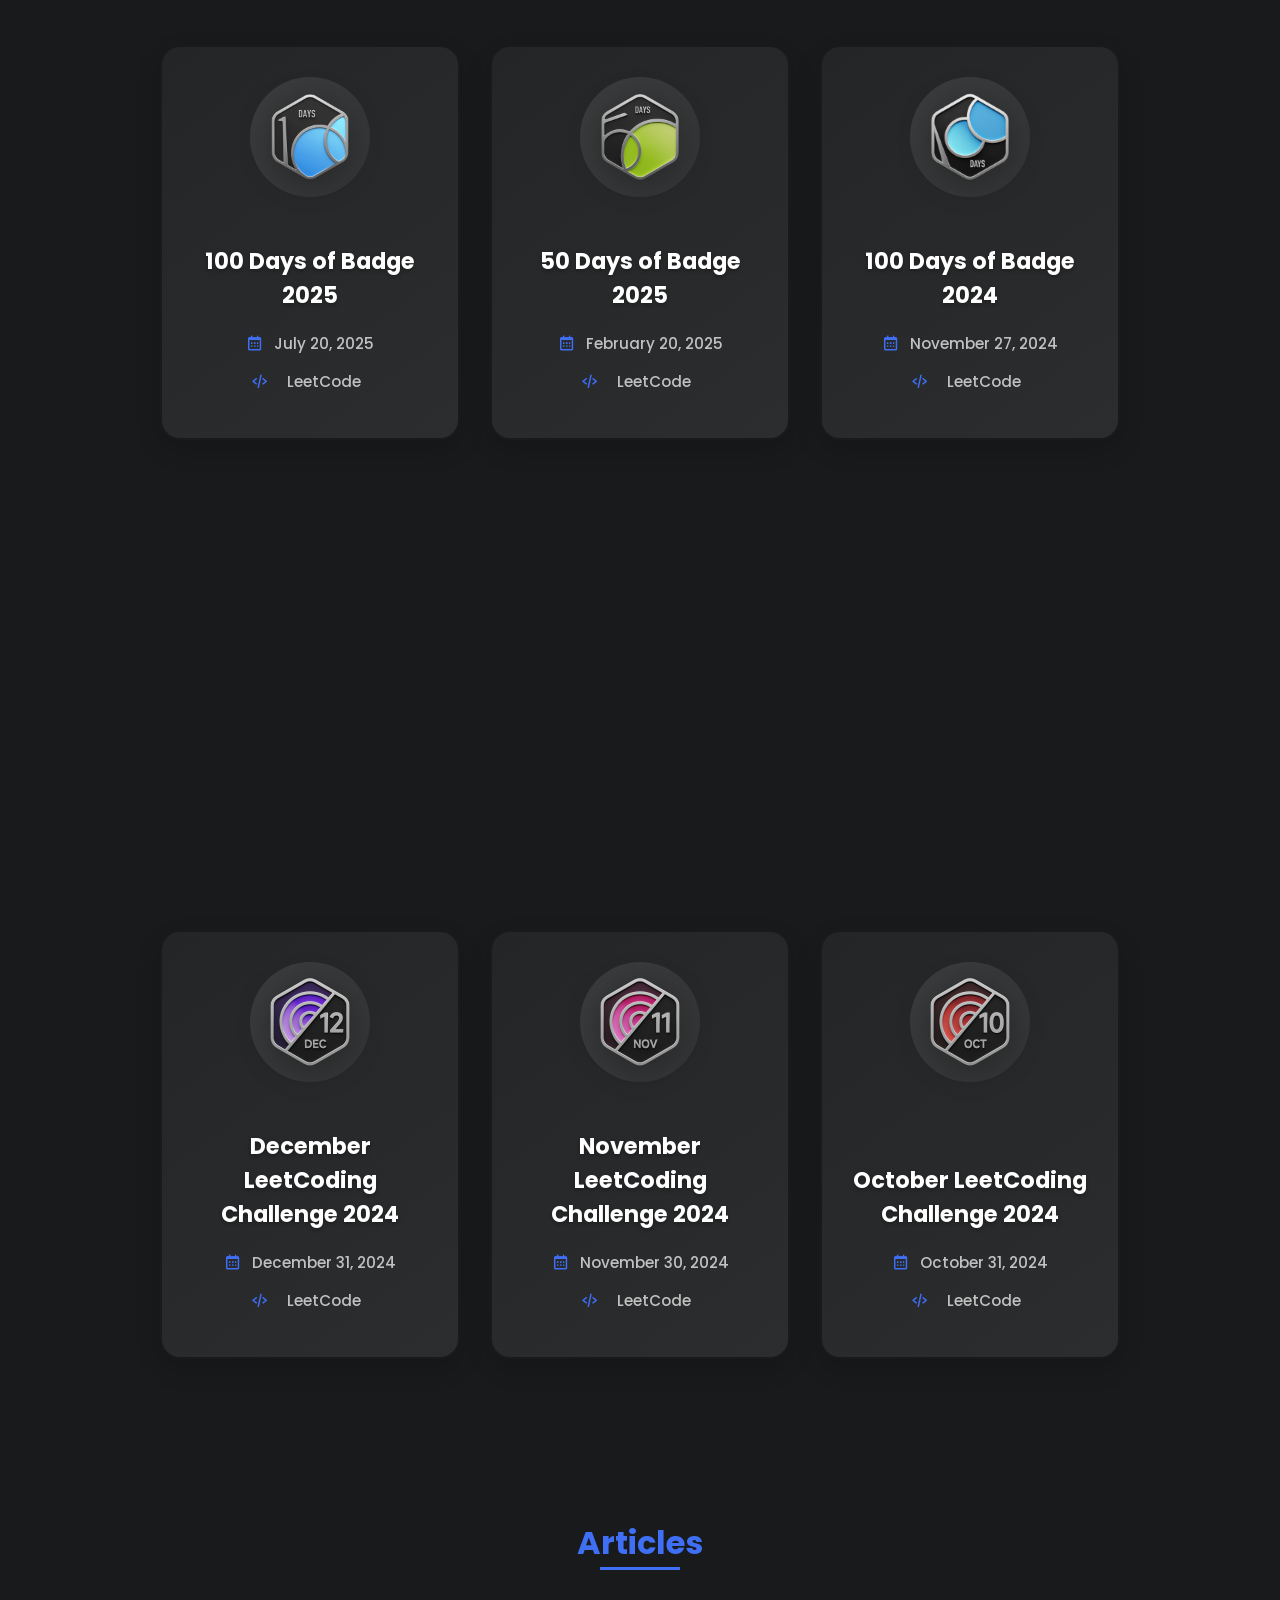
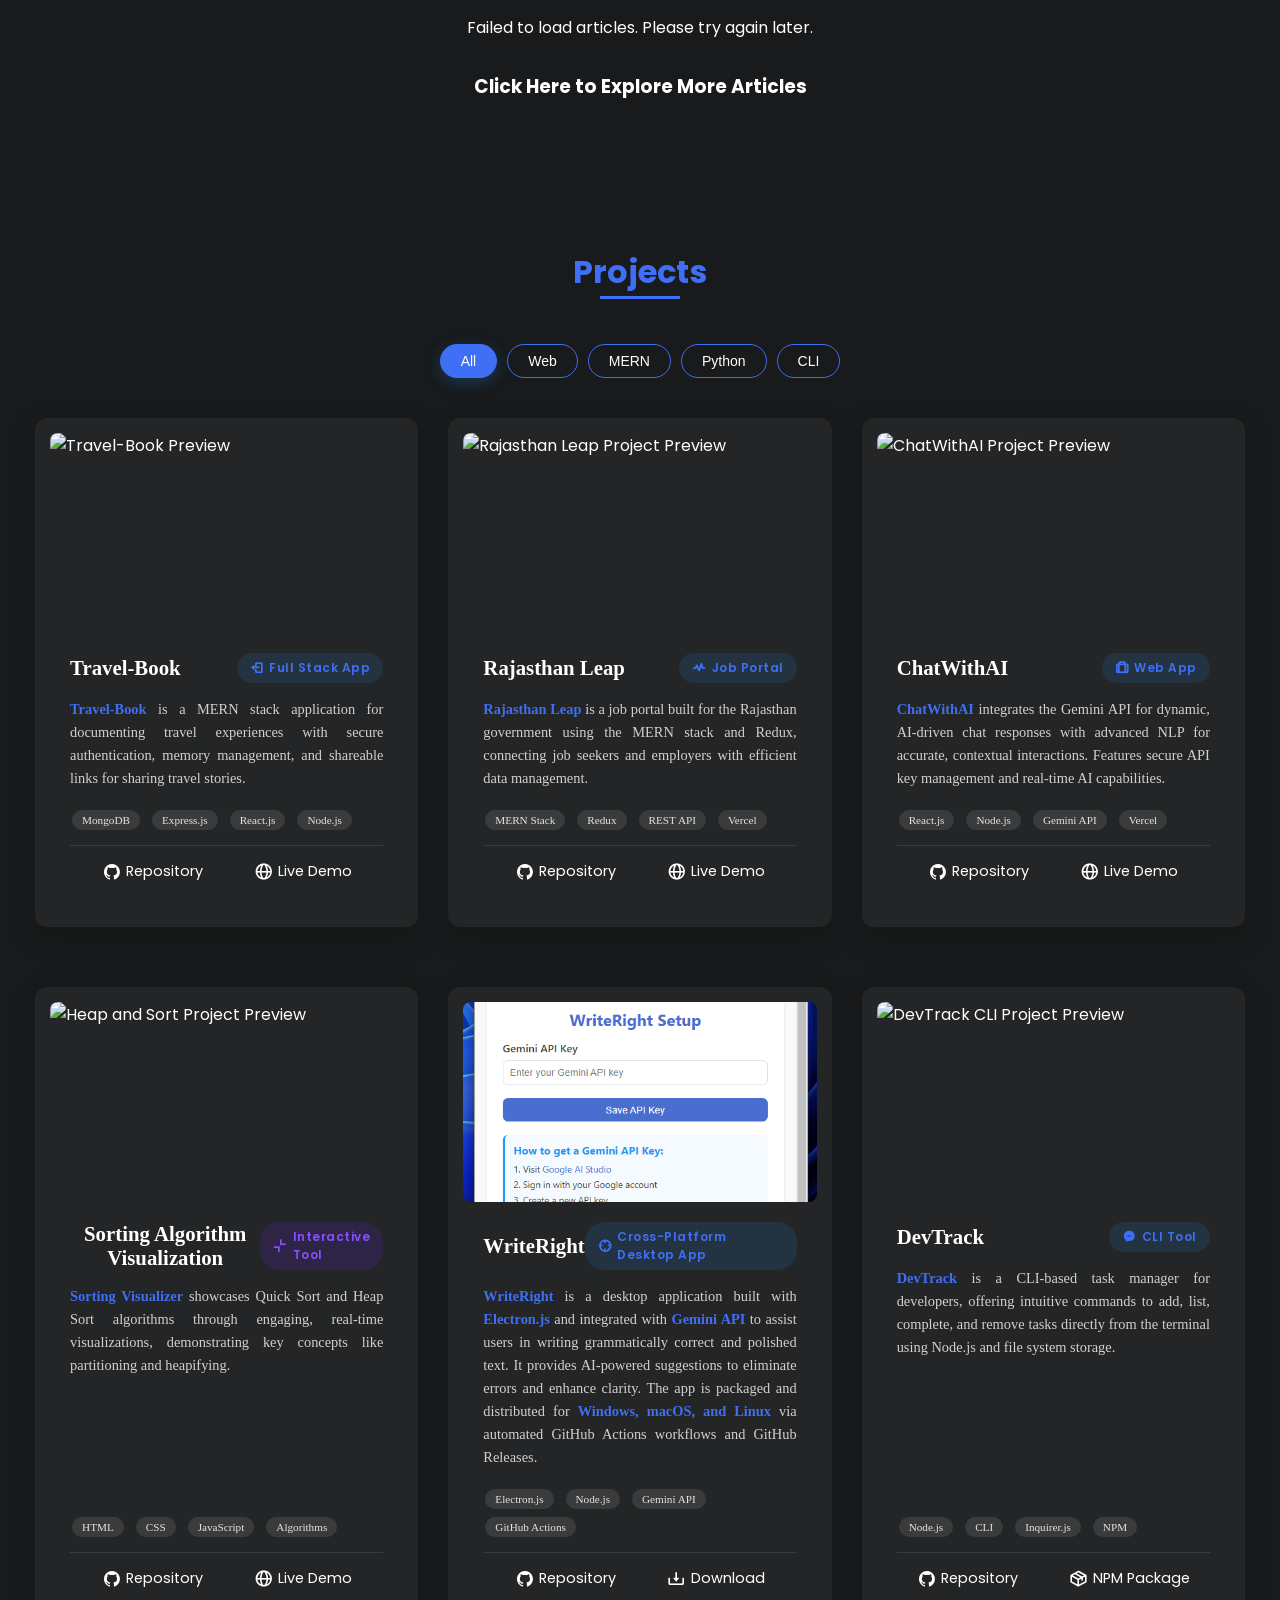
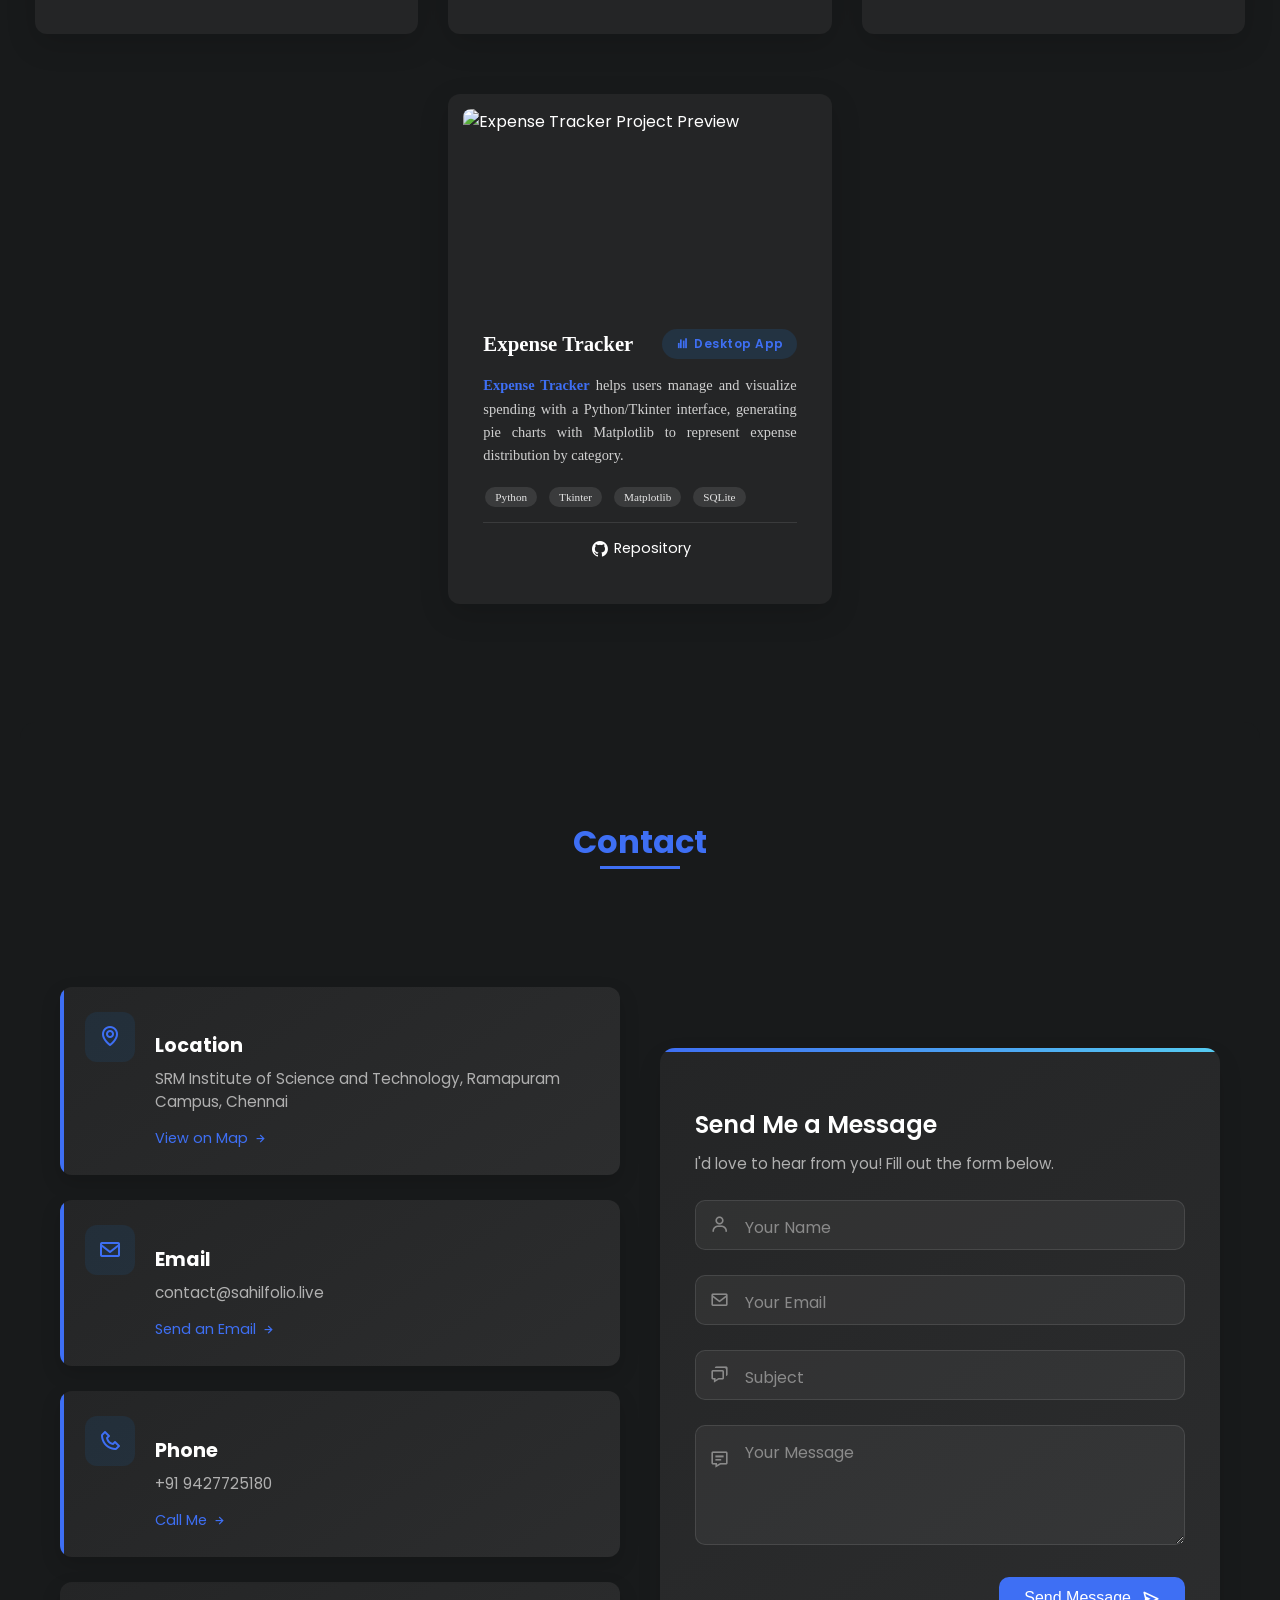
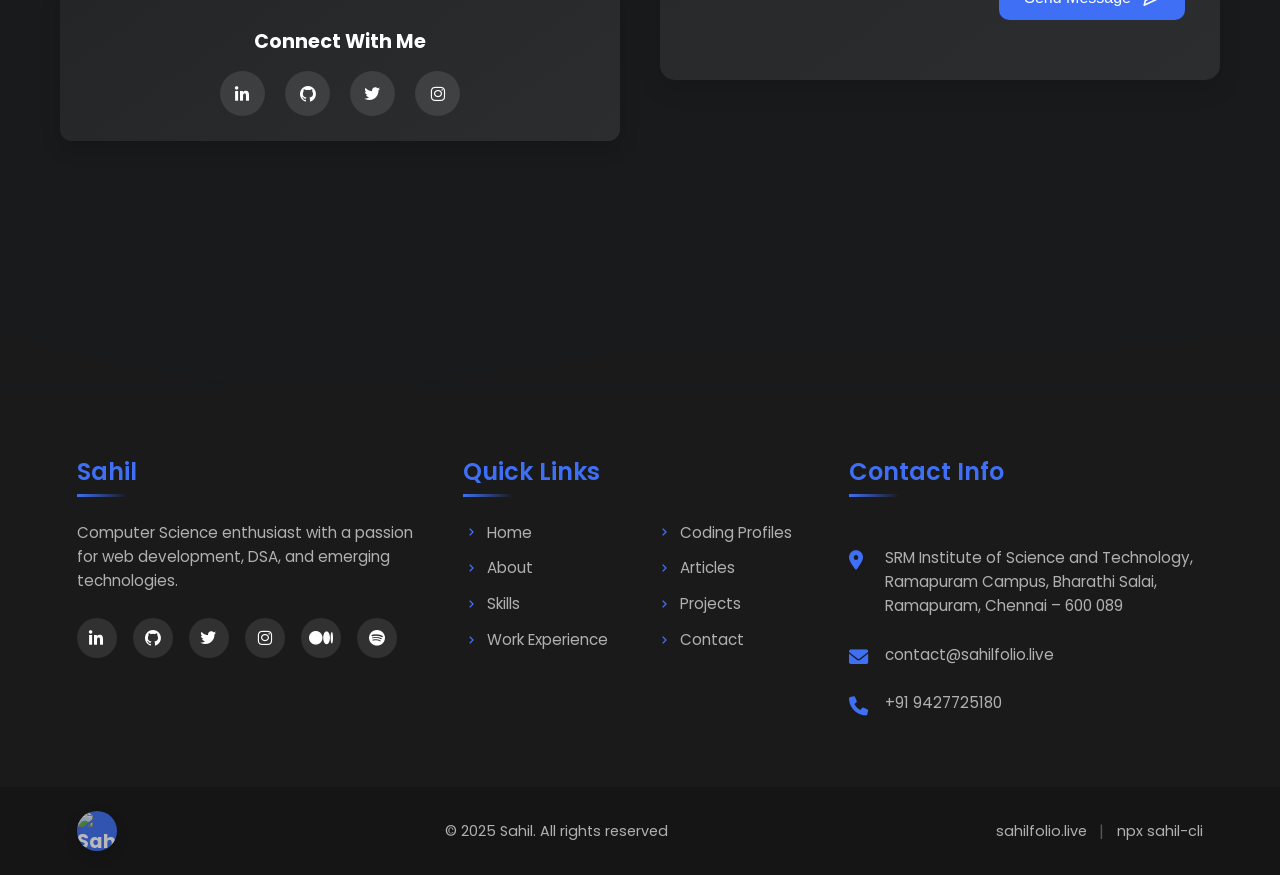
==== commit d491c030: "updated experience section - resume - project section" ====
--- a/index.html
+++ b/index.html
@@ -62,22 +62,22 @@
 
 
     <script>
-  // Detect if the environment is production (you can modify this check)
-  var isProduction = location.hostname !== "localhost" && !location.hostname.includes("127.0.0.1");
-
-  if (isProduction) {
-    console.error = function () {};
-    console.warn = function () {};
-    window.onerror = function () {
-      return true; // Suppress all errors
-    };
-    window.addEventListener("error", function (event) {
-      event.preventDefault(); // Prevents error messages from being logged
-    }, true);
-  }
-</script>
-
-    
+        // Detect if the environment is production (you can modify this check)
+        var isProduction = location.hostname !== "localhost" && !location.hostname.includes("127.0.0.1");
+
+        if (isProduction) {
+            console.error = function () { };
+            console.warn = function () { };
+            window.onerror = function () {
+                return true; // Suppress all errors
+            };
+            window.addEventListener("error", function (event) {
+                event.preventDefault(); // Prevents error messages from being logged
+            }, true);
+        }
+    </script>
+
+
 </head>
 
 <body>
@@ -98,7 +98,7 @@
 </a> -->
 
 
-<!--                 <a href="https://www.npmjs.com/package/sahil-cli" target="_blank" class="nav__logo">
+                <!--                 <a href="https://www.npmjs.com/package/sahil-cli" target="_blank" class="nav__logo">
                     <span style="font-family: 'Courier New', monospace; color: #0f0;">> npx sahil-cli</span>
                     <span class="cursor"></span>
                 </a> -->
@@ -127,7 +127,7 @@
                     <li class="nav__item"><a href="#contact" class="nav__link">Contact</a></li>
                 </ul>
             </div>
-            
+
             <!-- HAMBURGER ICON -->
             <!-- <div class="nav__toggle" id="nav-toggle">
                 <div class="hamburger">
@@ -208,10 +208,10 @@
         <br></br>
         <br></br>
         <br></br>
-        
+
         <!-- Add the initialization script for Typed.js -->
         <script>
-            document.addEventListener('DOMContentLoaded', function() {
+            document.addEventListener('DOMContentLoaded', function () {
                 var typed = new Typed('#typed', {
                     stringsElement: '#typed-strings',
                     typeSpeed: 50,
@@ -387,12 +387,12 @@
         <!--===== WORK EXPERIENCE =====-->
         <section class="work section" id="work">
             <h2 class="section-title">Work Experience</h2>
-            
+
             <!-- Enhanced timeline-based work experience section -->
             <div class="experience-timeline">
 
                 <!-- Kalvium Internship -->
-                 <div class="timeline-item">
+                <div class="timeline-item">
                     <div class="timeline-dot"></div>
                     <div class="timeline-date">
                         <span>June 2025 - Present </span>
@@ -413,27 +413,40 @@
                             </div>
                         </div>
                         <div class="timeline-body">
-                            <p>I'm currently working as a Project Engineer Intern at Kalvium, where I'm learning and contributing to projects that focus on innovative, real-world tech education.</p>
-                            <!-- <div class="timeline-details">
+                            <p>Contributing to mobile app development, GenAI agents, and DSA content creation at
+                                Kalvium, an EdTech company empowering future engineers.</p>
+                            <div class="timeline-details">
                                 <ul class="responsibility-list">
-                                    <li><i class='bx bx-check-circle'></i> Contributing to software development projects and technical solutions</li>
-                                    <li><i class='bx bx-check-circle'></i> Collaborating with team members to implement innovative features</li>
-                                    <li><i class='bx bx-check-circle'></i> Applying problem-solving skills to optimize existing systems</li>
-                                    <li><i class='bx bx-check-circle'></i> Learning and implementing industry best practices in a professional environment</li>
+                                    <li><i class='bx bx-check-circle'></i> Developing mobile applications using Expo and
+                                        React Native as part of the course engineering team.</li>
+                                    <li><i class='bx bx-check-circle'></i> Building intelligent agents with Generative
+                                        AI (GenAI) to create adaptive and interactive learning experiences.</li>
+                                    <li><i class='bx bx-check-circle'></i> Designed DSA-based coding problems with
+                                        structured test cases and explanations for the company’s learning platform.</li>
+                                    <li><i class='bx bx-check-circle'></i> Collaborating with cross-functional teams to
+                                        integrate AI-driven features into educational workflows.</li>
+                                    <li><i class='bx bx-check-circle'></i> Applying full-stack development knowledge to
+                                        contribute scalable and maintainable product features.</li>
+                                    <li><i class='bx bx-check-circle'></i> Participating in content engineering to align
+                                        coding challenges with real-world problem-solving standards.</li>
                                 </ul>
-                            </div> -->
+                            </div>
                             <div class="timeline-skills">
-                                <!-- <span class="skill-tag">Software Development</span> -->
-                                <span class="skill-tag">Problem Solving</span>
-                                <span class="skill-tag">Teamwork</span>
-                                <span class="skill-tag">Technical Skills</span>
+                                <span class="skill-tag">React Native</span>
+                                <span class="skill-tag">Expo</span>
+                                <span class="skill-tag">Generative AI</span>
+                                <span class="skill-tag">Full-Stack Development</span>
+                                <span class="skill-tag">DSA Problem Setter</span>
+                                <span class="skill-tag">Collaboration</span>
                             </div>
                         </div>
                     </div>
                 </div>
 
-                 <!-- DhobiG Technical (SD) Internship -->
-                 <div class="timeline-item">
+
+
+                <!-- DhobiG Technical (SD) Internship -->
+                <div class="timeline-item">
                     <div class="timeline-dot"></div>
                     <div class="timeline-date">
                         <span>February 2025 - April 2025 </span>
@@ -441,7 +454,7 @@
                     <div class="timeline-content">
                         <div class="timeline-header">
                             <div class="timeline-header-content">
-                                <h3 class="timeline-title">Technical (SD) Intern</h3>
+                                <h3 class="timeline-title">Technical (Software Development) Intern</h3>
                                 <div class="timeline-company">
                                     <a href="https://dhobig.com/" target="_blank" class="company-link">
                                         Dhobi G
@@ -454,25 +467,36 @@
                             </div>
                         </div>
                         <div class="timeline-body">
-                            <p>I was working as a Technical Software Development Intern at Dhobi G, where I'm gaining hands-on experience in real-world software development and problem-solving while collaborating with a talented team.</p>
+                            <p>Worked on designing and implementing scalable backend and mobile solutions to streamline
+                                logistics workflows and enhance customer engagement during my internship at Dhobi G.</p>
                             <div class="timeline-details">
                                 <ul class="responsibility-list">
-                                    <li><i class='bx bx-check-circle'></i> Contributing to software development projects and technical solutions</li>
-                                    <li><i class='bx bx-check-circle'></i> Collaborating with team members to implement innovative features</li>
-                                    <li><i class='bx bx-check-circle'></i> Applying problem-solving skills to optimize existing systems</li>
-                                    <li><i class='bx bx-check-circle'></i> Learning and implementing industry best practices in a professional environment</li>
+                                    <li><i class='bx bx-check-circle'></i> Built a push notification system using Django
+                                        and FCM for faster logistics communication.</li>
+                                    <li><i class='bx bx-check-circle'></i> Created and tested a mobile app with Expo and
+                                        React Native to validate notification delivery.</li>
+                                    <li><i class='bx bx-check-circle'></i> Implemented a chatbot that automated user
+                                        support and reduced manual customer service workload.</li>
+                                    <li><i class='bx bx-check-circle'></i> Designed scalable backend solutions ensuring
+                                        reliability, performance, and business alignment.</li>
+                                    <li><i class='bx bx-check-circle'></i> Worked with cross-functional teams to gather
+                                        requirements and deliver optimized technical outcomes.</li>
+                                    <li><i class='bx bx-check-circle'></i> Improved system efficiency by integrating
+                                        real-time features into the logistics workflow.</li>
                                 </ul>
                             </div>
                             <div class="timeline-skills">
-                                <span class="skill-tag">Software Development</span>
-                                <span class="skill-tag">Problem Solving</span>
-                                <span class="skill-tag">Teamwork</span>
-                                <span class="skill-tag">Technical Skills</span>
+                                <span class="skill-tag">Django</span>
+                                <span class="skill-tag">Firebase Cloud Messaging (FCM)</span>
+                                <span class="skill-tag">React Native</span>
+                                <span class="skill-tag">Expo</span>
+                                <span class="skill-tag">Chatbot Development</span>
+                                <span class="skill-tag">Backend Development</span>
+                                <span class="skill-tag">Collaboration</span>
                             </div>
                         </div>
                     </div>
                 </div>
-
 
 
                 <!-- Technical Head at Codezilla -->
@@ -497,13 +521,18 @@
                             </div>
                         </div>
                         <div class="timeline-body">
-                            <p>As the Technical Head of our club, I am committed to supporting our members with all their technical queries and ensuring their growth through various initiatives.</p>
+                            <p>As the Technical Head of our club, I am committed to supporting our members with all
+                                their technical queries and ensuring their growth through various initiatives.</p>
                             <div class="timeline-details">
                                 <ul class="responsibility-list">
-                                    <li><i class='bx bx-check-circle'></i> Actively assist with resolving technical doubts for club members</li>
-                                    <li><i class='bx bx-check-circle'></i> Organize in-club events designed to enhance technical skills</li>
-                                    <li><i class='bx bx-check-circle'></i> Foster collaboration and promote continuous development within the club</li>
-                                    <li><i class='bx bx-check-circle'></i> Create an environment where every member can thrive and achieve their full potential</li>
+                                    <li><i class='bx bx-check-circle'></i> Actively assist with resolving technical
+                                        doubts for club members</li>
+                                    <li><i class='bx bx-check-circle'></i> Organize in-club events designed to enhance
+                                        technical skills</li>
+                                    <li><i class='bx bx-check-circle'></i> Foster collaboration and promote continuous
+                                        development within the club</li>
+                                    <li><i class='bx bx-check-circle'></i> Create an environment where every member can
+                                        thrive and achieve their full potential</li>
                                 </ul>
                             </div>
                             <div class="timeline-skills">
@@ -538,12 +567,16 @@
                             </div>
                         </div>
                         <div class="timeline-body">
-                            <p>As a Design Team member in our club, I contributed to enhancing our social media engagement through creative design work.</p>
+                            <p>As a Design Team member in our club, I contributed to enhancing our social media
+                                engagement through creative design work.</p>
                             <div class="timeline-details">
                                 <ul class="responsibility-list">
-                                    <li><i class='bx bx-check-circle'></i> Created several Figma designs to enhance our social media engagement</li>
-                                    <li><i class='bx bx-check-circle'></i> Organized events within the club to promote member participation and growth</li>
-                                    <li><i class='bx bx-check-circle'></i> Designed promotional posters for club events to ensure effective communication and outreach</li>
+                                    <li><i class='bx bx-check-circle'></i> Created several Figma designs to enhance our
+                                        social media engagement</li>
+                                    <li><i class='bx bx-check-circle'></i> Organized events within the club to promote
+                                        member participation and growth</li>
+                                    <li><i class='bx bx-check-circle'></i> Designed promotional posters for club events
+                                        to ensure effective communication and outreach</li>
                                 </ul>
                             </div>
                             <div class="timeline-skills">
@@ -567,7 +600,8 @@
                             <div class="timeline-header-content">
                                 <h3 class="timeline-title">Design Team Member</h3>
                                 <div class="timeline-company">
-                                    <a href="https://www.linkedin.com/in/dsc-srm-ramapuram/" target="_blank" class="company-link">
+                                    <a href="https://www.linkedin.com/in/dsc-srm-ramapuram/" target="_blank"
+                                        class="company-link">
                                         GDSC SRMIST Ramapuram Campus
                                         <i class='bx bx-link-external'></i>
                                     </a>
@@ -578,14 +612,20 @@
                             </div>
                         </div>
                         <div class="timeline-body">
-                            <p>As a member of my club, I gained extensive experience in UI/UX design and foundational knowledge in machine learning concepts through networking with fellow members.</p>
+                            <p>As a member of my club, I gained extensive experience in UI/UX design and foundational
+                                knowledge in machine learning concepts through networking with fellow members.</p>
                             <div class="timeline-details">
                                 <ul class="responsibility-list">
-                                    <li><i class='bx bx-check-circle'></i> Gained extensive experience in UI/UX design using Figma</li>
-                                    <li><i class='bx bx-check-circle'></i> Acquired foundational knowledge in machine learning concepts through networking with club members</li>
-                                    <li><i class='bx bx-check-circle'></i> Contributed design concepts for the creation of our club's website</li>
-                                    <li><i class='bx bx-check-circle'></i> Designed posters for the club's social media showcases</li>
-                                    <li><i class='bx bx-check-circle'></i> Conducted sessions on machine learning and computer science fundamentals</li>
+                                    <li><i class='bx bx-check-circle'></i> Gained extensive experience in UI/UX design
+                                        using Figma</li>
+                                    <li><i class='bx bx-check-circle'></i> Acquired foundational knowledge in machine
+                                        learning concepts through networking with club members</li>
+                                    <li><i class='bx bx-check-circle'></i> Contributed design concepts for the creation
+                                        of our club's website</li>
+                                    <li><i class='bx bx-check-circle'></i> Designed posters for the club's social media
+                                        showcases</li>
+                                    <li><i class='bx bx-check-circle'></i> Conducted sessions on machine learning and
+                                        computer science fundamentals</li>
                                 </ul>
                             </div>
                             <div class="timeline-skills">
@@ -609,7 +649,7 @@
                 margin: 2rem auto;
                 padding: 0 20px;
             }
-            
+
             /* The central line */
             .experience-timeline::before {
                 content: '';
@@ -621,7 +661,7 @@
                 transform: translateX(-50%);
                 border-radius: 10px;
             }
-            
+
             /* Timeline Items */
             .timeline-item {
                 position: relative;
@@ -630,7 +670,7 @@
                 display: flex;
                 justify-content: center;
             }
-            
+
             /* The dots on the timeline */
             .timeline-dot {
                 position: absolute;
@@ -645,13 +685,13 @@
                 z-index: 2;
                 transition: all 0.3s ease;
             }
-            
+
             .timeline-item:hover .timeline-dot {
                 background-color: #fff;
                 box-shadow: 0 0 0 5px var(--first-color), 0 0 15px rgba(28, 131, 225, 0.6);
                 transform: translateX(-50%) scale(1.2);
             }
-            
+
             /* The date box */
             .timeline-date {
                 position: absolute;
@@ -661,7 +701,7 @@
                 text-align: right;
                 padding-right: 30px;
             }
-            
+
             .timeline-date span {
                 display: inline-block;
                 background-color: rgba(28, 131, 225, 0.1);
@@ -673,14 +713,14 @@
                 transition: all 0.3s ease;
                 box-shadow: 0 3px 10px rgba(0, 0, 0, 0.1);
             }
-            
+
             .timeline-item:hover .timeline-date span {
                 background-color: var(--first-color);
                 color: white;
                 transform: translateY(-3px);
                 box-shadow: 0 6px 15px rgba(28, 131, 225, 0.3);
             }
-            
+
             /* The content box */
             .timeline-content {
                 width: calc(50% - 40px);
@@ -693,7 +733,7 @@
                 transition: all 0.3s ease;
                 border-left: 4px solid var(--first-color);
             }
-            
+
             .timeline-content::before {
                 content: '';
                 position: absolute;
@@ -707,12 +747,12 @@
                 border-bottom: 4px solid var(--first-color);
                 border-radius: 0 0 0 5px;
             }
-            
+
             .timeline-item:hover .timeline-content {
                 transform: translateY(-5px);
                 box-shadow: 0 15px 30px rgba(0, 0, 0, 0.2);
             }
-            
+
             /* Content Header */
             .timeline-header {
                 margin-bottom: 15px;
@@ -720,11 +760,11 @@
                 justify-content: space-between;
                 align-items: flex-start;
             }
-            
+
             .timeline-header-content {
                 flex: 1;
             }
-            
+
             .company-logo {
                 width: 90px;
                 height: 90px;
@@ -737,7 +777,7 @@
                 padding: 8px;
                 transition: all 0.3s ease;
             }
-            
+
             .company-logo img {
                 max-width: 100%;
                 max-height: 100%;
@@ -745,17 +785,17 @@
                 filter: grayscale(50%);
                 transition: all 0.3s ease;
             }
-            
+
             .timeline-item:hover .company-logo {
                 background-color: rgba(255, 255, 255, 0.1);
                 transform: translateY(-3px);
                 box-shadow: 0 5px 15px rgba(0, 0, 0, 0.1);
             }
-            
+
             .timeline-item:hover .company-logo img {
                 filter: grayscale(0%);
             }
-            
+
             .timeline-title {
                 font-size: 1.3rem;
                 color: #fff;
@@ -763,15 +803,15 @@
                 font-weight: 600;
                 transition: all 0.3s ease;
             }
-            
+
             .timeline-item:hover .timeline-title {
                 color: var(--first-color);
             }
-            
+
             .timeline-company {
                 margin-bottom: 10px;
             }
-            
+
             .company-link {
                 display: inline-flex;
                 align-items: center;
@@ -781,23 +821,23 @@
                 transition: all 0.3s ease;
                 gap: 5px;
             }
-            
+
             .company-link i {
                 font-size: 1rem;
                 transition: transform 0.3s ease;
                 opacity: 0;
                 transform: translateX(-5px);
             }
-            
+
             .company-link:hover {
                 color: var(--first-color);
             }
-            
+
             .company-link:hover i {
                 opacity: 1;
                 transform: translateX(0);
             }
-            
+
             /* Content Body */
             .timeline-body p {
                 color: #d1d1d1;
@@ -806,24 +846,24 @@
                 margin-bottom: 15px;
                 text-align: justify;
             }
-            
+
             .timeline-details {
                 margin-bottom: 15px;
             }
-            
+
             .details-title {
                 font-size: 1rem;
                 color: #fff;
                 margin-bottom: 8px;
                 font-weight: 500;
             }
-            
+
             .responsibility-list {
                 list-style: none;
                 padding: 0;
                 margin: 0;
             }
-            
+
             .responsibility-list li {
                 margin-bottom: 8px;
                 display: flex;
@@ -833,7 +873,7 @@
                 font-size: 0.9rem;
                 text-align: justify;
             }
-            
+
             .responsibility-list li i {
                 color: var(--first-color);
                 margin-right: 10px;
@@ -842,18 +882,18 @@
                 margin-top: 2px;
                 transition: transform 0.3s ease;
             }
-            
+
             .timeline-item:hover .responsibility-list li i {
                 transform: scale(1.2);
             }
-            
+
             /* Skills Tags */
             .timeline-skills {
                 display: flex;
                 flex-wrap: wrap;
                 gap: 8px;
             }
-            
+
             .skill-tag {
                 background-color: rgba(255, 255, 255, 0.08);
                 color: #d1d1d1;
@@ -863,23 +903,23 @@
                 font-weight: 500;
                 transition: all 0.3s ease;
             }
-            
+
             .timeline-item:hover .skill-tag {
                 background-color: rgba(28, 131, 225, 0.15);
                 color: var(--first-color);
                 transform: translateY(-2px);
             }
-            
+
             /* Responsive Design */
             @media screen and (max-width: 991px) {
                 .experience-timeline::before {
                     left: 30px;
                 }
-                
+
                 .timeline-dot {
                     left: 30px;
                 }
-                
+
                 .timeline-date {
                     position: relative;
                     width: 100%;
@@ -889,12 +929,12 @@
                     padding-right: 0;
                     margin-bottom: 10px;
                 }
-                
+
                 .timeline-content {
                     width: calc(100% - 70px);
                     margin-left: 70px;
                 }
-                
+
                 .timeline-content::before {
                     left: -10px;
                 }
@@ -905,28 +945,28 @@
                     margin-left: 10px;
                 }
             }
-            
+
             @media screen and (max-width: 576px) {
                 .timeline-content {
                     padding: 15px;
                 }
-                
+
                 .timeline-title {
                     font-size: 1.1rem;
                 }
-                
+
                 .company-link {
                     font-size: 0.85rem;
                 }
-                
+
                 .timeline-body p {
                     font-size: 0.9rem;
                 }
-                
+
                 .responsibility-list li {
                     font-size: 0.85rem;
                 }
-                
+
                 .skill-tag {
                     font-size: 0.75rem;
                     padding: 4px 8px;
@@ -947,7 +987,7 @@
 
         <!-- Add animation for timeline on scroll -->
         <script>
-            document.addEventListener('DOMContentLoaded', function() {
+            document.addEventListener('DOMContentLoaded', function () {
                 // Animation for timeline items on scroll
                 const observer = new IntersectionObserver((entries) => {
                     entries.forEach(entry => {
@@ -959,7 +999,7 @@
                 }, {
                     threshold: 0.2
                 });
-                
+
                 // Observe all timeline items
                 document.querySelectorAll('.timeline-item').forEach(item => {
                     observer.observe(item);
@@ -978,7 +1018,7 @@
                 }, {
                     threshold: 0.2
                 });
-                
+
                 // Observe all achievement cards
                 document.querySelectorAll('.achievement-card').forEach((card, index) => {
                     achievementObserver.observe(card);
@@ -997,56 +1037,58 @@
                 opacity: 0;
                 transform: translateY(30px);
             }
-            
+
             .animate-timeline-item {
                 animation: fadeInUp 0.8s forwards;
             }
-            
+
             /* Achievement card animations */
             .achievement-card-hidden {
                 opacity: 0;
                 transform: translateY(50px) scale(0.9);
             }
-            
+
             .animate-achievement-card {
                 animation: fadeInUpScale 0.8s forwards;
             }
-            
+
             @keyframes fadeInUp {
                 from {
                     opacity: 0;
                     transform: translateY(30px);
                 }
+
                 to {
                     opacity: 1;
                     transform: translateY(0);
                 }
             }
-            
+
             @keyframes fadeInUpScale {
                 from {
                     opacity: 0;
                     transform: translateY(50px) scale(0.9);
                 }
+
                 to {
                     opacity: 1;
                     transform: translateY(0) scale(1);
                 }
             }
-            
+
             /* Staggered animation delay for items */
             .timeline-item:nth-child(1) {
                 animation-delay: 0.1s;
             }
-            
+
             .timeline-item:nth-child(2) {
                 animation-delay: 0.3s;
             }
-            
+
             .timeline-item:nth-child(3) {
                 animation-delay: 0.5s;
             }
-            
+
             .timeline-item:nth-child(4) {
                 animation-delay: 0.7s;
             }
@@ -1111,7 +1153,7 @@
                     justify-content: center;
                     margin-bottom: 15px;
                 }
-                
+
                 .codechef-custom-card {
                     background: linear-gradient(145deg, #242526, #2c2d2e);
                     border-radius: 15px;
@@ -1122,12 +1164,12 @@
                     border-left: 4px solid var(--first-color);
                     transition: all 0.3s ease;
                 }
-                
+
                 .codechef-custom-card:hover {
                     transform: translateY(-5px);
                     box-shadow: 0 15px 30px rgba(0, 0, 0, 0.3);
                 }
-                
+
                 .codechef-header {
                     display: flex;
                     align-items: center;
@@ -1135,25 +1177,25 @@
                     border-bottom: 1px solid rgba(255, 255, 255, 0.1);
                     padding-bottom: 15px;
                 }
-                
+
                 .codechef-logo {
                     width: 50px;
                     height: 50px;
                     margin-right: 15px;
                     border-radius: 8px;
                 }
-                
+
                 .codechef-header h3 {
                     color: #fff;
                     font-size: 1.3rem;
                     margin: 0;
                     font-weight: 600;
                 }
-                
+
                 .codechef-content {
                     text-align: center;
                 }
-                
+
                 .codechef-username {
                     font-size: 1.1rem;
                     color: var(--first-color);
@@ -1161,53 +1203,54 @@
                     font-weight: 600;
                     letter-spacing: 1px;
                 }
-                
+
                 .codechef-rating-container {
                     display: flex;
                     justify-content: space-around;
                     margin-bottom: 25px;
                 }
-                
+
                 .codechef-metric {
                     display: flex;
                     flex-direction: column;
                     align-items: center;
                 }
-                
+
                 .metric-label {
                     font-size: 0.9rem;
                     color: #a0a0a0;
                     margin-bottom: 5px;
                 }
-                
+
                 .metric-value {
                     font-size: 1.5rem;
                     color: #fff;
                     font-weight: 700;
                 }
-                
+
                 .codechef-stars {
                     font-size: 2rem;
-                    color: #FFD700; /* Gold color for stars */
+                    color: #FFD700;
+                    /* Gold color for stars */
                     letter-spacing: 5px;
                     margin-top: 10px;
                 }
-                
+
                 /* Responsive adjustments */
                 @media (max-width: 600px) {
                     .codechef-custom-card {
                         padding: 20px 15px;
                     }
-                    
+
                     .codechef-header h3 {
                         font-size: 1.1rem;
                     }
-                    
+
                     .codechef-rating-container {
                         flex-direction: column;
                         gap: 15px;
                     }
-                    
+
                     .metric-value {
                         font-size: 1.3rem;
                     }
@@ -1236,14 +1279,15 @@
         <!-- CODING ACHIEVEMENTS SECTION -->
         <section class="achievements section" id="achievements">
             <h2 class="section-title">Coding Achievements & Recognition</h2>
-            
+
             <div class="achievements__container">
                 <div class="achievements-grid">
-                    
+
                     <!-- Achievement Badge 1 - 100 Days 2025 -->
                     <div class="achievement-card">
                         <div class="achievement-badge">
-                            <img src="assets/img/leetcode-badges/100-days-badge-2025.png" alt="100 Days of Badge 2025" class="badge-image">
+                            <img src="assets/img/leetcode-badges/100-days-badge-2025.png" alt="100 Days of Badge 2025"
+                                class="badge-image">
                         </div>
                         <div class="achievement-content">
                             <h3 class="achievement-title">100 Days of Badge 2025</h3>
@@ -1263,7 +1307,8 @@
                     <!-- Achievement Badge 2 - 50 Days 2025 -->
                     <div class="achievement-card">
                         <div class="achievement-badge">
-                            <img src="assets/img/leetcode-badges/50-days-badge-2025.png" alt="50 Days of Badge 2025" class="badge-image">
+                            <img src="assets/img/leetcode-badges/50-days-badge-2025.png" alt="50 Days of Badge 2025"
+                                class="badge-image">
                         </div>
                         <div class="achievement-content">
                             <h3 class="achievement-title">50 Days of Badge 2025</h3>
@@ -1283,7 +1328,8 @@
                     <!-- Achievement Badge 3 - 100 Days 2024 -->
                     <div class="achievement-card">
                         <div class="achievement-badge">
-                            <img src="assets/img/leetcode-badges/100-days-badge-2024.png" alt="100 Days of Badge 2024" class="badge-image">
+                            <img src="assets/img/leetcode-badges/100-days-badge-2024.png" alt="100 Days of Badge 2024"
+                                class="badge-image">
                         </div>
                         <div class="achievement-content">
                             <h3 class="achievement-title">100 Days of Badge 2024</h3>
@@ -1303,7 +1349,8 @@
                     <!-- Achievement Badge 4 - 50 Days 2024 -->
                     <div class="achievement-card">
                         <div class="achievement-badge">
-                            <img src="assets/img/leetcode-badges/50-days-badge-2024.png" alt="50 Days of Badge 2024" class="badge-image">
+                            <img src="assets/img/leetcode-badges/50-days-badge-2024.png" alt="50 Days of Badge 2024"
+                                class="badge-image">
                         </div>
                         <div class="achievement-content">
                             <h3 class="achievement-title">50 Days of Badge 2024</h3>
@@ -1323,7 +1370,8 @@
                     <!-- Achievement Badge 5 - Feb LeetCoding Challenge 2025 -->
                     <div class="achievement-card">
                         <div class="achievement-badge">
-                            <img src="assets/img/leetcode-badges/feb-leetcoding-challenge-2025.png" alt="February LeetCoding Challenge 2025" class="badge-image">
+                            <img src="assets/img/leetcode-badges/feb-leetcoding-challenge-2025.png"
+                                alt="February LeetCoding Challenge 2025" class="badge-image">
                         </div>
                         <div class="achievement-content">
                             <h3 class="achievement-title">February LeetCoding Challenge 2025</h3>
@@ -1343,7 +1391,8 @@
                     <!-- Achievement Badge 6 - Jan LeetCoding Challenge 2025 -->
                     <div class="achievement-card">
                         <div class="achievement-badge">
-                            <img src="assets/img/leetcode-badges/jan-leetcoding-challenge-2025.png" alt="January LeetCoding Challenge 2025" class="badge-image">
+                            <img src="assets/img/leetcode-badges/jan-leetcoding-challenge-2025.png"
+                                alt="January LeetCoding Challenge 2025" class="badge-image">
                         </div>
                         <div class="achievement-content">
                             <h3 class="achievement-title">January LeetCoding Challenge 2025</h3>
@@ -1363,7 +1412,8 @@
                     <!-- Achievement Badge 7 - Dec LeetCoding Challenge 2024 -->
                     <div class="achievement-card">
                         <div class="achievement-badge">
-                            <img src="assets/img/leetcode-badges/dec-leetcoding-challenge-2024.png" alt="December LeetCoding Challenge 2024" class="badge-image">
+                            <img src="assets/img/leetcode-badges/dec-leetcoding-challenge-2024.png"
+                                alt="December LeetCoding Challenge 2024" class="badge-image">
                         </div>
                         <div class="achievement-content">
                             <h3 class="achievement-title">December LeetCoding Challenge 2024</h3>
@@ -1383,7 +1433,8 @@
                     <!-- Achievement Badge 8 - Nov LeetCoding Challenge 2024 -->
                     <div class="achievement-card">
                         <div class="achievement-badge">
-                            <img src="assets/img/leetcode-badges/nov-leetcoding-challenge-2024.png" alt="November LeetCoding Challenge 2024" class="badge-image">
+                            <img src="assets/img/leetcode-badges/nov-leetcoding-challenge-2024.png"
+                                alt="November LeetCoding Challenge 2024" class="badge-image">
                         </div>
                         <div class="achievement-content">
                             <h3 class="achievement-title">November LeetCoding Challenge 2024</h3>
@@ -1403,7 +1454,8 @@
                     <!-- Achievement Badge 9 - Oct LeetCoding Challenge 2024 -->
                     <div class="achievement-card">
                         <div class="achievement-badge">
-                            <img src="assets/img/leetcode-badges/oct-leetcoding-challenge-2024.png" alt="October LeetCoding Challenge 2024" class="badge-image">
+                            <img src="assets/img/leetcode-badges/oct-leetcoding-challenge-2024.png"
+                                alt="October LeetCoding Challenge 2024" class="badge-image">
                         </div>
                         <div class="achievement-content">
                             <h3 class="achievement-title">October LeetCoding Challenge 2024</h3>
@@ -1419,7 +1471,7 @@
                             </div>
                         </div>
                     </div>
-                    
+
                 </div>
             </div>
         </section>
@@ -1432,7 +1484,7 @@
                 margin: 2rem auto;
                 padding: 0 20px;
             }
-            
+
             .achievements-grid {
                 display: grid;
                 grid-template-columns: repeat(auto-fit, minmax(280px, 1fr));
@@ -1440,7 +1492,7 @@
                 margin-top: 2rem;
                 justify-items: center;
             }
-            
+
             /* Ensure exactly 3 columns on larger screens */
             @media screen and (min-width: 1024px) {
                 .achievements-grid {
@@ -1450,7 +1502,7 @@
                     margin-right: auto;
                 }
             }
-            
+
             /* 2 columns on tablets */
             @media screen and (max-width: 1023px) and (min-width: 768px) {
                 .achievements-grid {
@@ -1460,7 +1512,7 @@
                     margin-right: auto;
                 }
             }
-            
+
             /* 1 column on mobile */
             @media screen and (max-width: 767px) {
                 .achievements-grid {
@@ -1470,7 +1522,7 @@
                     margin-right: auto;
                 }
             }
-            
+
             /* Achievement Card */
             .achievement-card {
                 background: linear-gradient(145deg, #242526, #2c2d2e);
@@ -1490,7 +1542,7 @@
                 flex-direction: column;
                 justify-content: space-between;
             }
-            
+
             .achievement-card::before {
                 content: '';
                 position: absolute;
@@ -1503,17 +1555,17 @@
                 transition: opacity 0.4s ease;
                 border-radius: 20px;
             }
-            
+
             .achievement-card:hover::before {
                 opacity: 1;
             }
-            
+
             .achievement-card:hover {
                 transform: translateY(-10px) scale(1.02);
                 box-shadow: 0 20px 40px rgba(28, 131, 225, 0.2);
                 border-color: rgba(28, 131, 225, 0.3);
             }
-            
+
             /* Badge Image Container */
             .achievement-badge {
                 width: 120px;
@@ -1528,13 +1580,13 @@
                 padding: 15px;
                 transition: all 0.4s ease;
             }
-            
+
             .achievement-card:hover .achievement-badge {
                 transform: scale(1.1) rotate(5deg);
                 background: linear-gradient(135deg, rgba(28, 131, 225, 0.2), rgba(28, 131, 225, 0.1));
                 box-shadow: 0 10px 25px rgba(28, 131, 225, 0.3);
             }
-            
+
             .badge-image {
                 width: 90px;
                 height: 90px;
@@ -1542,17 +1594,17 @@
                 filter: drop-shadow(0 5px 15px rgba(0, 0, 0, 0.3));
                 transition: all 0.4s ease;
             }
-            
+
             .achievement-card:hover .badge-image {
                 filter: drop-shadow(0 8px 20px rgba(28, 131, 225, 0.4));
             }
-            
+
             /* Achievement Content */
             .achievement-content {
                 position: relative;
                 z-index: 2;
             }
-            
+
             .achievement-title {
                 font-size: 1.4rem;
                 color: #fff;
@@ -1561,12 +1613,12 @@
                 transition: all 0.3s ease;
                 text-shadow: 0 2px 4px rgba(0, 0, 0, 0.3);
             }
-            
+
             .achievement-card:hover .achievement-title {
                 color: var(--first-color);
                 text-shadow: 0 2px 8px rgba(28, 131, 225, 0.4);
             }
-            
+
             .achievement-date,
             .achievement-platform {
                 display: flex;
@@ -1579,7 +1631,7 @@
                 font-weight: 500;
                 transition: all 0.3s ease;
             }
-            
+
             .platform-link {
                 color: inherit;
                 text-decoration: none;
@@ -1588,31 +1640,31 @@
                 padding: 3px 8px;
                 display: inline-block;
             }
-            
+
             .platform-link:hover {
                 color: var(--first-color);
                 background-color: rgba(28, 131, 225, 0.1);
                 transform: translateY(-1px);
             }
-            
+
             .achievement-date i,
             .achievement-platform i {
                 font-size: 1.1rem;
                 color: var(--first-color);
                 transition: all 0.3s ease;
             }
-            
+
             .achievement-card:hover .achievement-date,
             .achievement-card:hover .achievement-platform {
                 color: #e0e0e0;
             }
-            
+
             .achievement-card:hover .achievement-date i,
             .achievement-card:hover .achievement-platform i {
                 transform: scale(1.2);
                 color: #fff;
             }
-            
+
             /* Achievement Badge Glow Effect */
             .achievement-badge::after {
                 content: '';
@@ -1621,85 +1673,89 @@
                 left: -2px;
                 right: -2px;
                 bottom: -2px;
-                background: linear-gradient(45deg, 
-                    var(--first-color), 
-                    transparent, 
-                    var(--first-color), 
-                    transparent, 
-                    var(--first-color)
-                );
+                background: linear-gradient(45deg,
+                        var(--first-color),
+                        transparent,
+                        var(--first-color),
+                        transparent,
+                        var(--first-color));
                 border-radius: 50%;
                 opacity: 0;
                 transition: opacity 0.4s ease;
                 z-index: -1;
                 animation: rotate 3s linear infinite;
             }
-            
+
             .achievement-card:hover .achievement-badge::after {
                 opacity: 0.6;
             }
-            
+
             @keyframes rotate {
-                0% { transform: rotate(0deg); }
-                100% { transform: rotate(360deg); }
-            }
-            
+                0% {
+                    transform: rotate(0deg);
+                }
+
+                100% {
+                    transform: rotate(360deg);
+                }
+            }
+
             /* Responsive Design */
             @media screen and (max-width: 768px) {
                 .achievements-grid {
                     grid-template-columns: 1fr;
                     gap: 20px;
                 }
-                
+
                 .achievement-card {
                     padding: 25px 20px;
                 }
-                
+
                 .achievement-badge {
                     width: 100px;
                     height: 100px;
                     margin-bottom: 20px;
                 }
-                
+
                 .badge-image {
                     width: 75px;
                     height: 75px;
                 }
-                
+
                 .achievement-title {
                     font-size: 1.2rem;
                 }
-                
+
                 .achievement-date,
                 .achievement-platform {
                     font-size: 0.9rem;
                 }
             }
-            
+
             @media screen and (max-width: 480px) {
                 .achievements__container {
                     padding: 0 15px;
                 }
-                
+
                 .achievement-card {
                     padding: 20px 15px;
                 }
-                
+
                 .achievement-badge {
                     width: 80px;
                     height: 80px;
                 }
-                
+
                 .badge-image {
                     width: 60px;
                     height: 60px;
                 }
-                
+
                 .achievement-title {
                     font-size: 1.1rem;
                     margin-bottom: 15px;
                 }
-                
+
                 .achievement-date,
                 .achievement-platform {
                     font-size: 0.85rem;
@@ -1726,7 +1782,7 @@
             <a href="https://medium.com/@sa_hilll94" target="_blank">
                 <h3 id="blogss" style="text-align: center; margin-top: 2rem;">Click Here to Explore More Articles</h3>
             </a>
-            
+
             <script>
                 document.addEventListener('DOMContentLoaded', function () {
                     const blogContainer = document.getElementById('blog-container');
@@ -1738,7 +1794,7 @@
 
                     // Show loading indicator
                     loadingIndicator.style.display = 'flex';
-                    
+
                     // Fetch articles from Medium
                     fetch('https://api.rss2json.com/v1/api.json?rss_url=https%3A%2F%2Fmedium.com%2Ffeed%2F%40sa_hilll94')
                         .then(response => response.json())
@@ -1746,15 +1802,15 @@
                             articles = data.items;
                             // Hide loading indicator
                             loadingIndicator.style.display = 'none';
-                            
+
                             if (articles.length === 0) {
                                 blogContainer.innerHTML = '<div class="no-articles">No articles found</div>';
                                 loadMoreButton.style.display = 'none';
                                 return;
                             }
-                            
+
                             loadArticles();
-                            
+
                             // Show/hide load more button based on available articles
                             if (currentIndex >= articles.length) {
                                 loadMoreButton.style.display = 'none';
@@ -1782,7 +1838,7 @@
                                 month: 'short',
                                 day: 'numeric'
                             });
-                            
+
                             // Extract the first image from the content if available
                             let imageUrl = '';
                             const imgRegex = /<img.*?src="(.*?)".*?>/;
@@ -1790,7 +1846,7 @@
                             if (imgMatch && imgMatch.length > 1) {
                                 imageUrl = imgMatch[1];
                             }
-                            
+
                             // Get a clean description by removing HTML tags
                             let description = item.content.replace(/<[^>]*>/g, '');
                             description = description.substring(0, 150) + '...';
@@ -1798,7 +1854,7 @@
                             html += `
                             <div class="article-card">
                                 <div class="article-image-container">
-                                    ${imageUrl ? `<img src="${imageUrl}" alt="${title}" class="article-image">` : 
+                                    ${imageUrl ? `<img src="${imageUrl}" alt="${title}" class="article-image">` :
                                     `<div class="article-no-image">
                                         <i class='bx bxs-file-doc'></i>
                                      </div>`}
@@ -1860,7 +1916,8 @@
             }
 
             .article-image-container {
-                height: 150px; /* Reduced height */
+                height: 150px;
+                /* Reduced height */
                 overflow: hidden;
             }
 
@@ -1952,7 +2009,7 @@
                 .articles-grid {
                     justify-content: center;
                 }
-                
+
                 .article-card {
                     width: 250px;
                 }
@@ -1962,7 +2019,7 @@
                 .articles-grid {
                     justify-content: center;
                 }
-                
+
                 .article-card {
                     width: 220px;
                 }
@@ -1985,7 +2042,7 @@
         <section class="project section" id="projects">
             <div class="container">
                 <h2 class="section-title">Projects</h2>
-                
+
                 <!-- Filter navigation for projects -->
                 <div class="project-filter">
                     <button class="filter-btn active" data-filter="all">All</button>
@@ -1994,15 +2051,108 @@
                     <button class="filter-btn" data-filter="python">Python</button>
                     <button class="filter-btn" data-filter="cli">CLI</button>
                 </div>
-                
+
                 <div class="projects__container">
+
+                    <!-- Travel-Book Project -->
+                    <div class="project__card" data-category="web mern">
+                        <div class="project__image-container">
+                            <img class="project__image"
+                                src="https://cdn-images-1.medium.com/v2/resize:fit:1024/1*wAJWl9-aTMOjXuUh_SM2bw.png"
+                                alt="Travel-Book Preview" loading="lazy">
+                            <div class="project__overlay">
+                                <a href="https://travelbook.sahilfolio.live/" target="_blank"
+                                    class="project__overlay-btn">
+                                    View Live <i class='bx bx-link-external'></i>
+                                </a>
+                            </div>
+                        </div>
+                        <div class="project__content">
+                            <div class="project__header">
+                                <h3 class="project__title">Travel-Book</h3>
+                                <div class="project__type">Full Stack App</div>
+                            </div>
+                            <div class="project__description">
+                                <p><b>Travel-Book</b> is a MERN stack application for documenting travel experiences
+                                    with secure authentication, memory management, and shareable links for sharing
+                                    travel stories.</p>
+                            </div>
+                            <div class="project__tags-container">
+                                <div class="project__tags">
+                                    <span class="project__tag">MongoDB</span>
+                                    <span class="project__tag">Express.js</span>
+                                    <span class="project__tag">React.js</span>
+                                    <span class="project__tag">Node.js</span>
+                                </div>
+                            </div>
+                            <div class="project__links">
+                                <a href="https://github.com/Sahilll94/Travel-Book" class="project__link" target="_blank"
+                                    aria-label="GitHub Repository">
+                                    <i class='bx bxl-github'></i>
+                                    <span>Repository</span>
+                                </a>
+                                <a href="https://travelbook.sahilfolio.live/" class="project__link" target="_blank"
+                                    aria-label="Live Demo">
+                                    <i class='bx bx-globe'></i>
+                                    <span>Live Demo</span>
+                                </a>
+                            </div>
+                        </div>
+                    </div>
+
+                    <!-- Rajasthan Leap Project -->
+                    <div class="project__card" data-category="web mern">
+                        <div class="project__image-container">
+                            <img class="project__image" src="assets/img/JobPortal.png"
+                                alt="Rajasthan Leap Project Preview" loading="lazy">
+                            <div class="project__overlay">
+                                <a href="https://job-portal-frontend-ju4r.vercel.app/" target="_blank"
+                                    class="project__overlay-btn">
+                                    View Live <i class='bx bx-link-external'></i>
+                                </a>
+                            </div>
+                        </div>
+                        <div class="project__content">
+                            <div class="project__header">
+                                <h3 class="project__title">Rajasthan Leap</h3>
+                                <div class="project__type">Job Portal</div>
+                            </div>
+                            <div class="project__description">
+                                <p><b>Rajasthan Leap</b> is a job portal built for the Rajasthan government using the
+                                    MERN stack and Redux, connecting job seekers and employers with efficient data
+                                    management.</p>
+                            </div>
+                            <div class="project__tags-container">
+                                <div class="project__tags">
+                                    <span class="project__tag">MERN Stack</span>
+                                    <span class="project__tag">Redux</span>
+                                    <span class="project__tag">REST API</span>
+                                    <span class="project__tag">Vercel</span>
+                                </div>
+                            </div>
+                            <div class="project__links">
+                                <a href="https://github.com/Sahilll94/Job-Portal-Frontend" class="project__link"
+                                    target="_blank" aria-label="GitHub Repository">
+                                    <i class='bx bxl-github'></i>
+                                    <span>Repository</span>
+                                </a>
+                                <a href="https://job-portal-frontend-ju4r.vercel.app/" class="project__link"
+                                    target="_blank" aria-label="Live Demo">
+                                    <i class='bx bx-globe'></i>
+                                    <span>Live Demo</span>
+                                </a>
+                            </div>
+                        </div>
+                    </div>
+
                     <!-- ChatWithAI Project -->
                     <div class="project__card" data-category="web react">
                         <div class="project__image-container">
                             <img class="project__image" src="assets/img/GeminiProject.jpg"
                                 alt="ChatWithAI Project Preview" loading="lazy">
                             <div class="project__overlay">
-                                <a href="https://chatwithai.sahilfolio.live/" target="_blank" class="project__overlay-btn">
+                                <a href="https://chatwithai.sahilfolio.live/" target="_blank"
+                                    class="project__overlay-btn">
                                     View Live <i class='bx bx-link-external'></i>
                                 </a>
                             </div>
@@ -2013,7 +2163,9 @@
                                 <div class="project__type">Web App</div>
                             </div>
                             <div class="project__description">
-                                <p><b>ChatWithAI</b> integrates the Gemini API for dynamic, AI-driven chat responses with advanced NLP for accurate, contextual interactions. Features secure API key management and real-time AI capabilities.</p>
+                                <p><b>ChatWithAI</b> integrates the Gemini API for dynamic, AI-driven chat responses
+                                    with advanced NLP for accurate, contextual interactions. Features secure API key
+                                    management and real-time AI capabilities.</p>
                             </div>
                             <div class="project__tags-container">
                                 <div class="project__tags">
@@ -2024,11 +2176,13 @@
                                 </div>
                             </div>
                             <div class="project__links">
-                                <a href="https://github.com/Sahilll94/ChatWithAI" class="project__link" target="_blank" aria-label="GitHub Repository">
+                                <a href="https://github.com/Sahilll94/ChatWithAI" class="project__link" target="_blank"
+                                    aria-label="GitHub Repository">
                                     <i class='bx bxl-github'></i>
                                     <span>Repository</span>
                                 </a>
-                                <a href="https://chatwithai.sahilfolio.live/" class="project__link" target="_blank" aria-label="Live Demo">
+                                <a href="https://chatwithai.sahilfolio.live/" class="project__link" target="_blank"
+                                    aria-label="Live Demo">
                                     <i class='bx bx-globe'></i>
                                     <span>Live Demo</span>
                                 </a>
@@ -2042,7 +2196,8 @@
                             <img class="project__image" src="assets/img/HeapSortProjects.png"
                                 alt="Heap and Sort Project Preview" loading="lazy">
                             <div class="project__overlay">
-                                <a href="https://sahilll94.github.io/Quick-and-Heap-Sort-Web-App/" target="_blank" class="project__overlay-btn">
+                                <a href="https://sahilll94.github.io/Quick-and-Heap-Sort-Web-App/" target="_blank"
+                                    class="project__overlay-btn">
                                     View Live <i class='bx bx-link-external'></i>
                                 </a>
                             </div>
@@ -2053,7 +2208,9 @@
                                 <div class="project__type interactive-tool">Interactive Tool</div>
                             </div>
                             <div class="project__description">
-                                <p><b>Sorting Visualizer</b> showcases Quick Sort and Heap Sort algorithms through engaging, real-time visualizations, demonstrating key concepts like partitioning and heapifying.</p>
+                                <p><b>Sorting Visualizer</b> showcases Quick Sort and Heap Sort algorithms through
+                                    engaging, real-time visualizations, demonstrating key concepts like partitioning and
+                                    heapifying.</p>
                             </div>
                             <div class="project__tags-container">
                                 <div class="project__tags">
@@ -2064,11 +2221,13 @@
                                 </div>
                             </div>
                             <div class="project__links">
-                                <a href="https://github.com/Sahilll94/Quick-and-Heap-Sort-Web-App" class="project__link" target="_blank" aria-label="GitHub Repository">
+                                <a href="https://github.com/Sahilll94/Quick-and-Heap-Sort-Web-App" class="project__link"
+                                    target="_blank" aria-label="GitHub Repository">
                                     <i class='bx bxl-github'></i>
                                     <span>Repository</span>
                                 </a>
-                                <a href="https://sahilll94.github.io/Quick-and-Heap-Sort-Web-App/" class="project__link" target="_blank" aria-label="Live Demo">
+                                <a href="https://sahilll94.github.io/Quick-and-Heap-Sort-Web-App/" class="project__link"
+                                    target="_blank" aria-label="Live Demo">
                                     <i class='bx bx-globe'></i>
                                     <span>Live Demo</span>
                                 </a>
@@ -2076,85 +2235,102 @@
                         </div>
                     </div>
 
-                    <!-- Travel-Book Project -->
-                    <div class="project__card" data-category="web mern">
+                    <!-- WriteRight Project -->
+                    <div class="project__card" data-category="desktop electron">
                         <div class="project__image-container">
-                            <img class="project__image" src="https://cdn-images-1.medium.com/v2/resize:fit:1024/1*wAJWl9-aTMOjXuUh_SM2bw.png"
-                                alt="Travel-Book Preview" loading="lazy">
+                            <img class="project__image" src="assets/img/writeright-interface.png"
+                                alt="WriteRight Preview" loading="lazy">
                             <div class="project__overlay">
-                                <a href="https://travelbook.sahilfolio.live/" target="_blank" class="project__overlay-btn">
-                                    View Live <i class='bx bx-link-external'></i>
+                                <a href="https://github.com/Sahilll94/WriteRight/releases" target="_blank"
+                                    class="project__overlay-btn">
+                                    Download <i class='bx bx-link-external'></i>
                                 </a>
                             </div>
                         </div>
                         <div class="project__content">
                             <div class="project__header">
-                                <h3 class="project__title">Travel-Book</h3>
-                                <div class="project__type">Full Stack App</div>
+                                <h3 class="project__title">WriteRight</h3>
+                                <div class="project__type">Cross-Platform Desktop App</div>
                             </div>
                             <div class="project__description">
-                                <p><b>Travel-Book</b> is a MERN stack application for documenting travel experiences with secure authentication, memory management, and shareable links for sharing travel stories.</p>
+                                <p><b>WriteRight</b> is a desktop application built with <b>Electron.js</b> and
+                                    integrated
+                                    with <b>Gemini API</b> to assist users in writing grammatically correct and polished
+                                    text.
+                                    It provides AI-powered suggestions to eliminate errors and enhance clarity.
+                                    The app is packaged and distributed for <b>Windows, macOS, and Linux</b>
+                                    via automated GitHub Actions workflows and GitHub Releases.</p>
                             </div>
                             <div class="project__tags-container">
                                 <div class="project__tags">
-                                    <span class="project__tag">MongoDB</span>
-                                    <span class="project__tag">Express.js</span>
-                                    <span class="project__tag">React.js</span>
+                                    <span class="project__tag">Electron.js</span>
                                     <span class="project__tag">Node.js</span>
+                                    <span class="project__tag">Gemini API</span>
+                                    <span class="project__tag">GitHub Actions</span>
                                 </div>
                             </div>
                             <div class="project__links">
-                                <a href="https://github.com/Sahilll94/Travel-Book" class="project__link" target="_blank" aria-label="GitHub Repository">
+                                <a href="https://github.com/Sahilll94/WriteRight" class="project__link" target="_blank"
+                                    aria-label="GitHub Repository">
                                     <i class='bx bxl-github'></i>
                                     <span>Repository</span>
                                 </a>
-                                <a href="https://travelbook.sahilfolio.live/" class="project__link" target="_blank" aria-label="Live Demo">
-                                    <i class='bx bx-globe'></i>
-                                    <span>Live Demo</span>
+                                <a href="https://github.com/Sahilll94/WriteRight/releases" class="project__link"
+                                    target="_blank" aria-label="Download Build">
+                                    <i class='bx bx-download'></i>
+                                    <span>Download</span>
                                 </a>
                             </div>
                         </div>
                     </div>
 
-                    <!-- Rajasthan Leap Project -->
-                    <div class="project__card" data-category="web mern">
+
+                    <!-- DevTrack Project -->
+                    <div class="project__card" data-category="cli node">
                         <div class="project__image-container">
-                            <img class="project__image" src="assets/img/JobPortal.png"
-                                alt="Rajasthan Leap Project Preview" loading="lazy">
+                            <img class="project__image" src="assets/img/devtrack.png" alt="DevTrack CLI Project Preview"
+                                loading="lazy">
                             <div class="project__overlay">
-                                <a href="https://job-portal-frontend-ju4r.vercel.app/" target="_blank" class="project__overlay-btn">
-                                    View Live <i class='bx bx-link-external'></i>
+                                <a href="https://www.npmjs.com/package/devtrack-cli" target="_blank"
+                                    class="project__overlay-btn">
+                                    View NPM <i class='bx bx-package'></i>
                                 </a>
                             </div>
                         </div>
                         <div class="project__content">
                             <div class="project__header">
-                                <h3 class="project__title">Rajasthan Leap</h3>
-                                <div class="project__type">Job Portal</div>
+                                <h3 class="project__title">DevTrack</h3>
+                                <div class="project__type">CLI Tool</div>
                             </div>
                             <div class="project__description">
-                                <p><b>Rajasthan Leap</b> is a job portal built for the Rajasthan government using the MERN stack and Redux, connecting job seekers and employers with efficient data management.</p>
+                                <p><b>DevTrack</b> is a CLI-based task manager for developers, offering intuitive
+                                    commands to add, list, complete, and remove tasks directly from the terminal using
+                                    Node.js and file system storage.</p>
                             </div>
                             <div class="project__tags-container">
                                 <div class="project__tags">
-                                    <span class="project__tag">MERN Stack</span>
-                                    <span class="project__tag">Redux</span>
-                                    <span class="project__tag">REST API</span>
-                                    <span class="project__tag">Vercel</span>
+                                    <span class="project__tag">Node.js</span>
+                                    <span class="project__tag">CLI</span>
+                                    <span class="project__tag">Inquirer.js</span>
+                                    <span class="project__tag">NPM</span>
                                 </div>
                             </div>
                             <div class="project__links">
-                                <a href="https://github.com/Sahilll94/Job-Portal-Frontend" class="project__link" target="_blank" aria-label="GitHub Repository">
+                                <a href="https://github.com/Sahilll94/devtrack-cli" class="project__link"
+                                    target="_blank" aria-label="GitHub Repository">
                                     <i class='bx bxl-github'></i>
                                     <span>Repository</span>
                                 </a>
-                                <a href="https://job-portal-frontend-ju4r.vercel.app/" class="project__link" target="_blank" aria-label="Live Demo">
-                                    <i class='bx bx-globe'></i>
-                                    <span>Live Demo</span>
+                                <a href="https://www.npmjs.com/package/devtrack-cli" class="project__link"
+                                    target="_blank" aria-label="NPM Package">
+                                    <i class='bx bx-package'></i>
+                                    <span>NPM Package</span>
                                 </a>
                             </div>
                         </div>
                     </div>
+
+
 
                     <!-- Expense Tracker Project -->
                     <div class="project__card" data-category="python">
@@ -2162,7 +2338,8 @@
                             <img class="project__image" src="assets/img/ExpenseTracker.png"
                                 alt="Expense Tracker Project Preview" loading="lazy">
                             <div class="project__overlay">
-                                <a href="https://github.com/Sahilll94/Expense-Tracker" target="_blank" class="project__overlay-btn">
+                                <a href="https://github.com/Sahilll94/Expense-Tracker" target="_blank"
+                                    class="project__overlay-btn">
                                     View Code <i class='bx bxl-github'></i>
                                 </a>
                             </div>
@@ -2173,7 +2350,9 @@
                                 <div class="project__type">Desktop App</div>
                             </div>
                             <div class="project__description">
-                                <p><b>Expense Tracker</b> helps users manage and visualize spending with a Python/Tkinter interface, generating pie charts with Matplotlib to represent expense distribution by category.</p>
+                                <p><b>Expense Tracker</b> helps users manage and visualize spending with a
+                                    Python/Tkinter interface, generating pie charts with Matplotlib to represent expense
+                                    distribution by category.</p>
                             </div>
                             <div class="project__tags-container">
                                 <div class="project__tags">
@@ -2184,7 +2363,8 @@
                                 </div>
                             </div>
                             <div class="project__links">
-                                <a href="https://github.com/Sahilll94/Expense-Tracker" class="project__link" target="_blank" aria-label="GitHub Repository">
+                                <a href="https://github.com/Sahilll94/Expense-Tracker" class="project__link"
+                                    target="_blank" aria-label="GitHub Repository">
                                     <i class='bx bxl-github'></i>
                                     <span>Repository</span>
                                 </a>
@@ -2192,68 +2372,30 @@
                         </div>
                     </div>
 
-                    <!-- DevTrack Project -->
-                    <div class="project__card" data-category="cli node">
-                        <div class="project__image-container">
-                            <img class="project__image" src="assets/img/devtrack.png" 
-                                alt="DevTrack CLI Project Preview" loading="lazy">
-                            <div class="project__overlay">
-                                <a href="https://www.npmjs.com/package/devtrack-cli" target="_blank" class="project__overlay-btn">
-                                    View NPM <i class='bx bx-package'></i>
-                                </a>
-                            </div>
-                        </div>
-                        <div class="project__content">
-                            <div class="project__header">
-                                <h3 class="project__title">DevTrack</h3>
-                                <div class="project__type">CLI Tool</div>
-                            </div>
-                            <div class="project__description">
-                                <p><b>DevTrack</b> is a CLI-based task manager for developers, offering intuitive commands to add, list, complete, and remove tasks directly from the terminal using Node.js and file system storage.</p>
-                            </div>
-                            <div class="project__tags-container">
-                                <div class="project__tags">
-                                    <span class="project__tag">Node.js</span>
-                                    <span class="project__tag">CLI</span>
-                                    <span class="project__tag">Inquirer.js</span>
-                                    <span class="project__tag">NPM</span>
-                                </div>
-                            </div>
-                            <div class="project__links">
-                                <a href="https://github.com/Sahilll94/devtrack-cli" class="project__link" target="_blank" aria-label="GitHub Repository">
-                                    <i class='bx bxl-github'></i>
-                                    <span>Repository</span>
-                                </a>
-                                <a href="https://www.npmjs.com/package/devtrack-cli" class="project__link" target="_blank" aria-label="NPM Package">
-                                    <i class='bx bx-package'></i>
-                                    <span>NPM Package</span>
-                                </a>
-                            </div>
-                        </div>
-                    </div>
+
                 </div>
             </div>
-            
+
             <!-- Project filtering script -->
             <script>
-                document.addEventListener('DOMContentLoaded', function() {
+                document.addEventListener('DOMContentLoaded', function () {
                     // Filter functionality
                     const filterBtns = document.querySelectorAll('.filter-btn');
                     const projectCards = document.querySelectorAll('.project__card');
-                    
+
                     filterBtns.forEach(btn => {
-                        btn.addEventListener('click', function() {
+                        btn.addEventListener('click', function () {
                             // Remove active class from all buttons
                             filterBtns.forEach(btn => btn.classList.remove('active'));
                             // Add active class to clicked button
                             this.classList.add('active');
-                            
+
                             const filterValue = this.getAttribute('data-filter');
-                            
+
                             projectCards.forEach(card => {
                                 // Get the card's categories
                                 const cardCategories = card.getAttribute('data-category');
-                                
+
                                 // Show all cards if 'all' filter is selected
                                 if (filterValue === 'all') {
                                     card.style.display = 'flex';
@@ -2281,7 +2423,7 @@
                             });
                         });
                     });
-                    
+
                     // Trigger click on 'All' button to initialize
                     document.querySelector('.filter-btn[data-filter="all"]').click();
                 });
@@ -2299,7 +2441,7 @@
                 margin: 40px auto;
                 max-width: 1400px;
             }
-            
+
             /* Project Filter Styles */
             .project-filter {
                 display: flex;
@@ -2308,7 +2450,7 @@
                 gap: 10px;
                 margin: 25px 0;
             }
-            
+
             .filter-btn {
                 background-color: transparent;
                 border: 1px solid var(--first-color);
@@ -2319,18 +2461,18 @@
                 cursor: pointer;
                 transition: all 0.3s ease;
             }
-            
+
             .filter-btn:hover {
                 background-color: rgba(28, 131, 225, 0.1);
                 transform: translateY(-3px);
             }
-            
+
             .filter-btn.active {
                 background-color: var(--first-color);
                 color: #fff;
                 box-shadow: 0 4px 15px rgba(28, 131, 225, 0.3);
             }
-            
+
             /* Project Card Styles */
             .project__card {
                 background-color: #242526;
@@ -2347,7 +2489,7 @@
                 transform: translateY(0);
                 position: relative;
             }
-            
+
             .project__card:hover {
                 transform: translateY(-15px);
                 box-shadow: 0 15px 30px rgba(0, 0, 0, 0.3);
@@ -2379,34 +2521,36 @@
                     transform: scale(1);
                     opacity: 0.5;
                 }
+
                 70% {
                     transform: scale(1.07);
                     opacity: 0;
                 }
+
                 100% {
                     transform: scale(1.1);
                     opacity: 0;
                 }
             }
-            
+
             /* Project Image Container */
             .project__image-container {
                 position: relative;
                 height: 200px;
                 overflow: hidden;
             }
-            
+
             .project__image {
                 width: 100%;
                 height: 100%;
                 object-fit: cover;
                 transition: transform 0.6s ease;
             }
-            
+
             .project__card:hover .project__image {
                 transform: scale(1.1);
             }
-            
+
             /* Project Overlay */
             .project__overlay {
                 position: absolute;
@@ -2421,11 +2565,11 @@
                 opacity: 0;
                 transition: opacity 0.3s ease;
             }
-            
+
             .project__image-container:hover .project__overlay {
                 opacity: 1;
             }
-            
+
             .project__overlay-btn {
                 background-color: var(--first-color);
                 color: white;
@@ -2442,7 +2586,7 @@
                 cursor: pointer;
                 box-shadow: 0 5px 15px rgba(0, 0, 0, 0.2);
             }
-            
+
             .project__overlay-btn:hover {
                 background-color: #0e62c7;
                 transform: scale(1.05);
@@ -2456,7 +2600,7 @@
             .project__overlay-btn:hover i {
                 transform: translateX(3px);
             }
-            
+
             /* Project Content */
             .project__content {
                 display: flex;
@@ -2484,14 +2628,14 @@
             .project__card:hover .project__content::before {
                 opacity: 1;
             }
-            
+
             .project__header {
                 display: flex;
                 justify-content: space-between;
                 align-items: center;
                 margin-bottom: 15px;
             }
-            
+
             .project__title {
                 font-size: 1.3rem;
                 color: #ffffff;
@@ -2517,7 +2661,7 @@
             .project__card:hover .project__title::after {
                 width: 100%;
             }
-            
+
             .project__type {
                 font-size: 12px;
                 background-color: rgba(28, 131, 225, 0.15);
@@ -2554,35 +2698,42 @@
             /* Add icons to project types */
             .project__type::before {
                 font-family: 'boxicons';
-                content: '\ea8b'; /* Default icon */
+                content: '\ea8b';
+                /* Default icon */
                 font-size: 14px;
                 line-height: 1;
             }
 
             .project__type.web-app::before {
-                content: '\ea01'; /* Web icon */
+                content: '\ea01';
+                /* Web icon */
             }
 
             .project__type.interactive-tool::before {
-                content: '\e994'; /* Interactive icon */
+                content: '\e994';
+                /* Interactive icon */
             }
 
             .project__type.full-stack-app::before {
-                content: '\eb4f'; /* Stack icon */
+                content: '\eb4f';
+                /* Stack icon */
             }
 
             .project__type.desktop-app::before {
-                content: '\e9c4'; /* Computer icon */
+                content: '\e9c4';
+                /* Computer icon */
             }
 
             .project__type.cli-tool::before {
-                content: '\e957'; /* Terminal icon */
+                content: '\e957';
+                /* Terminal icon */
             }
 
             .project__type.job-portal::before {
-                content: '\ebca'; /* Briefcase icon */
-            }
-            
+                content: '\ebca';
+                /* Briefcase icon */
+            }
+
             .project__description {
                 color: #d1d1d1;
                 font-size: 0.9rem;
@@ -2591,15 +2742,15 @@
                 flex-grow: 1;
                 transition: color 0.3s ease;
             }
-            
+
             .project__card:hover .project__description {
                 color: #ffffff;
             }
-            
+
             .project__description p {
                 margin: 0;
             }
-            
+
             .project__description b {
                 color: var(--first-color);
                 font-weight: 600;
@@ -2611,24 +2762,24 @@
                 color: #56ccf2;
                 text-shadow: 0 0 8px rgba(86, 204, 242, 0.3);
             }
-            
+
             /* Project Tags */
             .project__tags-container {
                 margin-bottom: 15px;
                 transition: transform 0.3s ease;
             }
-            
+
             .project__card:hover .project__tags-container {
                 transform: translateY(-3px);
             }
-            
+
             .project__tags {
                 display: flex;
                 flex-wrap: wrap;
                 gap: 8px;
                 transition: gap 0.3s ease;
             }
-            
+
             .project__tag {
                 background-color: rgba(255, 255, 255, 0.1);
                 color: #e4e4e4;
@@ -2638,11 +2789,11 @@
                 font-weight: 500;
                 transition: all 0.3s ease;
             }
-            
+
             .project__card:hover .project__tags {
                 gap: 6px;
             }
-            
+
             .project__card:hover .project__tag {
                 background-color: rgba(255, 255, 255, 0.15);
                 transform: scale(1.05);
@@ -2656,7 +2807,7 @@
             .project__card:hover .project__tag:nth-child(even) {
                 transform: translateY(2px);
             }
-            
+
             /* Project Links */
             .project__links {
                 display: flex;
@@ -2666,11 +2817,11 @@
                 border-top: 1px solid rgba(255, 255, 255, 0.1);
                 transition: border-color 0.3s ease;
             }
-            
+
             .project__card:hover .project__links {
                 border-color: rgba(255, 255, 255, 0.2);
             }
-            
+
             .project__link {
                 color: #ffffff;
                 text-decoration: none;
@@ -2682,60 +2833,60 @@
                 padding: 5px 8px;
                 border-radius: 8px;
             }
-            
+
             .project__link i {
                 font-size: 1.2rem;
                 transition: transform 0.3s ease;
             }
-            
+
             .project__link:hover {
                 color: var(--first-color);
                 background-color: rgba(255, 255, 255, 0.05);
             }
-            
+
             .project__link:hover i {
                 transform: translateY(-3px);
             }
-            
+
             /* Responsive Design */
             @media screen and (max-width: 1200px) {
                 .project__card {
                     width: calc(50% - 20px);
                 }
             }
-            
+
             @media screen and (max-width: 768px) {
                 .projects__container {
                     gap: 25px;
                 }
-                
+
                 .project__card {
                     width: 100%;
                     max-width: 400px;
                 }
-                
+
                 .project-filter {
                     gap: 8px;
                     margin: 20px 0;
                 }
-                
+
                 .filter-btn {
                     padding: 6px 14px;
                     font-size: 12px;
                 }
-                
+
                 .project__image-container {
                     height: 180px;
                 }
-                
+
                 .project__content {
                     padding: 15px;
                 }
-                
+
                 .project__title {
                     font-size: 1.1rem;
                 }
-                
+
                 .project__description {
                     font-size: 0.85rem;
                 }
@@ -2744,11 +2895,11 @@
 
         <!-- Update project card script to add classes to project types -->
         <script>
-            document.addEventListener('DOMContentLoaded', function() {
+            document.addEventListener('DOMContentLoaded', function () {
                 // Add specific classes to project types for custom styling
                 document.querySelectorAll('.project__type').forEach(type => {
                     const text = type.textContent.trim().toLowerCase();
-                    
+
                     if (text === 'interactive tool') {
                         type.classList.add('interactive-tool');
                     } else if (text === 'web app') {
@@ -2763,11 +2914,11 @@
                         type.classList.add('job-portal');
                     }
                 });
-                
+
                 // Add subtle card hover interaction
                 const projectCards = document.querySelectorAll('.project__card');
                 projectCards.forEach(card => {
-                    card.addEventListener('mouseenter', function() {
+                    card.addEventListener('mouseenter', function () {
                         // Add subtle movement to other cards when one is hovered
                         projectCards.forEach(otherCard => {
                             if (otherCard !== card) {
@@ -2775,15 +2926,15 @@
                             }
                         });
                     });
-                    
-                    card.addEventListener('mouseleave', function() {
+
+                    card.addEventListener('mouseleave', function () {
                         // Restore all cards when hover is removed
                         projectCards.forEach(otherCard => {
                             otherCard.style.opacity = '1';
                         });
                     });
                 });
-                
+
                 // Filter functionality
                 // ...existing code...
             });
@@ -2797,7 +2948,7 @@
         <!-- CONTACT SECTION -->
         <section class="contact-section section" id="contact">
             <h2 class="section-title">Contact</h2>
-            
+
             <div class="contact-container">
                 <div class="contact-info">
                     <div class="contact-card">
@@ -2807,10 +2958,11 @@
                         <div class="contact-card-content">
                             <h3>Location</h3>
                             <p>SRM Institute of Science and Technology, Ramapuram Campus, Chennai</p>
-                            <a href="https://maps.app.goo.gl/YF3AkXGaYGiakHF69" target="_blank" class="contact-link">View on Map <i class='bx bx-right-arrow-alt'></i></a>
-                        </div>
-                    </div>
-                    
+                            <a href="https://maps.app.goo.gl/YF3AkXGaYGiakHF69" target="_blank"
+                                class="contact-link">View on Map <i class='bx bx-right-arrow-alt'></i></a>
+                        </div>
+                    </div>
+
                     <div class="contact-card">
                         <div class="contact-card-icon">
                             <i class='bx bx-envelope'></i>
@@ -2818,10 +2970,11 @@
                         <div class="contact-card-content">
                             <h3>Email</h3>
                             <p>contact@sahilfolio.live</p>
-                            <a href="mailto:contact@sahilfolio.live" class="contact-link">Send an Email <i class='bx bx-right-arrow-alt'></i></a>
-                        </div>
-                    </div>
-                    
+                            <a href="mailto:contact@sahilfolio.live" class="contact-link">Send an Email <i
+                                    class='bx bx-right-arrow-alt'></i></a>
+                        </div>
+                    </div>
+
                     <div class="contact-card">
                         <div class="contact-card-icon">
                             <i class='bx bx-phone'></i>
@@ -2829,14 +2982,16 @@
                         <div class="contact-card-content">
                             <h3>Phone</h3>
                             <p>+91 9427725180</p>
-                            <a href="tel:+919427725180" class="contact-link">Call Me <i class='bx bx-right-arrow-alt'></i></a>
-                        </div>
-                    </div>
-                    
+                            <a href="tel:+919427725180" class="contact-link">Call Me <i
+                                    class='bx bx-right-arrow-alt'></i></a>
+                        </div>
+                    </div>
+
                     <div class="contact-social">
                         <h3>Connect With Me</h3>
                         <div class="contact-social-icons">
-                            <a href="https://www.linkedin.com/in/sahilll94" target="_blank" aria-label="LinkedIn Profile">
+                            <a href="https://www.linkedin.com/in/sahilll94" target="_blank"
+                                aria-label="LinkedIn Profile">
                                 <i class='bx bxl-linkedin'></i>
                             </a>
                             <a href="https://github.com/Sahilll94" target="_blank" aria-label="GitHub Profile">
@@ -2845,21 +3000,23 @@
                             <a href="https://x.com/Sa_hilll94" target="_blank" aria-label="Twitter Profile">
                                 <i class='bx bxl-twitter'></i>
                             </a>
-                            <a href="https://www.instagram.com/sa_hilll94" target="_blank" aria-label="Instagram Profile">
+                            <a href="https://www.instagram.com/sa_hilll94" target="_blank"
+                                aria-label="Instagram Profile">
                                 <i class='bx bxl-instagram'></i>
                             </a>
                         </div>
                     </div>
                 </div>
-                
+
                 <div class="contact-form-container">
-                    <form id="contact-form" action="https://api.web3forms.com/submit" method="POST" class="contact-form">
+                    <form id="contact-form" action="https://api.web3forms.com/submit" method="POST"
+                        class="contact-form">
                         <h3 class="form-title">Send Me a Message</h3>
                         <p class="form-subtitle">I'd love to hear from you! Fill out the form below.</p>
-                        
+
                         <!-- Hidden Access Key -->
                         <input type="hidden" name="access_key" value="ddea4dc1-d702-466f-9f78-11f4bd0d7019">
-                        
+
                         <div class="form-group">
                             <div class="input-container">
                                 <i class='bx bx-user input-icon'></i>
@@ -2869,7 +3026,7 @@
                             </div>
                             <span class="form-error"></span>
                         </div>
-                        
+
                         <div class="form-group">
                             <div class="input-container">
                                 <i class='bx bx-envelope input-icon'></i>
@@ -2879,7 +3036,7 @@
                             </div>
                             <span class="form-error"></span>
                         </div>
-                        
+
                         <div class="form-group">
                             <div class="input-container">
                                 <i class='bx bx-chat input-icon'></i>
@@ -2889,23 +3046,24 @@
                             </div>
                             <span class="form-error"></span>
                         </div>
-                        
+
                         <div class="form-group">
                             <div class="input-container textarea-container">
                                 <i class='bx bx-message-detail input-icon'></i>
-                                <textarea id="message" name="message" class="form-input form-textarea" required></textarea>
+                                <textarea id="message" name="message" class="form-input form-textarea"
+                                    required></textarea>
                                 <label for="message" class="form-label">Your Message</label>
                                 <div class="input-indicator"></div>
                             </div>
                             <span class="form-error"></span>
                         </div>
-                        
+
                         <!-- Dynamic Subject Line (Hidden) -->
                         <input type="hidden" id="dynamic-subject" name="subject" value="">
-                        
+
                         <!-- Redirect -->
                         <input type="hidden" name="redirect" value="https://sahilfolio.live/thankyou.html">
-                        
+
                         <div class="form-group button-group">
                             <button type="submit" class="submit-button">
                                 <span>Send Message</span>
@@ -2926,7 +3084,7 @@
                 border-radius: 16px;
                 margin: 0 20px;
             }
-            
+
             .contact-container {
                 display: flex;
                 flex-wrap: wrap;
@@ -2935,7 +3093,7 @@
                 margin: 0 auto;
                 padding: 20px;
             }
-            
+
             /* Contact Info Side */
             .contact-info {
                 flex: 1;
@@ -2944,7 +3102,7 @@
                 flex-direction: column;
                 gap: 25px;
             }
-            
+
             .contact-card {
                 background: linear-gradient(145deg, #242526, #2c2d2e);
                 border-radius: 12px;
@@ -2957,7 +3115,7 @@
                 position: relative;
                 overflow: hidden;
             }
-            
+
             .contact-card::before {
                 content: '';
                 position: absolute;
@@ -2968,16 +3126,16 @@
                 background: var(--first-color);
                 transition: width 0.3s ease;
             }
-            
+
             .contact-card:hover {
                 transform: translateY(-5px);
                 box-shadow: 0 12px 25px rgba(0, 0, 0, 0.2);
             }
-            
+
             .contact-card:hover::before {
                 width: 8px;
             }
-            
+
             .contact-card-icon {
                 width: 50px;
                 height: 50px;
@@ -2990,30 +3148,30 @@
                 font-size: 1.5rem;
                 transition: all 0.3s ease;
             }
-            
+
             .contact-card:hover .contact-card-icon {
                 background-color: var(--first-color);
                 color: white;
                 transform: scale(1.1);
             }
-            
+
             .contact-card-content {
                 flex: 1;
             }
-            
+
             .contact-card-content h3 {
                 font-size: 1.2rem;
                 margin-bottom: 8px;
                 color: white;
             }
-            
+
             .contact-card-content p {
                 color: #b0b0b0;
                 font-size: 0.95rem;
                 line-height: 1.5;
                 margin-bottom: 12px;
             }
-            
+
             .contact-link {
                 color: var(--first-color);
                 text-decoration: none;
@@ -3023,19 +3181,19 @@
                 gap: 5px;
                 transition: all 0.3s ease;
             }
-            
+
             .contact-link i {
                 transition: transform 0.3s ease;
             }
-            
+
             .contact-link:hover {
                 color: white;
             }
-            
+
             .contact-link:hover i {
                 transform: translateX(4px);
             }
-            
+
             /* Social Media Links */
             .contact-social {
                 background: linear-gradient(145deg, #242526, #2c2d2e);
@@ -3044,25 +3202,25 @@
                 box-shadow: 0 8px 20px rgba(0, 0, 0, 0.15);
                 transition: all 0.3s ease;
             }
-            
+
             .contact-social:hover {
                 transform: translateY(-5px);
                 box-shadow: 0 12px 25px rgba(0, 0, 0, 0.2);
             }
-            
+
             .contact-social h3 {
                 font-size: 1.2rem;
                 margin-bottom: 15px;
                 color: white;
                 text-align: center;
             }
-            
+
             .contact-social-icons {
                 display: flex;
                 justify-content: center;
                 gap: 20px;
             }
-            
+
             .contact-social-icons a {
                 width: 45px;
                 height: 45px;
@@ -3075,18 +3233,18 @@
                 font-size: 1.2rem;
                 transition: all 0.3s ease;
             }
-            
+
             .contact-social-icons a:hover {
                 background-color: var(--first-color);
                 transform: translateY(-5px);
             }
-            
+
             /* Form Side */
             .contact-form-container {
                 flex: 1;
                 min-width: 300px;
             }
-            
+
             .contact-form {
                 background: linear-gradient(145deg, #242526, #2c2d2e);
                 padding: 35px;
@@ -3096,7 +3254,7 @@
                 position: relative;
                 overflow: hidden;
             }
-            
+
             .contact-form::before {
                 content: '';
                 position: absolute;
@@ -3106,34 +3264,34 @@
                 height: 4px;
                 background: linear-gradient(to right, var(--first-color), #56ccf2);
             }
-            
+
             .contact-form:hover {
                 transform: translateY(-5px);
                 box-shadow: 0 15px 30px rgba(0, 0, 0, 0.15);
             }
-            
+
             .form-title {
                 font-size: 1.5rem;
                 color: white;
                 margin-bottom: 10px;
                 font-weight: 600;
             }
-            
+
             .form-subtitle {
                 color: #b0b0b0;
                 font-size: 0.95rem;
                 margin-bottom: 25px;
             }
-            
+
             .form-group {
                 margin-bottom: 25px;
                 position: relative;
             }
-            
+
             .input-container {
                 position: relative;
             }
-            
+
             .input-icon {
                 position: absolute;
                 left: 15px;
@@ -3144,12 +3302,12 @@
                 z-index: 1;
                 transition: all 0.3s ease;
             }
-            
+
             .textarea-container .input-icon {
                 top: 25px;
                 transform: none;
             }
-            
+
             .form-input {
                 width: 100%;
                 padding: 15px 15px 15px 50px;
@@ -3161,14 +3319,14 @@
                 transition: all 0.3s ease;
                 outline: none;
             }
-            
+
             .form-textarea {
                 min-height: 120px;
                 resize: vertical;
                 line-height: 1.5;
                 padding-top: 20px;
             }
-            
+
             .form-label {
                 position: absolute;
                 left: 50px;
@@ -3178,25 +3336,25 @@
                 pointer-events: none;
                 transition: all 0.3s ease;
             }
-            
+
             .form-input:focus,
             .form-input:not(:placeholder-shown) {
                 border-color: var(--first-color);
                 background-color: rgba(28, 131, 225, 0.05);
                 padding-left: 50px;
             }
-            
-            .form-input:focus + .form-label,
-            .form-input:not(:placeholder-shown) + .form-label {
+
+            .form-input:focus+.form-label,
+            .form-input:not(:placeholder-shown)+.form-label {
                 transform: translateY(-25px) translateX(-15px) scale(0.85);
                 color: var(--first-color);
                 font-weight: 500;
             }
-            
-            .form-input:focus ~ .input-icon {
+
+            .form-input:focus~.input-icon {
                 color: var(--first-color);
             }
-            
+
             .input-indicator {
                 position: absolute;
                 bottom: 0;
@@ -3206,37 +3364,37 @@
                 background-color: var(--first-color);
                 transition: width 0.3s ease;
             }
-            
-            .form-input:focus ~ .input-indicator {
+
+            .form-input:focus~.input-indicator {
                 width: 100%;
             }
-            
+
             .form-error {
                 color: #ff6b6b;
                 font-size: 0.85rem;
                 margin-top: 5px;
                 display: none;
             }
-            
+
             .form-input.error {
                 border-color: #ff6b6b;
             }
-            
-            .form-input.error ~ .input-indicator {
+
+            .form-input.error~.input-indicator {
                 background-color: #ff6b6b;
                 width: 100%;
             }
-            
-            .form-input.error ~ .form-error {
+
+            .form-input.error~.form-error {
                 display: block;
             }
-            
+
             .button-group {
                 display: flex;
                 justify-content: flex-end;
                 margin-top: 15px;
             }
-            
+
             .submit-button {
                 background-color: var(--first-color);
                 color: white;
@@ -3253,7 +3411,7 @@
                 position: relative;
                 overflow: hidden;
             }
-            
+
             .submit-button::before {
                 content: '';
                 position: absolute;
@@ -3264,70 +3422,71 @@
                 background: linear-gradient(to right, transparent, rgba(255, 255, 255, 0.2), transparent);
                 transition: all 0.5s ease;
             }
-            
+
             .submit-button:hover {
                 background-color: #0e62c7;
                 transform: translateY(-3px);
                 box-shadow: 0 10px 20px rgba(14, 98, 199, 0.3);
             }
-            
+
             .submit-button:hover::before {
                 left: 100%;
             }
-            
+
             .submit-button i {
                 font-size: 1.2rem;
                 transition: transform 0.3s ease;
             }
-            
+
             .submit-button:hover i {
                 transform: translateX(3px);
             }
-            
+
             /* Responsive Design */
             @media screen and (max-width: 992px) {
                 .contact-container {
                     flex-direction: column;
                 }
-                
-                .contact-info, .contact-form-container {
+
+                .contact-info,
+                .contact-form-container {
                     width: 100%;
                 }
             }
-            
+
             @media screen and (max-width: 576px) {
                 .contact-section {
                     margin: 0 10px;
                 }
-                
+
                 .contact-container {
                     padding: 10px;
                 }
-                
+
                 .contact-card {
                     padding: 20px;
                 }
-                
+
                 .contact-form {
                     padding: 25px 20px;
                 }
-                
+
                 .form-title {
                     font-size: 1.3rem;
                 }
-                
+
                 .form-subtitle {
                     font-size: 0.9rem;
                 }
-                
+
                 .form-input {
                     padding: 12px 12px 12px 45px;
                 }
-                
+
                 .input-icon {
                     left: 12px;
                 }
-                
+
                 .form-label {
                     left: 45px;
                 }
@@ -3336,26 +3495,26 @@
 
         <!-- Form validation script -->
         <script>
-            document.addEventListener('DOMContentLoaded', function() {
+            document.addEventListener('DOMContentLoaded', function () {
                 const contactForm = document.getElementById('contact-form');
                 const nameInput = document.getElementById('name');
                 const emailInput = document.getElementById('email');
                 const subjectInput = document.getElementById('subject');
                 const messageInput = document.getElementById('message');
                 const dynamicSubject = document.getElementById('dynamic-subject');
-                
+
                 // Set placeholder for floating label animation
                 const inputs = document.querySelectorAll('.form-input');
                 inputs.forEach(input => {
                     input.setAttribute('placeholder', ' ');
                 });
-                
+
                 // Form validation
                 function validateEmail(email) {
                     const re = /^(([^<>()\[\]\\.,;:\s@"]+(\.[^<>()\[\]\\.,;:\s@"]+)*)|(".+"))@((\[[0-9]{1,3}\.[0-9]{1,3}\.[0-9]{1,3}\.[0-9]{1,3}])|(([a-zA-Z\-0-9]+\.)+[a-zA-Z]{2,}))$/;
                     return re.test(String(email).toLowerCase());
                 }
-                
+
                 function showError(input, message) {
                     const formGroup = input.closest('.form-group');
                     const errorElement = formGroup.querySelector('.form-error');
@@ -3363,16 +3522,16 @@
                     errorElement.textContent = message;
                     return false;
                 }
-                
+
                 function clearError(input) {
                     const formGroup = input.closest('.form-group');
                     const errorElement = formGroup.querySelector('.form-error');
                     input.classList.remove('error');
                     errorElement.textContent = '';
                 }
-                
+
                 // Input validation events
-                nameInput.addEventListener('blur', function() {
+                nameInput.addEventListener('blur', function () {
                     if (this.value.trim() === '') {
                         showError(this, 'Name is required');
                     } else if (this.value.length < 2) {
@@ -3381,8 +3540,8 @@
                         clearError(this);
                     }
                 });
-                
-                emailInput.addEventListener('blur', function() {
+
+                emailInput.addEventListener('blur', function () {
                     if (this.value.trim() === '') {
                         showError(this, 'Email is required');
                     } else if (!validateEmail(this.value)) {
@@ -3391,16 +3550,16 @@
                         clearError(this);
                     }
                 });
-                
-                subjectInput.addEventListener('blur', function() {
+
+                subjectInput.addEventListener('blur', function () {
                     if (this.value.trim() === '') {
                         showError(this, 'Subject is required');
                     } else {
                         clearError(this);
                     }
                 });
-                
-                messageInput.addEventListener('blur', function() {
+
+                messageInput.addEventListener('blur', function () {
                     if (this.value.trim() === '') {
                         showError(this, 'Message is required');
                     } else if (this.value.length < 10) {
@@ -3409,9 +3568,9 @@
                         clearError(this);
                     }
                 });
-                
+
                 // Dynamic subject field update
-                nameInput.addEventListener('input', function() {
+                nameInput.addEventListener('input', function () {
                     const name = this.value.trim();
                     if (name) {
                         dynamicSubject.value = `${name} sent a message from SAHIL's PORTFOLIO , Subject: `;
@@ -3419,37 +3578,37 @@
                         dynamicSubject.value = '';
                     }
                 });
-                
+
                 // Form submission
-                contactForm.addEventListener('submit', function(e) {
+                contactForm.addEventListener('submit', function (e) {
                     let isValid = true;
-                    
+
                     // Validate name
                     if (nameInput.value.trim() === '') {
                         isValid = showError(nameInput, 'Name is required');
                     } else if (nameInput.value.length < 2) {
                         isValid = showError(nameInput, 'Name must be at least 2 characters');
                     }
-                    
+
                     // Validate email
                     if (emailInput.value.trim() === '') {
                         isValid = showError(emailInput, 'Email is required');
                     } else if (!validateEmail(emailInput.value)) {
                         isValid = showError(emailInput, 'Please enter a valid email address');
                     }
-                    
+
                     // Validate subject
                     if (subjectInput.value.trim() === '') {
                         isValid = showError(subjectInput, 'Subject is required');
                     }
-                    
+
                     // Validate message
                     if (messageInput.value.trim() === '') {
                         isValid = showError(messageInput, 'Message is required');
                     } else if (messageInput.value.length < 10) {
                         isValid = showError(messageInput, 'Message must be at least 10 characters');
                     }
-                    
+
                     if (!isValid) {
                         e.preventDefault();
                     }
@@ -3465,10 +3624,12 @@
         <footer class="enhanced-footer">
             <div class="footer-wave-container">
                 <svg class="footer-wave" xmlns="http://www.w3.org/2000/svg" viewBox="0 0 1440 120">
-                    <path fill="#1a1a1a" fill-opacity="1" d="M0,64L60,80C120,96,240,128,360,128C480,128,600,96,720,85.3C840,75,960,85,1080,85.3C1200,85,1320,75,1380,69.3L1440,64L1440,120L1380,120C1320,120,1200,120,1080,120C960,120,840,120,720,120C600,120,480,120,360,120C240,120,120,120,60,120L0,120Z"></path>
+                    <path fill="#1a1a1a" fill-opacity="1"
+                        d="M0,64L60,80C120,96,240,128,360,128C480,128,600,96,720,85.3C840,75,960,85,1080,85.3C1200,85,1320,75,1380,69.3L1440,64L1440,120L1380,120C1320,120,1200,120,1080,120C960,120,840,120,720,120C600,120,480,120,360,120C240,120,120,120,60,120L0,120Z">
+                    </path>
                 </svg>
             </div>
-            
+
             <div class="footer-content">
                 <div class="footer-section about">
                     <h2 class="footer-section-title">Sahil</h2>
@@ -3476,15 +3637,21 @@
                         Computer Science enthusiast with a passion for web development, DSA, and emerging technologies.
                     </p>
                     <div class="footer-social">
-                        <a href="https://www.linkedin.com/in/sahilll94" target="_blank" aria-label="LinkedIn Profile"><i class='bx bxl-linkedin'></i></a>
-                        <a href="https://github.com/Sahilll94" target="_blank" aria-label="GitHub Profile"><i class='bx bxl-github'></i></a>
-                        <a href="https://x.com/Sa_hilll94" target="_blank" aria-label="Twitter Profile"><i class='bx bxl-twitter'></i></a>
-                        <a href="https://www.instagram.com/sa_hilll94" target="_blank" aria-label="Instagram Profile"><i class='bx bxl-instagram'></i></a>
-                        <a href="https://medium.com/@sa_hilll94" target="_blank" aria-label="Medium Profile"><i class="fa-brands fa-medium"></i></a>
-                        <a href="https://open.spotify.com/user/5kzseqwzfoywp5lp91va0g3x6?si=lMR8yGmRRI-GXSTUpOkZ-g&nd=1" target="_blank" aria-label="Spotify Profile"><i class='bx bxl-spotify'></i></a>
+                        <a href="https://www.linkedin.com/in/sahilll94" target="_blank" aria-label="LinkedIn Profile"><i
+                                class='bx bxl-linkedin'></i></a>
+                        <a href="https://github.com/Sahilll94" target="_blank" aria-label="GitHub Profile"><i
+                                class='bx bxl-github'></i></a>
+                        <a href="https://x.com/Sa_hilll94" target="_blank" aria-label="Twitter Profile"><i
+                                class='bx bxl-twitter'></i></a>
+                        <a href="https://www.instagram.com/sa_hilll94" target="_blank" aria-label="Instagram Profile"><i
+                                class='bx bxl-instagram'></i></a>
+                        <a href="https://medium.com/@sa_hilll94" target="_blank" aria-label="Medium Profile"><i
+                                class="fa-brands fa-medium"></i></a>
+                        <a href="https://open.spotify.com/user/5kzseqwzfoywp5lp91va0g3x6?si=lMR8yGmRRI-GXSTUpOkZ-g&nd=1"
+                            target="_blank" aria-label="Spotify Profile"><i class='bx bxl-spotify'></i></a>
                     </div>
                 </div>
-                
+
                 <div class="footer-section quick-links">
                     <h2 class="footer-section-title">Quick Links</h2>
                     <ul class="footer-links">
@@ -3498,13 +3665,14 @@
                         <li><a href="#contact"><i class='bx bx-chevron-right'></i> Contact</a></li>
                     </ul>
                 </div>
-                
+
                 <div class="footer-section contact-info">
                     <h2 class="footer-section-title">Contact Info</h2>
                     <ul class="footer-contact-list">
                         <li>
                             <i class="fa-solid fa-location-dot"></i>
-                            <p>SRM Institute of Science and Technology, Ramapuram Campus, Bharathi Salai, Ramapuram, Chennai – 600 089</p>
+                            <p>SRM Institute of Science and Technology, Ramapuram Campus, Bharathi Salai, Ramapuram,
+                                Chennai – 600 089</p>
                         </li>
                         <li>
                             <i class="fa-solid fa-envelope"></i>
@@ -3517,7 +3685,7 @@
                     </ul>
                 </div>
             </div>
-            
+
             <div class="footer-bottom">
                 <div class="footer-logo">
                     <a href="#home" class="scroll-to-top">
@@ -3559,7 +3727,7 @@
                 margin-top: 6rem;
                 color: #f4f4f4;
             }
-            
+
             .footer-wave-container {
                 position: absolute;
                 top: -120px;
@@ -3568,13 +3736,13 @@
                 overflow: hidden;
                 line-height: 0;
             }
-            
+
             .footer-wave {
                 width: 100%;
                 height: 120px;
                 transition: all 0.5s ease;
             }
-            
+
             /* Footer Content */
             .footer-content {
                 display: flex;
@@ -3585,12 +3753,12 @@
                 margin: 0 auto;
                 gap: 2rem;
             }
-            
+
             .footer-section {
                 flex: 1;
                 min-width: 250px;
             }
-            
+
             .footer-section-title {
                 color: var(--first-color);
                 font-size: 1.5rem;
@@ -3599,7 +3767,7 @@
                 position: relative;
                 padding-bottom: 0.5rem;
             }
-            
+
             .footer-section-title::after {
                 content: '';
                 position: absolute;
@@ -3609,7 +3777,7 @@
                 height: 3px;
                 background: linear-gradient(to right, var(--first-color), transparent);
             }
-            
+
             /* About Section */
             .footer-description {
                 color: #b0b0b0;
@@ -3617,13 +3785,13 @@
                 margin-bottom: 1.5rem;
                 font-size: 0.95rem;
             }
-            
+
             .footer-social {
                 display: flex;
                 gap: 1rem;
                 margin-top: 1.5rem;
             }
-            
+
             .footer-social a {
                 display: flex;
                 align-items: center;
@@ -3636,13 +3804,13 @@
                 font-size: 1.2rem;
                 transition: all 0.3s ease;
             }
-            
+
             .footer-social a:hover {
                 background-color: var(--first-color);
                 transform: translateY(-5px);
                 box-shadow: 0 5px 15px rgba(28, 131, 225, 0.3);
             }
-            
+
             /* Quick Links Section */
             .footer-links {
                 list-style: none;
@@ -3650,12 +3818,12 @@
                 columns: 2;
                 column-gap: 2rem;
             }
-            
+
             .footer-links li {
                 margin-bottom: 0.8rem;
                 break-inside: avoid;
             }
-            
+
             .footer-links a {
                 color: #b0b0b0;
                 text-decoration: none;
@@ -3664,35 +3832,35 @@
                 transition: all 0.3s ease;
                 font-size: 0.95rem;
             }
-            
+
             .footer-links a i {
                 margin-right: 0.5rem;
                 font-size: 1rem;
                 color: var(--first-color);
                 transition: transform 0.3s ease;
             }
-            
+
             .footer-links a:hover {
                 color: #fff;
                 transform: translateX(5px);
             }
-            
+
             .footer-links a:hover i {
                 transform: translateX(3px);
             }
-            
+
             /* Contact Info Section */
             .footer-contact-list {
                 list-style: none;
                 padding: 0;
             }
-            
+
             .footer-contact-list li {
                 display: flex;
                 margin-bottom: 1.5rem;
                 align-items: flex-start;
             }
-            
+
             .footer-contact-list li i {
                 margin-right: 1rem;
                 font-size: 1.2rem;
@@ -3700,24 +3868,24 @@
                 min-width: 20px;
                 margin-top: 0.3rem;
             }
-            
+
             .footer-contact-list li p {
                 color: #b0b0b0;
                 margin: 0;
                 font-size: 0.95rem;
                 line-height: 1.6;
             }
-            
+
             .footer-contact-list li p a {
                 color: #b0b0b0;
                 text-decoration: none;
                 transition: color 0.3s ease;
             }
-            
+
             .footer-contact-list li p a:hover {
                 color: var(--first-color);
             }
-            
+
             /* Footer Bottom */
             .footer-bottom {
                 background-color: rgba(0, 0, 0, 0.2);
@@ -3729,11 +3897,11 @@
                 gap: 1rem;
                 text-align: center;
             }
-            
+
             .footer-logo {
                 position: relative;
             }
-            
+
             .scroll-to-top {
                 display: flex;
                 align-items: center;
@@ -3749,45 +3917,45 @@
                 transition: all 0.3s ease;
                 box-shadow: 0 5px 15px rgba(0, 0, 0, 0.2);
             }
-            
+
             .scroll-to-top:hover {
                 background-color: #0e62c7;
                 transform: translateY(-5px);
                 box-shadow: 0 8px 20px rgba(28, 131, 225, 0.4);
             }
-            
+
             .logo-text {
                 font-size: 1.5rem;
                 font-weight: bold;
             }
-            
+
             .copyright p {
                 color: #b0b0b0;
                 font-size: 0.9rem;
                 margin: 0;
             }
-            
+
             .footer-bottom-links {
                 display: flex;
                 align-items: center;
                 gap: 0.8rem;
             }
-            
+
             .footer-bottom-links a {
                 color: #b0b0b0;
                 text-decoration: none;
                 font-size: 0.9rem;
                 transition: color 0.3s ease;
             }
-            
+
             .footer-bottom-links a:hover {
                 color: var(--first-color);
             }
-            
+
             .separator {
                 color: #555;
             }
-            
+
             /* Mobile Footer Navigation */
             .mobile-footer-nav {
                 display: none;
@@ -3800,7 +3968,7 @@
                 z-index: 999;
                 padding: 10px 0;
             }
-            
+
             .mobile-footer-links {
                 display: flex;
                 justify-content: space-around;
@@ -3808,58 +3976,58 @@
                 gap: 10px;
                 flex-wrap: wrap;
             }
-            
+
             .mobile-footer-links a {
                 color: #b0b0b0;
                 text-decoration: none;
                 font-size: 0.9rem;
                 transition: color 0.3s ease;
             }
-            
+
             .mobile-footer-links a:hover {
                 color: var(--first-color);
             }
-            
+
             /* Responsive Design */
             @media screen and (max-width: 992px) {
                 .footer-content {
                     gap: 3rem;
                 }
-                
+
                 .footer-section {
                     min-width: 200px;
                 }
             }
-            
+
             @media screen and (max-width: 768px) {
                 .footer-content {
                     flex-direction: column;
                     gap: 2.5rem;
                 }
-                
+
                 .footer-section {
                     width: 100%;
                 }
-                
+
                 .footer-bottom {
                     flex-direction: column;
                     gap: 1rem;
                 }
-                
+
                 .footer-bottom-links {
                     justify-content: center;
                 }
-                
+
                 .mobile-footer-nav {
                     display: block;
                 }
             }
-            
+
             @media screen and (max-width: 576px) {
                 .footer-links {
                     columns: 1;
                 }
-                
+
                 .footer-content {
                     padding: 3rem 5% 2rem;
                 }
@@ -3867,16 +4035,16 @@
         </style>
 
         <script>
-            document.addEventListener('DOMContentLoaded', function() {
+            document.addEventListener('DOMContentLoaded', function () {
                 // Smooth scroll for footer links
                 document.querySelectorAll('.footer-links a, .scroll-to-top').forEach(link => {
-                    link.addEventListener('click', function(e) {
+                    link.addEventListener('click', function (e) {
                         if (this.getAttribute('href').startsWith('#')) {
                             e.preventDefault();
-                            
+
                             const targetId = this.getAttribute('href');
                             const targetElement = document.querySelector(targetId);
-                            
+
                             if (targetElement) {
                                 window.scrollTo({
                                     top: targetElement.offsetTop - 100,
@@ -3886,13 +4054,13 @@
                         }
                     });
                 });
-                
+
                 // Scroll to top button interaction
-                window.addEventListener('scroll', function() {
+                window.addEventListener('scroll', function () {
                     const scrollToTopBtn = document.querySelector('.scroll-to-top');
                     if (window.scrollY > 500) {
                         scrollToTopBtn.style.opacity = '1';
-                    } else {    
+                    } else {
                         scrollToTopBtn.style.opacity = '0.7';
                     }
                 });
@@ -3900,4 +4068,4 @@
         </script>
 </body>
 
-</html>
+</html>
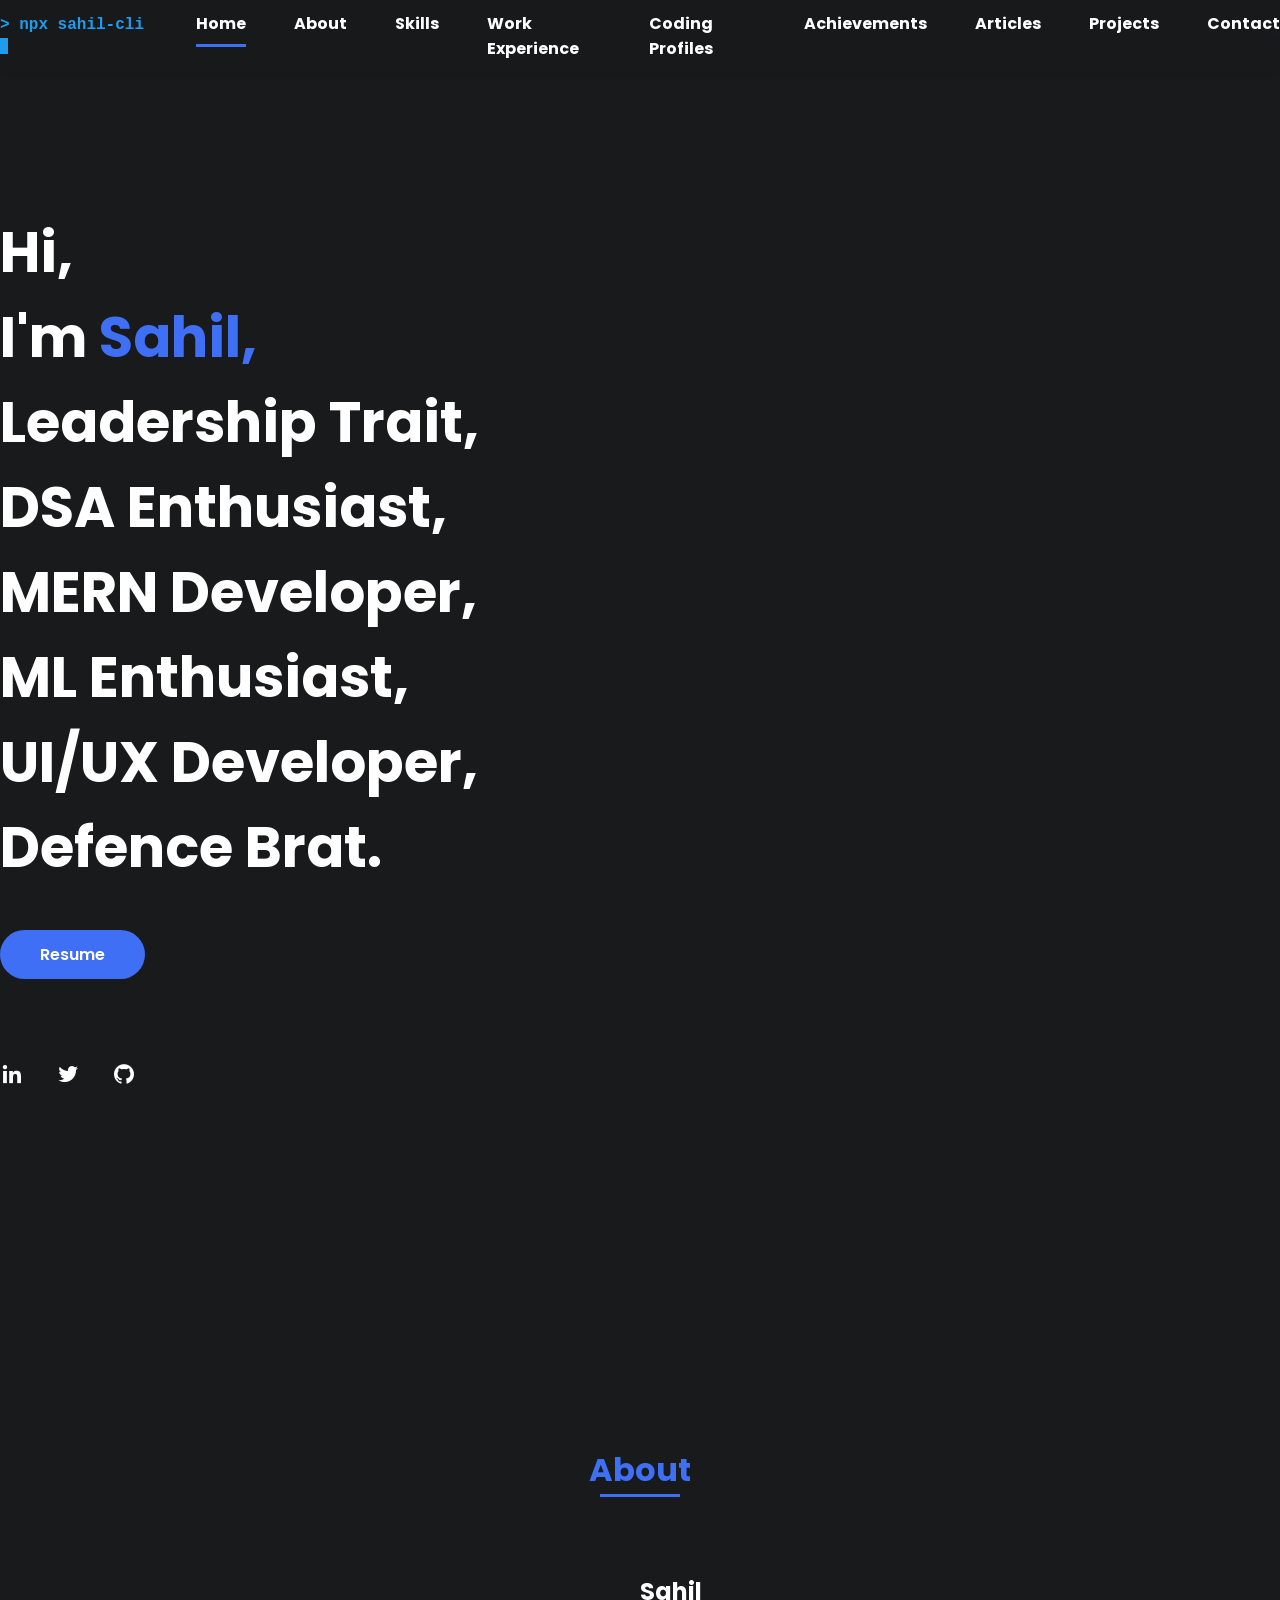
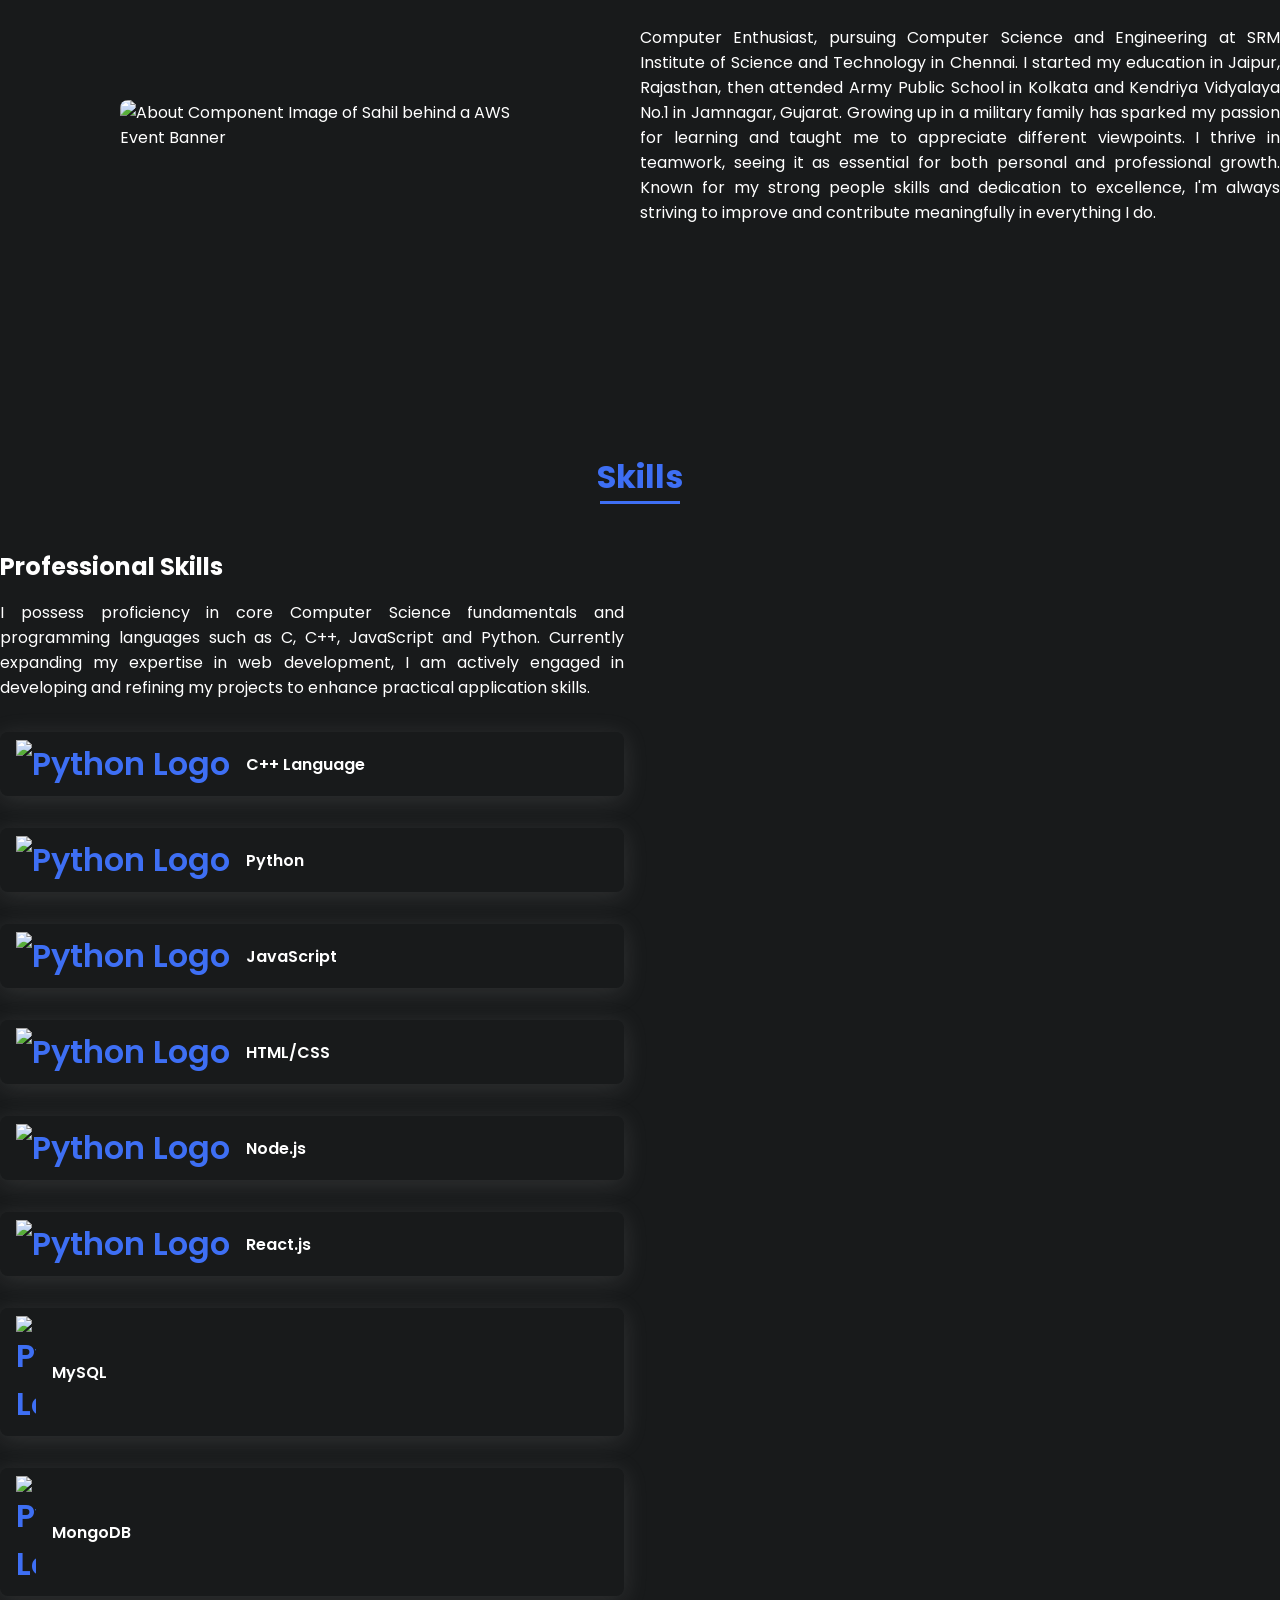
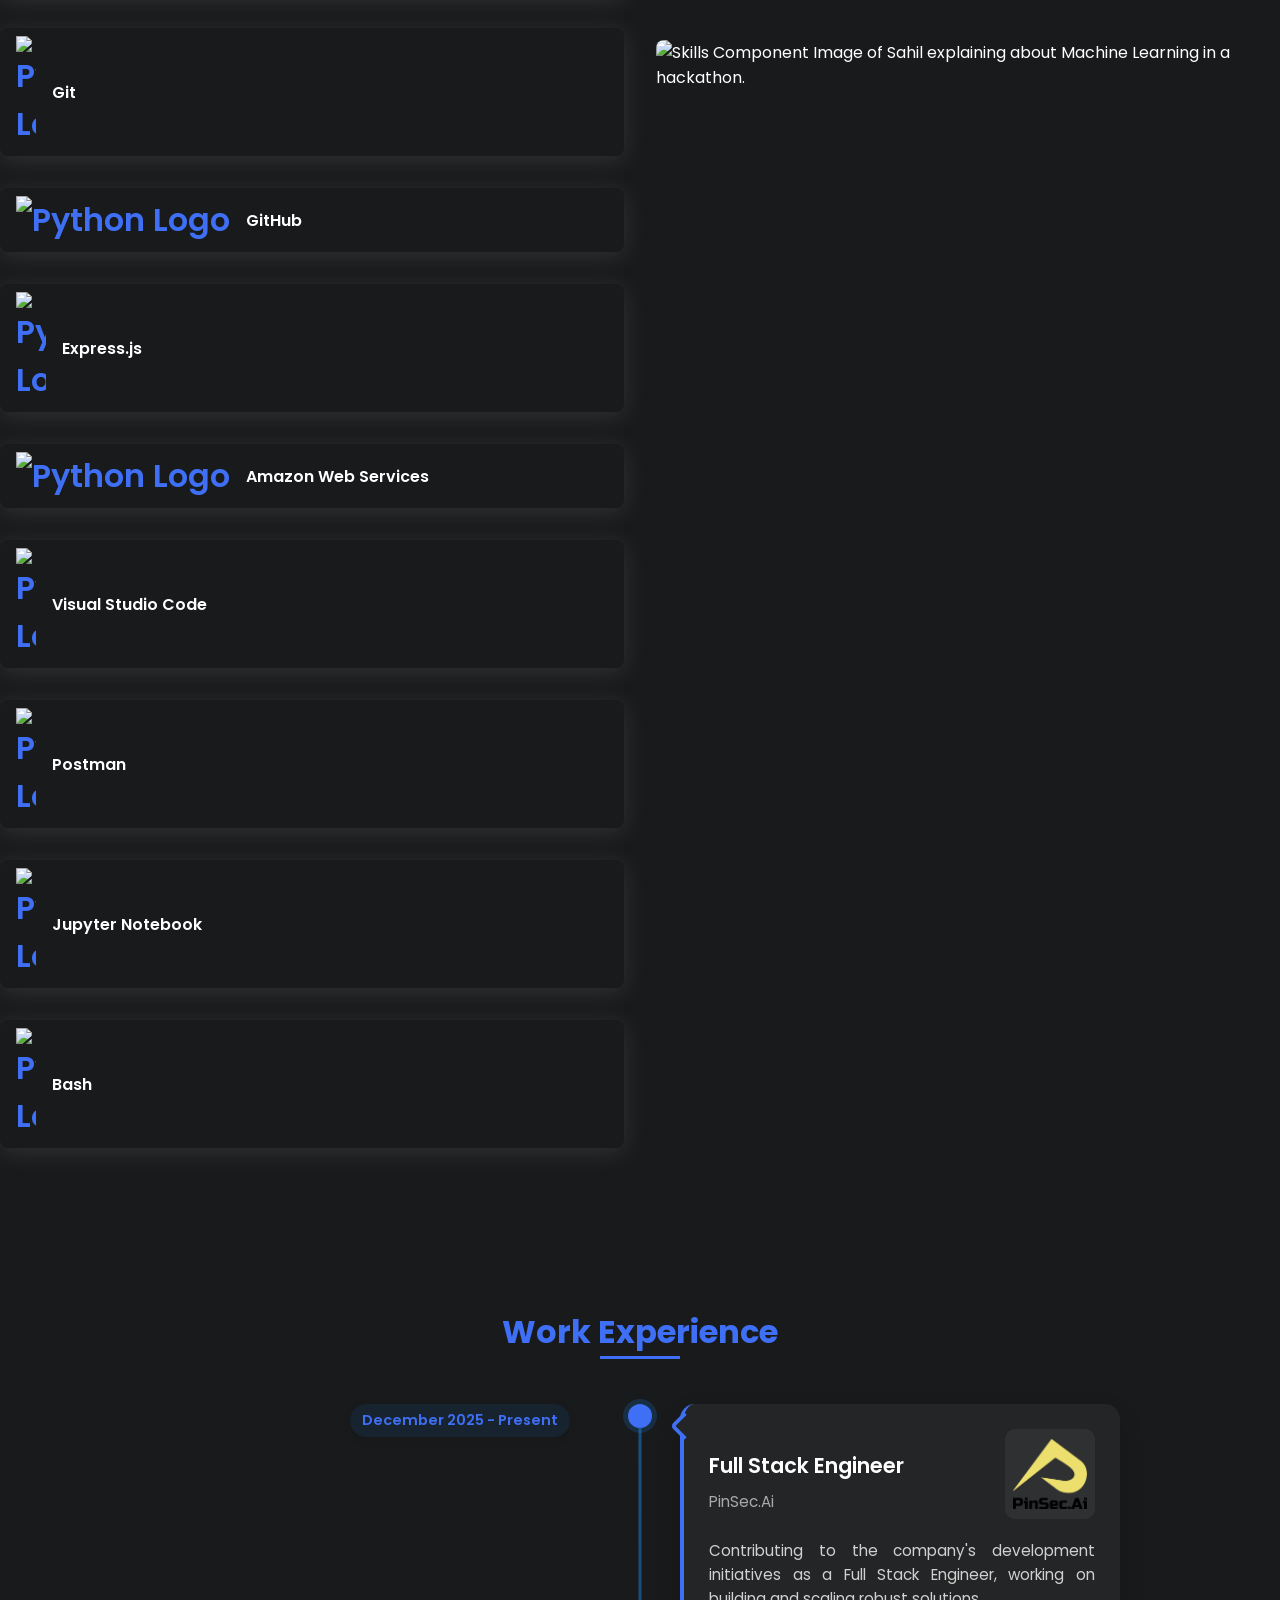
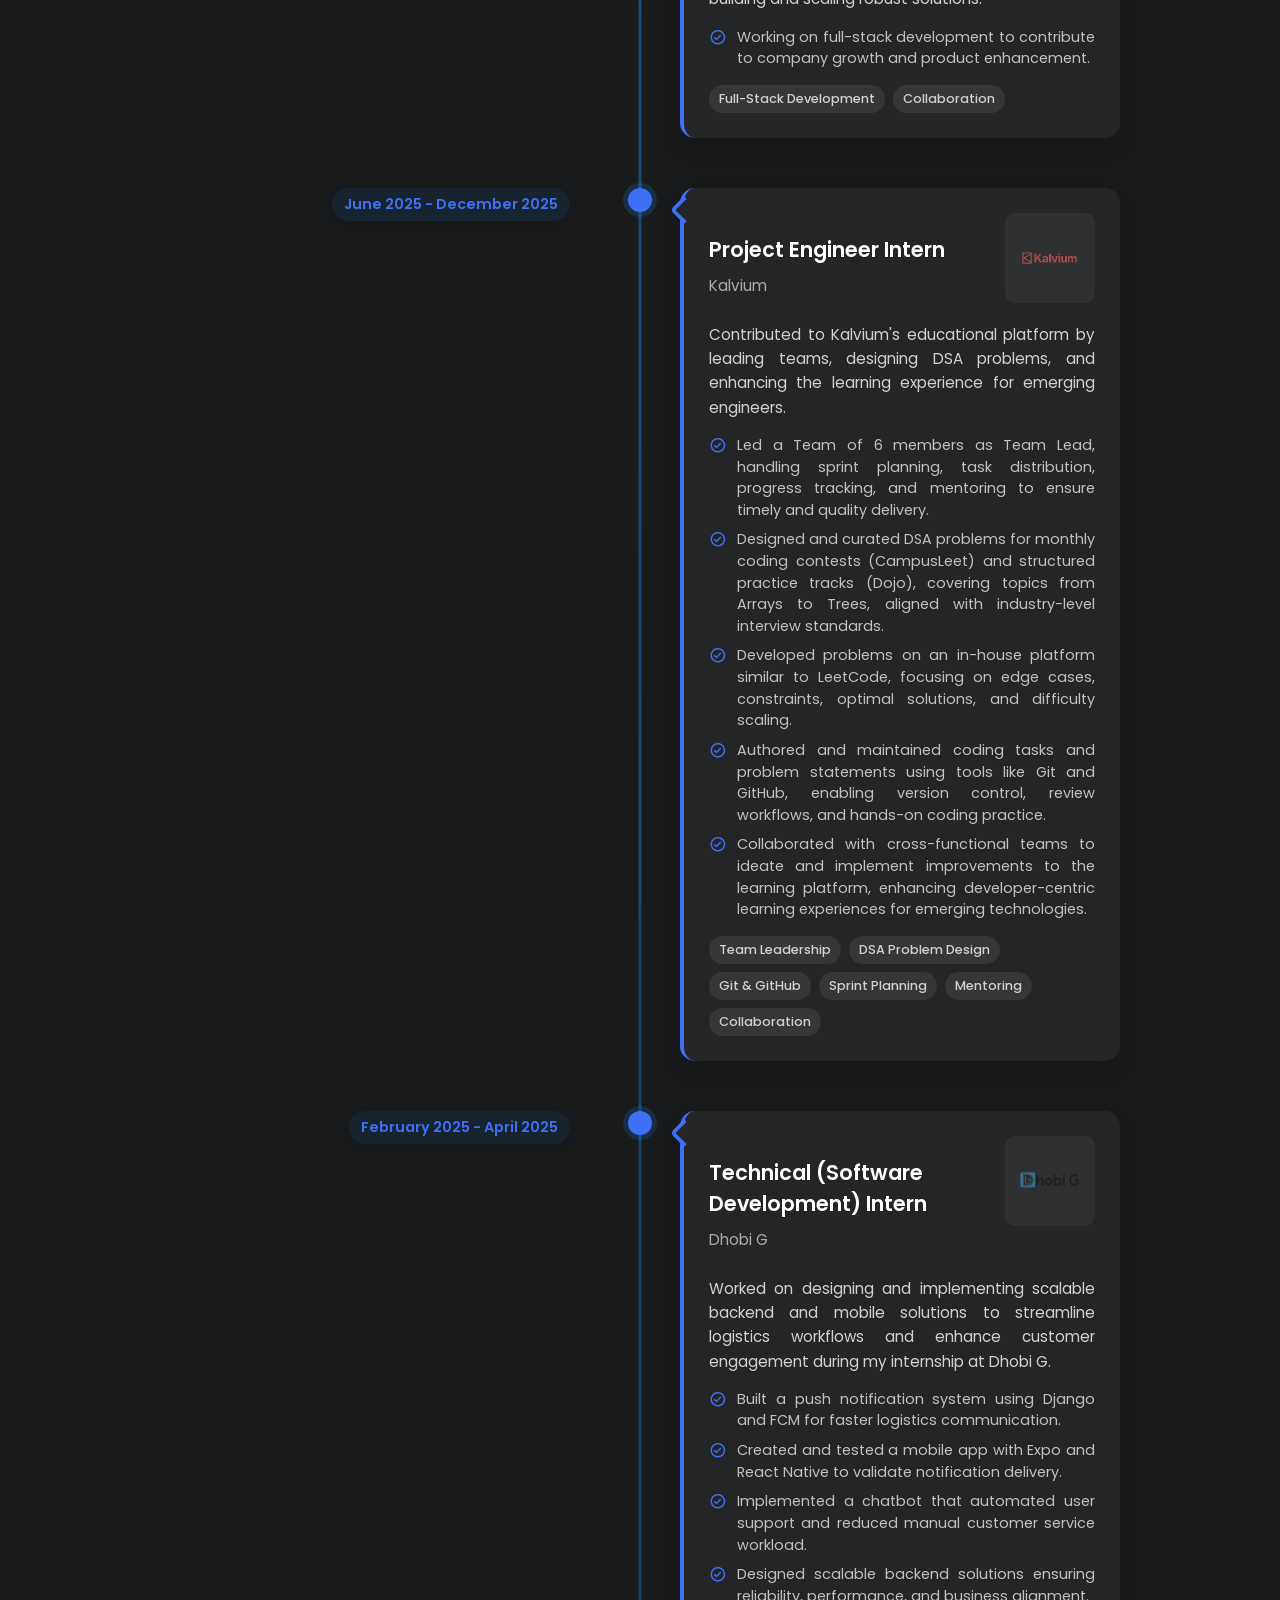
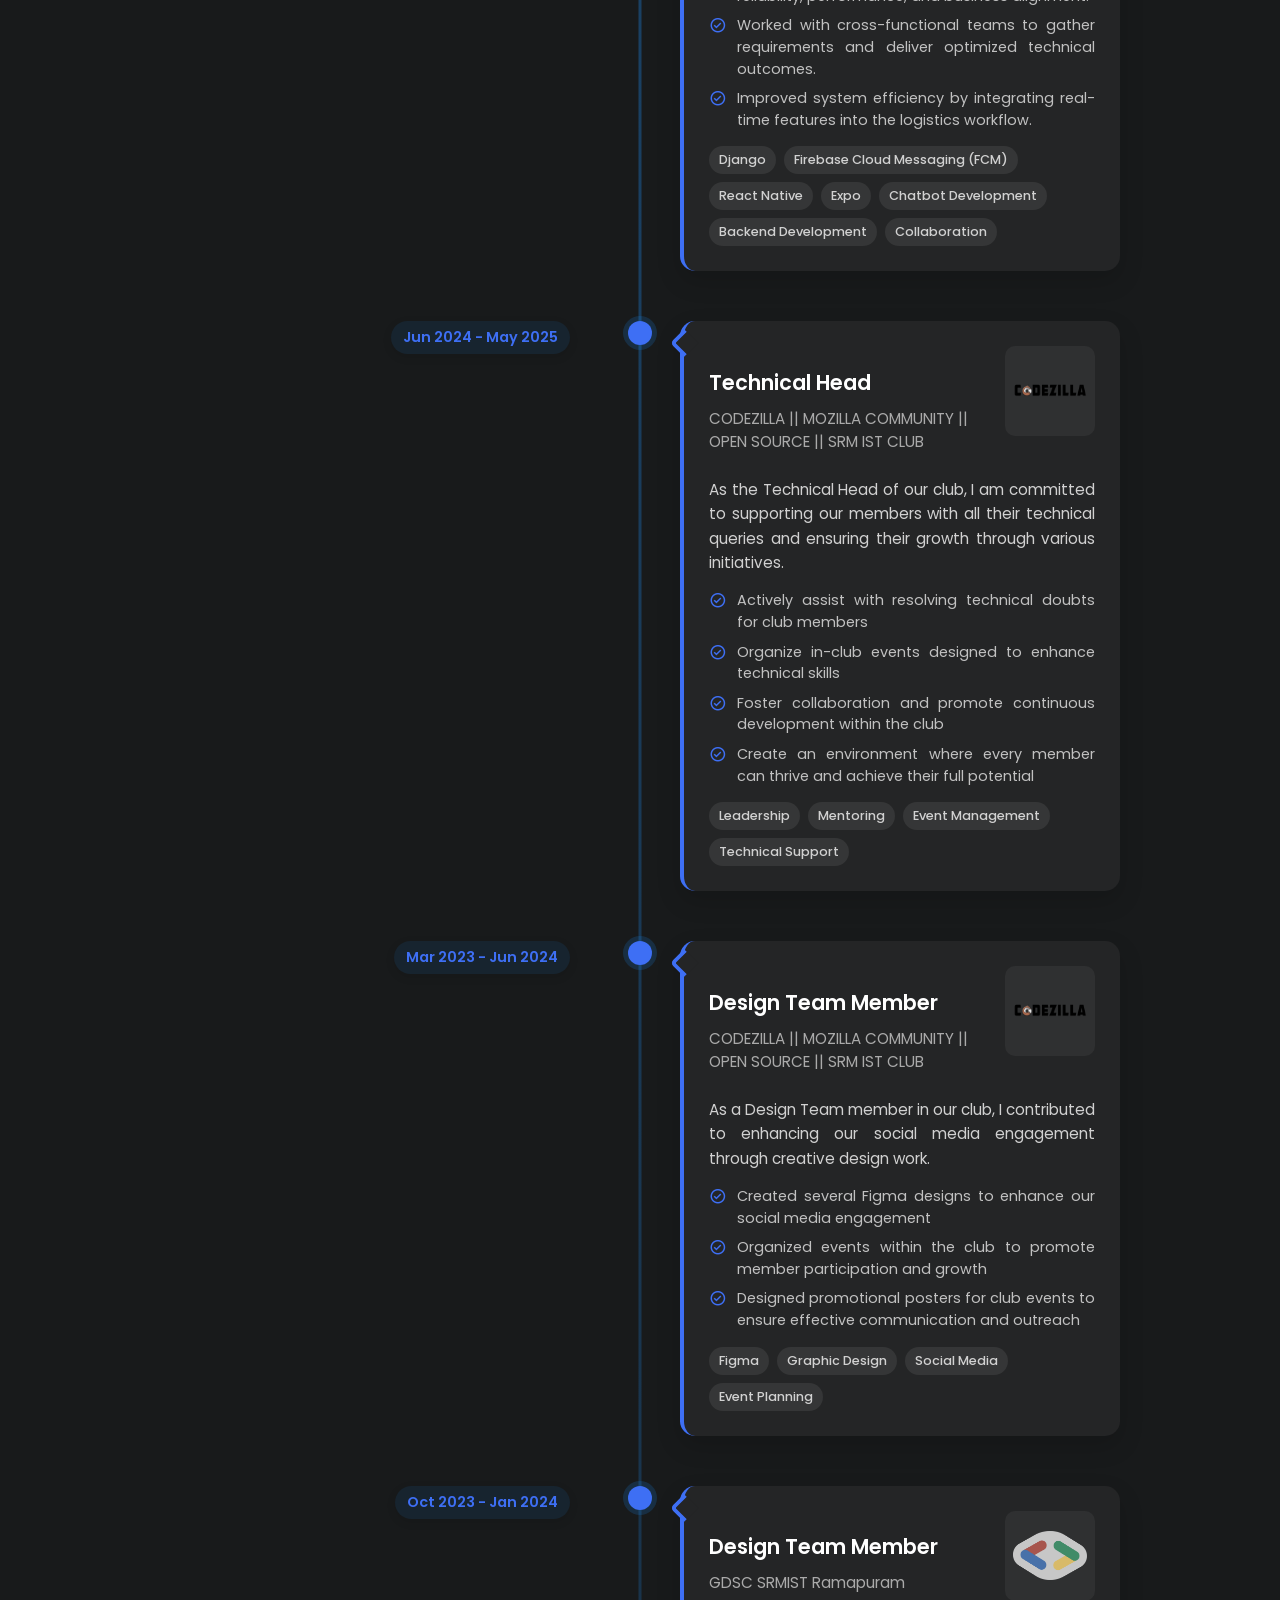
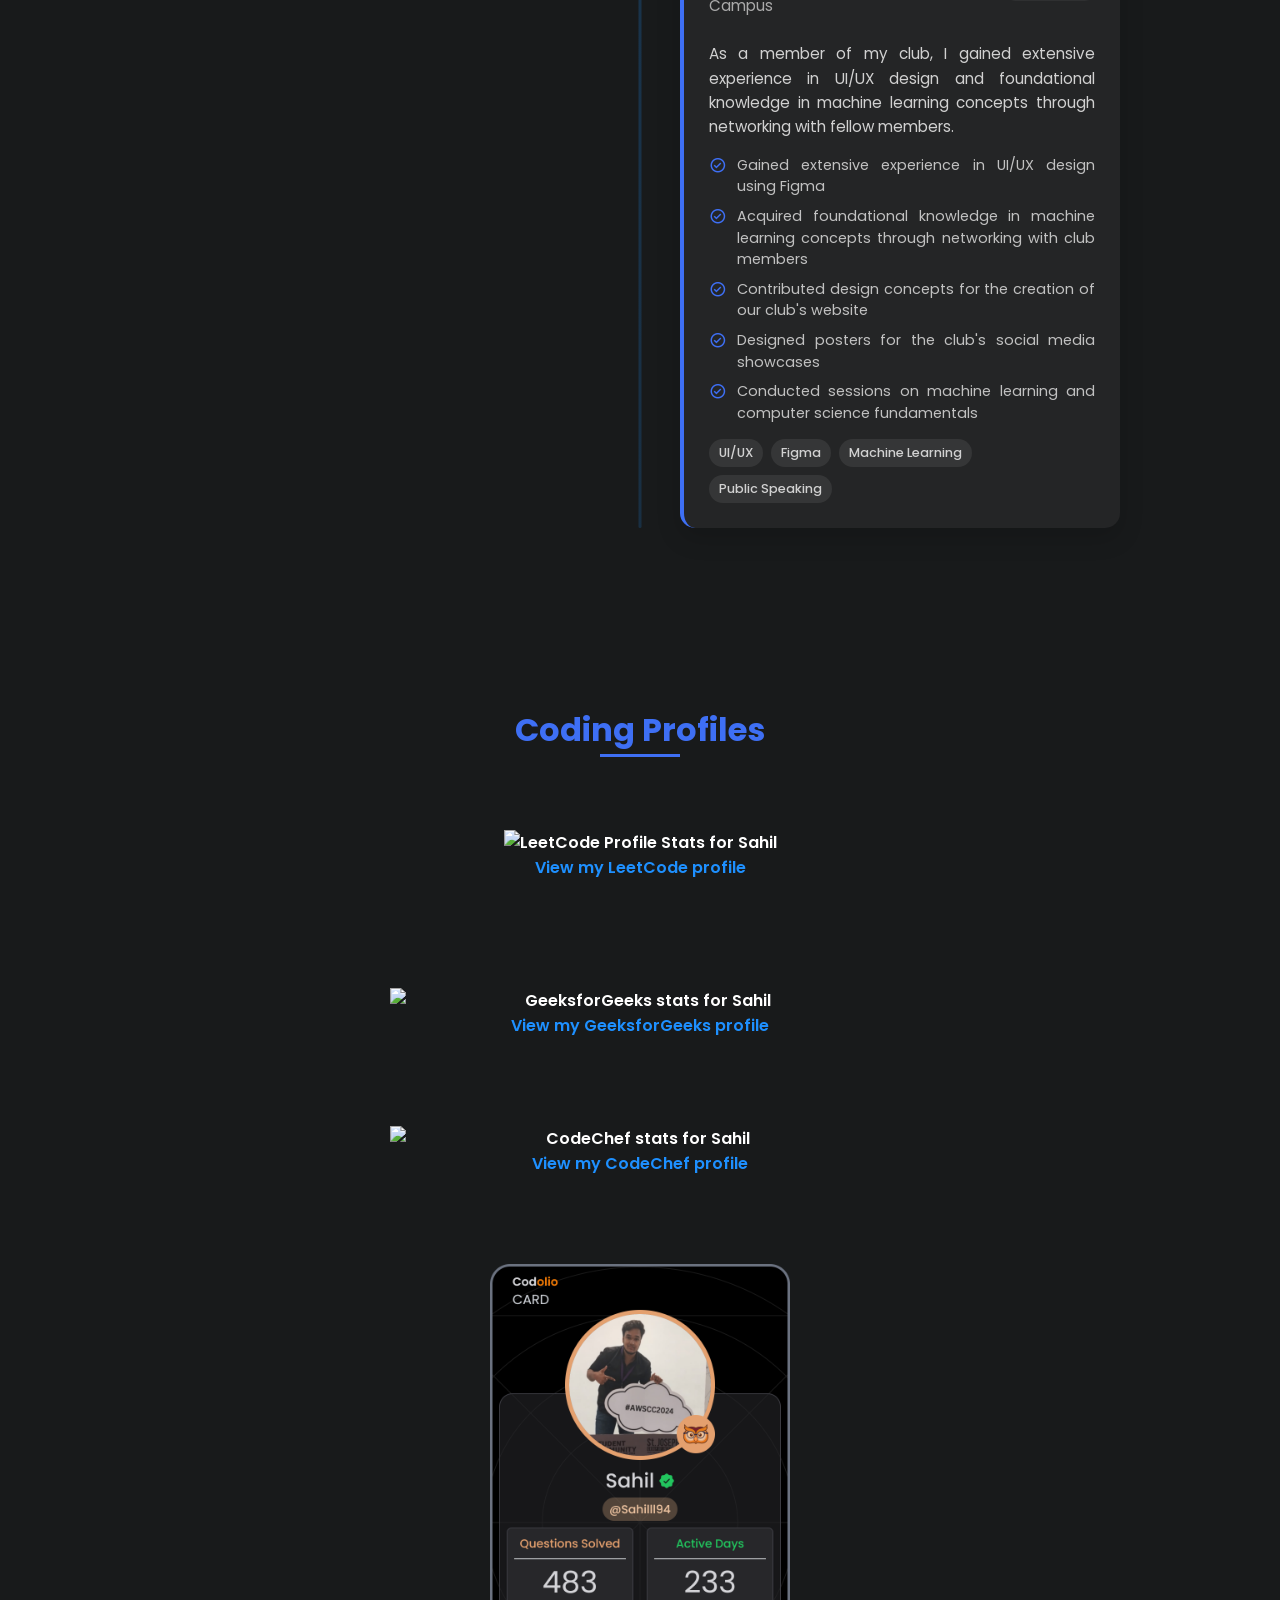
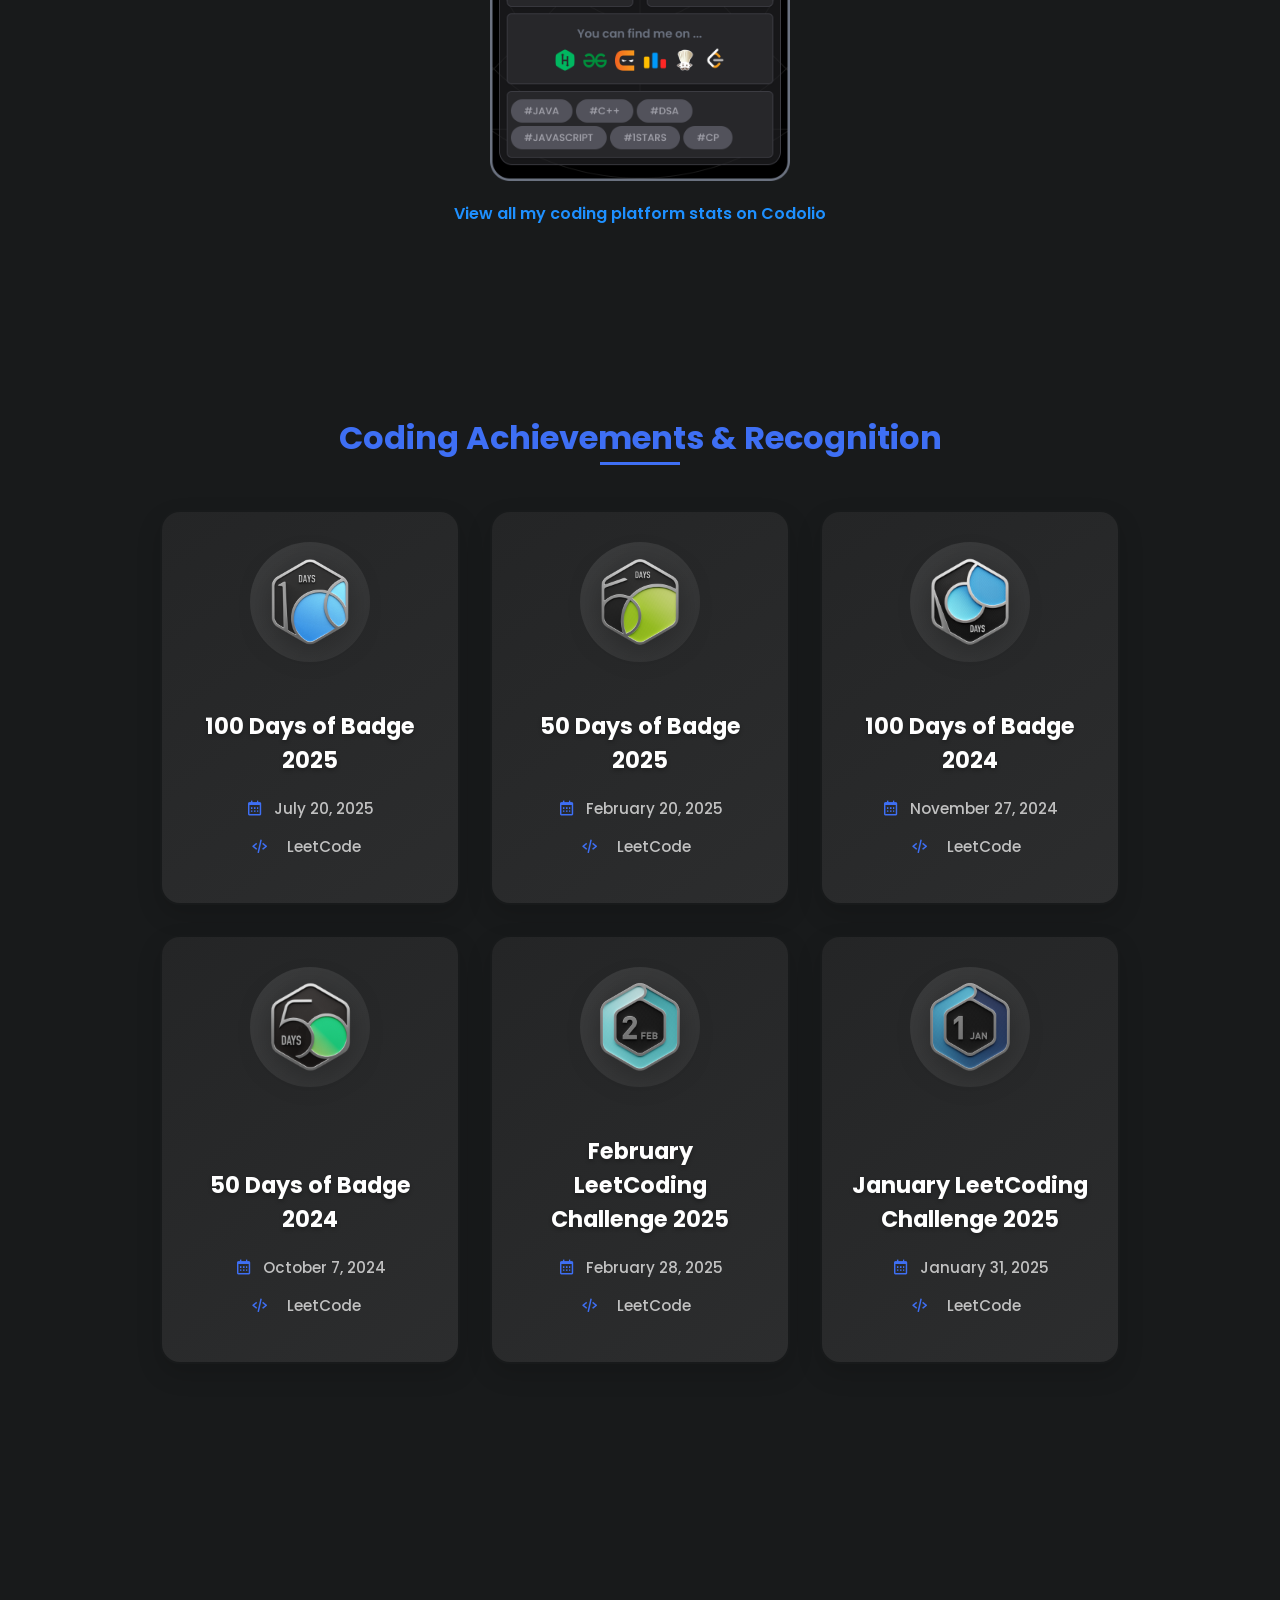
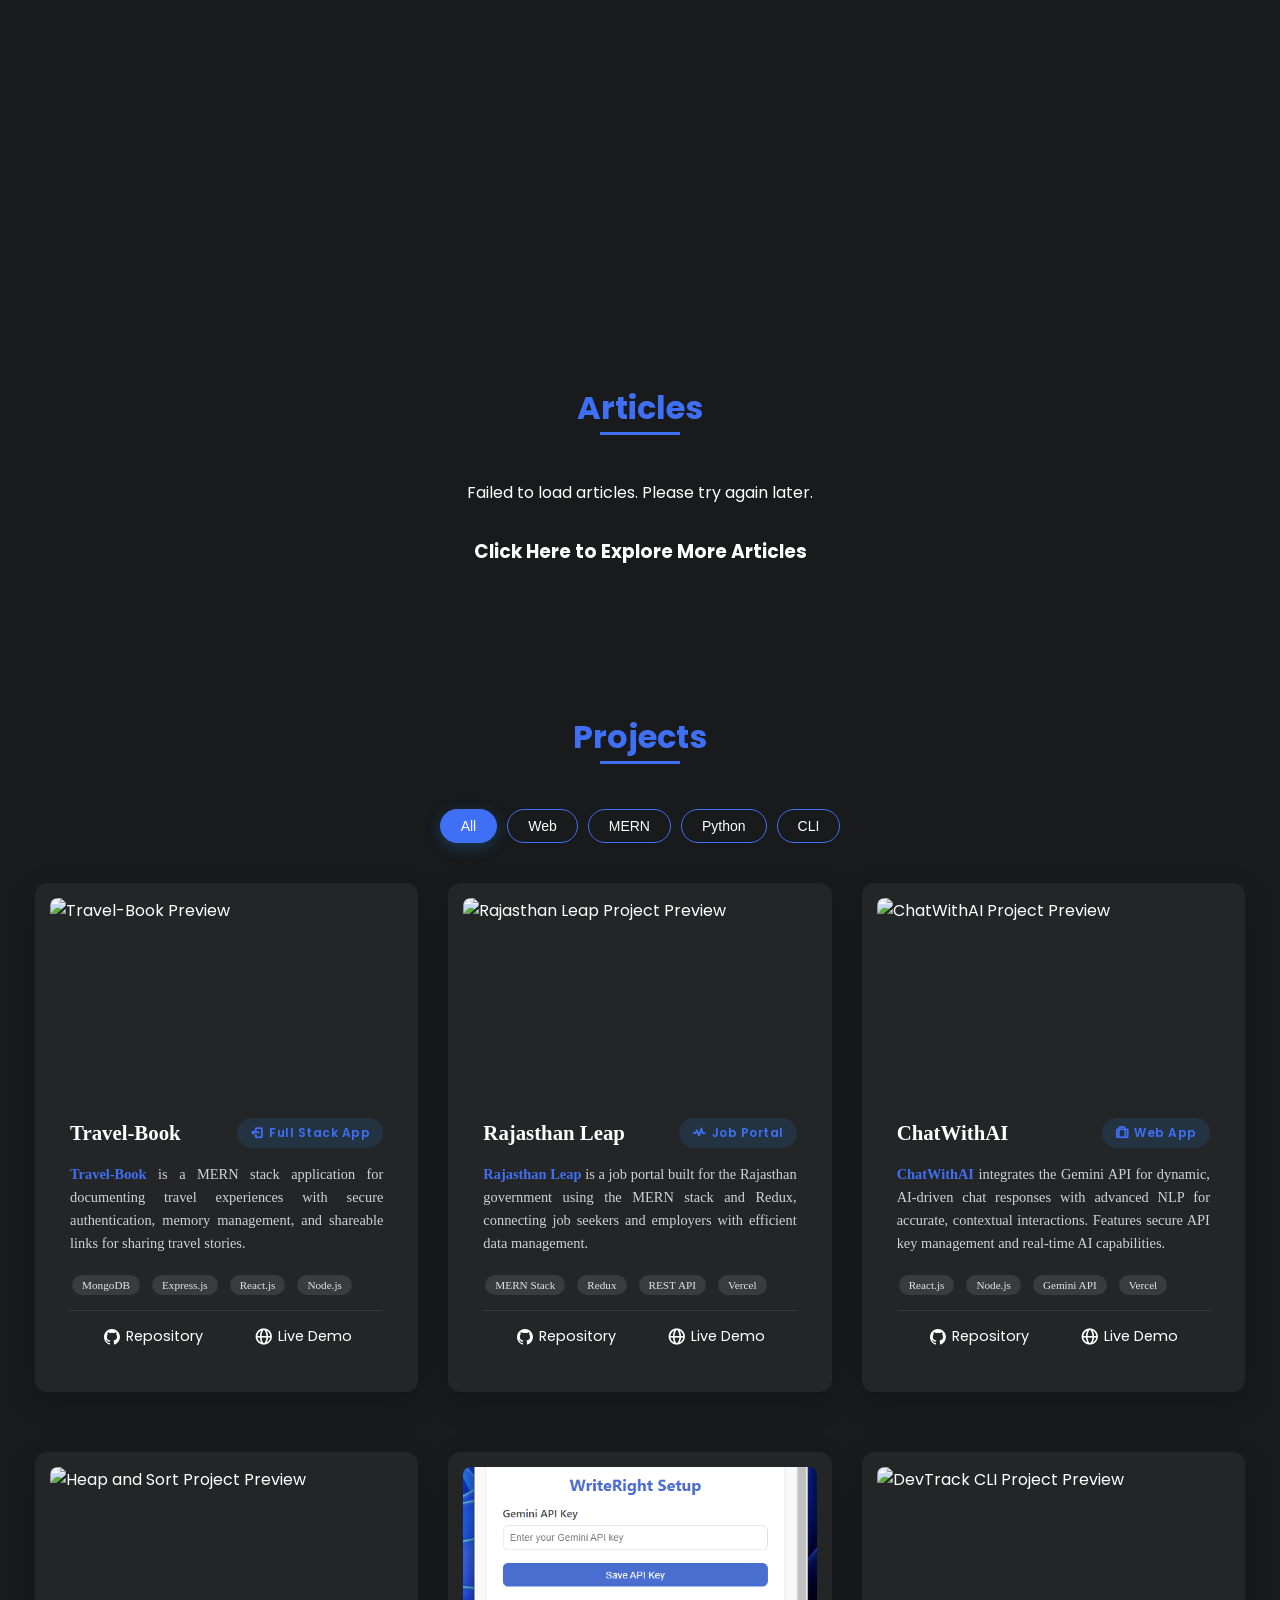
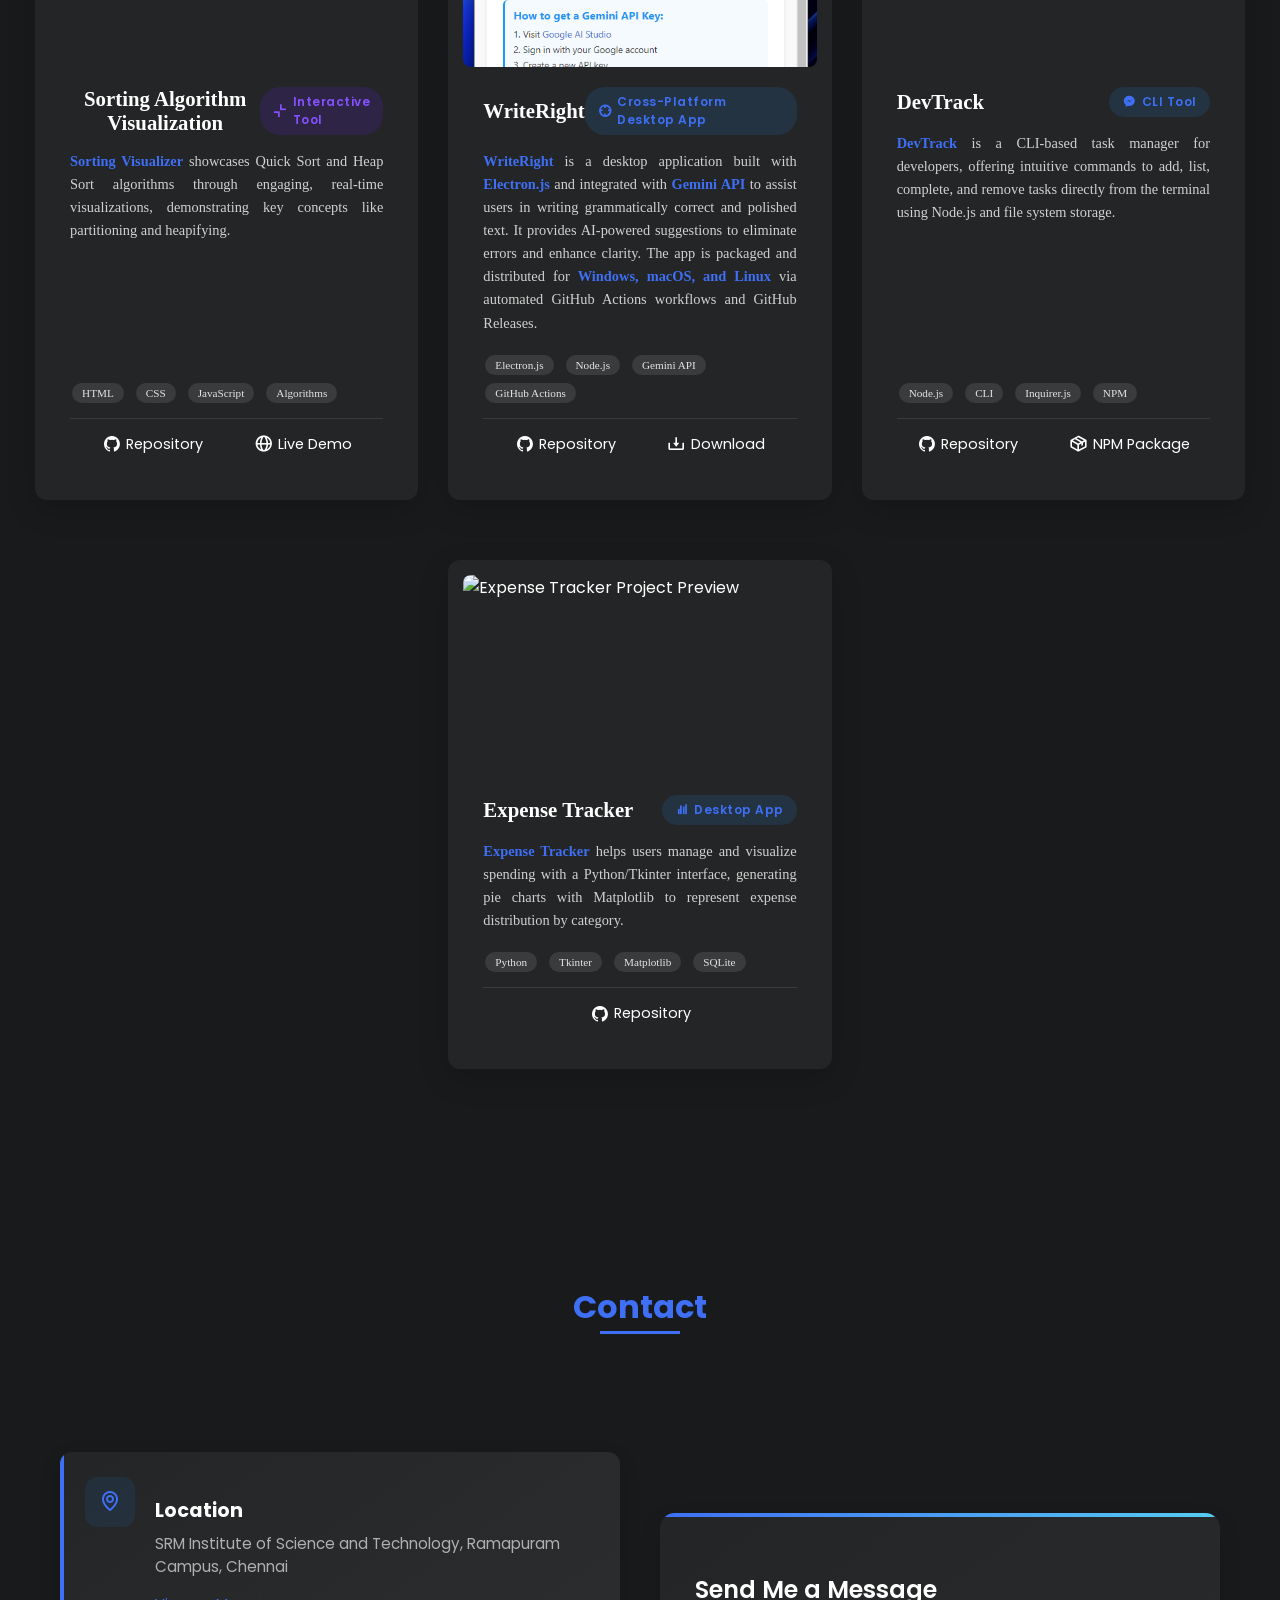
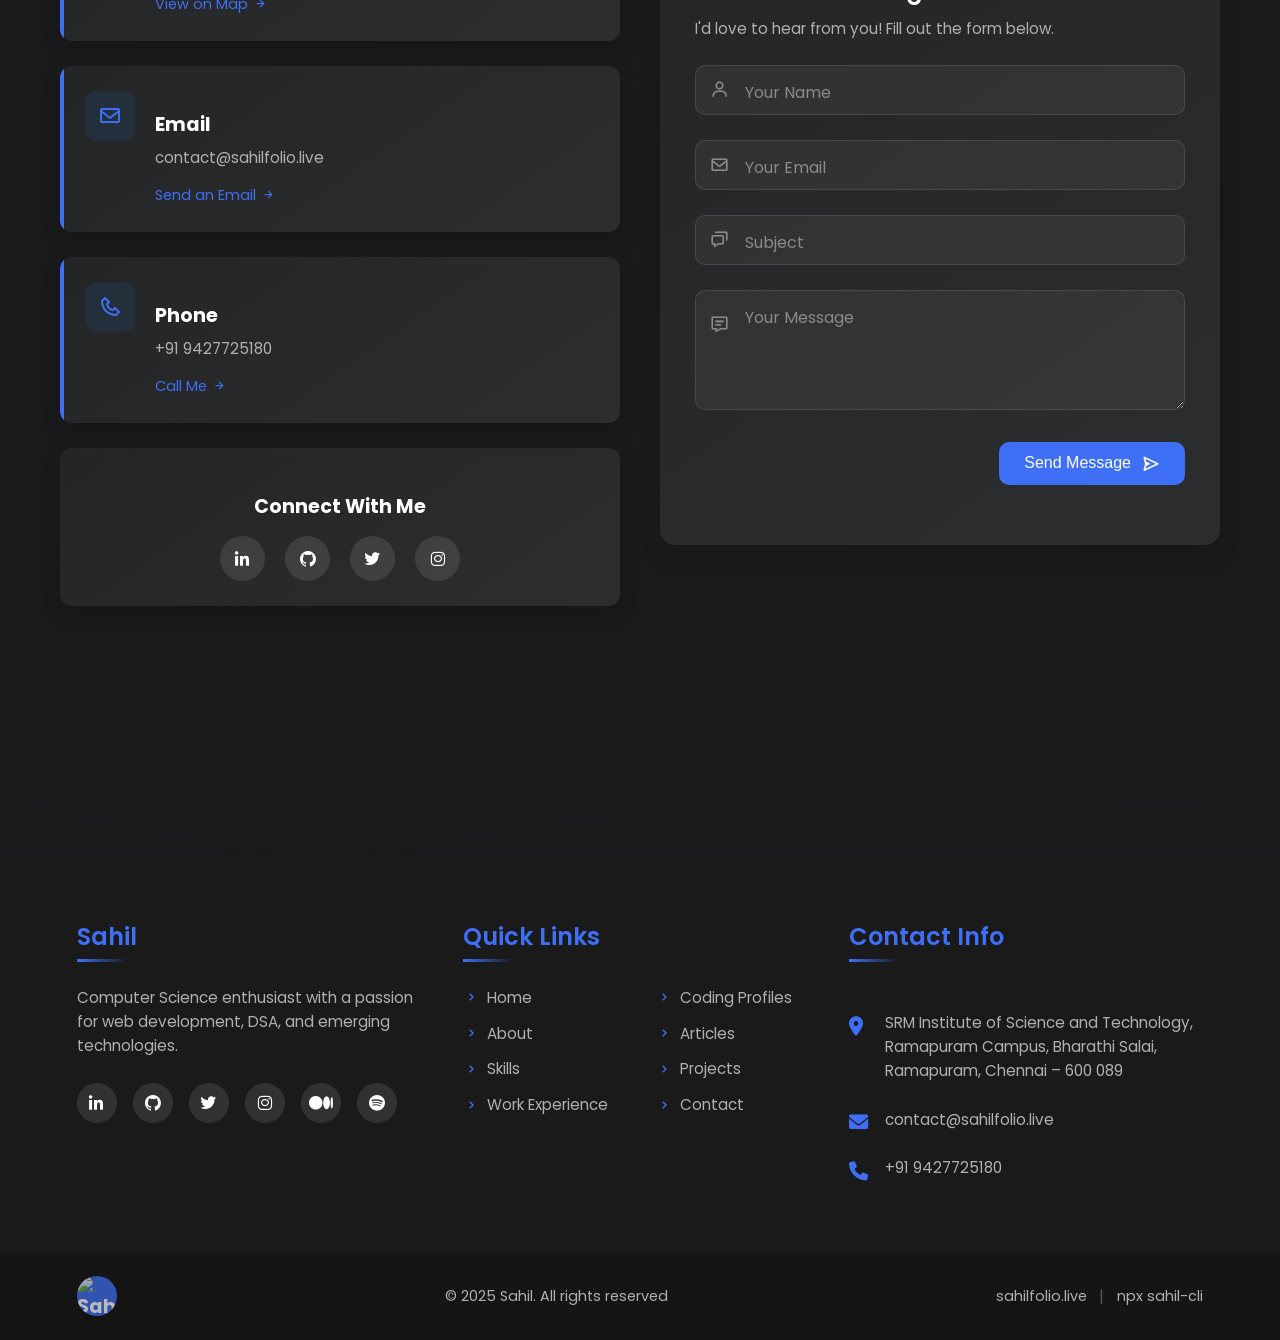
==== commit 12c86058: "Updated the Work Experience section with Pinsec.Ai" ====
--- a/index.html
+++ b/index.html
@@ -1,4 +1,4 @@
-<!DOCTYPE html>
+﻿<!DOCTYPE html>
 <html lang="en">
 
 <head>
@@ -391,11 +391,47 @@
             <!-- Enhanced timeline-based work experience section -->
             <div class="experience-timeline">
 
+                <!-- PinSec.Ai Full Stack Engineer -->
+                <div class="timeline-item">
+                    <div class="timeline-dot"></div>
+                    <div class="timeline-date">
+                        <span>December 2025 - Present </span>
+                    </div>
+                    <div class="timeline-content">
+                        <div class="timeline-header">
+                            <div class="timeline-header-content">
+                                <h3 class="timeline-title">Full Stack Engineer</h3>
+                                <div class="timeline-company">
+                                    <a href="https://www.pinsec.ai/" target="_blank" class="company-link">
+                                        PinSec.Ai
+                                        <i class='bx bx-link-external'></i>
+                                    </a>
+                                </div>
+                            </div>
+                            <div class="company-logo">
+                                <img src="assets/img/company-logos/pinsec-ai-logo.png" alt="PinSec.Ai Logo">
+                            </div>
+                        </div>
+                        <div class="timeline-body">
+                            <p>Contributing to the company's development initiatives as a Full Stack Engineer, working on building and scaling robust solutions.</p>
+                            <div class="timeline-details">
+                                <ul class="responsibility-list">
+                                    <li><i class='bx bx-check-circle'></i> Working on full-stack development to contribute to company growth and product enhancement.</li>
+                                </ul>
+                            </div>
+                            <div class="timeline-skills">
+                                <span class="skill-tag">Full-Stack Development</span>
+                                <span class="skill-tag">Collaboration</span>
+                            </div>
+                        </div>
+                    </div>
+                </div>
+
                 <!-- Kalvium Internship -->
                 <div class="timeline-item">
                     <div class="timeline-dot"></div>
                     <div class="timeline-date">
-                        <span>June 2025 - Present </span>
+                        <span>June 2025 - December 2025 </span>
                     </div>
                     <div class="timeline-content">
                         <div class="timeline-header">
@@ -413,30 +449,22 @@
                             </div>
                         </div>
                         <div class="timeline-body">
-                            <p>Contributing to mobile app development, GenAI agents, and DSA content creation at
-                                Kalvium, an EdTech company empowering future engineers.</p>
+                            <p>Contributed to Kalvium's educational platform by leading teams, designing DSA problems, and enhancing the learning experience for emerging engineers.</p>
                             <div class="timeline-details">
                                 <ul class="responsibility-list">
-                                    <li><i class='bx bx-check-circle'></i> Developing mobile applications using Expo and
-                                        React Native as part of the course engineering team.</li>
-                                    <li><i class='bx bx-check-circle'></i> Building intelligent agents with Generative
-                                        AI (GenAI) to create adaptive and interactive learning experiences.</li>
-                                    <li><i class='bx bx-check-circle'></i> Designed DSA-based coding problems with
-                                        structured test cases and explanations for the company’s learning platform.</li>
-                                    <li><i class='bx bx-check-circle'></i> Collaborating with cross-functional teams to
-                                        integrate AI-driven features into educational workflows.</li>
-                                    <li><i class='bx bx-check-circle'></i> Applying full-stack development knowledge to
-                                        contribute scalable and maintainable product features.</li>
-                                    <li><i class='bx bx-check-circle'></i> Participating in content engineering to align
-                                        coding challenges with real-world problem-solving standards.</li>
+                                    <li><i class='bx bx-check-circle'></i> Led a Team of 6 members as Team Lead, handling sprint planning, task distribution, progress tracking, and mentoring to ensure timely and quality delivery.</li>
+                                    <li><i class='bx bx-check-circle'></i> Designed and curated DSA problems for monthly coding contests (CampusLeet) and structured practice tracks (Dojo), covering topics from Arrays to Trees, aligned with industry-level interview standards.</li>
+                                    <li><i class='bx bx-check-circle'></i> Developed problems on an in-house platform similar to LeetCode, focusing on edge cases, constraints, optimal solutions, and difficulty scaling.</li>
+                                    <li><i class='bx bx-check-circle'></i> Authored and maintained coding tasks and problem statements using tools like Git and GitHub, enabling version control, review workflows, and hands-on coding practice.</li>
+                                    <li><i class='bx bx-check-circle'></i> Collaborated with cross-functional teams to ideate and implement improvements to the learning platform, enhancing developer-centric learning experiences for emerging technologies.</li>
                                 </ul>
                             </div>
                             <div class="timeline-skills">
-                                <span class="skill-tag">React Native</span>
-                                <span class="skill-tag">Expo</span>
-                                <span class="skill-tag">Generative AI</span>
-                                <span class="skill-tag">Full-Stack Development</span>
-                                <span class="skill-tag">DSA Problem Setter</span>
+                                <span class="skill-tag">Team Leadership</span>
+                                <span class="skill-tag">DSA Problem Design</span>
+                                <span class="skill-tag">Git & GitHub</span>
+                                <span class="skill-tag">Sprint Planning</span>
+                                <span class="skill-tag">Mentoring</span>
                                 <span class="skill-tag">Collaboration</span>
                             </div>
                         </div>
@@ -4068,4 +4096,4 @@
         </script>
 </body>
 
-</html>+</html>
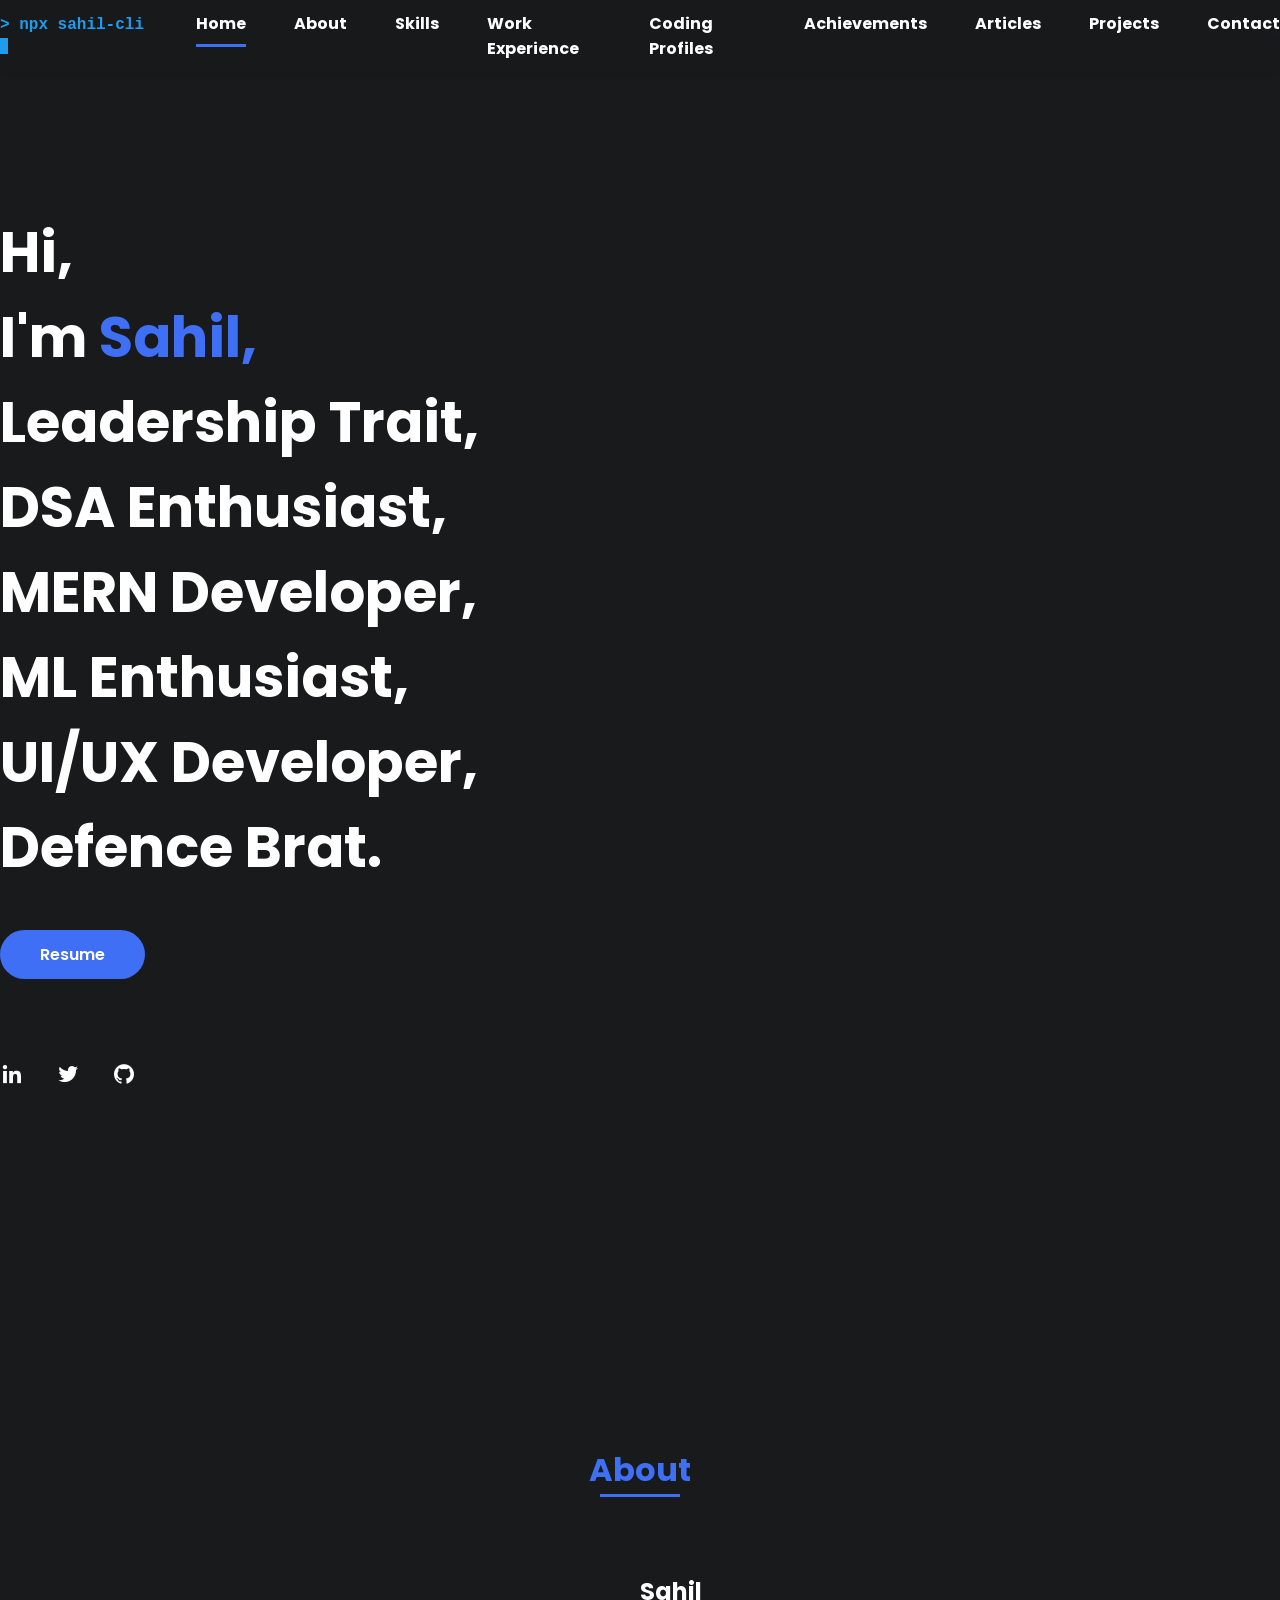
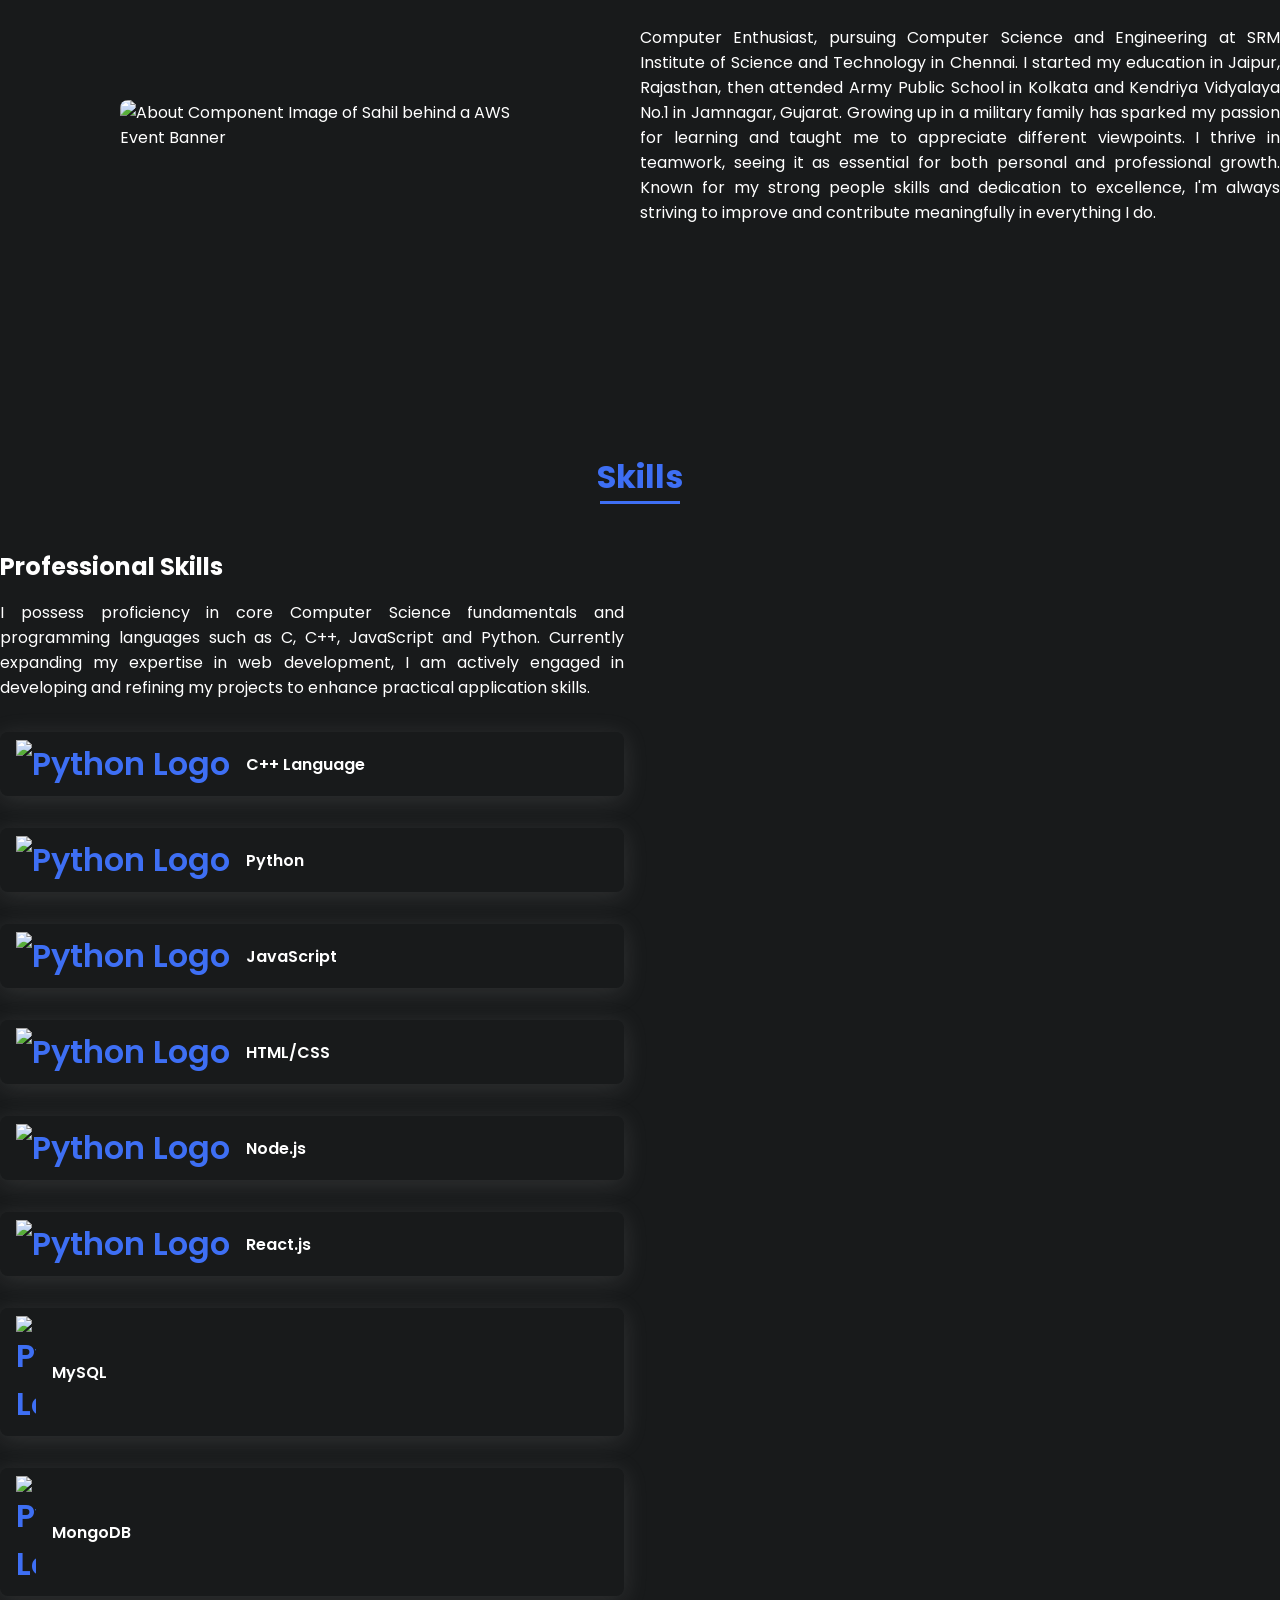
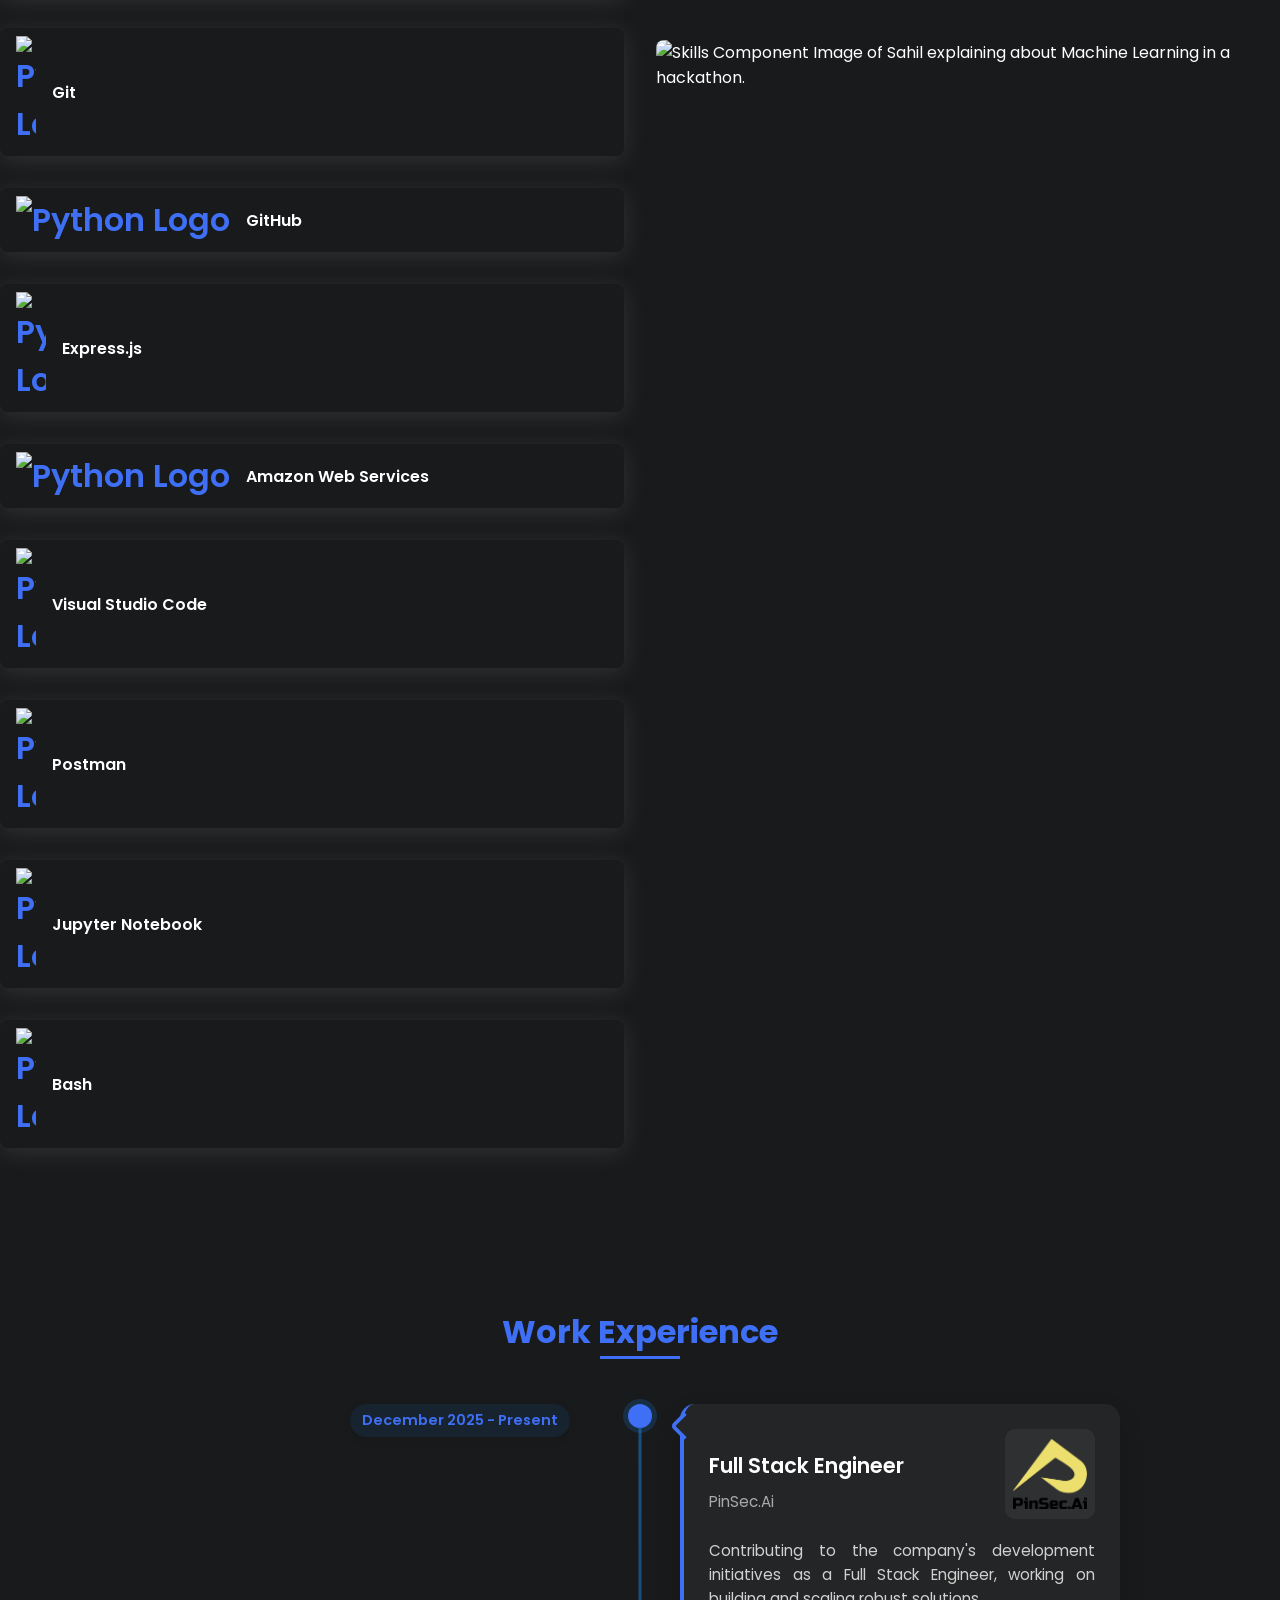
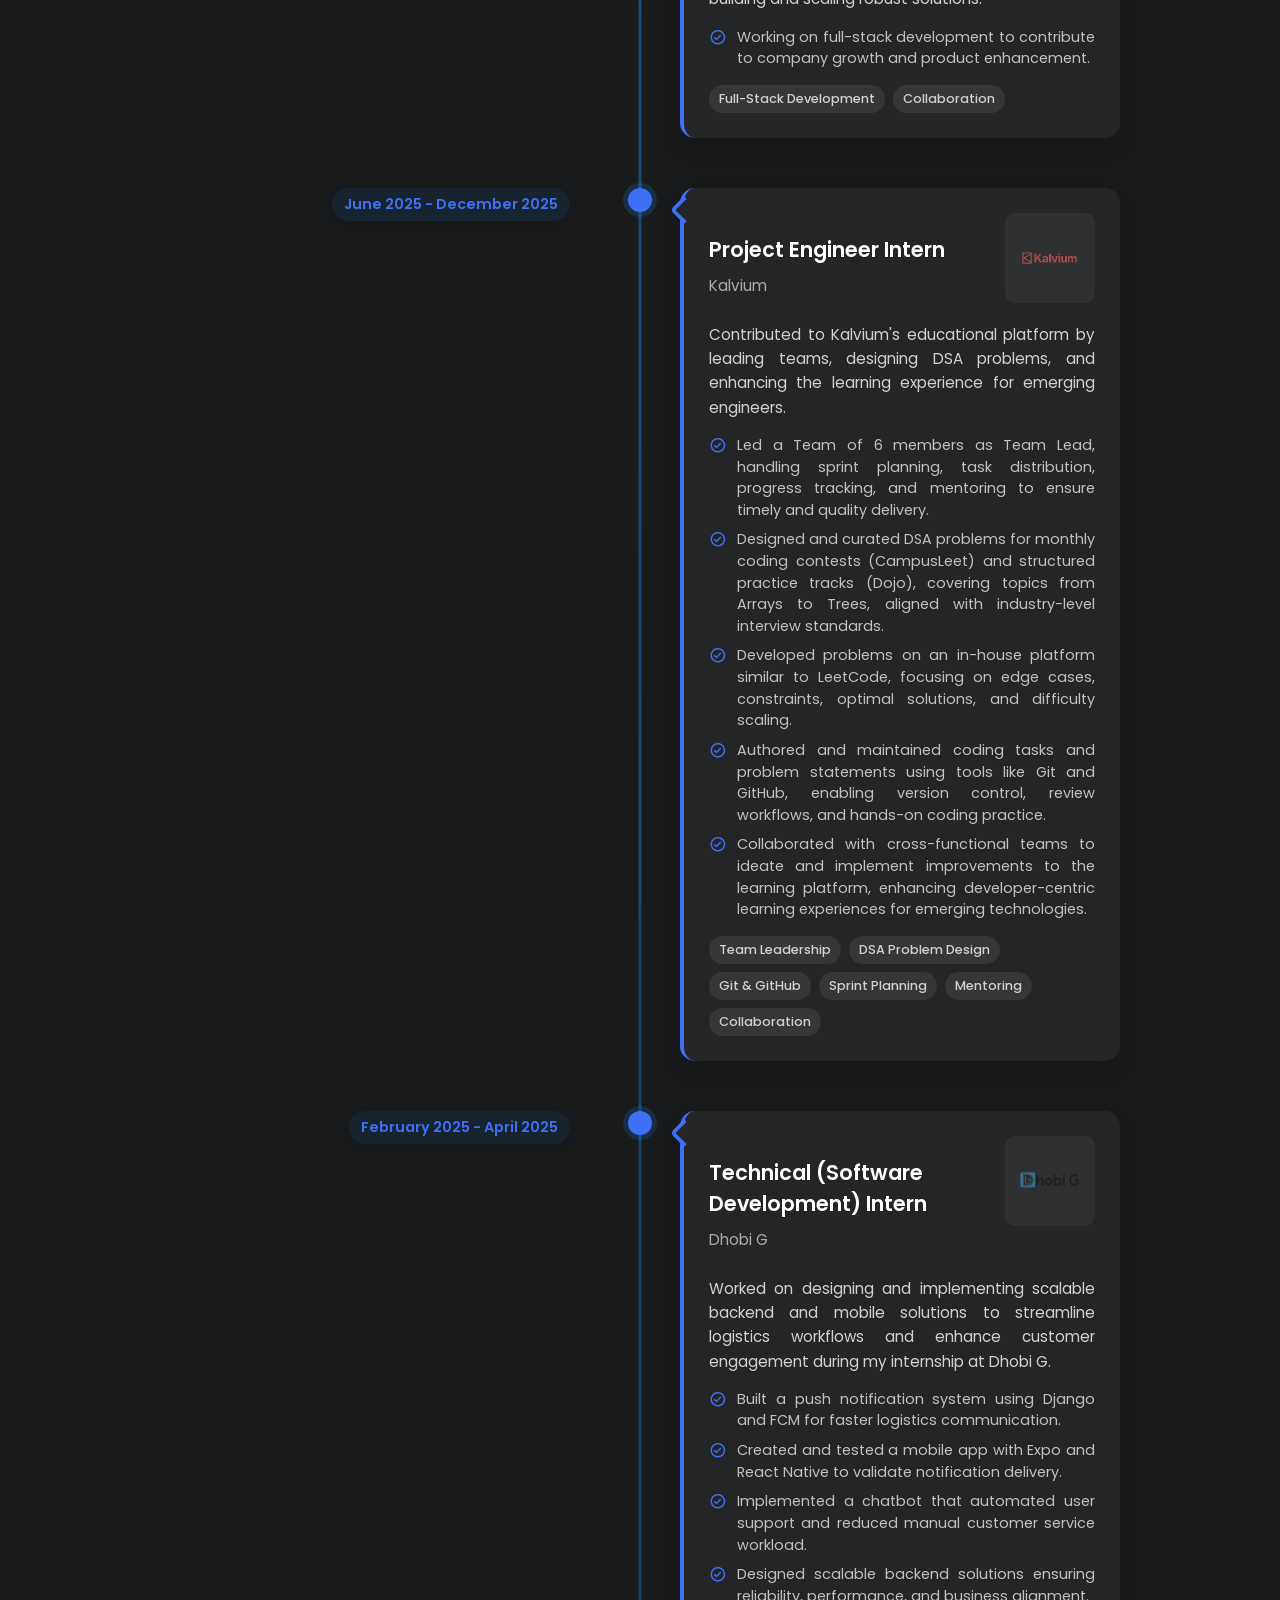
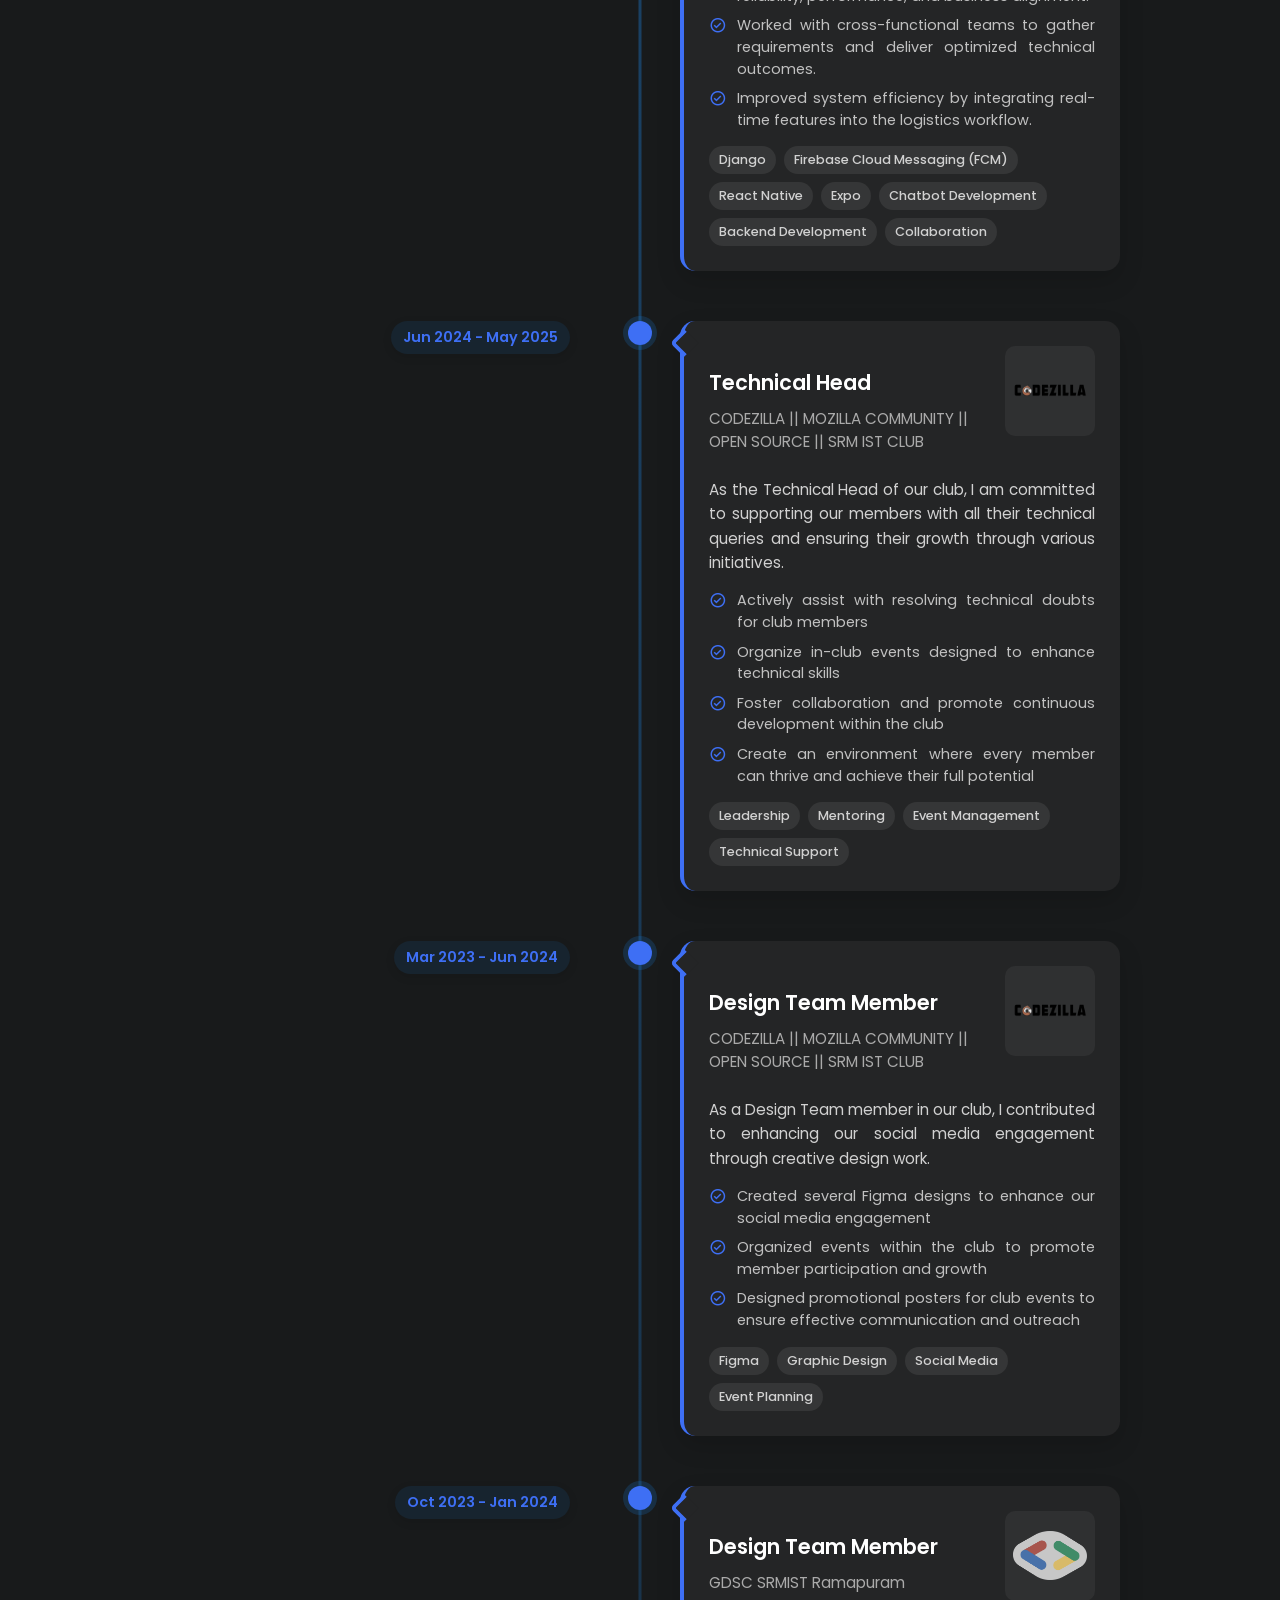
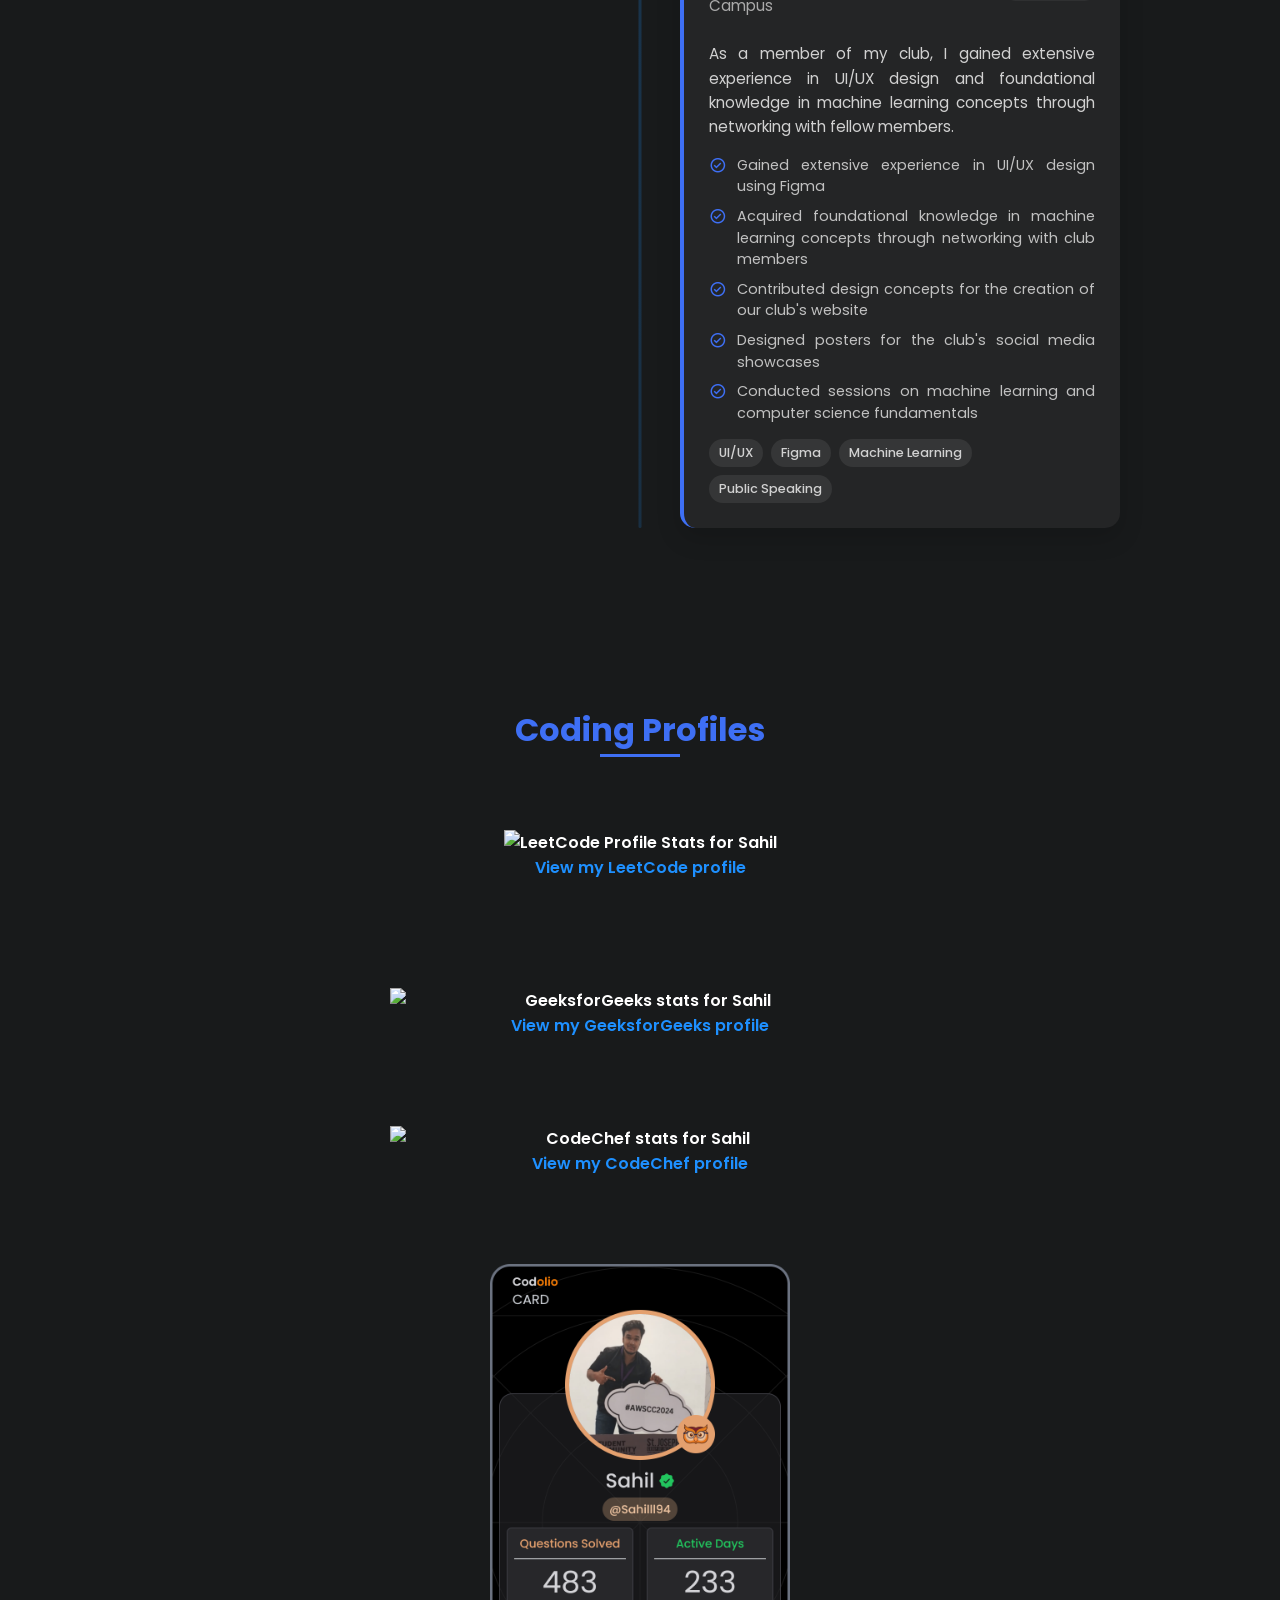
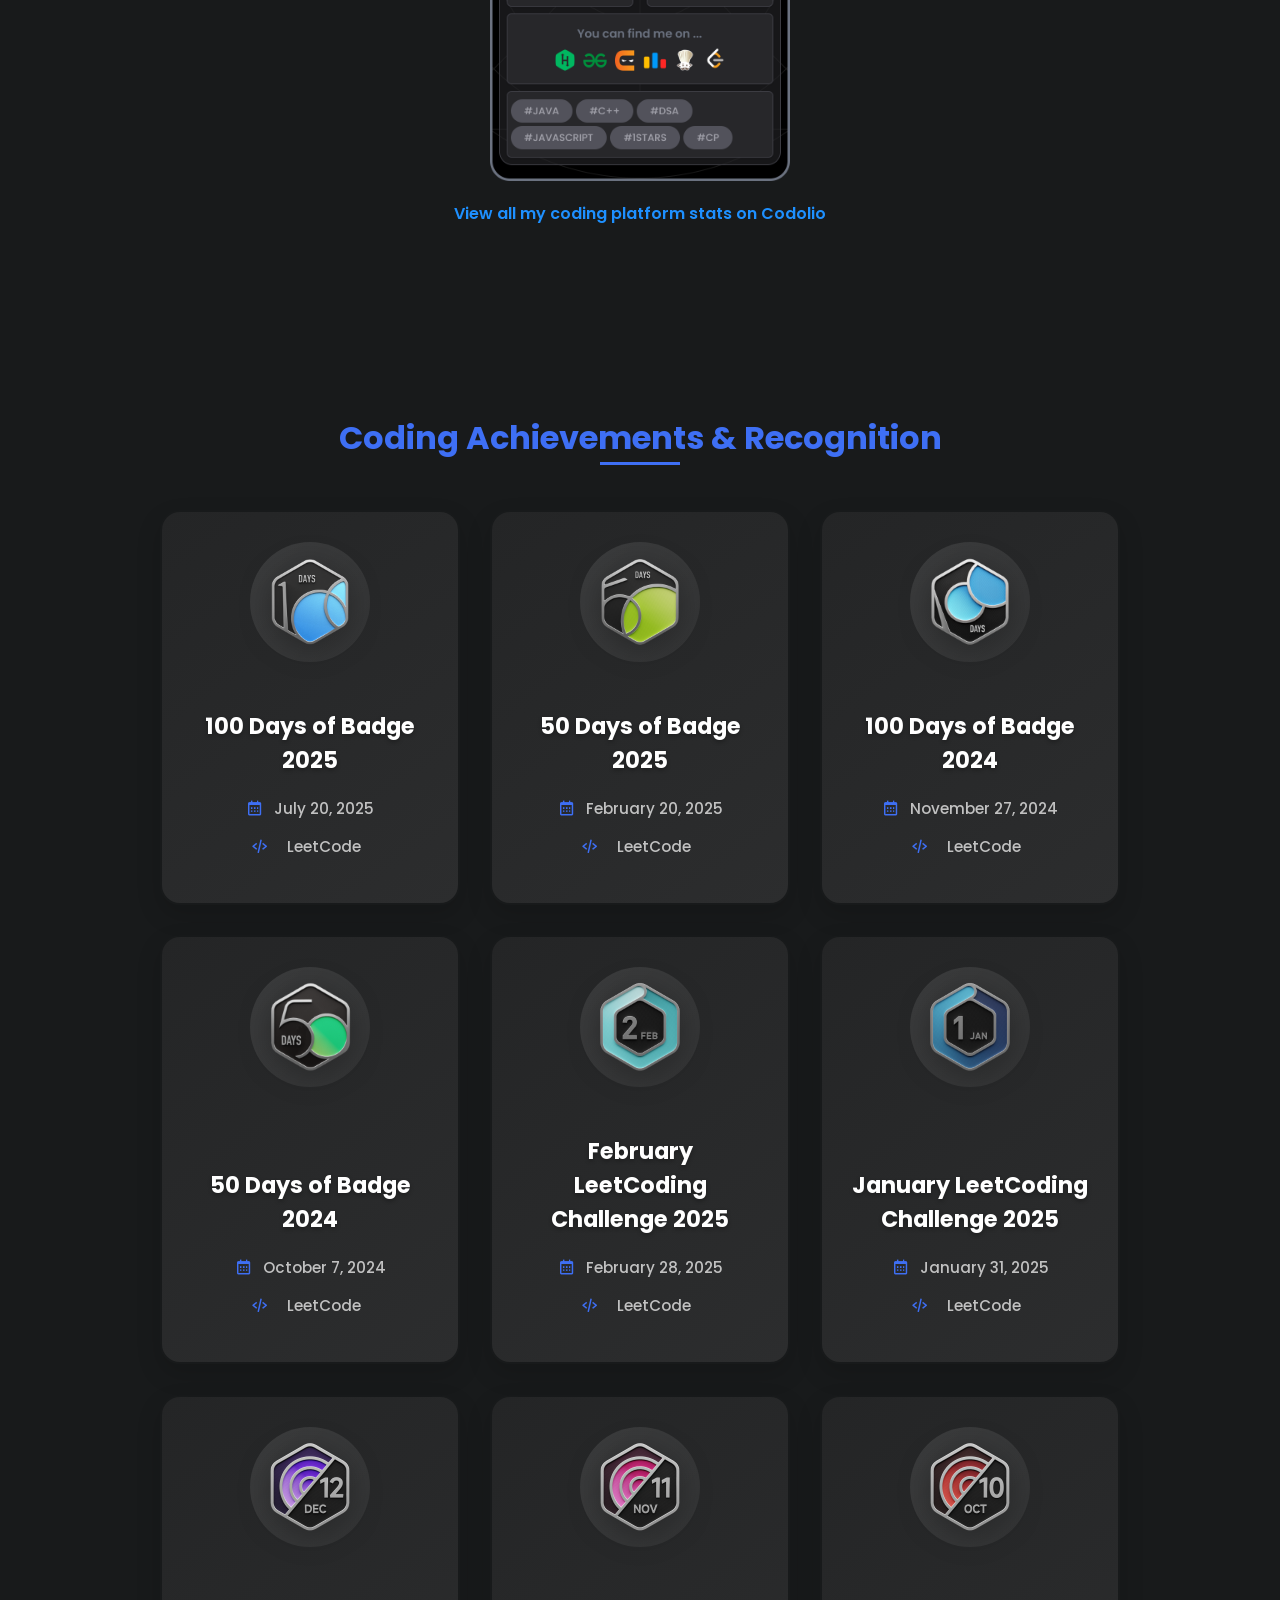
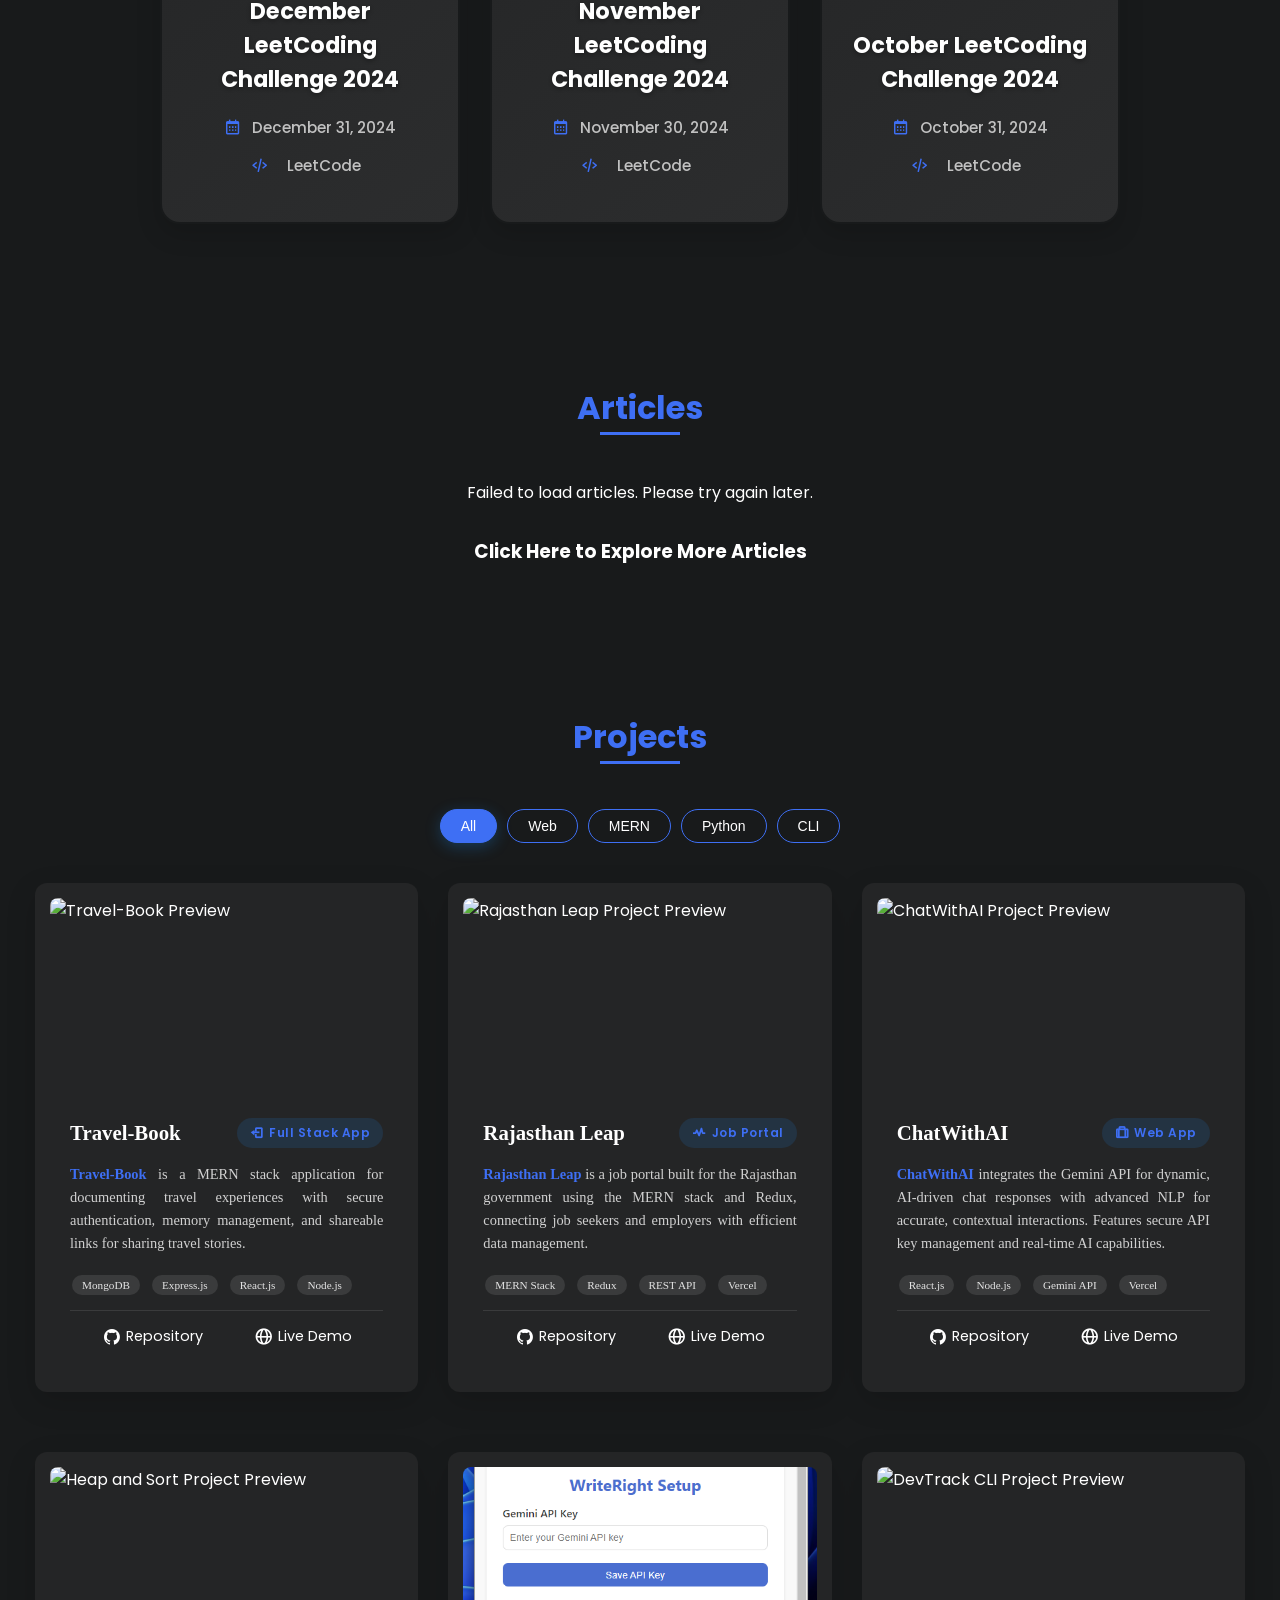
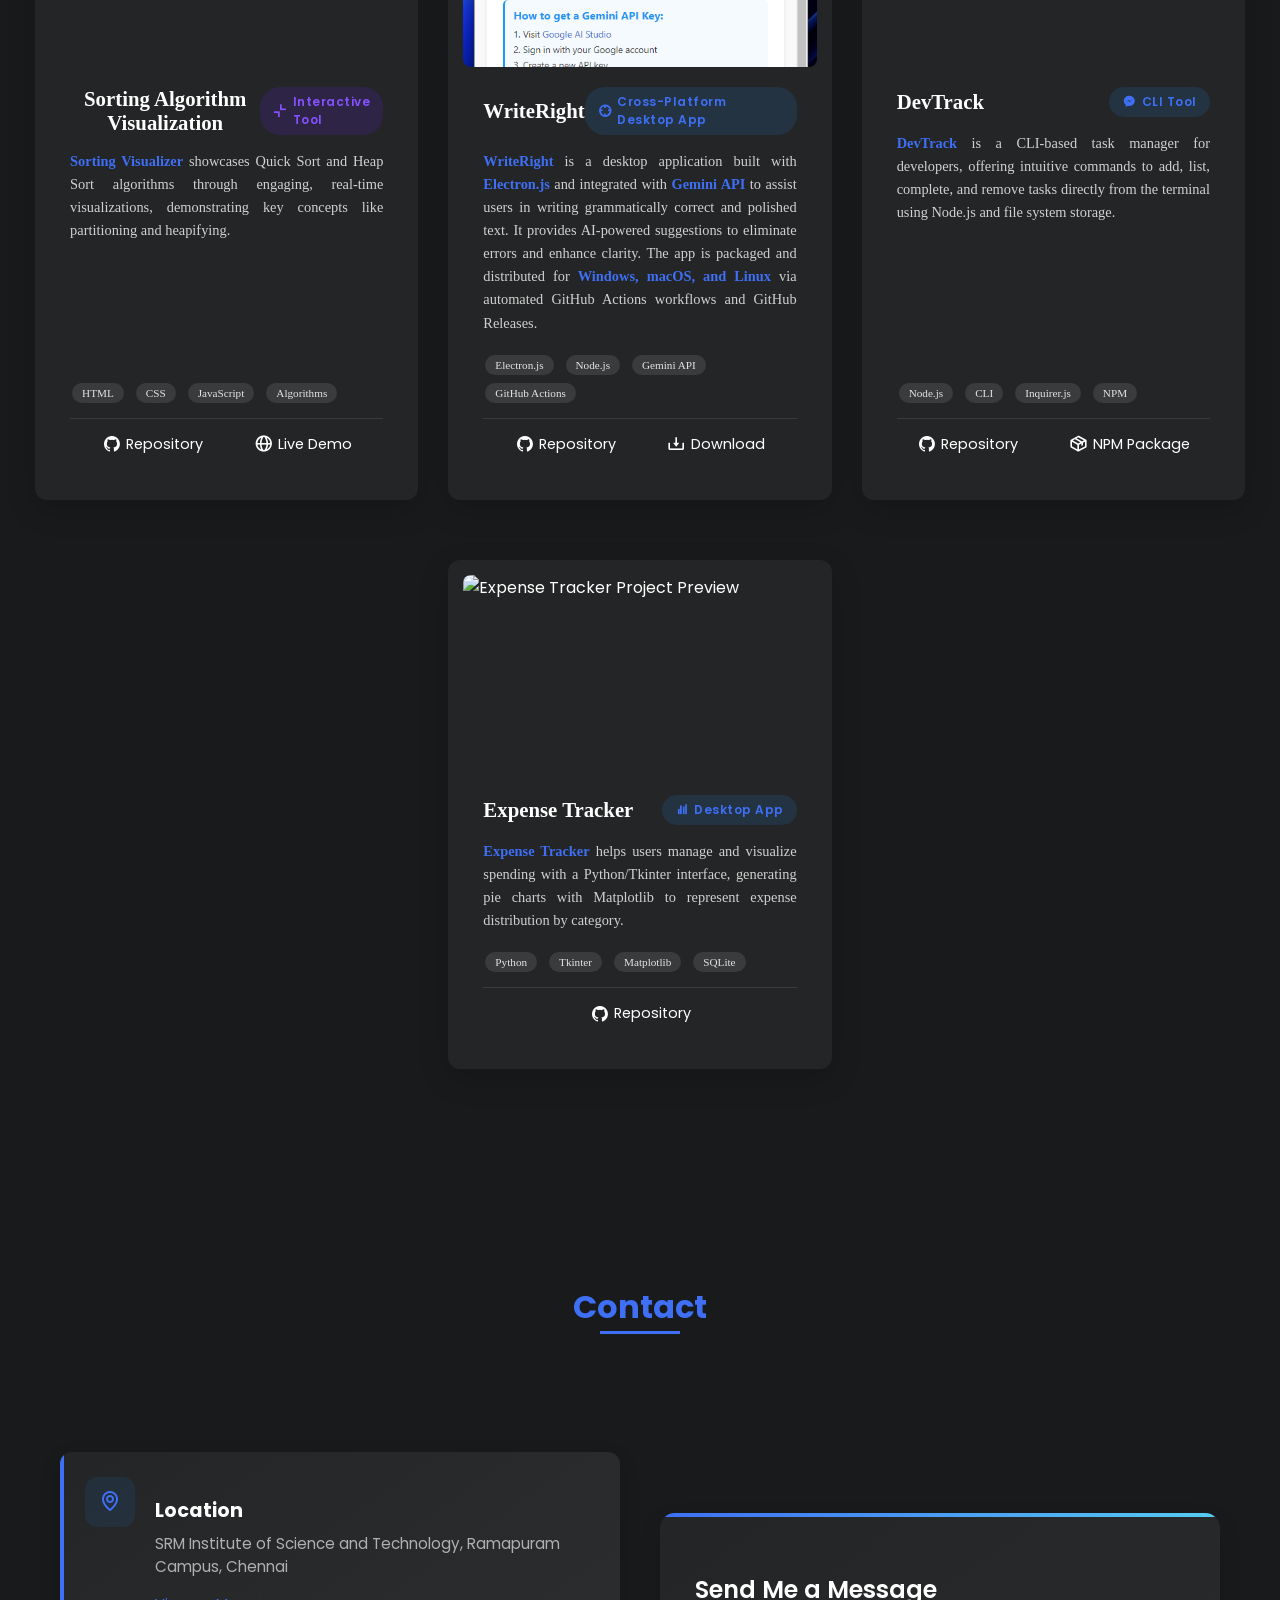
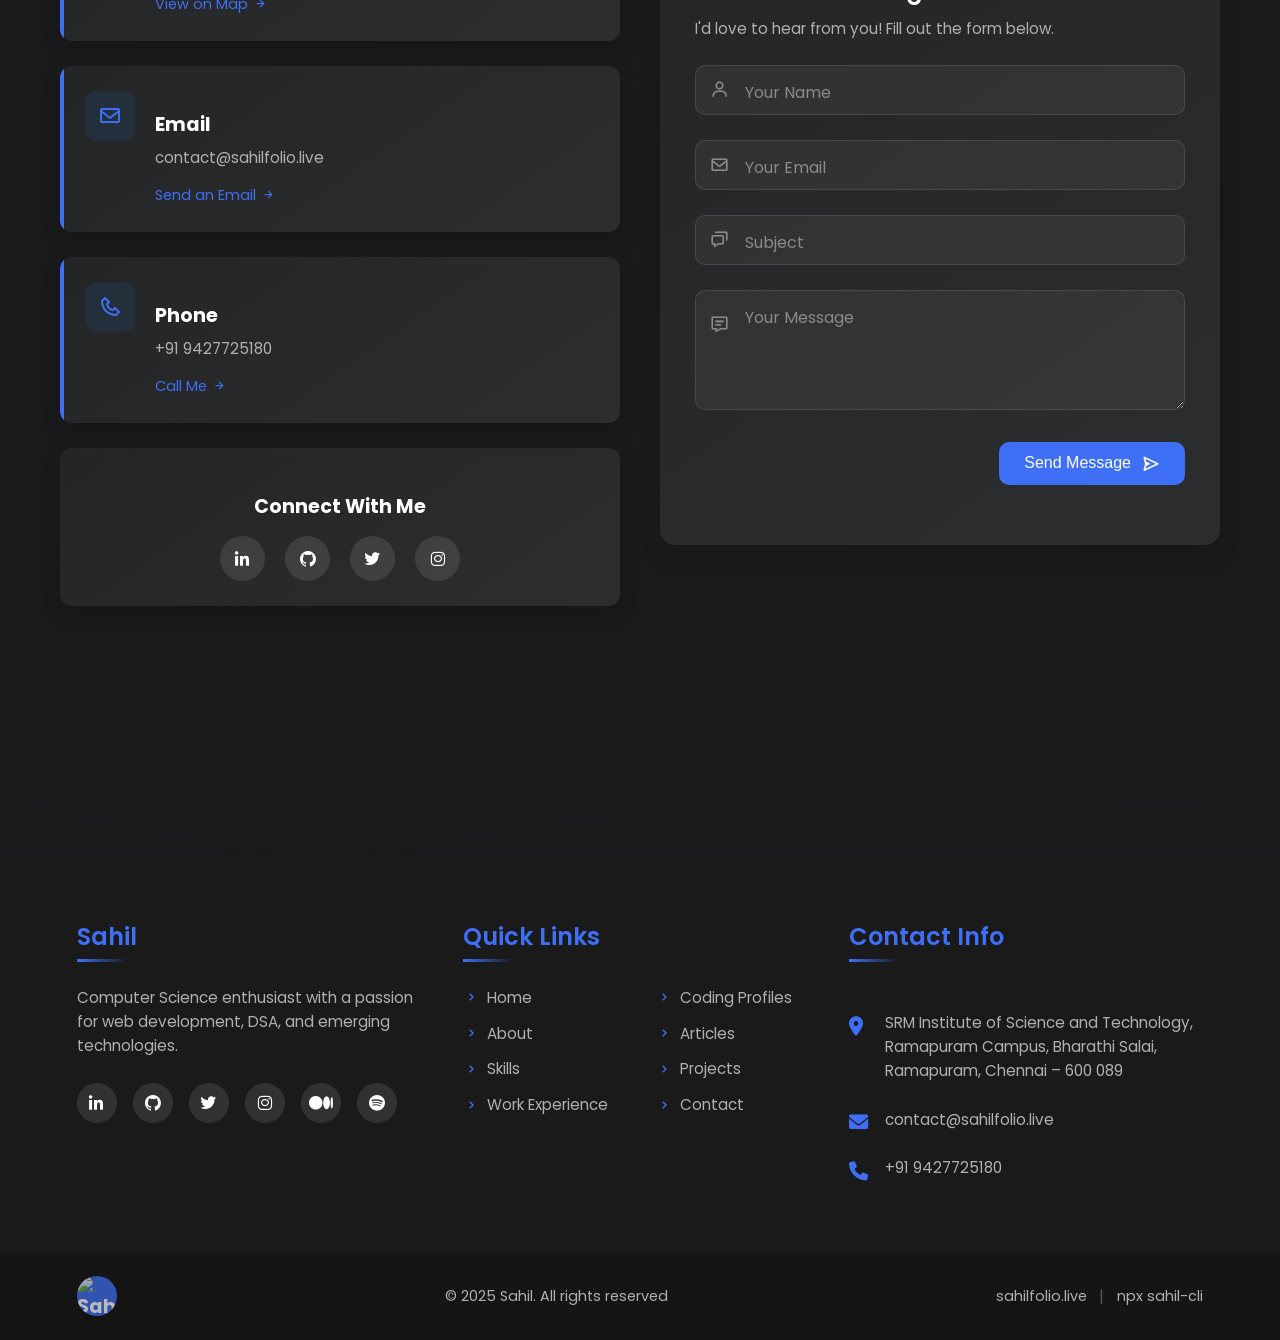
==== commit 1b6b786f: "Changed the Meta OG tag for the new domain devbysahil.com" ====
--- a/index.html
+++ b/index.html
@@ -16,32 +16,32 @@
     <meta property="og:type" content="website" />
     <meta property="og:site_name" content="Sahil's Portfolio" />
     <meta property="og:locale" content="en_US" />
-    <meta property="og:url" content="https://sahilfolio.live/" />
+    <meta property="og:url" content="https://devbysahil.com/" />
     <meta property="og:title" content="Sahil's Portfolio" />
     <meta property="og:description" content="Problem solver with expertise in Computer Science and programming." />
-    <meta property="og:image" content="https://sahilfolio.live/assets/img/metaSocial.png" />
+    <meta property="og:image" content="https://devbysahil.com/assets/img/metaSocial.png" />
 
 
 
     <meta property="twitter:card" content="summary_large_image" />
-    <meta property="twitter:url" content="https://sahilfolio.live" />
+    <meta property="twitter:url" content="https://devbysahil.com/" />
     <meta property="twitter:creator" content="@Sa_hilll94" />
     <meta property="twitter:title" content="Sahil's Portfolio" />
     <meta property="twitter:description" content="Problem solver with expertise in Computer Science and programming." />
-    <meta property="twitter:image" content="https://sahilfolio.live/assets/img/metaSocial.png" />
+    <meta property="twitter:image" content="https://devbysahil.com/assets/img/metaSocial.png" />
 
 
 
     <link rel="manifest" href="/site.webmanifest">
 
-    <link rel="apple-touch-icon" sizes="180x180" href="https://sahilfolio.live/assets/img/Portfolio%20Favicon.ico">
-
-    <link rel="canonical" href="https://sahilfolio.live">
-
-
-
-
-    <link rel="icon" href="https://sahilfolio.live/assets/img/Portfolio%20Favicon.ico" type="image/x-icon">
+    <link rel="apple-touch-icon" sizes="180x180" href="https://devbysahil.com/assets/img/Portfolio%20Favicon.ico">
+
+    <link rel="canonical" href="https://devbysahil.com/">
+
+
+
+
+    <link rel="icon" href="https://devbysahil.com/assets/img/Portfolio%20Favicon.ico" type="image/x-icon">
 
     <link rel="stylesheet" href="assets/css/styles.css">
 
